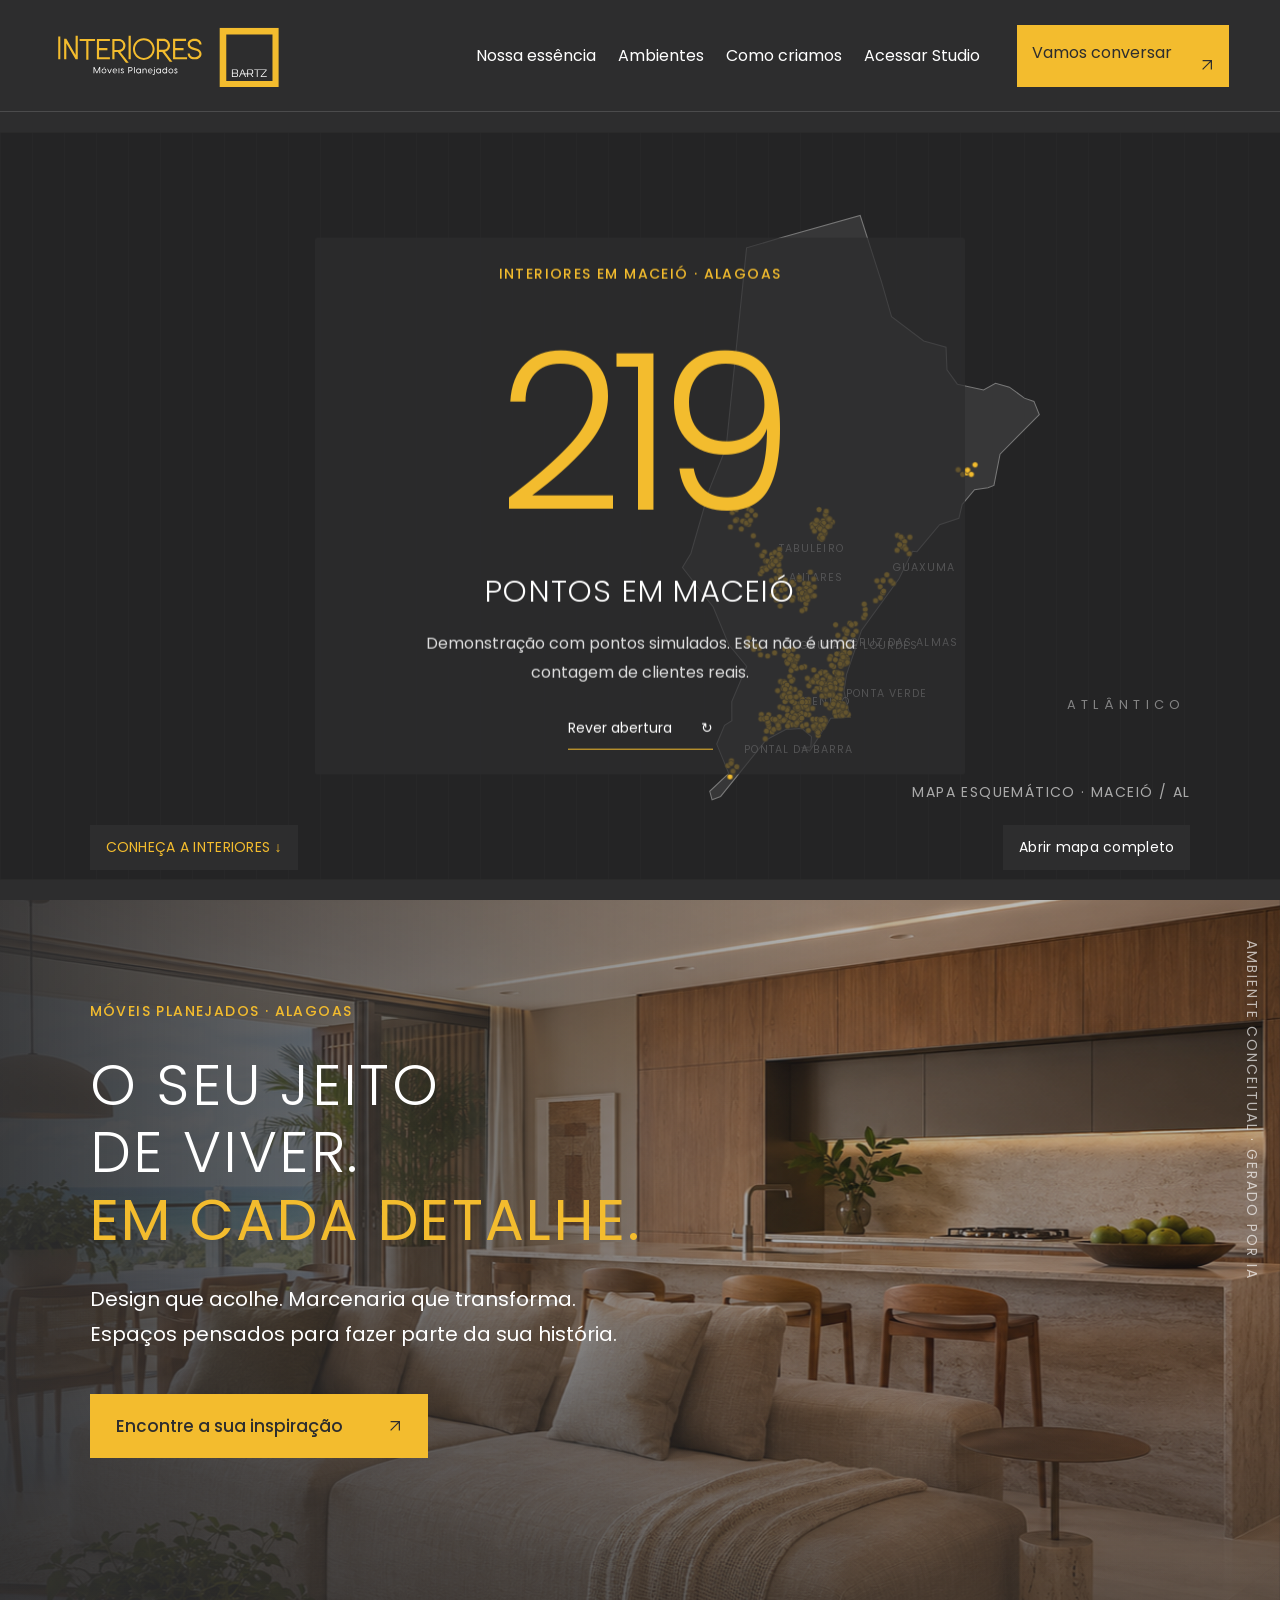
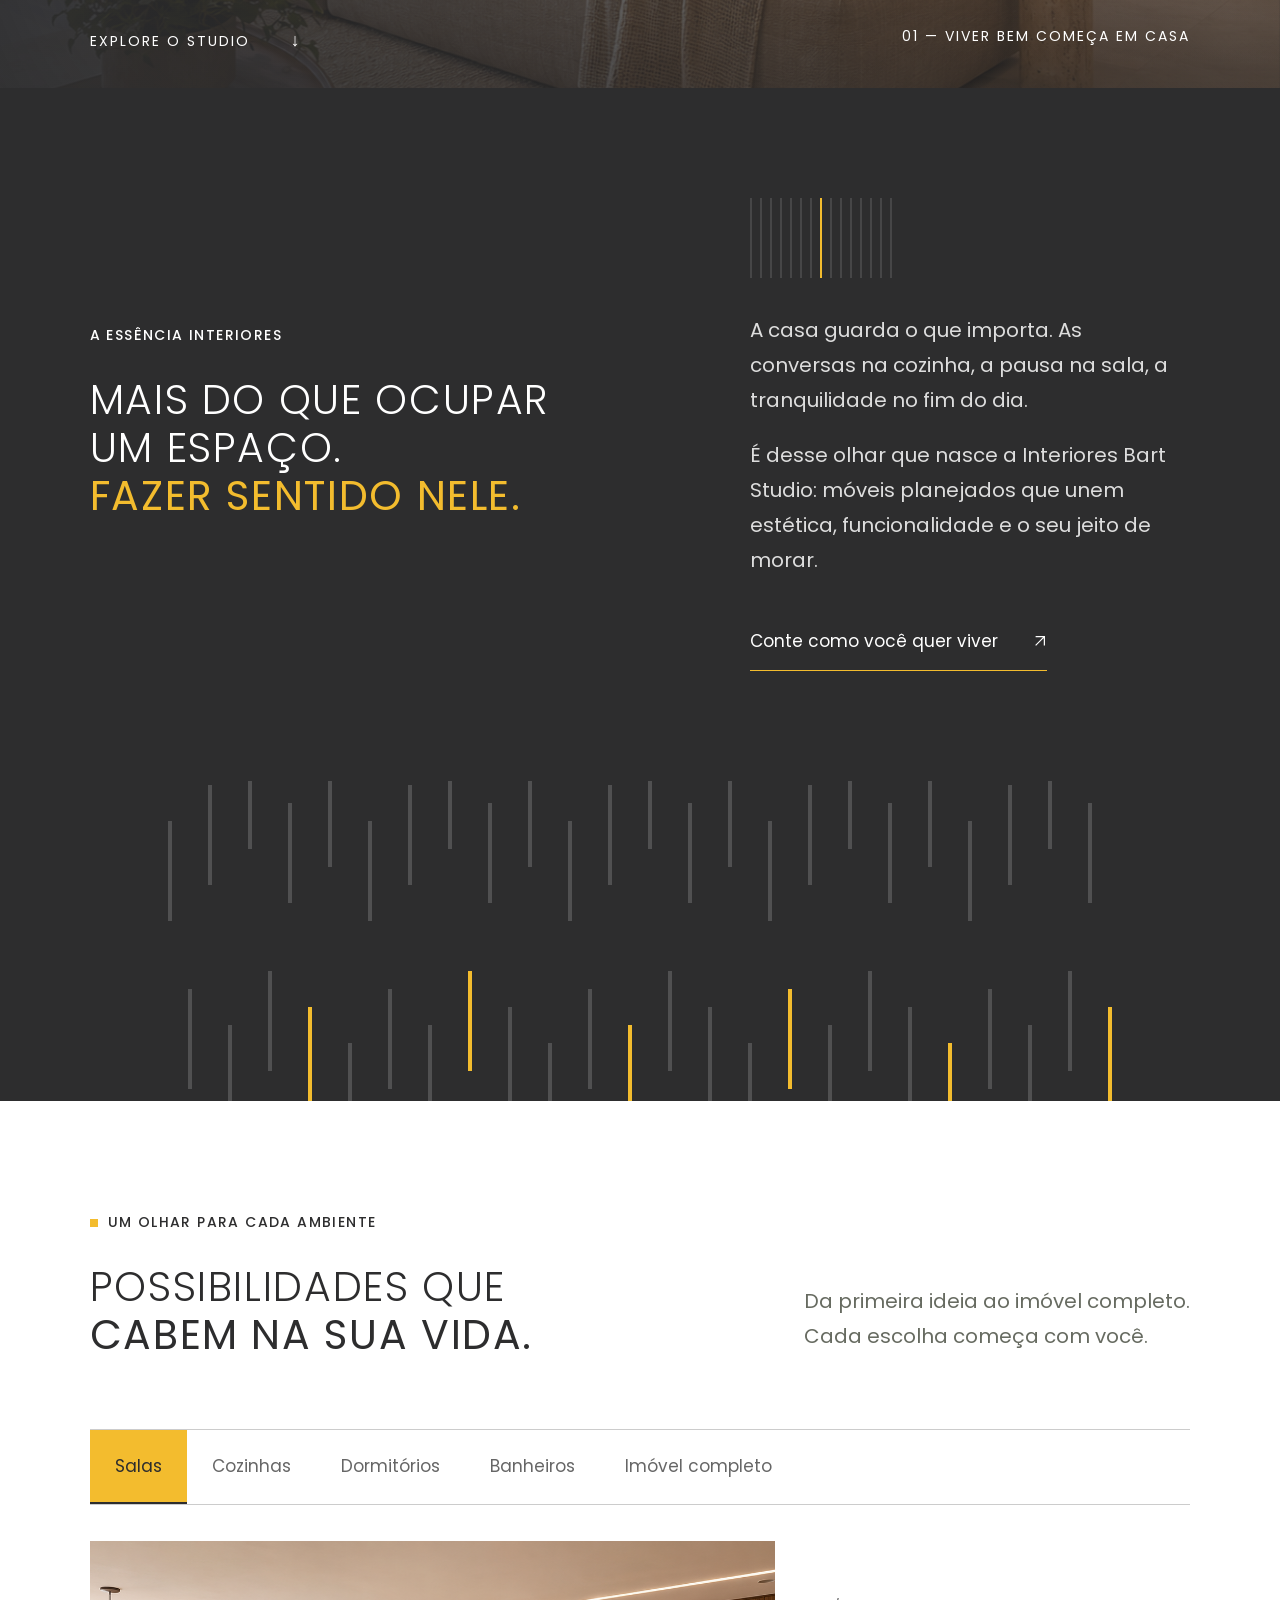
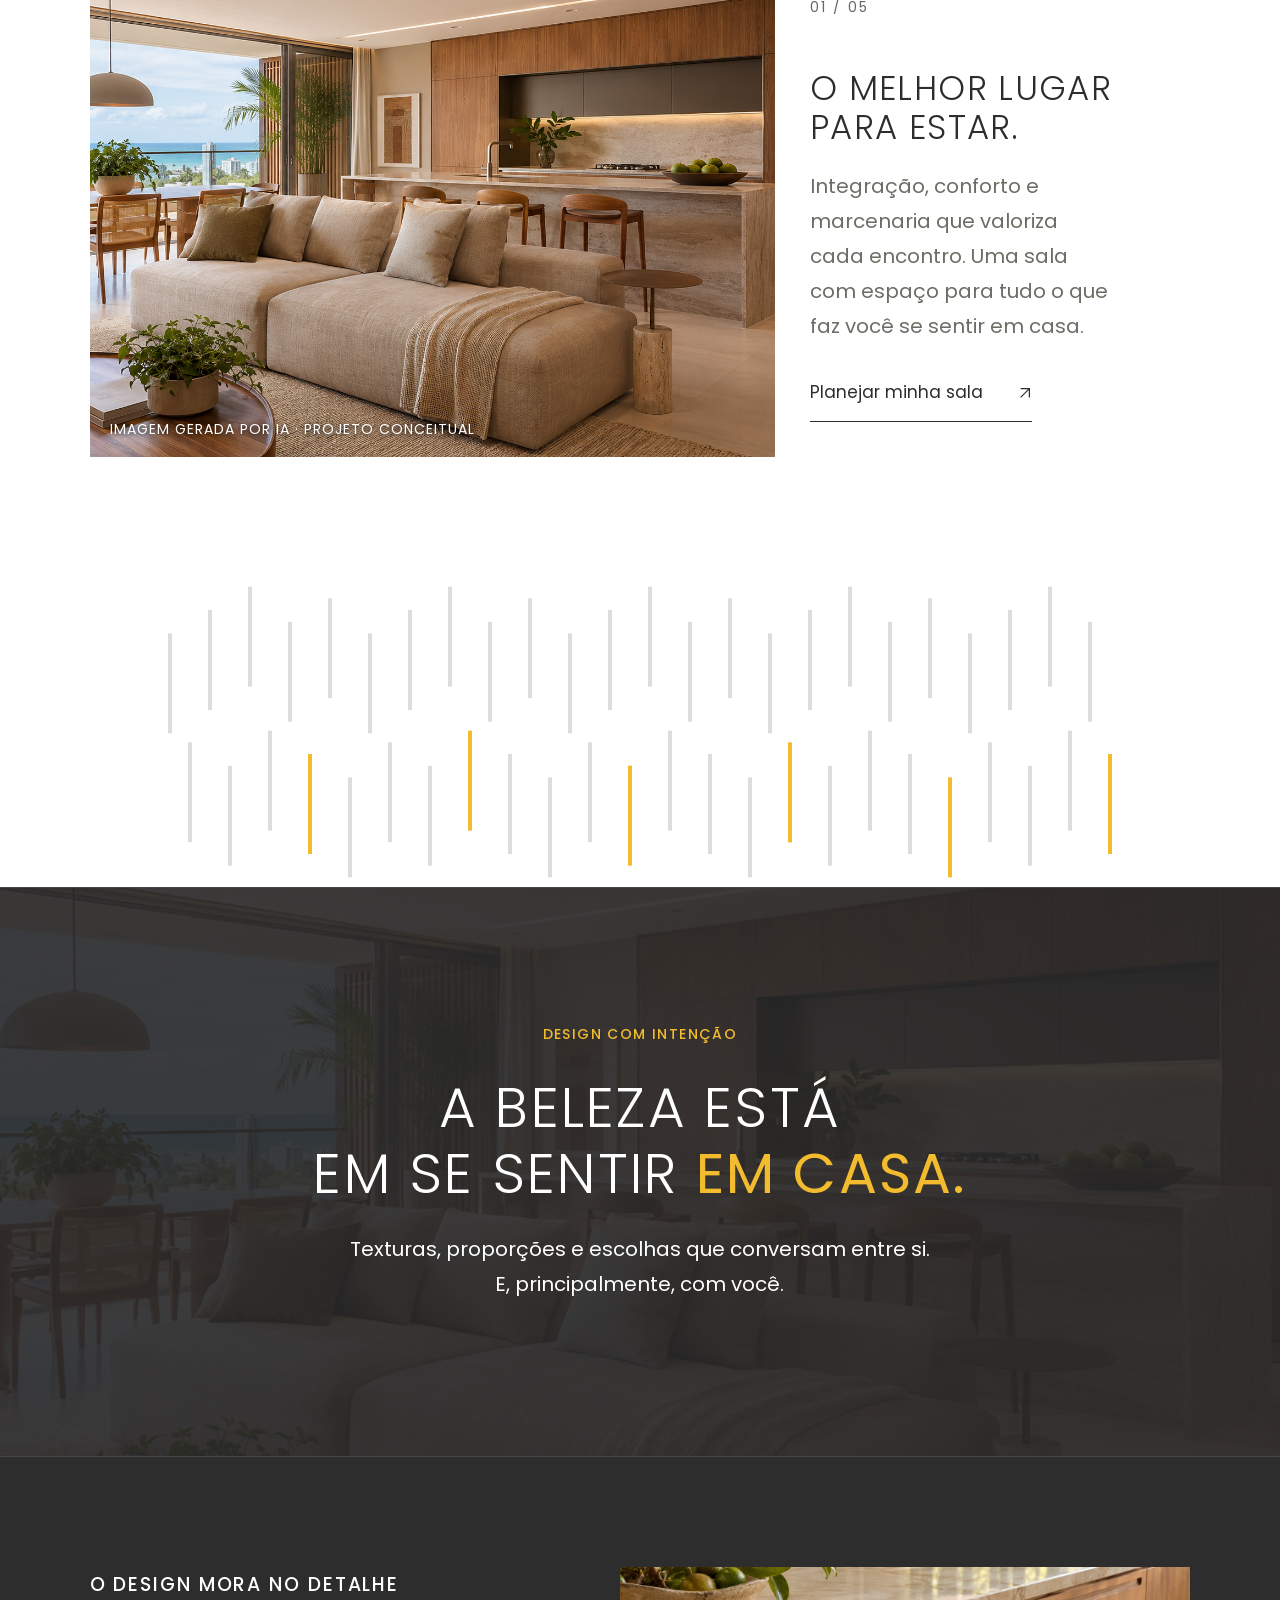
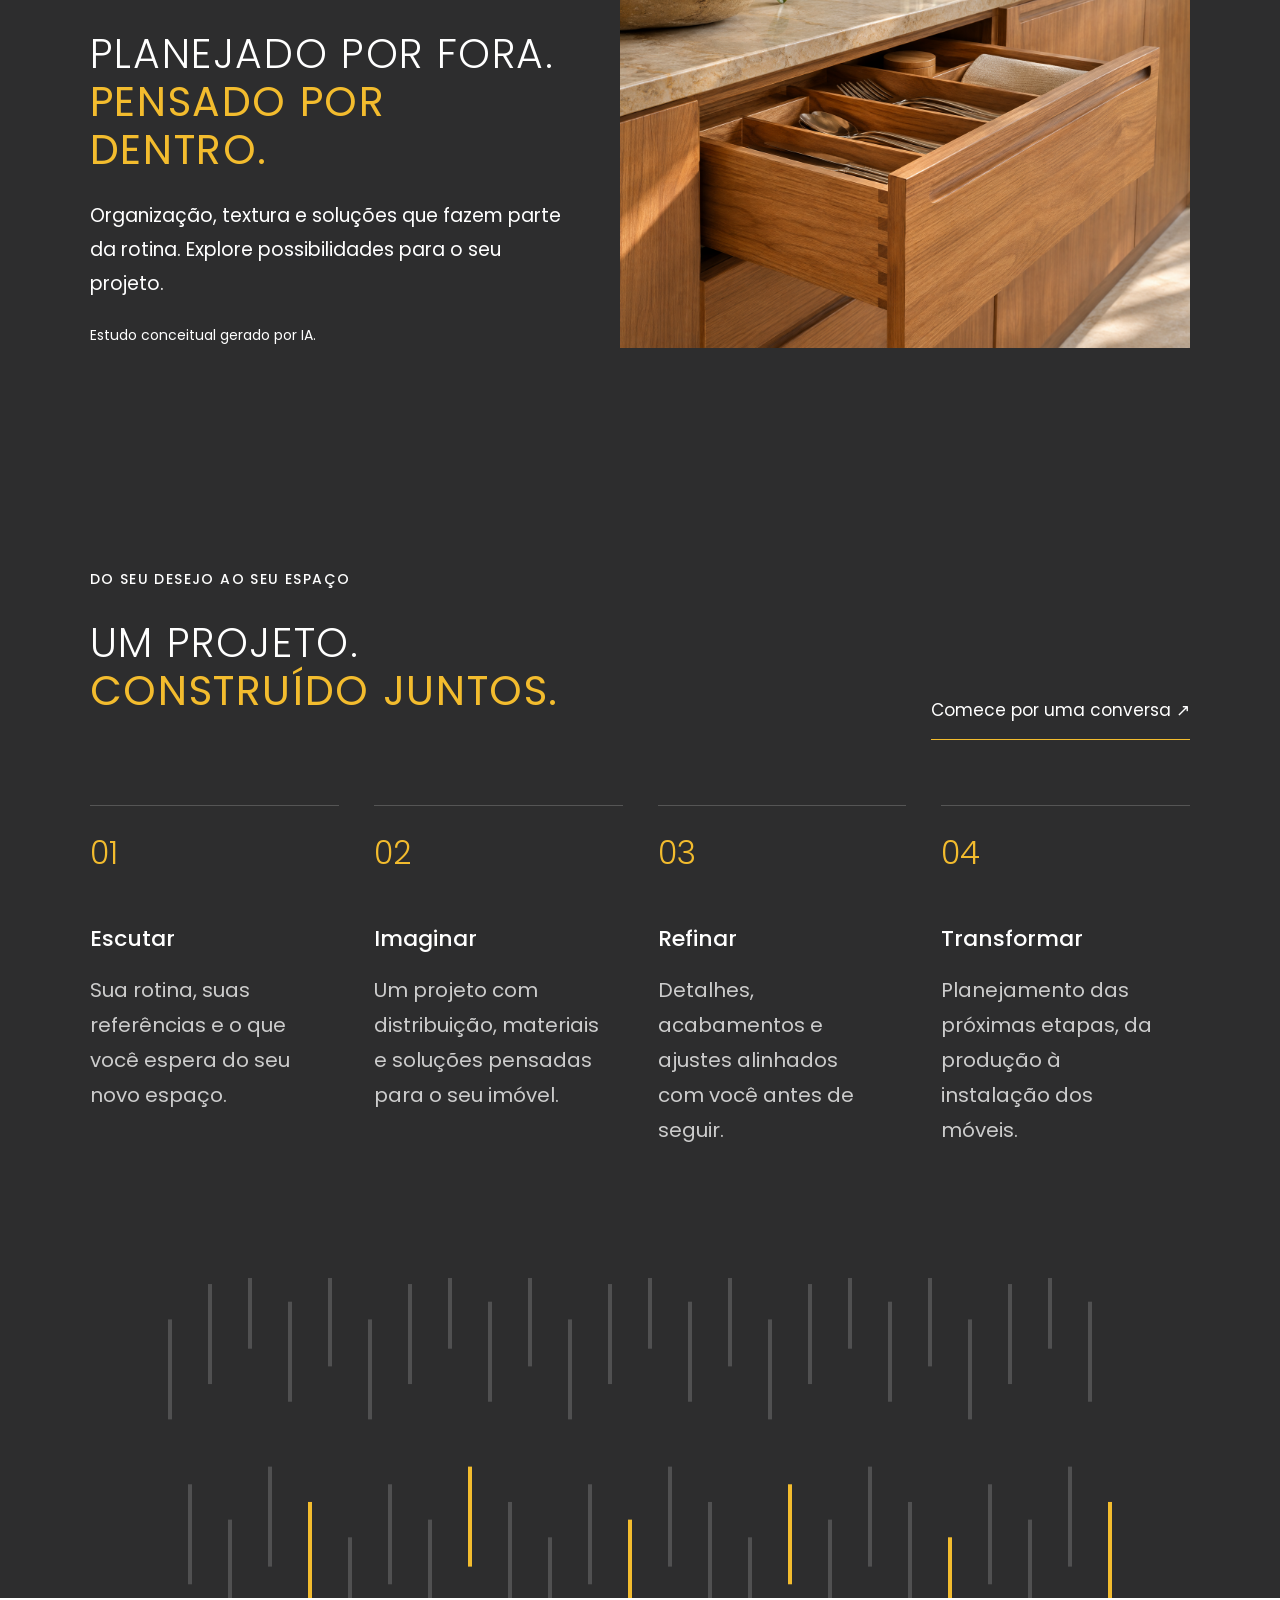
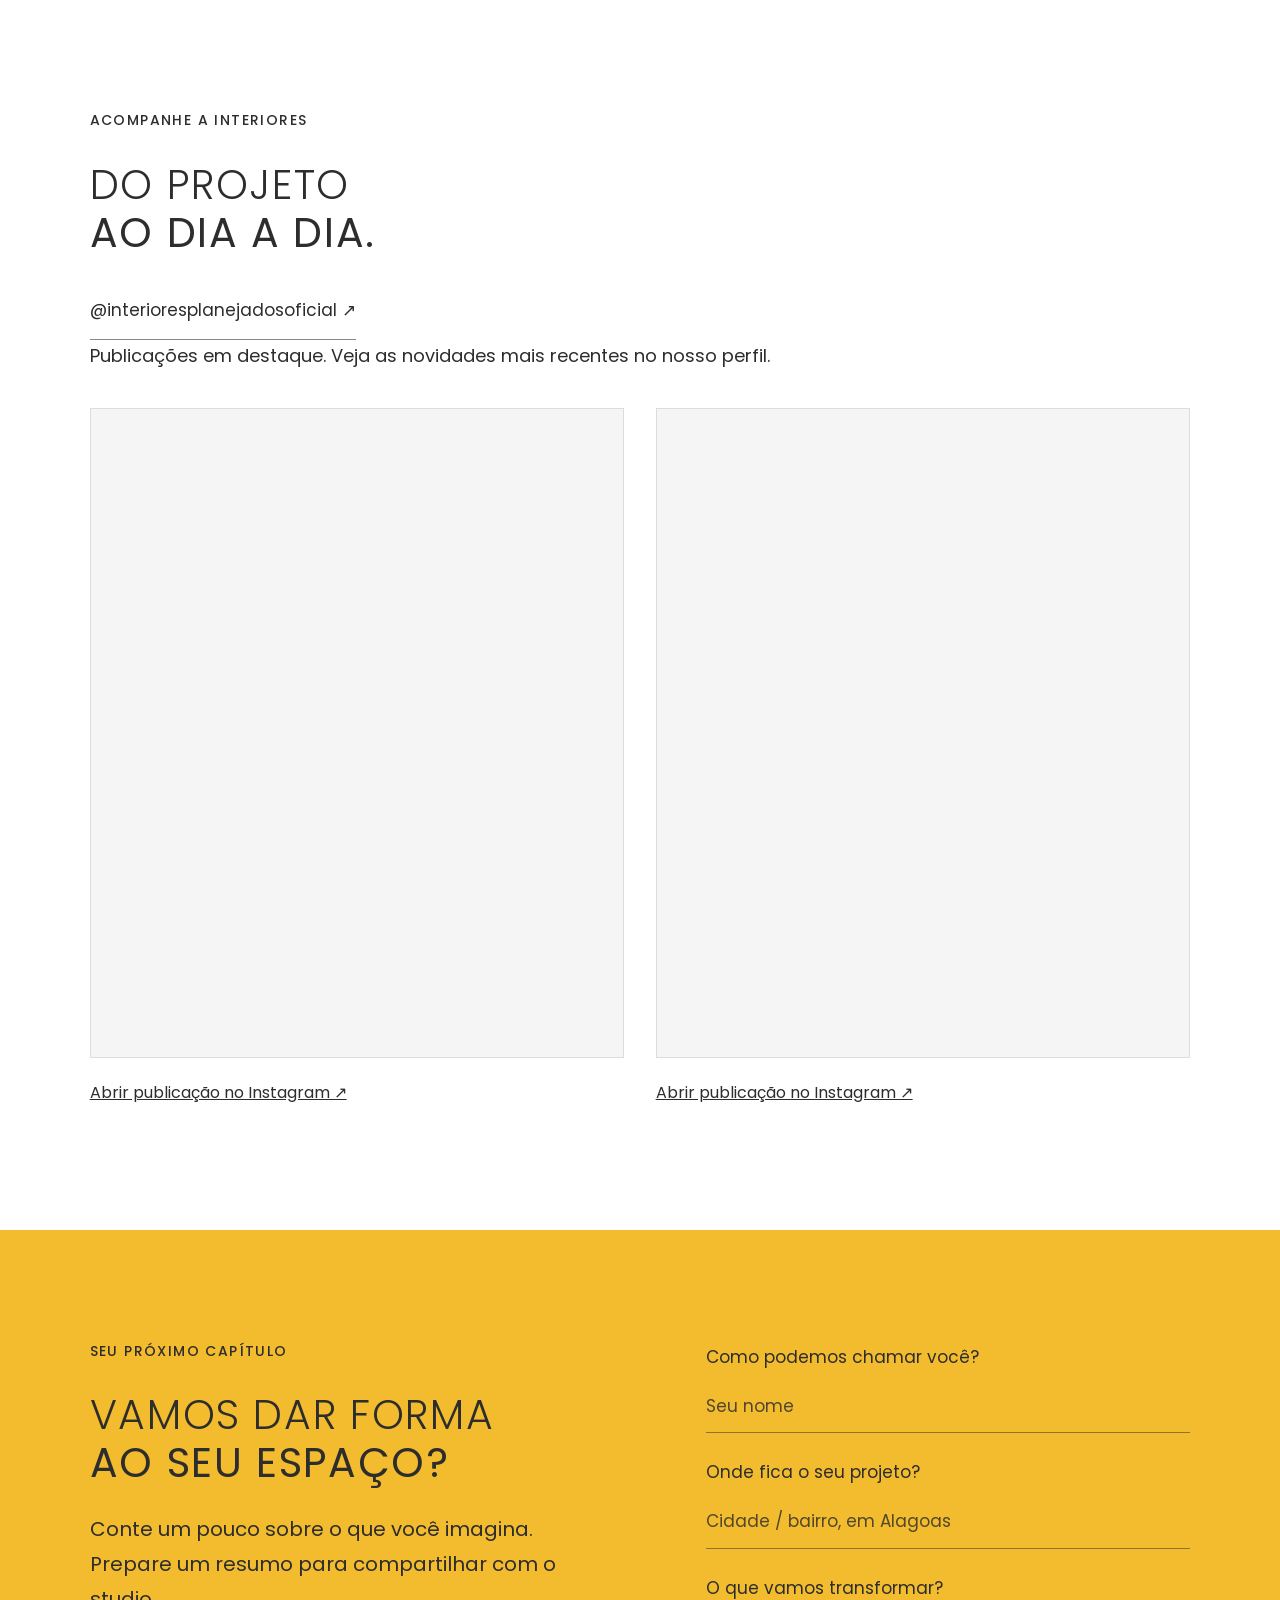
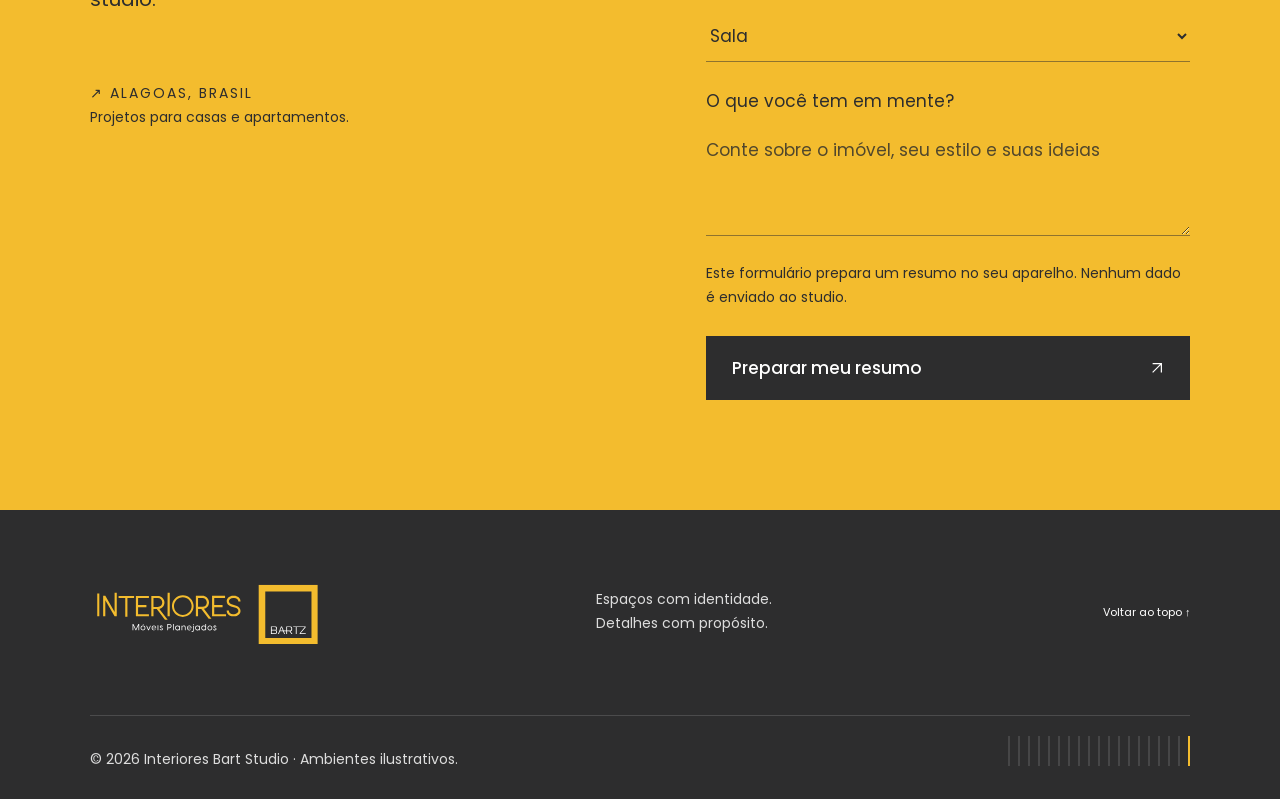
==== index.html @ 4dea6ac2 "Adiciona ambientes, Instagram e apresentações de projetos em PDF" ====
<!doctype html>
<html lang="pt-BR">
<head><meta charset="utf-8"><meta name="viewport" content="width=device-width,initial-scale=1"><meta name="theme-color" content="#2D2D2E"><meta name="description" content="Interiores Bart Studio. Móveis planejados e interiores pensados para o seu jeito de viver, em Alagoas."><title>Interiores Bart Studio — Espaços para viver</title><link rel="preload" href="assets/fonts/poppins-light.ttf" as="font" type="font/ttf" crossorigin><link rel="stylesheet" href="assets/site.css"><link rel="stylesheet" href="assets/brand.css"><script src="dados.js" defer></script><script src="assets/public-map.js" defer></script><script src="assets/site.js" defer></script></head>
<body>
<a class="skip" href="#conteudo">Ir para o conteúdo</a>
<header class="header"><a class="brand" href="#inicio" aria-label="Interiores Bart Studio início"><img src="assets/brand/logo-horizontal.svg" alt="Interiores — Móveis Planejados · Bartz" width="234" height="75"></a><button class="menu-toggle" aria-expanded="false" aria-controls="navigation">Menu <span>＋</span></button><nav id="navigation" aria-label="Navegação principal"><a href="#essencia">Nossa essência</a><a href="#ambientes">Ambientes</a><a href="#processo">Como criamos</a><a href="studio/">Acessar Studio</a><a class="nav-cta" href="#contato">Vamos conversar <span>↗</span></a></nav></header>
<main id="conteudo">
<section class="map-opening" id="inicio" aria-label="Mapa de presença da Interiores em Maceió, Alagoas">
<div id="map-fallback" class="map-fallback"><svg id="public-geography" viewBox="0 0 1200 700" aria-label="Mapa esquemático dos pontos em Maceió" role="img"><defs><pattern id="map-lines" width="30" height="30" patternUnits="userSpaceOnUse"><path d="M0 0V30" stroke="#ffffff" stroke-opacity=".025"/></pattern></defs><rect width="1200" height="700" fill="#242425"/><rect width="1200" height="700" fill="url(#map-lines)"/><g id="geography-shapes"></g><g id="public-pins"></g><text x="1000" y="540" fill="#ffffff70" font-size="12" letter-spacing="5">ATLÂNTICO</text></svg><span class="schematic-note">MAPA ESQUEMÁTICO · MACEIÓ / AL</span></div>
<iframe id="opening-map" src="mapa.html?publico=1" title="Mapa 3D de Maceió com pinos e contador animados" tabindex="-1" aria-hidden="true"></iframe>
<div class="map-overlay" id="map-overlay"><p class="eyebrow">INTERIORES EM MACEIÓ · ALAGOAS</p><h1><span id="public-count">0</span><span id="public-count-label">pontos no mapa</span></h1><p id="public-data-note">Carregando dados do mapa…</p><button id="public-replay" class="map-replay" type="button">Rever abertura <span aria-hidden="true">↻</span></button></div>
<div class="map-opening-bottom"><a href="#apresentacao">CONHEÇA A INTERIORES <span aria-hidden="true">↓</span></a><button id="map-replay-always" class="map-replay" type="button">Rever abertura</button><a href="mapa.html">Abrir mapa completo</a></div></section>
<section class="hero" id="apresentacao"><div class="hero-art" data-parallax="0.16" role="img" aria-label="Ilustração conceitual de sala com marcenaria em madeira, sofá claro e luz natural"></div><div class="hero-shade"></div><div class="hero-content"><p class="eyebrow">MÓVEIS PLANEJADOS · ALAGOAS</p><h1>O seu jeito<br>de viver.<br><em>Em cada detalhe.</em></h1><p>Design que acolhe. Marcenaria que transforma.<br>Espaços pensados para fazer parte da sua história.</p><a class="button light" href="#ambientes">Encontre a sua inspiração <span>↗</span></a></div><div class="hero-bottom"><a href="#essencia">EXPLORE O STUDIO <span>↓</span></a><span>01 — VIVER BEM COMEÇA EM CASA</span></div><span class="concept">AMBIENTE CONCEITUAL · GERADO POR IA</span></section>
<section class="intro section" id="essencia"><div class="reveal"><p class="eyebrow">A ESSÊNCIA INTERIORES</p><h2>Mais do que ocupar<br>um espaço.<br><em>Fazer sentido nele.</em></h2></div><div class="intro-copy reveal"><span class="brand-lines" aria-hidden="true"></span><p>A casa guarda o que importa. As conversas na cozinha, a pausa na sala, a tranquilidade no fim do dia.</p><p>É desse olhar que nasce a Interiores Bart Studio: móveis planejados que unem estética, funcionalidade e o seu jeito de morar.</p><a class="text-link" href="#contato">Conte como você quer viver <span>↗</span></a></div></section>
<section class="environments section" id="ambientes"><div class="section-heading reveal"><div><p class="eyebrow">UM OLHAR PARA CADA AMBIENTE</p><h2>Possibilidades que<br><em>cabem na sua vida.</em></h2></div><p>Da primeira ideia ao imóvel completo.<br>Cada escolha começa com você.</p></div><div class="tabs" role="tablist" aria-label="Ambientes"><button role="tab" id="tab-salas" aria-selected="true" aria-controls="environment-panel" data-room="salas">Salas</button><button role="tab" id="tab-cozinhas" aria-selected="false" tabindex="-1" aria-controls="environment-panel" data-room="cozinhas">Cozinhas</button><button role="tab" id="tab-dormitorios" aria-selected="false" tabindex="-1" aria-controls="environment-panel" data-room="dormitorios">Dormitórios</button><button role="tab" id="tab-banheiros" aria-selected="false" tabindex="-1" aria-controls="environment-panel" data-room="banheiros">Banheiros</button><button role="tab" id="tab-completo" aria-selected="false" tabindex="-1" aria-controls="environment-panel" data-room="completo">Imóvel completo</button></div><div class="environment-panel" id="environment-panel" role="tabpanel" aria-labelledby="tab-salas"><div class="room-visual"><img src="assets/apartamento-conceito.png" alt="Ilustração conceitual de interiores com marcenaria em madeira" loading="lazy"><span>IMAGEM GERADA POR IA · PROJETO CONCEITUAL</span></div><div class="room-copy"><span class="room-number">01 / 05</span><h3>O melhor lugar<br>para estar.</h3><p>Integração, conforto e marcenaria que valoriza cada encontro. Uma sala com espaço para tudo o que faz você se sentir em casa.</p><a class="text-link room-link" href="#contato">Planejar minha sala <span>↗</span></a></div></div></section>
<section class="manifesto"><div class="manifesto-art" data-parallax="0.10"></div><div class="manifesto-content reveal"><p class="eyebrow">DESIGN COM INTENÇÃO</p><h2>A beleza está<br>em se sentir <em>em casa.</em></h2><p>Texturas, proporções e escolhas que conversam entre si.<br>E, principalmente, com você.</p></div></section>
<section class="section craft"><div><p class="eyebrow">O DESIGN MORA NO DETALHE</p><h2>Planejado por fora.<br><em>Pensado por dentro.</em></h2><p>Organização, textura e soluções que fazem parte da rotina. Explore possibilidades para o seu projeto.</p><small>Estudo conceitual gerado por IA.</small></div><img src="assets/detalhe-conceito.png" alt="Conceito de gaveta planejada com organizador de madeira" loading="lazy"></section><section class="process section" id="processo"><div class="section-heading reveal"><div><p class="eyebrow">DO SEU DESEJO AO SEU ESPAÇO</p><h2>Um projeto.<br><em>Construído juntos.</em></h2></div><a class="text-link" href="#contato">Comece por uma conversa ↗</a></div><div class="steps"><article class="reveal"><span>01</span><h3>Escutar</h3><p>Sua rotina, suas referências e o que você espera do seu novo espaço.</p></article><article class="reveal"><span>02</span><h3>Imaginar</h3><p>Um projeto com distribuição, materiais e soluções pensadas para o seu imóvel.</p></article><article class="reveal"><span>03</span><h3>Refinar</h3><p>Detalhes, acabamentos e ajustes alinhados com você antes de seguir.</p></article><article class="reveal"><span>04</span><h3>Transformar</h3><p>Planejamento das próximas etapas, da produção à instalação dos móveis.</p></article></div></section>
<section class="section instagram-section" id="instagram"><p class="eyebrow">ACOMPANHE A INTERIORES</p><h2>Do projeto<br><em>ao dia a dia.</em></h2><a class="text-link" href="https://www.instagram.com/interioresplanejadosoficial/" target="_blank" rel="noopener">@interioresplanejadosoficial ↗</a><p>Publicações em destaque. Veja as novidades mais recentes no nosso perfil.</p><div class="instagram-posts"><article><iframe src="https://www.instagram.com/p/DfPpoZ_xttm/embed/" title="Publicação da Interiores no Instagram 1" loading="lazy"></iframe><a href="https://www.instagram.com/p/DfPpoZ_xttm/" target="_blank" rel="noopener">Abrir publicação no Instagram ↗</a></article><article><iframe src="https://www.instagram.com/p/DfICDe4JQMW/embed/" title="Publicação da Interiores no Instagram 2" loading="lazy"></iframe><a href="https://www.instagram.com/p/DfICDe4JQMW/" target="_blank" rel="noopener">Abrir publicação no Instagram ↗</a></article></div></section><section class="contact section" id="contato"><div class="reveal"><p class="eyebrow">SEU PRÓXIMO CAPÍTULO</p><h2>Vamos dar forma<br><em>ao seu espaço?</em></h2><p>Conte um pouco sobre o que você imagina.<br>Prepare um resumo para compartilhar com o studio.</p><div class="location">↗ ALAGOAS, BRASIL<br><small>Projetos para casas e apartamentos.</small></div></div><form id="briefing"><label for="name">Como podemos chamar você?</label><input id="name" name="name" autocomplete="name" placeholder="Seu nome" required maxlength="100"><label for="city">Onde fica o seu projeto?</label><input id="city" name="city" autocomplete="address-level2" placeholder="Cidade / bairro, em Alagoas" required maxlength="160"><label for="room">O que vamos transformar?</label><select id="room" name="room"><option>Sala</option><option>Cozinha</option><option>Dormitório</option><option>Banheiro</option><option>Imóvel completo</option></select><label for="details">O que você tem em mente?</label><textarea id="details" name="details" rows="3" placeholder="Conte sobre o imóvel, seu estilo e suas ideias" maxlength="2000"></textarea><p class="form-note">Este formulário prepara um resumo no seu aparelho. Nenhum dado é enviado ao studio.</p><button class="button dark" type="submit">Preparar meu resumo <span>↗</span></button><div id="form-result" role="status" hidden><p>Seu resumo está pronto. Copie e compartilhe com o contato do studio.</p><textarea id="summary" aria-label="Resumo do projeto" readonly rows="6"></textarea><button class="text-link" type="button" id="copy-summary">Copiar resumo ↗</button></div></form></section>
</main><footer><a class="brand" href="#inicio"><img src="assets/brand/logo-horizontal.svg" alt="Interiores — Móveis Planejados · Bartz" width="234" height="75"></a><p>Espaços com identidade.<br>Detalhes com propósito.</p><a href="#inicio">Voltar ao topo ↑</a><small>© <span id="year">2026</span> Interiores Bart Studio · Ambientes ilustrativos.</small></footer>
</body></html>
---- assets/site.css ----
:root{--cream:#f3f0e9;--ink:#242a23;--muted:#777a70;--line:#d3d1c7;--accent:#9f7454}*{box-sizing:border-box}html{scroll-behavior:smooth;scroll-padding-top:95px}body{margin:0;background:var(--cream);color:var(--ink);font-family:Poppins,Arial,sans-serif;-webkit-font-smoothing:antialiased}a{color:inherit;text-decoration:none}button,input,select,textarea{font:inherit}button,a,input,textarea,select{touch-action:manipulation}button{cursor:pointer}a:focus-visible,button:focus-visible,input:focus-visible,textarea:focus-visible,select:focus-visible{outline:3px solid #b18459;outline-offset:5px}.skip{position:fixed;top:-80px;background:white;padding:16px;z-index:100}.skip:focus{top:0}.header{height:100px;padding:0 5%;display:flex;align-items:center;justify-content:space-between;background:var(--cream);position:sticky;top:0;z-index:20;border-bottom:1px solid #242a2312}.brand{font-family:Poppins,Arial,sans-serif;font-size:39px;letter-spacing:-2px;line-height:.9}.brand span{display:block;font:9px Poppins,Arial,sans-serif;letter-spacing:4.5px;margin:12px 0 0 3px}.header nav{display:flex;gap:30px;align-items:center;font-size:12px}.nav-cta{border-bottom:1px solid var(--ink);padding:15px 0;margin-left:15px}.nav-cta span{margin-left:24px}.menu-toggle{display:none}.hero{height:min(850px,calc(100svh - 100px));min-height:620px;position:relative;overflow:hidden;background:#796b54;color:white}.hero-art,.hero-shade,.manifesto-art{position:absolute;inset:-12% 0;background:url('interior.svg') center 60%/cover no-repeat;will-change:transform}.hero-shade{inset:0;background:linear-gradient(90deg,#191d19c9,transparent 95%),linear-gradient(0deg,#171b1970,transparent 35%)}.hero-content{position:relative;padding:130px 7% 80px;max-width:1000px}.eyebrow{font-size:10px;letter-spacing:3px;font-weight:600;line-height:1.7;margin:0 0 28px}h1,h2,h3,p{margin-top:0}h1,h2{font-family:Poppins,Arial,sans-serif;font-weight:400;letter-spacing:-2.7px;line-height:1.08}h1{font-size:clamp(48px,5.8vw,86px);margin-bottom:28px}em{font-weight:400;color:inherit}h2{font-size:clamp(40px,4.3vw,65px);margin-bottom:25px}.hero-content>p:not(.eyebrow){font-size:14px;line-height:1.9;color:#eee8dd}.button{display:inline-flex;align-items:center;justify-content:space-between;gap:45px;min-height:56px;padding:18px 25px;font-size:12px;border:1px solid transparent;transition:background .2s,transform .2s}.button:hover{transform:translateY(-3px)}.light{background:var(--cream);color:var(--ink);margin-top:22px}.hero-bottom{position:absolute;bottom:35px;left:7%;right:7%;display:flex;justify-content:space-between;font-size:9px;letter-spacing:2px}.hero-bottom a span{margin-left:35px;font-size:18px}.concept{position:absolute;right:17px;top:40px;font-size:8px;letter-spacing:2px;writing-mode:vertical-rl;color:#ffffffa8}.section{padding:110px 7%}.intro{display:grid;grid-template-columns:1.2fr 1fr;gap:12%;align-items:center}.intro h2 em,.section-heading h2 em{color:#8b795f}.intro-copy{max-width:420px}.intro-copy p{font-size:15px;line-height:1.9;color:#676b61}.mini-mark{display:block;font:italic 75px Poppins,Arial,sans-serif;color:#92836b;margin-bottom:24px}.text-link{display:inline-flex;align-items:center;justify-content:space-between;gap:35px;border:0;border-bottom:1px solid #898a7e;padding:14px 0;background:none;font-size:12px;line-height:1.7}.intro-copy .text-link{margin-top:15px}.environments{background:#e8e5dc}.section-heading{display:flex;align-items:flex-end;justify-content:space-between;gap:40px;margin-bottom:45px}.section-heading>p{font-size:13px;line-height:1.9;color:#676b61;margin-bottom:30px}.tabs{display:flex;border-top:1px solid #bcbeb2;border-bottom:1px solid #bcbeb2;margin-bottom:36px;overflow-x:auto}.tabs button{border:0;border-bottom:2px solid transparent;white-space:nowrap;padding:23px 25px;background:none;color:#777a70;font-size:12px}.tabs button:first-child{padding-left:0}.tabs button[aria-selected=true]{border-bottom-color:var(--ink);color:var(--ink)}.environment-panel{display:grid;grid-template-columns:1.65fr 1fr;min-height:460px}.room-visual{position:relative;overflow:hidden;background:#b3a38d}.room-visual img{width:100%;height:100%;object-fit:cover;display:block;min-height:400px;transition:filter .5s}.room-visual>span{position:absolute;bottom:16px;left:20px;color:white;font-size:8px;letter-spacing:1px;text-shadow:0 1px 5px #000}.room-copy{padding:55px 0 35px 55px;display:flex;flex-direction:column;align-items:flex-start}.room-number{font-size:10px;letter-spacing:2px;color:#777a70;margin-bottom:50px}.room-copy h3{font:400 40px/1.15 Poppins,Arial,sans-serif;letter-spacing:-1px;margin-bottom:22px}.room-copy p{font-size:13px;line-height:1.9;color:#6b6e64;max-width:300px}.room-copy .text-link{margin-top:auto}.manifesto{height:570px;position:relative;overflow:hidden;background:#353d31;color:white;display:flex;align-items:center;justify-content:center;text-align:center}.manifesto-art{opacity:.24;filter:brightness(.6);background-position:center 80%;inset:-30% 0}.manifesto-content{position:relative;padding:30px}.manifesto h2{font-size:clamp(42px,5.5vw,80px)}.manifesto p:not(.eyebrow){font-size:13px;line-height:1.9;color:#e2dfd4}.steps{display:grid;grid-template-columns:repeat(4,1fr);gap:35px;margin-top:65px}.steps article{border-top:1px solid var(--line);padding-top:23px}.steps span{color:#96846b;font:italic 24px Poppins,Arial,sans-serif}.steps h3{font:30px Poppins,Arial,sans-serif;margin:45px 0 18px}.steps p{font-size:13px;line-height:1.9;color:#6b6e64;max-width:230px}.contact{background:#e3dfd3;display:grid;grid-template-columns:1fr 1fr;gap:12%}.contact>div>p:not(.eyebrow){font-size:14px;line-height:1.9;color:#696e63}.location{margin-top:65px;font-size:11px;letter-spacing:2px;line-height:2.5}.location small{letter-spacing:0;color:#696e63}.contact form{padding-top:4px}.contact label{display:block;font-size:11px;margin-bottom:10px}.contact input,.contact select,.contact textarea{display:block;width:100%;border:0;border-bottom:1px solid #aaa99c;border-radius:0;padding:12px 0;background:transparent;color:var(--ink);margin-bottom:26px;font-size:14px}.contact textarea{resize:vertical}.form-note{font-size:11px;line-height:1.7;color:#666c61}.dark{background:var(--ink);color:var(--cream);width:100%;margin-top:12px}.contact #form-result{margin-top:25px;font-size:13px;line-height:1.7}footer{padding:65px 7% 28px;background:var(--ink);color:#eee9dd;display:grid;grid-template-columns:1fr 1fr auto;gap:40px;align-items:center}footer>p{font-size:12px;line-height:1.8;margin:0;color:#babfb2}footer>a:not(.brand){font-size:11px}footer small{grid-column:1/-1;border-top:1px solid #ffffff24;padding-top:25px;margin-top:25px;font-size:10px;color:#babfb2}.motion .reveal{opacity:0;transform:translateY(25px);transition:opacity .8s,transform .8s}.motion .reveal.visible{opacity:1;transform:none}@media(min-width:1600px){.section{padding-left:max(7%,calc((100vw - 1380px)/2));padding-right:max(7%,calc((100vw - 1380px)/2))}}@media(max-width:950px){.header{height:85px}.brand{font-size:32px}.header nav{gap:15px;font-size:10px}.nav-cta{margin-left:0}.hero{min-height:600px}.hero-content{padding-top:125px}.section{padding:80px 6%}.intro{gap:7%}.room-copy{padding:30px}.steps{gap:22px}.contact{gap:7%}}@media(max-width:700px){html{scroll-padding-top:80px}.header{height:80px;padding:0 6%}.brand{font-size:32px}.brand span{font-size:8px;letter-spacing:3.5px}.menu-toggle{display:flex;align-items:center;gap:20px;border:0;background:none;padding:12px 0;font-size:12px}.header nav{display:none;position:absolute;top:80px;left:0;right:0;background:var(--cream);padding:20px 6% 30px;flex-direction:column;align-items:stretch;gap:0;box-shadow:0 12px 20px #0001}.header nav.open{display:flex}.header nav a{padding:17px 0;font-size:14px;border-bottom:1px solid var(--line)}.hero{height:calc(100svh - 80px);min-height:610px;max-height:850px}.hero-art{background-position:58% center}.hero-shade{background:linear-gradient(90deg,#171d19ce,#171d1940)}.hero-content{padding:125px 7% 80px}h1{font-size:49px;letter-spacing:-2px}.hero-content>p:not(.eyebrow){font-size:12px}.eyebrow{font-size:9px;letter-spacing:2px}.hero-bottom{bottom:28px}.hero-bottom>span{display:none}.concept{right:10px;font-size:7px}.section{padding:70px 7%}.intro{grid-template-columns:1fr;gap:25px}.intro-copy{max-width:none}.mini-mark{display:none}h2{font-size:43px;letter-spacing:-1.8px}.section-heading{display:block;margin-bottom:30px}.section-heading>p{margin:20px 0 0}.tabs{margin-bottom:25px}.tabs button{padding:19px}.environment-panel{grid-template-columns:1fr}.room-visual img{min-height:280px;max-height:340px}.room-visual>span{font-size:6px;left:12px}.room-copy{padding:30px 0 0}.room-number{margin-bottom:20px}.room-copy h3{font-size:35px}.room-copy p{max-width:none}.manifesto{height:450px}.manifesto h2{font-size:46px}.steps{grid-template-columns:1fr 1fr;gap:30px}.steps h3{margin-top:28px;font-size:26px}.steps p{font-size:12px}.contact{grid-template-columns:1fr;gap:40px}.location{margin-top:25px}footer{grid-template-columns:1fr auto;padding:45px 7% 25px;gap:28px}footer>p{grid-column:1/-1;grid-row:2}footer small{margin-top:0;line-height:1.7}}@media(prefers-reduced-motion:reduce){html{scroll-behavior:auto}*,*::before,*::after{transition:none!important;animation:none!important}.motion .reveal{opacity:1;transform:none}.hero-art,.manifesto-art{transform:none!important;will-change:auto}}
---- assets/brand.css ----
@font-face{font-family:Poppins;src:url('fonts/poppins-light.ttf') format('truetype');font-weight:300;font-display:swap}
@font-face{font-family:Poppins;src:url('fonts/poppins-regular.ttf') format('truetype');font-weight:400;font-display:swap}
@font-face{font-family:Poppins;src:url('fonts/poppins-medium.ttf') format('truetype');font-weight:500 700;font-display:swap}
:root{--cream:#fff;--ink:#2d2d2e;--muted:#666;--line:#d4d4d4;--accent:#f3bc2e;--yellow:#f3bc2e}
body{font-family:Poppins,Arial,sans-serif;background:var(--ink);color:white}a:focus-visible,button:focus-visible,input:focus-visible,textarea:focus-visible,select:focus-visible{outline-color:var(--yellow)}
.header{background:var(--ink);color:white;height:112px;border-bottom:1px solid #ffffff24}.header .brand{width:234px;flex-shrink:0}.brand{display:block;letter-spacing:normal;line-height:1}.brand img{display:block;width:234px;max-width:100%;height:auto}.brand .studio-signature{font:500 8px Poppins,Arial,sans-serif;letter-spacing:2.5px;text-align:center;margin:2px 0 0}.header nav{font-size:11px}.nav-cta{background:var(--yellow);color:var(--ink);padding:14px 18px;border:0}.nav-cta:hover{background:white}.hero{height:min(880px,calc(100svh - 112px));background:var(--ink)}.hero-shade{background:linear-gradient(90deg,#2d2d2eeb,#2d2d2e50 70%),linear-gradient(0deg,#2d2d2e99,transparent 45%)}.hero-content{padding-top:100px;max-width:1120px}.eyebrow{font-weight:500;letter-spacing:.1em}.hero .eyebrow,.manifesto .eyebrow{color:var(--yellow)}h1,h2,h3{font-family:Poppins,Arial,sans-serif}h1,h2{font-weight:300;text-transform:uppercase;letter-spacing:.04em;line-height:1.17}h1{font-size:clamp(42px,4.5vw,68px)}h1 em,h2 em{font-style:normal;color:var(--yellow)}h2{font-size:clamp(33px,3.2vw,49px)}.hero-content>p:not(.eyebrow){color:white;font-size:13px}.button{font-weight:500}.light{background:var(--yellow);color:var(--ink)}.light:hover{background:white}.hero-bottom{font-size:8px}.intro{background:var(--ink)}.intro h2 em,.section-heading h2 em{color:var(--yellow)}.intro-copy p{color:#ddd;font-size:14px}.intro-copy .text-link{color:white;border-color:var(--yellow)}.brand-lines{display:block;width:150px;height:80px;margin-bottom:35px;background:repeating-linear-gradient(90deg,#464647 0 2px,transparent 2px 10px);position:relative}.brand-lines:after{content:"";position:absolute;left:70px;top:0;bottom:0;width:2px;background:var(--yellow)}
.environments{background:white;color:var(--ink)}.environments .section-heading h2 em{color:var(--ink)}.environments .eyebrow{display:flex;align-items:center;gap:10px}.environments .eyebrow:before{content:"";width:8px;height:8px;background:var(--yellow)}.tabs{border-color:#ccc}.tabs button{font-family:Poppins,Arial,sans-serif;color:#666}.tabs button[aria-selected=true]{border-color:var(--ink);background:var(--yellow);padding-left:25px;color:var(--ink)}.room-copy h3{font-weight:300;text-transform:uppercase;letter-spacing:.04em;font-size:34px}.room-number{color:#666}.room-copy .text-link{border-color:var(--ink)}.manifesto{background:var(--ink);border-top:1px solid #ffffff20;border-bottom:1px solid #ffffff20}.manifesto-art{opacity:.16}.manifesto h2{font-size:clamp(38px,4.4vw,66px)}.manifesto-content p:not(.eyebrow){color:white}.process{background:var(--ink)}.steps article{border-color:#ffffff30}.steps span{font:300 32px Poppins,Arial,sans-serif;color:var(--yellow)}.steps h3{font:500 22px Poppins,Arial,sans-serif}.steps p{color:#ccc}.process .text-link{border-color:var(--yellow)}.contact{background:var(--yellow);color:var(--ink)}.contact h2 em{color:var(--ink)}.contact>div>p:not(.eyebrow),.location small{color:var(--ink)}.contact input,.contact select,.contact textarea{font-family:Poppins,Arial,sans-serif;color:var(--ink);border-color:#2d2d2e80}.contact input::placeholder,.contact textarea::placeholder{color:#51472c;opacity:1}.form-note{color:var(--ink)}.dark{background:var(--ink);color:white}.dark:hover{background:white;color:var(--ink)}.contact .text-link{border-color:var(--ink)}footer{background:var(--ink);color:white;position:relative}footer .brand{width:234px}footer>p,footer small{color:#ddd}footer small{position:relative;padding-top:32px}footer small:before{content:"";position:absolute;right:0;top:20px;width:180px;height:30px;background:repeating-linear-gradient(90deg,#464647 0 2px,transparent 2px 10px);border-right:2px solid var(--yellow)}footer .brand img{width:234px}.skip{background:var(--yellow);color:var(--ink)}
@media(max-width:1100px){.header nav{gap:16px}.header .brand{width:200px}.header .brand img{width:200px}.nav-cta span{margin-left:8px}}@media(max-width:950px){.header{height:100px}.hero{min-height:660px}.header nav{font-size:10px;gap:12px}.hero-content{padding-top:105px}}
@media(max-width:700px){html{scroll-padding-top:94px}.header{height:94px}.header .brand,.header .brand img{width:190px}.brand .studio-signature{font-size:7px;margin-top:0}.menu-toggle{color:white;font-family:Poppins,Arial,sans-serif}.header nav{top:94px;background:var(--ink);color:white}.header nav a{border-color:#ffffff30}.header nav .nav-cta{padding:16px}.hero{height:calc(100svh - 94px);min-height:670px}.hero-content{padding-top:105px}h1{font-size:39px;letter-spacing:.025em;line-height:1.2}h2{font-size:32px;letter-spacing:.025em;line-height:1.25}.hero-content>p:not(.eyebrow){font-size:11px}.hero-bottom{font-size:7px}.brand-lines{height:50px;margin-bottom:25px}.room-copy h3{font-size:29px}.manifesto h2{font-size:36px}.steps h3{font-size:20px}footer .brand,footer .brand img{width:190px}footer small:before{display:none}.contact .location{font-size:10px}}
/* Vector arrows remain crisp without relying on system symbol fonts. */
.button>span,.nav-cta>span,.text-link>span{display:inline-block;flex-shrink:0;width:14px;height:14px;font-size:0;background:currentColor;mask:url("data:image/svg+xml,%3Csvg xmlns='http://www.w3.org/2000/svg' viewBox='0 0 16 16'%3E%3Cpath d='M3 13 13 3M3 3h10v10' fill='none' stroke='black' stroke-width='1.4'/%3E%3C/svg%3E") center/contain no-repeat}
/* One type family across content, controls and map overlays. */
body,button,input,select,textarea,.brand,.brand span,.room-copy h3,.steps h3,.steps span{font-family:Poppins,Arial,sans-serif}
.map-opening{position:relative;height:calc(100svh - 112px);min-height:560px;max-height:900px;background:#2d2d2e;overflow:hidden}
.map-fallback,.map-opening iframe{position:absolute;inset:0;width:100%;height:100%;border:0}.map-fallback svg{width:100%;height:100%;object-fit:cover;font-family:Poppins,Arial,sans-serif}.map-opening iframe{opacity:0;pointer-events:none;transition:opacity .5s}.map-opening.map-ready iframe{opacity:1;pointer-events:auto}.map-opening.map-ready .map-overlay,.map-opening.map-ready .map-fallback{visibility:hidden}.map-overlay{position:absolute;top:22%;left:7%;max-width:440px;pointer-events:none}.map-overlay .eyebrow{color:#f3bc2e}.map-overlay h1{margin:0}.map-overlay h1>span:first-child{display:block;font-size:clamp(85px,12vw,170px);font-weight:300;color:#f3bc2e;line-height:1.1;font-variant-numeric:tabular-nums}.map-overlay h1>span:last-child{display:block;font-size:clamp(19px,2.4vw,32px);margin-top:20px;letter-spacing:.04em}.map-overlay>p:not(.eyebrow){font-size:11px;line-height:1.8;max-width:290px;color:#ddd;margin-top:20px}.map-replay{border:0;border-bottom:1px solid #f3bc2e;padding:10px 0;background:none;color:white;font-family:Poppins,Arial,sans-serif;font-size:11px;pointer-events:auto}.map-replay span{margin-left:25px}.map-opening-bottom{position:absolute;bottom:30px;left:7%;right:7%;display:flex;justify-content:space-between;align-items:center;gap:20px;z-index:2;pointer-events:none}.map-opening-bottom a{font-size:10px;letter-spacing:.1em;background:#2d2d2e;padding:12px 16px;pointer-events:auto}.map-opening-bottom a:first-child{color:#f3bc2e}.schematic-note{position:absolute;right:7%;bottom:95px;font-size:8px;letter-spacing:.1em;color:#aaa}.geo-pin{transform-box:fill-box;transform-origin:center;animation:map-pin-in .6s both;animation-delay:var(--delay);fill:#f3bc2e;stroke:#2d2d2e;stroke-width:.5}.geo-pin.real-pin{fill:#fff}.map-outline{fill:#373738;stroke:#777;stroke-width:1}.neighborhood{fill:#b5b5b5;font-size:10px;letter-spacing:1px}.map-ready .map-opening-bottom{bottom:35px}@keyframes map-pin-in{0%{opacity:0;transform:scale(0)}65%{opacity:1;transform:scale(1.8)}100%{opacity:1;transform:scale(1)}}
@media(max-width:700px){.map-opening{height:calc(100svh - 94px);min-height:620px}.map-fallback svg{width:150%;max-width:none;position:absolute;left:-22%;top:14%;height:80%}.map-overlay{top:6%;left:7%;max-width:86%}.map-overlay h1>span:first-child{font-size:85px}.map-overlay h1>span:last-child{font-size:19px;margin-top:10px}.map-overlay .eyebrow{margin-bottom:12px}.map-overlay>p:not(.eyebrow){font-size:10px;max-width:220px;margin-top:12px}.map-opening-bottom{bottom:20px;left:5%;right:5%;gap:8px}.map-opening-bottom a{font-size:8px;padding:10px}.schematic-note{font-size:7px;bottom:80px;right:5%}}
@media(prefers-reduced-motion:reduce){.geo-pin{animation:none}.map-opening iframe{transition:none}}
#map-replay-always{display:none;background:#2d2d2e;padding:10px 16px}.map-ready #map-replay-always{display:block}.map-ready .map-opening-bottom a:last-child{margin-left:auto}@media(max-width:700px){.map-opening-bottom #map-replay-always{font-size:8px;padding:10px 6px}.map-ready .map-opening-bottom{gap:6px}}
/* Opening choreography: the number takes center stage before revealing the geography. */
.map-overlay{left:50%;top:50%;transform:translate(-50%,-50%);text-align:center;max-width:650px;width:86%;z-index:1;background:#2d2d2eb8;padding:25px;border-radius:2px}.map-overlay>p:not(.eyebrow){margin:20px auto;max-width:450px;font-size:14px}.map-overlay h1>span:first-child{font-size:clamp(120px,17vw,240px);letter-spacing:-.06em}.map-overlay .eyebrow{font-size:13px}.kinetic-enter .map-overlay{animation:opening-stage 1s both}.kinetic-enter #public-count{animation:number-arrive 1.2s cubic-bezier(.16,1,.3,1) both}.kinetic-enter #public-count-label{animation:words-arrive 1s .2s both}.kinetic-enter .map-fallback svg{animation:geography-arrive 2s .35s both}
@keyframes number-arrive{from{opacity:0;transform:translateY(70px) scale(.7);filter:blur(12px);letter-spacing:.2em}to{opacity:1;transform:none;filter:blur(0);letter-spacing:-.06em}}@keyframes words-arrive{from{opacity:0;transform:translateY(24px);letter-spacing:.15em}to{opacity:1;transform:none}}@keyframes opening-stage{from{opacity:0}to{opacity:1}}@keyframes geography-arrive{from{opacity:0;transform:scale(1.12)}to{opacity:1;transform:scale(1)}}
.hero-art,.manifesto-art{background-image:url('apartamento-conceito.png')}.hero-content>p:not(.eyebrow),.intro-copy p,.room-copy p,.steps p,.contact>div>p:not(.eyebrow),.section-heading>p,.manifesto p:not(.eyebrow){font-size:17px;line-height:1.85}.header nav,.button,.text-link,.tabs button,.contact label,.contact input,.contact select,.contact textarea{font-size:14px}.eyebrow{font-size:12px}.form-note,footer>p,footer small,.location small{font-size:13px}.map-replay,.map-opening-bottom a{font-size:12px}.room-visual img{object-position:center}.concept,.room-visual>span{font-size:10px}
@media(max-width:700px){.map-overlay{top:43%;left:50%;max-width:90%;padding:20px 12px}.map-overlay h1>span:first-child{font-size:130px}.map-overlay>p:not(.eyebrow){font-size:12px}.map-overlay .eyebrow{font-size:11px}.hero-content>p:not(.eyebrow),.intro-copy p,.room-copy p,.steps p,.contact>div>p:not(.eyebrow),.section-heading>p{font-size:16px}.hero{min-height:740px}.header nav{font-size:14px}.map-opening-bottom a{font-size:10px}.concept,.room-visual>span{font-size:8px}}
@media(prefers-reduced-motion:reduce){.kinetic-enter .map-overlay,.kinetic-enter #public-count,.kinetic-enter #public-count-label,.kinetic-enter .map-fallback svg{animation:none}}
/* Readable type scale requested after review. */
body{font-size:18px}.header nav{font-size:16px}.header nav{gap:22px}.header{padding-left:4%;padding-right:4%}.nav-cta{padding:15px}.hero-content>p:not(.eyebrow),.intro-copy p,.room-copy p,.steps p,.contact>div>p:not(.eyebrow),.section-heading>p,.manifesto p:not(.eyebrow){font-size:20px;line-height:1.75}.button,.text-link,.tabs button,.contact label,.contact input,.contact select,.contact textarea,.menu-toggle{font-size:17px}.eyebrow,.hero .eyebrow,.map-overlay .eyebrow{font-size:14px}.form-note,footer>p,footer small,.location,.location small,.room-number,.concept,.room-visual>span,.schematic-note{font-size:14px;line-height:1.7}.map-overlay>p:not(.eyebrow){font-size:16px}.map-replay,.map-opening-bottom a,.hero-bottom,.hero-bottom a{font-size:14px}.map-opening-bottom a{letter-spacing:.02em}.hero-content{max-width:1200px}.room-copy{padding-left:35px}.contact input,.contact textarea{line-height:1.7}
@media(min-width:701px) and (max-width:1150px){.header .brand,.header .brand img{width:165px}.header nav{gap:12px;font-size:14px}.nav-cta{padding:12px}.nav-cta span{margin-left:0}}
@media(max-width:700px){body{font-size:18px}.header nav,.header nav a,.menu-toggle{font-size:17px}.hero-content>p:not(.eyebrow),.intro-copy p,.room-copy p,.steps p,.contact>div>p:not(.eyebrow),.section-heading>p,.manifesto p:not(.eyebrow){font-size:18px}.button,.text-link,.tabs button,.contact label,.contact input,.contact select,.contact textarea{font-size:16px}.hero{min-height:850px}.eyebrow,.hero .eyebrow,.map-overlay .eyebrow{font-size:13px}.map-overlay>p:not(.eyebrow){font-size:15px}.map-opening-bottom a,.map-opening-bottom #map-replay-always,.map-replay{font-size:12px}.map-opening-bottom{flex-wrap:wrap;justify-content:center}.room-visual>span,.concept,.schematic-note{font-size:11px}.concept{top:18px}.steps{grid-template-columns:1fr}.steps p{max-width:none}.hero-bottom>span{display:none}.hero-bottom{font-size:12px}.map-overlay h1>span:last-child{font-size:22px}.map-overlay{width:92%;max-width:92%}.schematic-note{bottom:100px}}
.kinetic-band{height:220px;display:flex;gap:16px;justify-content:center;align-items:center;overflow:hidden;background:#2d2d2e;pointer-events:none;contain:layout paint}.kinetic-band i{display:block;flex:0 0 4px;background:#505051;will-change:transform}.kinetic-band i:nth-child(8n){background:#f3bc2e}.environments+.kinetic-band{background:#fff}.environments+.kinetic-band i{background:#ddd}.environments+.kinetic-band i:nth-child(8n){background:#f3bc2e}@media(max-width:700px){.kinetic-band{height:150px;gap:8px}.kinetic-band i{flex-basis:2px;max-height:90px}}@media(prefers-reduced-motion:reduce){.kinetic-band i{transform:none!important;will-change:auto}}
.kinetic-band{height:320px;align-items:flex-start;padding-top:115px}.kinetic-band i{height:100px;max-height:none}@media(max-width:700px){.kinetic-band{height:280px;padding-top:90px}.kinetic-band i{height:80px!important}}
.craft{display:grid;grid-template-columns:1fr 1.2fr;gap:55px;align-items:center}.craft img{width:100%;display:block}.craft p{font-size:19px;line-height:1.8}.craft small{font-size:14px}.instagram-section{background:#fff;color:#2d2d2e}.instagram-section h2 em{color:#2d2d2e}.instagram-section>p{line-height:1.8}.instagram-posts{display:grid;grid-template-columns:repeat(2,minmax(0,1fr));gap:32px;margin-top:35px;max-width:1100px}.instagram-posts iframe{width:100%;height:650px;border:1px solid #ddd;background:#f5f5f5}.instagram-posts article>a{display:block;padding:15px 0;font-size:16px;text-decoration:underline}@media(max-width:700px){.craft,.instagram-posts{grid-template-columns:1fr}.craft{gap:25px}.instagram-posts iframe{height:580px}}
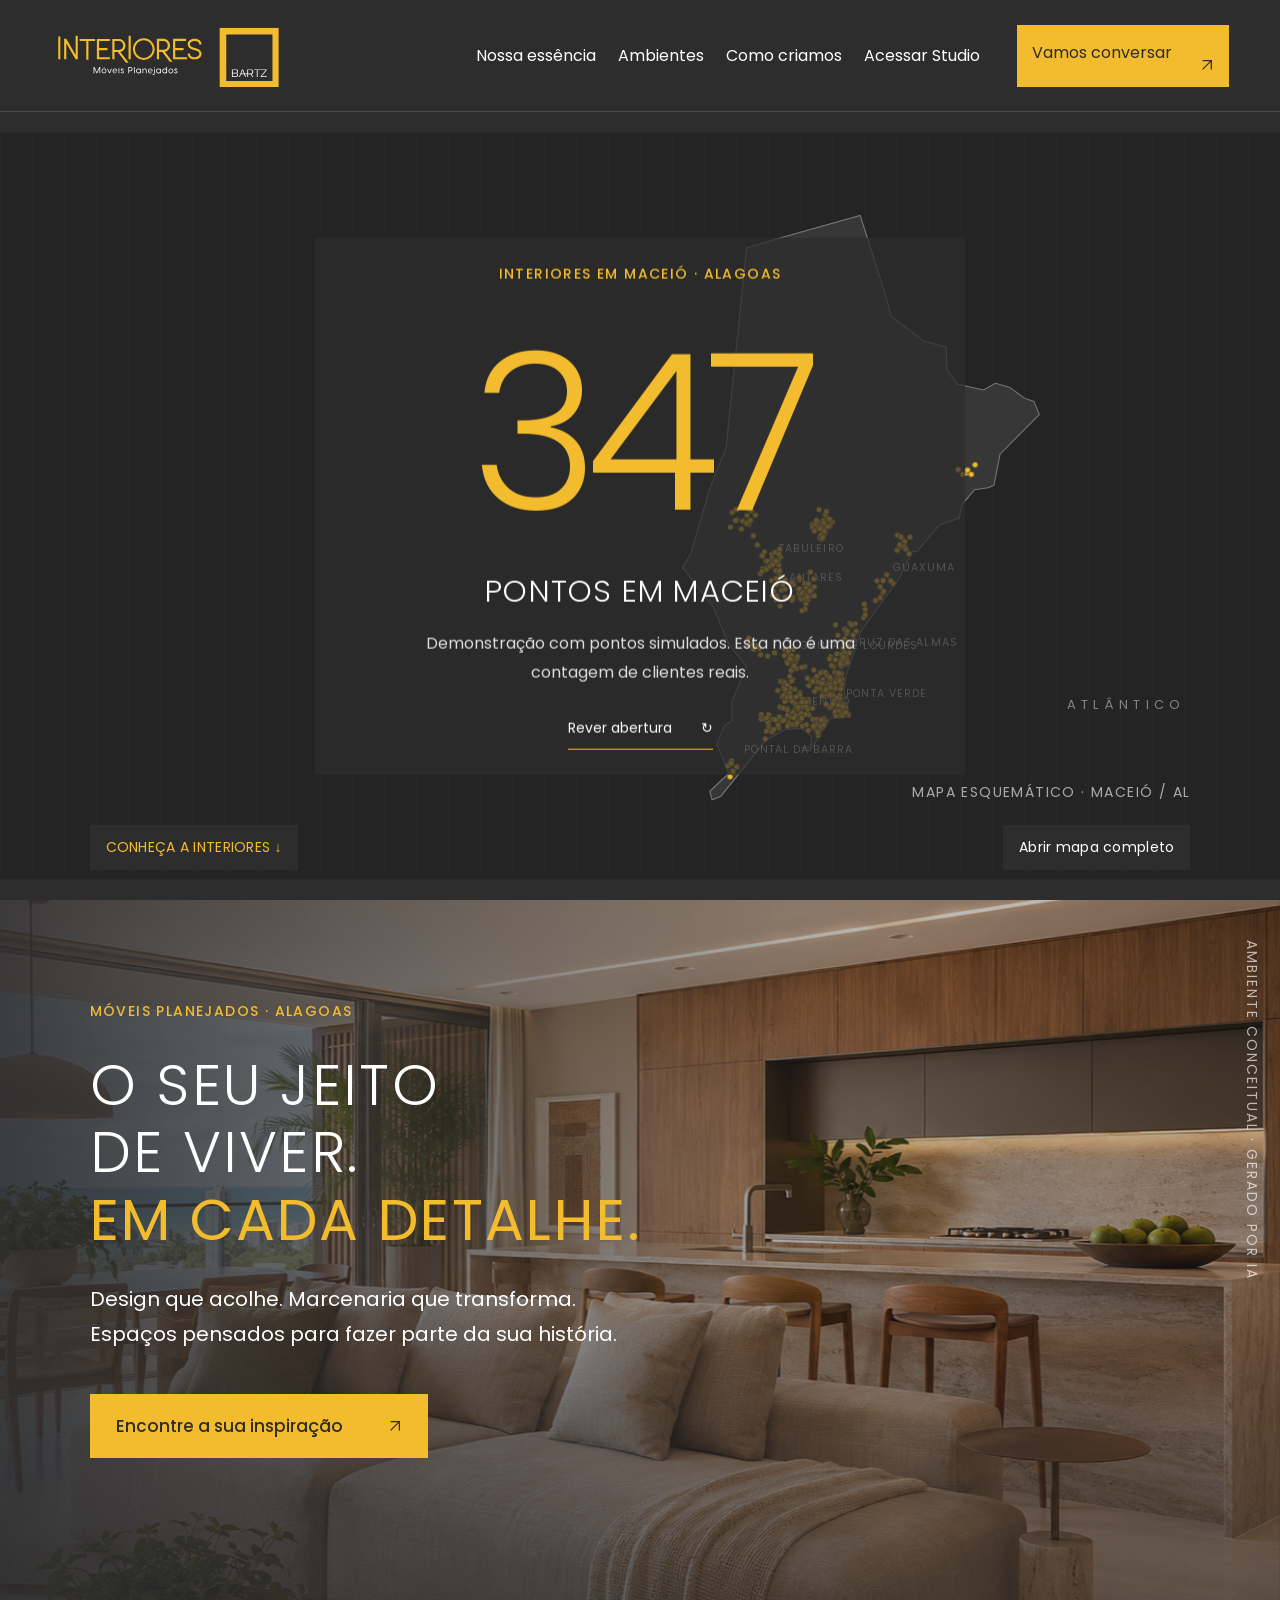
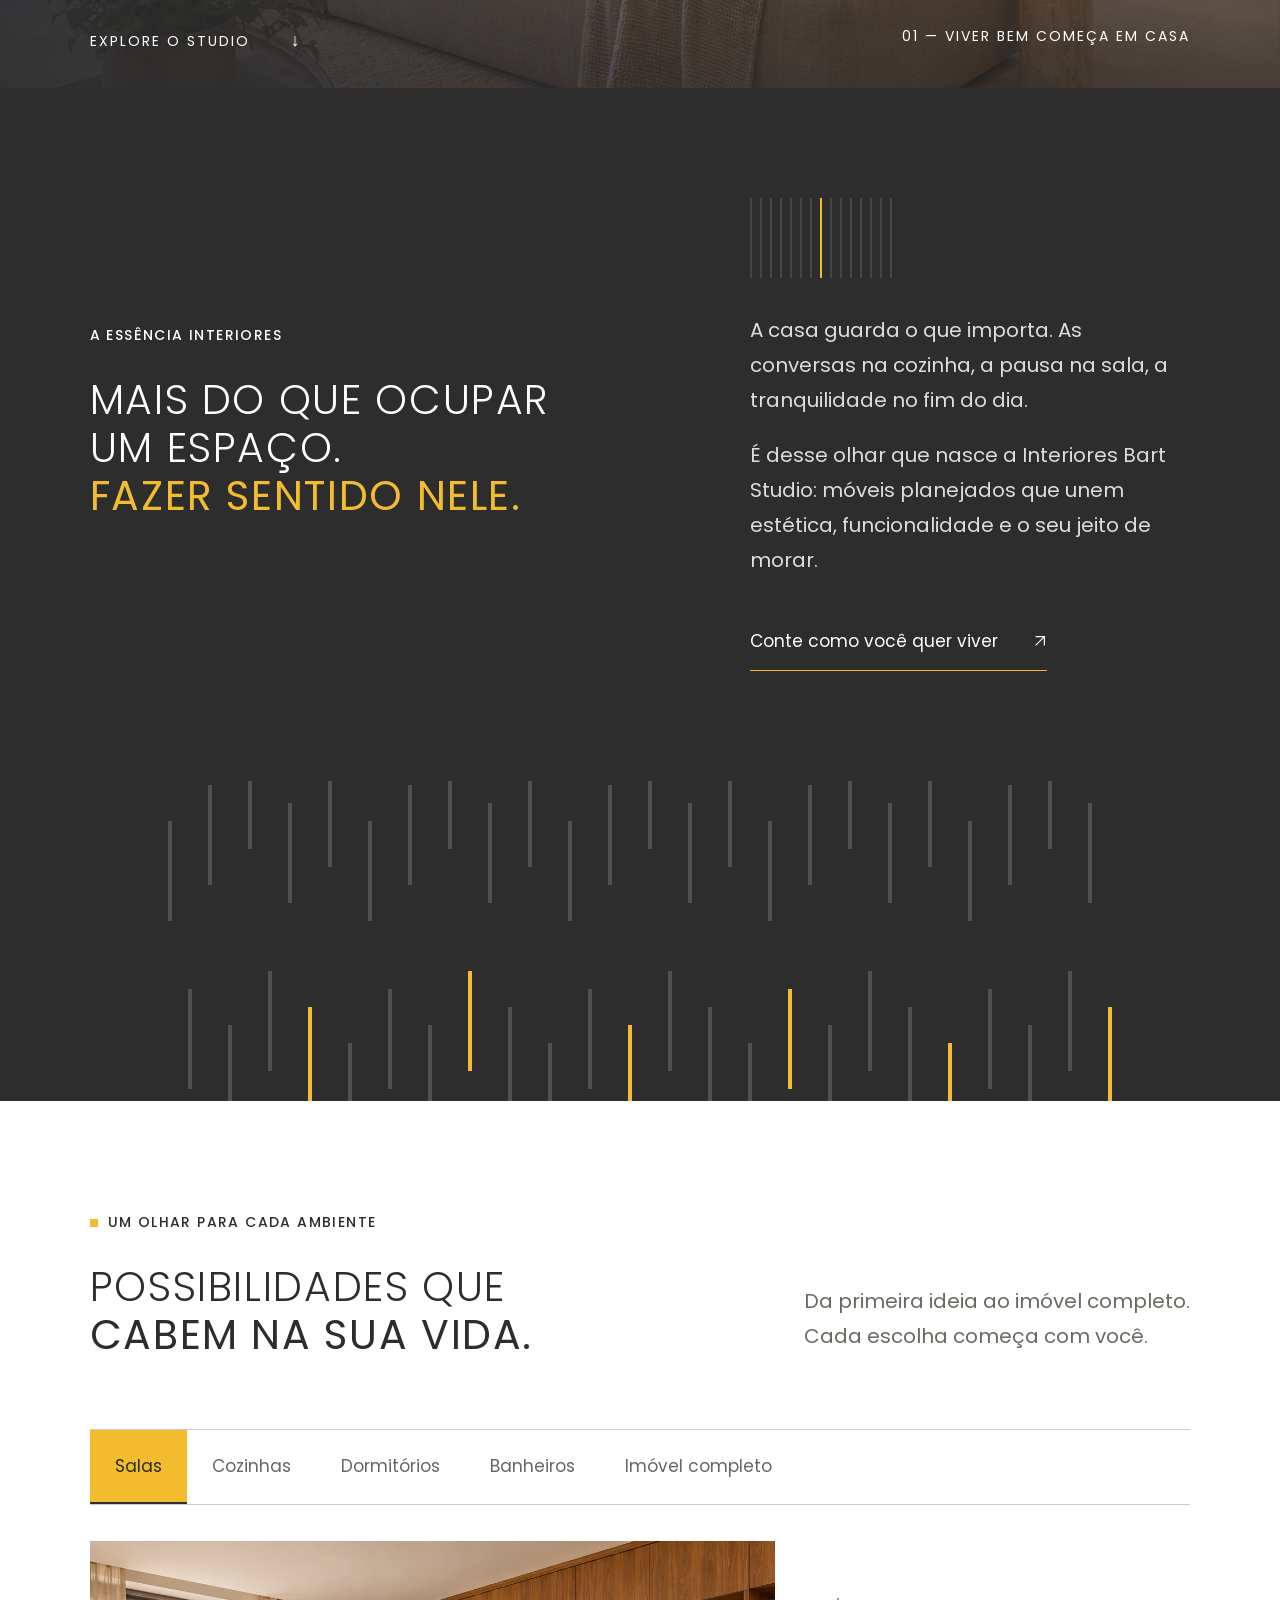
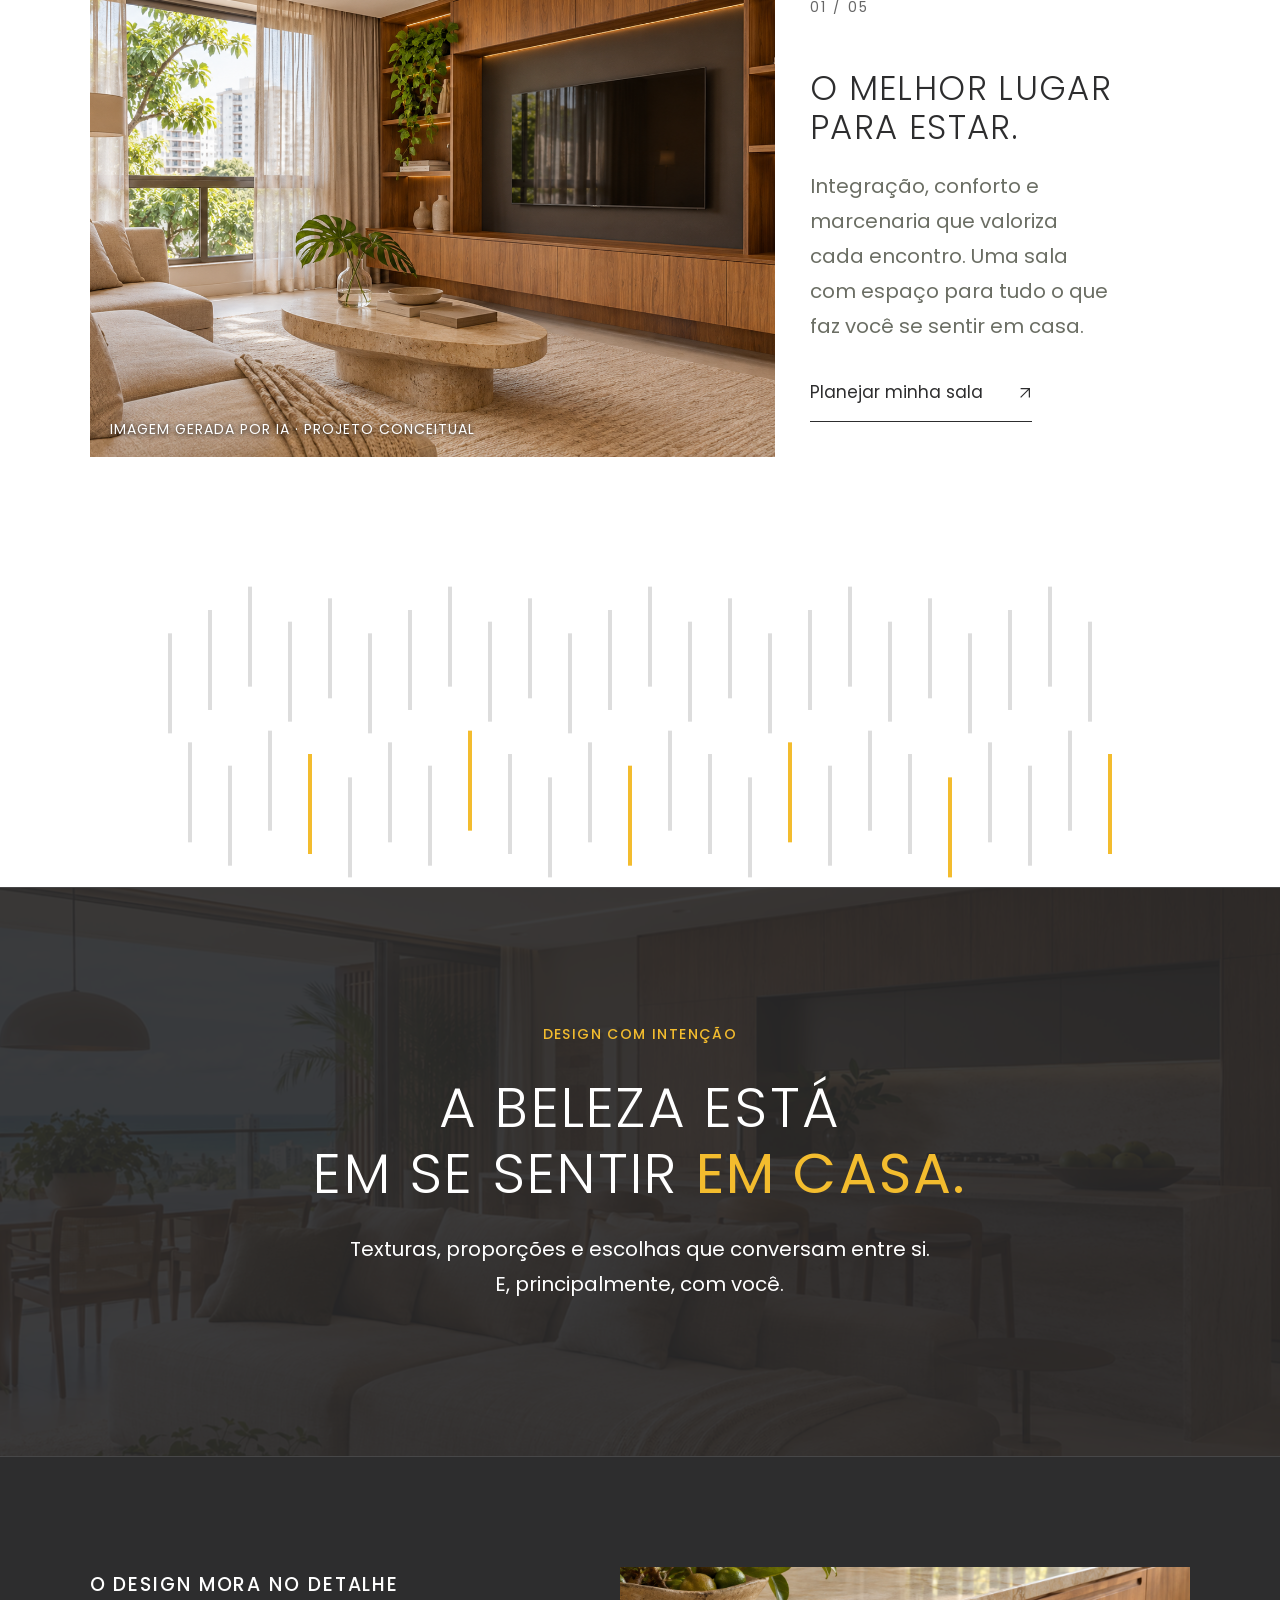
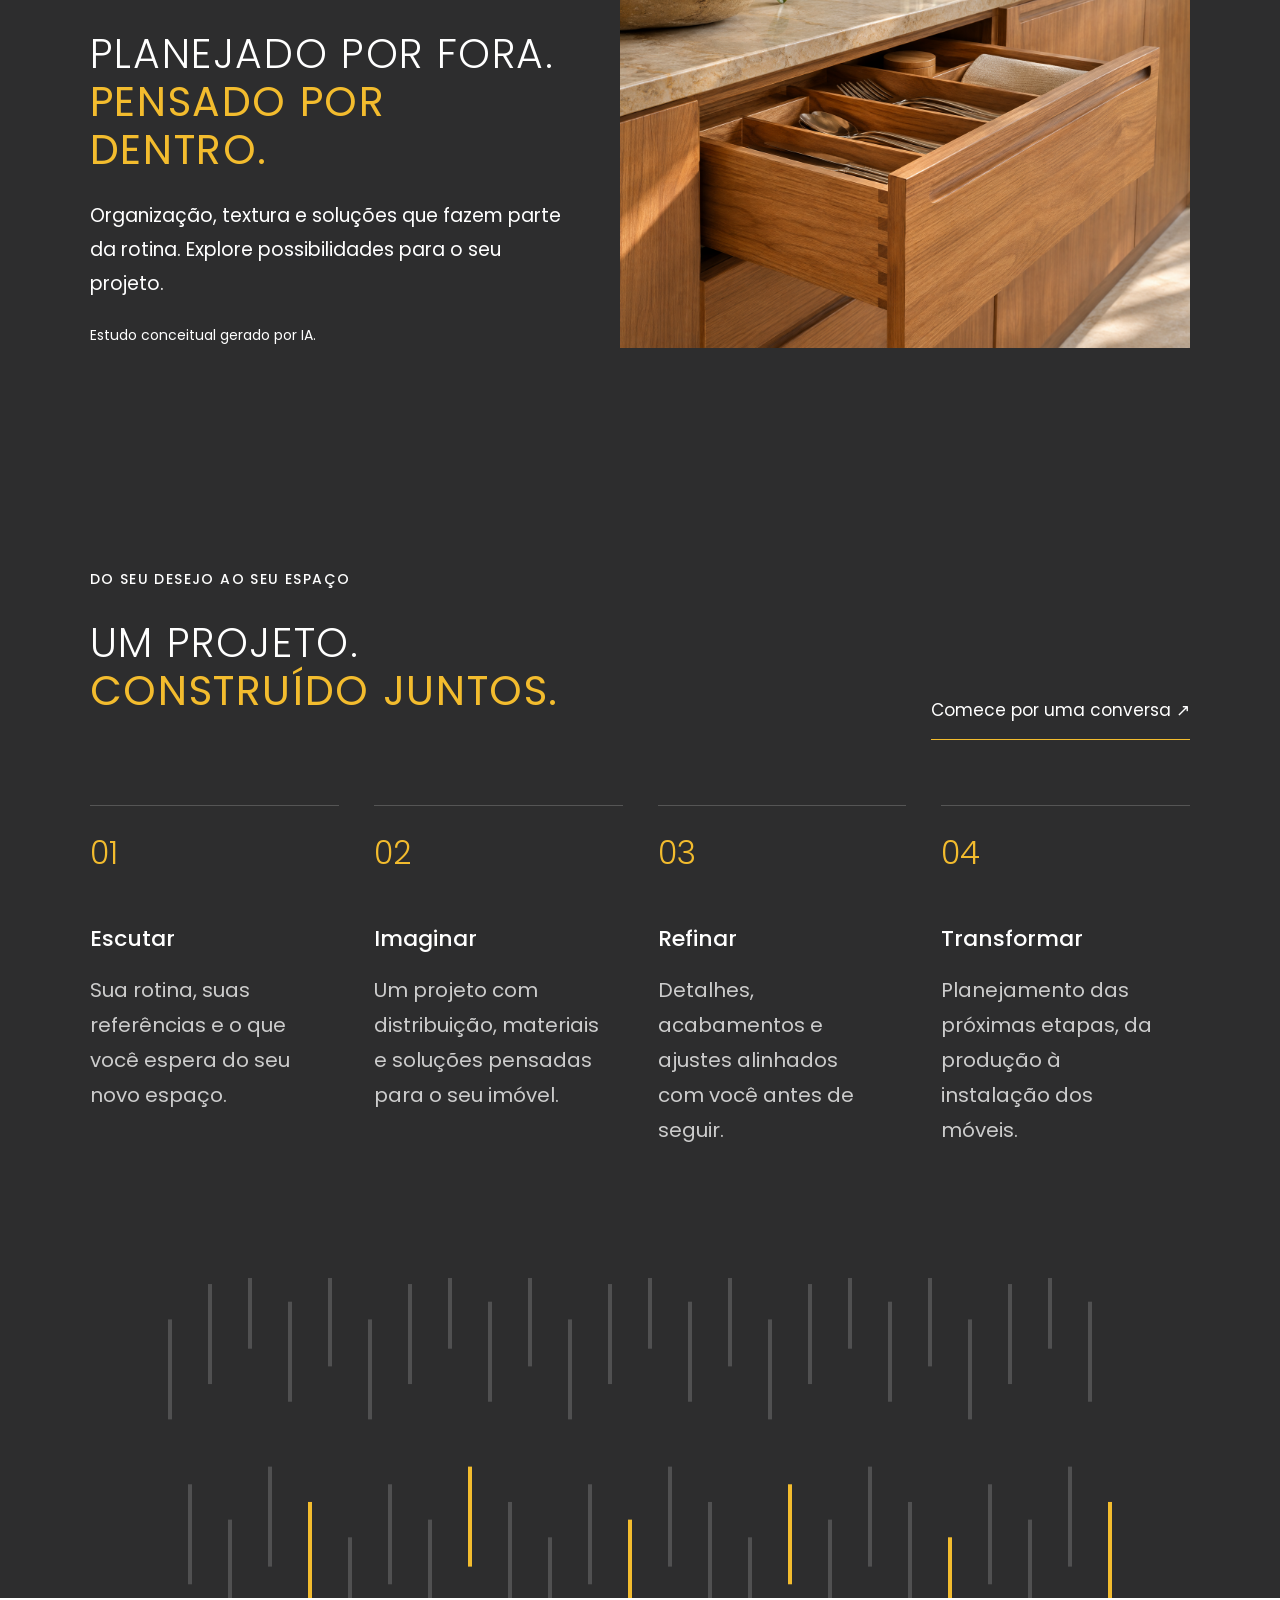
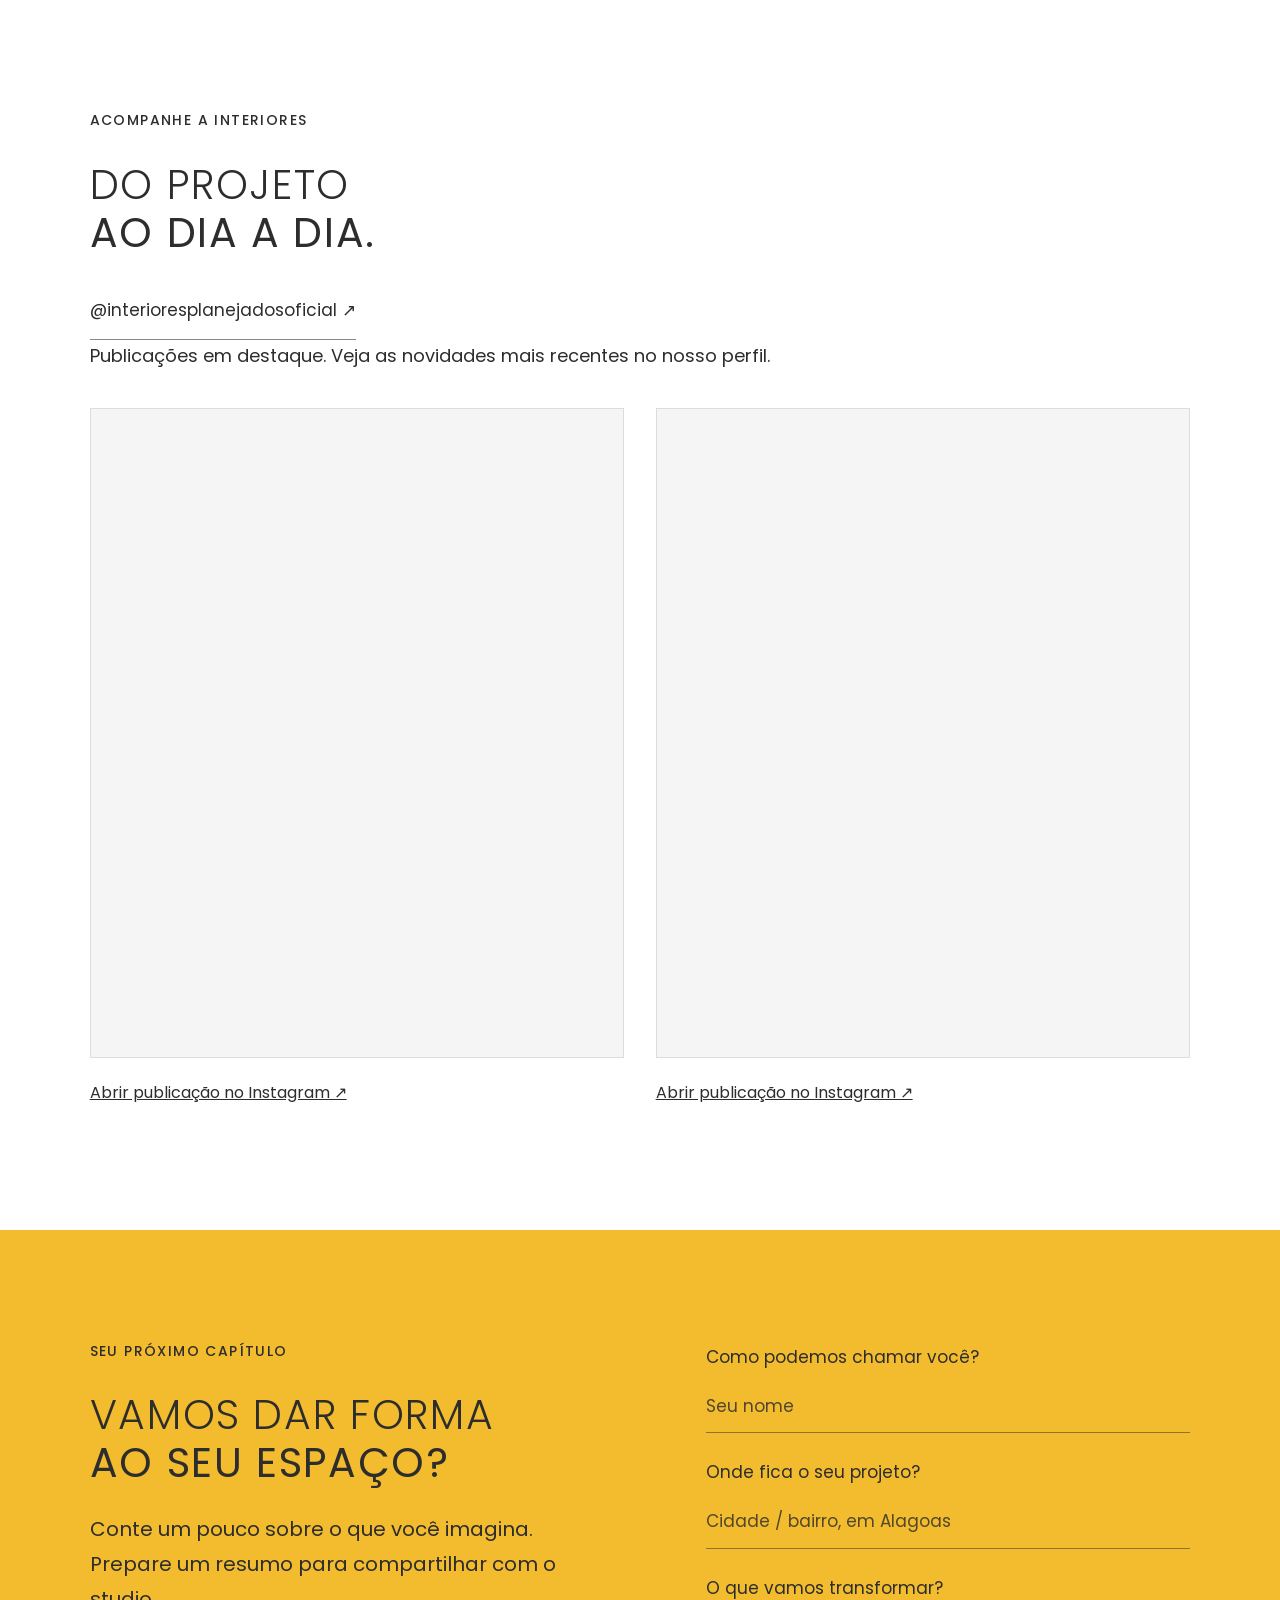
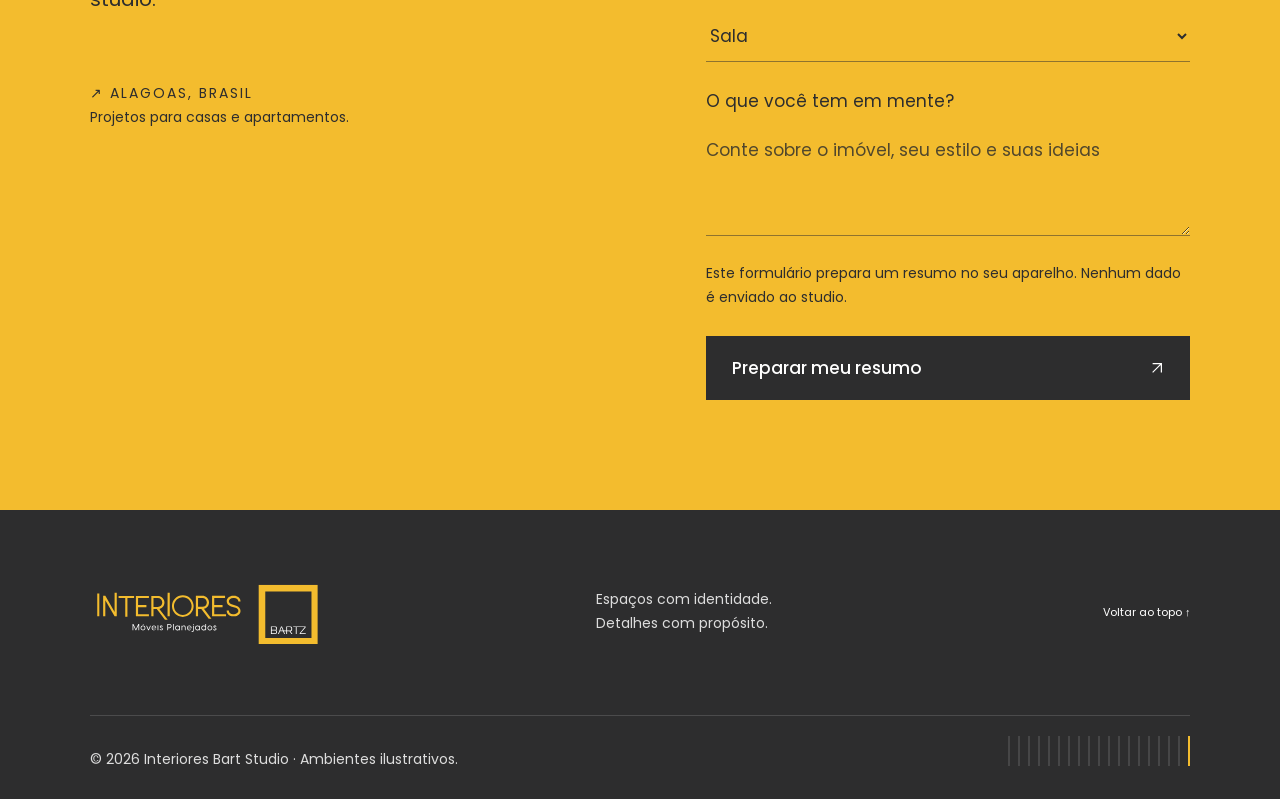
==== commit 062ea6c0: "Aplica imagem correspondente a cada ambiente do site" ====
--- a/index.html
+++ b/index.html
@@ -12,7 +12,7 @@
 <div class="map-opening-bottom"><a href="#apresentacao">CONHEÇA A INTERIORES <span aria-hidden="true">↓</span></a><button id="map-replay-always" class="map-replay" type="button">Rever abertura</button><a href="mapa.html">Abrir mapa completo</a></div></section>
 <section class="hero" id="apresentacao"><div class="hero-art" data-parallax="0.16" role="img" aria-label="Ilustração conceitual de sala com marcenaria em madeira, sofá claro e luz natural"></div><div class="hero-shade"></div><div class="hero-content"><p class="eyebrow">MÓVEIS PLANEJADOS · ALAGOAS</p><h1>O seu jeito<br>de viver.<br><em>Em cada detalhe.</em></h1><p>Design que acolhe. Marcenaria que transforma.<br>Espaços pensados para fazer parte da sua história.</p><a class="button light" href="#ambientes">Encontre a sua inspiração <span>↗</span></a></div><div class="hero-bottom"><a href="#essencia">EXPLORE O STUDIO <span>↓</span></a><span>01 — VIVER BEM COMEÇA EM CASA</span></div><span class="concept">AMBIENTE CONCEITUAL · GERADO POR IA</span></section>
 <section class="intro section" id="essencia"><div class="reveal"><p class="eyebrow">A ESSÊNCIA INTERIORES</p><h2>Mais do que ocupar<br>um espaço.<br><em>Fazer sentido nele.</em></h2></div><div class="intro-copy reveal"><span class="brand-lines" aria-hidden="true"></span><p>A casa guarda o que importa. As conversas na cozinha, a pausa na sala, a tranquilidade no fim do dia.</p><p>É desse olhar que nasce a Interiores Bart Studio: móveis planejados que unem estética, funcionalidade e o seu jeito de morar.</p><a class="text-link" href="#contato">Conte como você quer viver <span>↗</span></a></div></section>
-<section class="environments section" id="ambientes"><div class="section-heading reveal"><div><p class="eyebrow">UM OLHAR PARA CADA AMBIENTE</p><h2>Possibilidades que<br><em>cabem na sua vida.</em></h2></div><p>Da primeira ideia ao imóvel completo.<br>Cada escolha começa com você.</p></div><div class="tabs" role="tablist" aria-label="Ambientes"><button role="tab" id="tab-salas" aria-selected="true" aria-controls="environment-panel" data-room="salas">Salas</button><button role="tab" id="tab-cozinhas" aria-selected="false" tabindex="-1" aria-controls="environment-panel" data-room="cozinhas">Cozinhas</button><button role="tab" id="tab-dormitorios" aria-selected="false" tabindex="-1" aria-controls="environment-panel" data-room="dormitorios">Dormitórios</button><button role="tab" id="tab-banheiros" aria-selected="false" tabindex="-1" aria-controls="environment-panel" data-room="banheiros">Banheiros</button><button role="tab" id="tab-completo" aria-selected="false" tabindex="-1" aria-controls="environment-panel" data-room="completo">Imóvel completo</button></div><div class="environment-panel" id="environment-panel" role="tabpanel" aria-labelledby="tab-salas"><div class="room-visual"><img src="assets/apartamento-conceito.png" alt="Ilustração conceitual de interiores com marcenaria em madeira" loading="lazy"><span>IMAGEM GERADA POR IA · PROJETO CONCEITUAL</span></div><div class="room-copy"><span class="room-number">01 / 05</span><h3>O melhor lugar<br>para estar.</h3><p>Integração, conforto e marcenaria que valoriza cada encontro. Uma sala com espaço para tudo o que faz você se sentir em casa.</p><a class="text-link room-link" href="#contato">Planejar minha sala <span>↗</span></a></div></div></section>
+<section class="environments section" id="ambientes"><div class="section-heading reveal"><div><p class="eyebrow">UM OLHAR PARA CADA AMBIENTE</p><h2>Possibilidades que<br><em>cabem na sua vida.</em></h2></div><p>Da primeira ideia ao imóvel completo.<br>Cada escolha começa com você.</p></div><div class="tabs" role="tablist" aria-label="Ambientes"><button role="tab" id="tab-salas" aria-selected="true" aria-controls="environment-panel" data-room="salas">Salas</button><button role="tab" id="tab-cozinhas" aria-selected="false" tabindex="-1" aria-controls="environment-panel" data-room="cozinhas">Cozinhas</button><button role="tab" id="tab-dormitorios" aria-selected="false" tabindex="-1" aria-controls="environment-panel" data-room="dormitorios">Dormitórios</button><button role="tab" id="tab-banheiros" aria-selected="false" tabindex="-1" aria-controls="environment-panel" data-room="banheiros">Banheiros</button><button role="tab" id="tab-completo" aria-selected="false" tabindex="-1" aria-controls="environment-panel" data-room="completo">Imóvel completo</button></div><div class="environment-panel" id="environment-panel" role="tabpanel" aria-labelledby="tab-salas"><div class="room-visual"><img src="assets/sala-conceito.png" alt="Sala com painel e móveis planejados — conceito gerado por IA" loading="lazy"><span>IMAGEM GERADA POR IA · PROJETO CONCEITUAL</span></div><div class="room-copy"><span class="room-number">01 / 05</span><h3>O melhor lugar<br>para estar.</h3><p>Integração, conforto e marcenaria que valoriza cada encontro. Uma sala com espaço para tudo o que faz você se sentir em casa.</p><a class="text-link room-link" href="#contato">Planejar minha sala <span>↗</span></a></div></div></section>
 <section class="manifesto"><div class="manifesto-art" data-parallax="0.10"></div><div class="manifesto-content reveal"><p class="eyebrow">DESIGN COM INTENÇÃO</p><h2>A beleza está<br>em se sentir <em>em casa.</em></h2><p>Texturas, proporções e escolhas que conversam entre si.<br>E, principalmente, com você.</p></div></section>
 <section class="section craft"><div><p class="eyebrow">O DESIGN MORA NO DETALHE</p><h2>Planejado por fora.<br><em>Pensado por dentro.</em></h2><p>Organização, textura e soluções que fazem parte da rotina. Explore possibilidades para o seu projeto.</p><small>Estudo conceitual gerado por IA.</small></div><img src="assets/detalhe-conceito.png" alt="Conceito de gaveta planejada com organizador de madeira" loading="lazy"></section><section class="process section" id="processo"><div class="section-heading reveal"><div><p class="eyebrow">DO SEU DESEJO AO SEU ESPAÇO</p><h2>Um projeto.<br><em>Construído juntos.</em></h2></div><a class="text-link" href="#contato">Comece por uma conversa ↗</a></div><div class="steps"><article class="reveal"><span>01</span><h3>Escutar</h3><p>Sua rotina, suas referências e o que você espera do seu novo espaço.</p></article><article class="reveal"><span>02</span><h3>Imaginar</h3><p>Um projeto com distribuição, materiais e soluções pensadas para o seu imóvel.</p></article><article class="reveal"><span>03</span><h3>Refinar</h3><p>Detalhes, acabamentos e ajustes alinhados com você antes de seguir.</p></article><article class="reveal"><span>04</span><h3>Transformar</h3><p>Planejamento das próximas etapas, da produção à instalação dos móveis.</p></article></div></section>
 <section class="section instagram-section" id="instagram"><p class="eyebrow">ACOMPANHE A INTERIORES</p><h2>Do projeto<br><em>ao dia a dia.</em></h2><a class="text-link" href="https://www.instagram.com/interioresplanejadosoficial/" target="_blank" rel="noopener">@interioresplanejadosoficial ↗</a><p>Publicações em destaque. Veja as novidades mais recentes no nosso perfil.</p><div class="instagram-posts"><article><iframe src="https://www.instagram.com/p/DfPpoZ_xttm/embed/" title="Publicação da Interiores no Instagram 1" loading="lazy"></iframe><a href="https://www.instagram.com/p/DfPpoZ_xttm/" target="_blank" rel="noopener">Abrir publicação no Instagram ↗</a></article><article><iframe src="https://www.instagram.com/p/DfICDe4JQMW/embed/" title="Publicação da Interiores no Instagram 2" loading="lazy"></iframe><a href="https://www.instagram.com/p/DfICDe4JQMW/" target="_blank" rel="noopener">Abrir publicação no Instagram ↗</a></article></div></section><section class="contact section" id="contato"><div class="reveal"><p class="eyebrow">SEU PRÓXIMO CAPÍTULO</p><h2>Vamos dar forma<br><em>ao seu espaço?</em></h2><p>Conte um pouco sobre o que você imagina.<br>Prepare um resumo para compartilhar com o studio.</p><div class="location">↗ ALAGOAS, BRASIL<br><small>Projetos para casas e apartamentos.</small></div></div><form id="briefing"><label for="name">Como podemos chamar você?</label><input id="name" name="name" autocomplete="name" placeholder="Seu nome" required maxlength="100"><label for="city">Onde fica o seu projeto?</label><input id="city" name="city" autocomplete="address-level2" placeholder="Cidade / bairro, em Alagoas" required maxlength="160"><label for="room">O que vamos transformar?</label><select id="room" name="room"><option>Sala</option><option>Cozinha</option><option>Dormitório</option><option>Banheiro</option><option>Imóvel completo</option></select><label for="details">O que você tem em mente?</label><textarea id="details" name="details" rows="3" placeholder="Conte sobre o imóvel, seu estilo e suas ideias" maxlength="2000"></textarea><p class="form-note">Este formulário prepara um resumo no seu aparelho. Nenhum dado é enviado ao studio.</p><button class="button dark" type="submit">Preparar meu resumo <span>↗</span></button><div id="form-result" role="status" hidden><p>Seu resumo está pronto. Copie e compartilhe com o contato do studio.</p><textarea id="summary" aria-label="Resumo do projeto" readonly rows="6"></textarea><button class="text-link" type="button" id="copy-summary">Copiar resumo ↗</button></div></form></section>
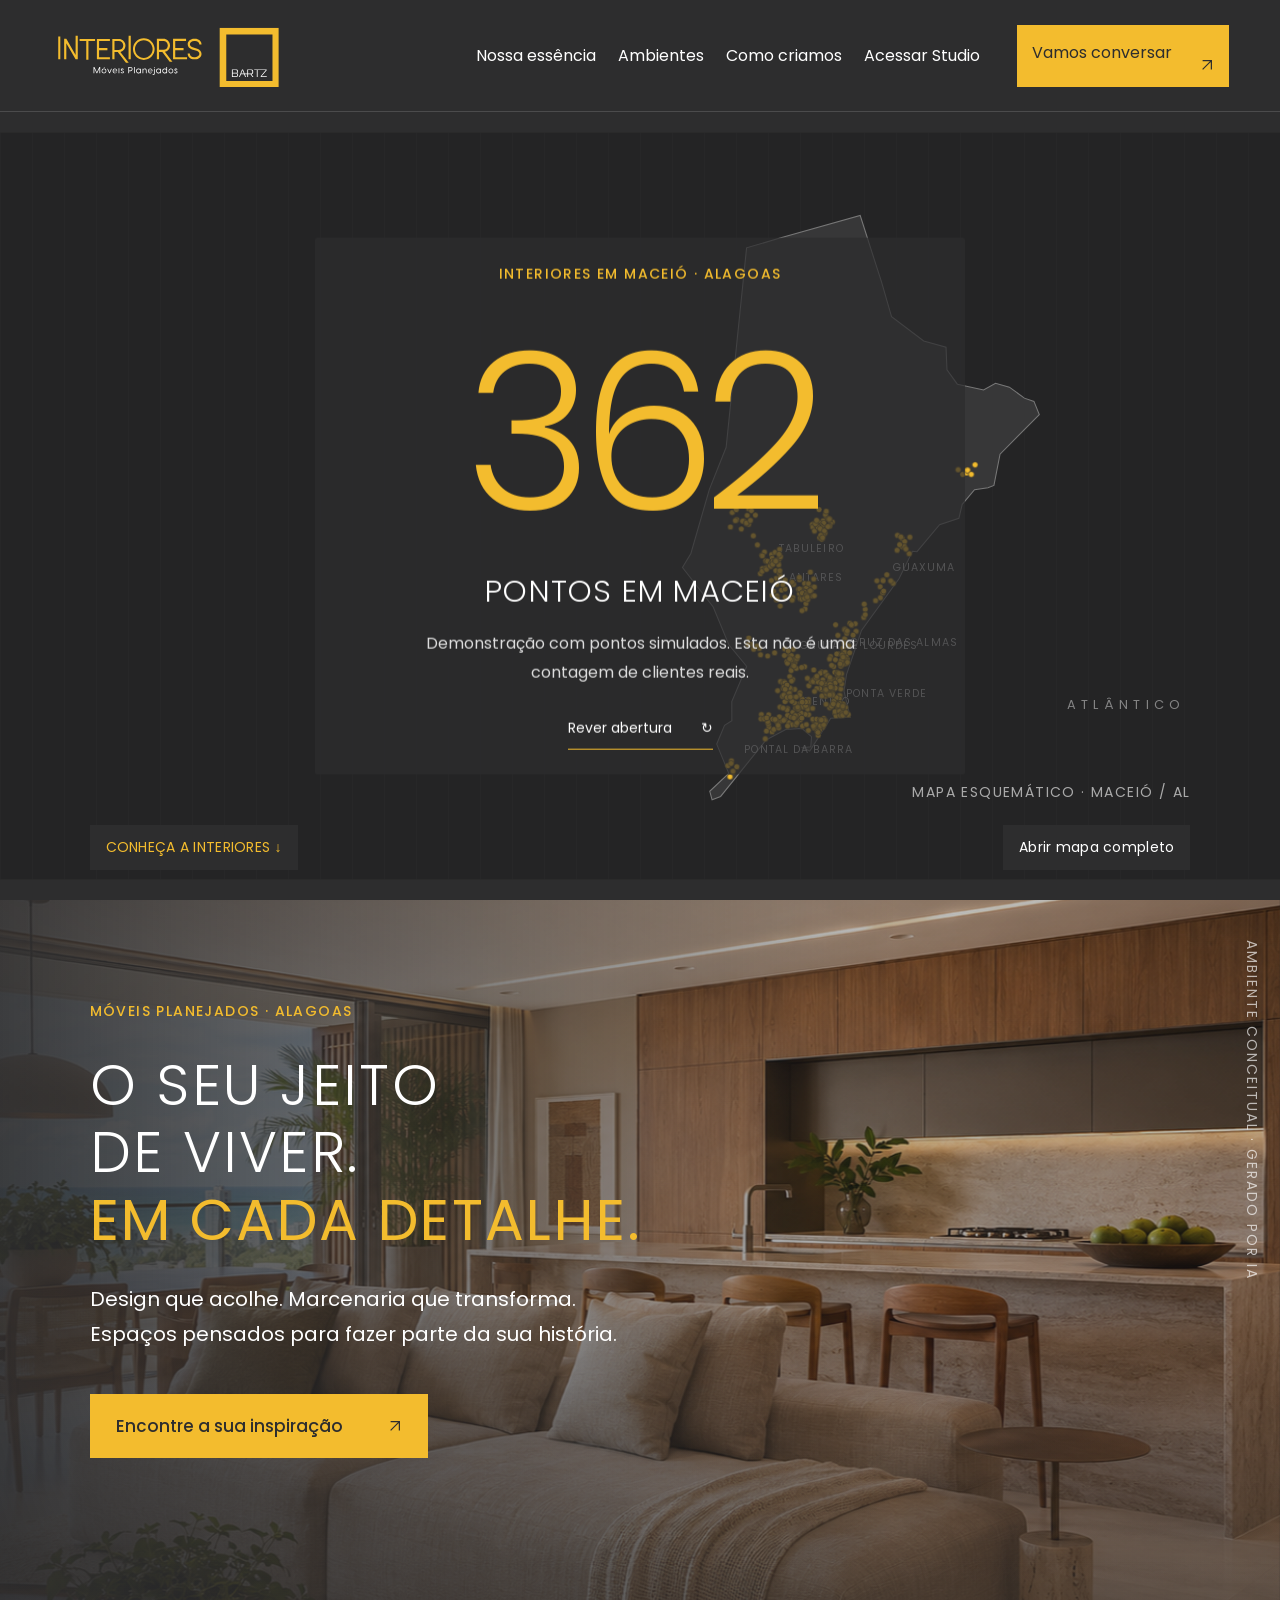
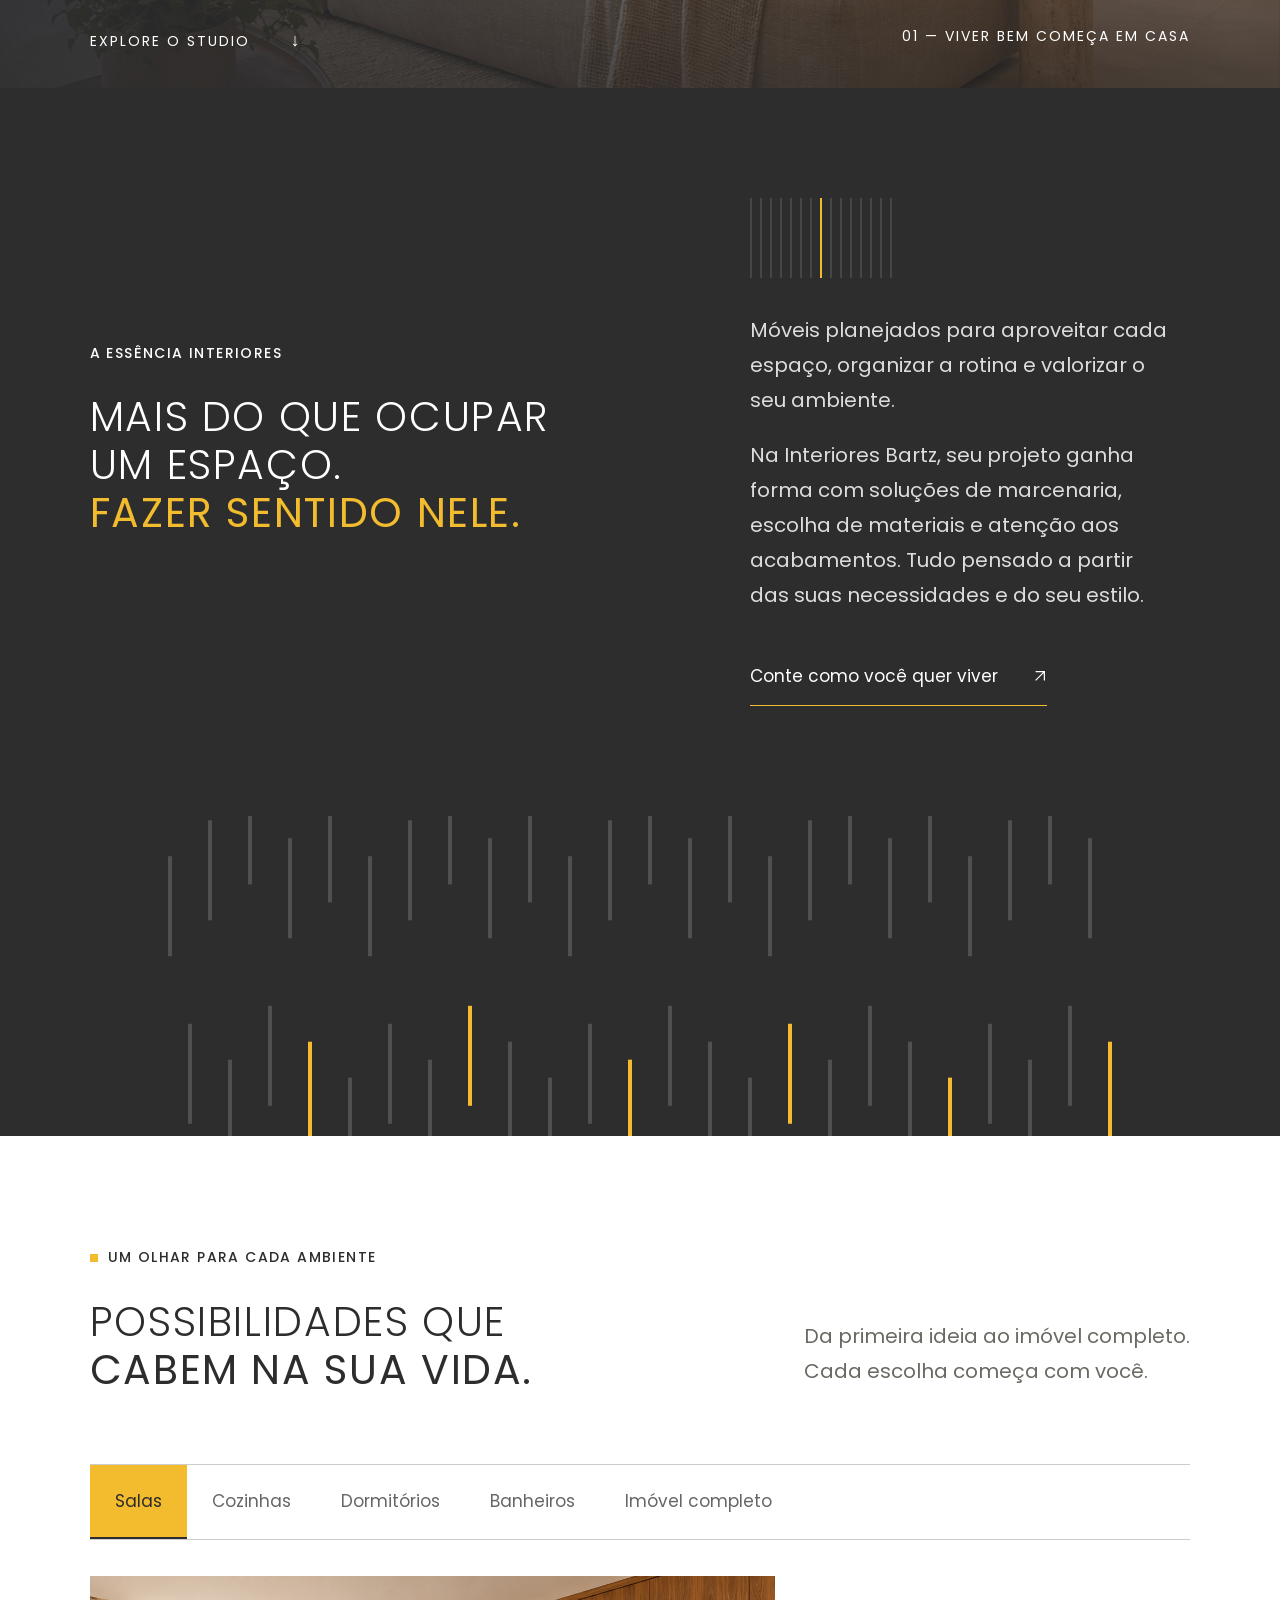
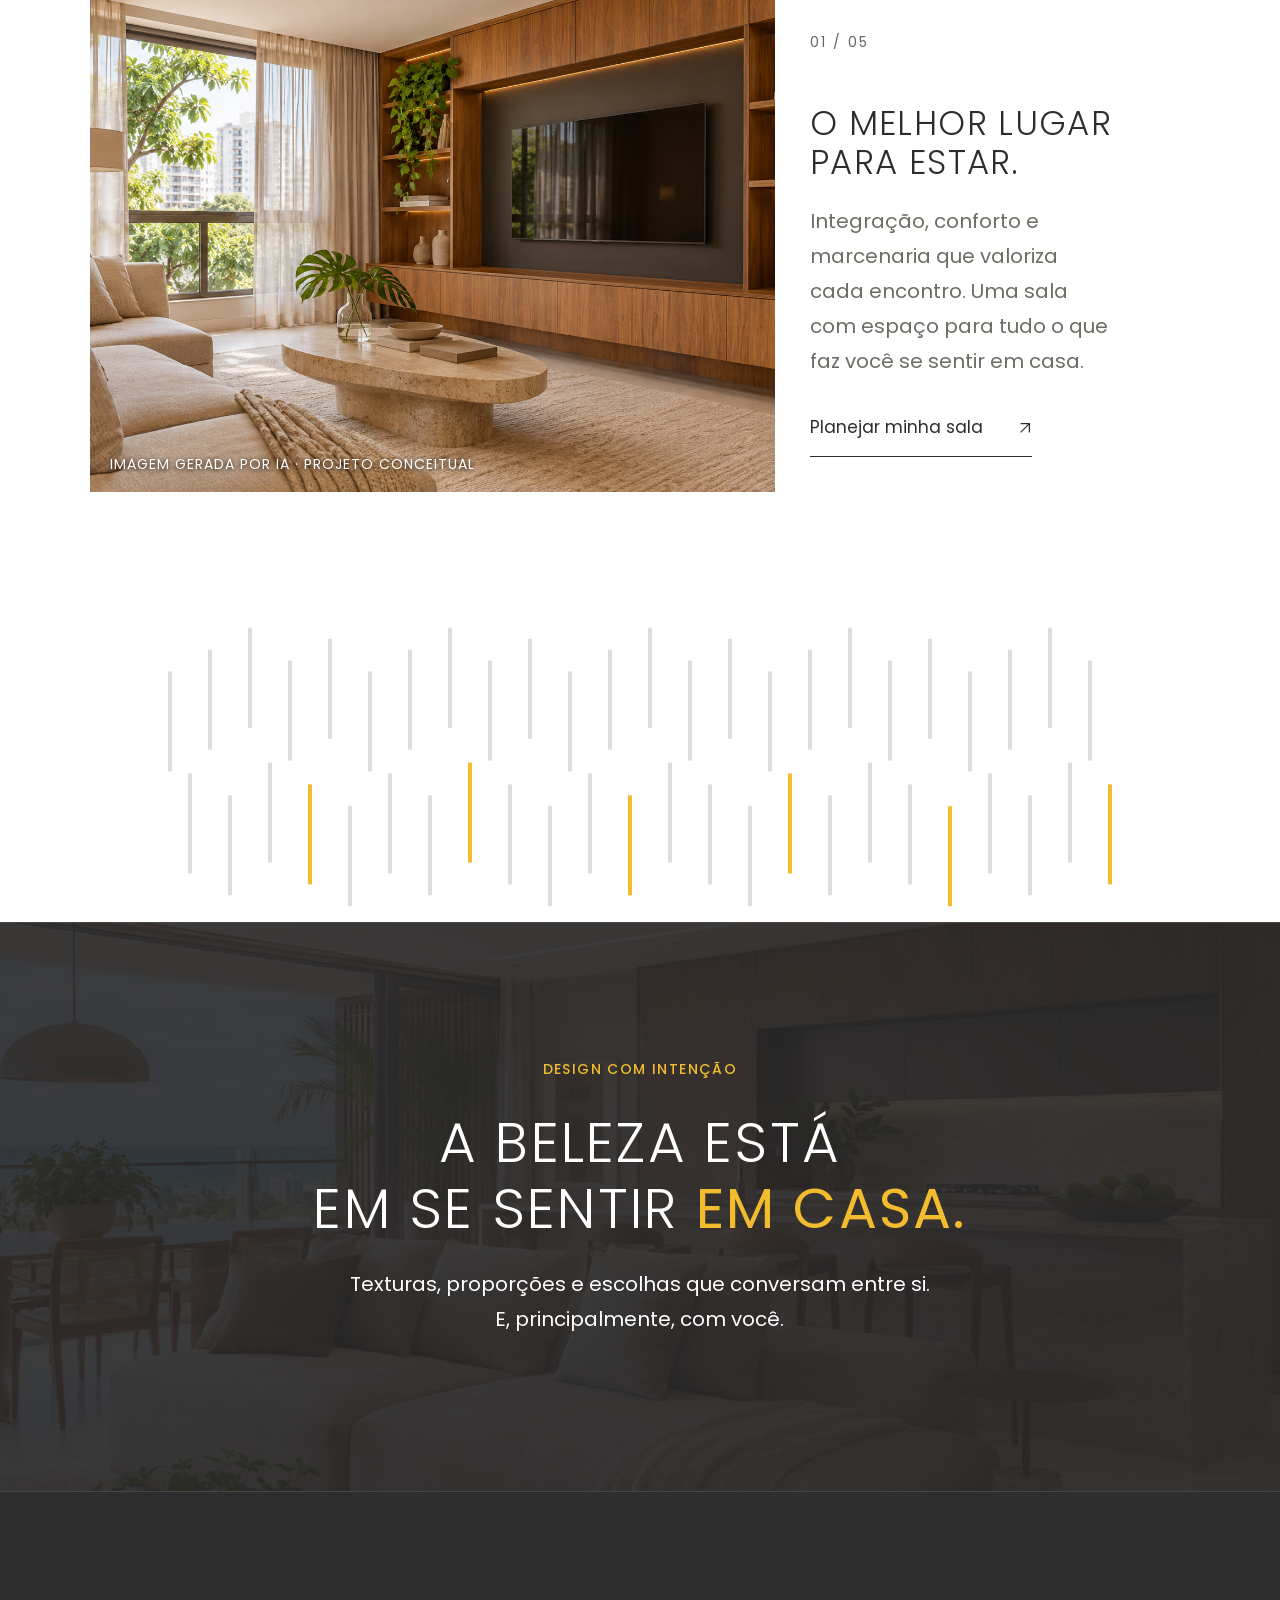
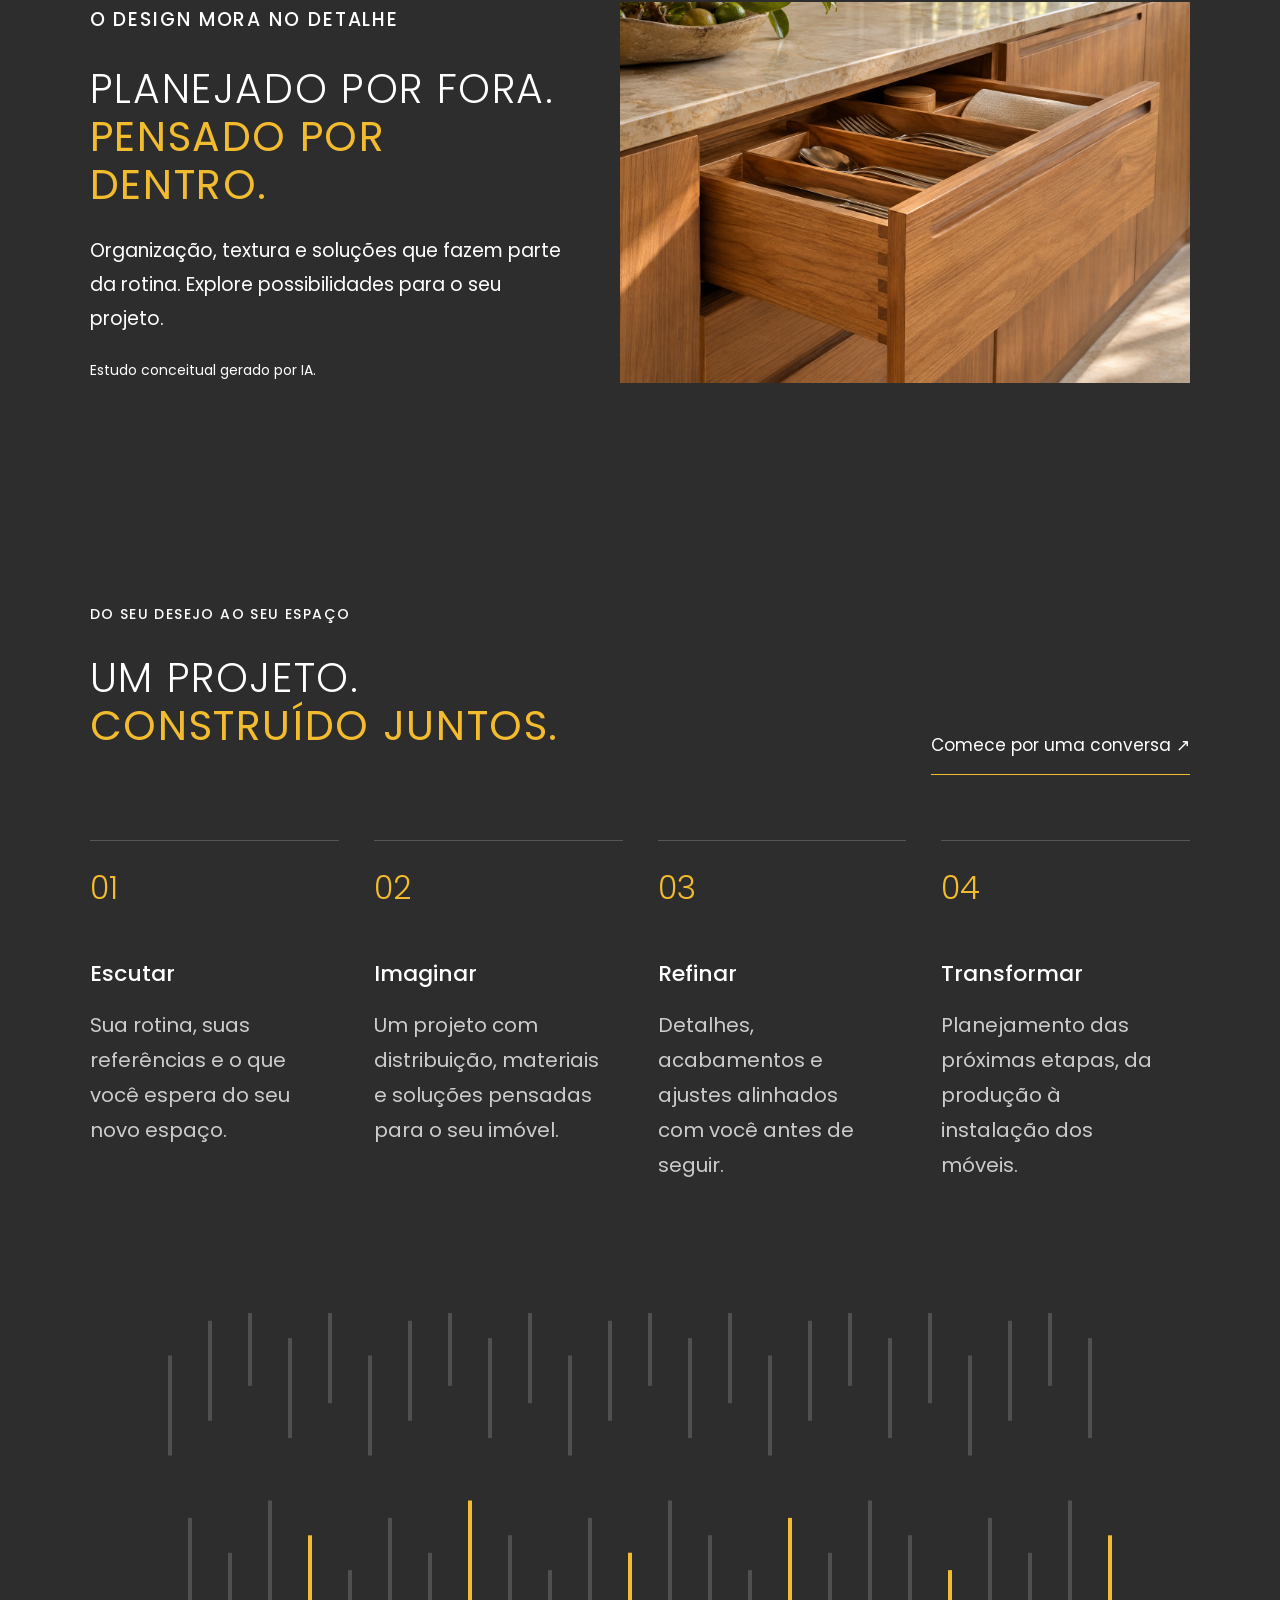
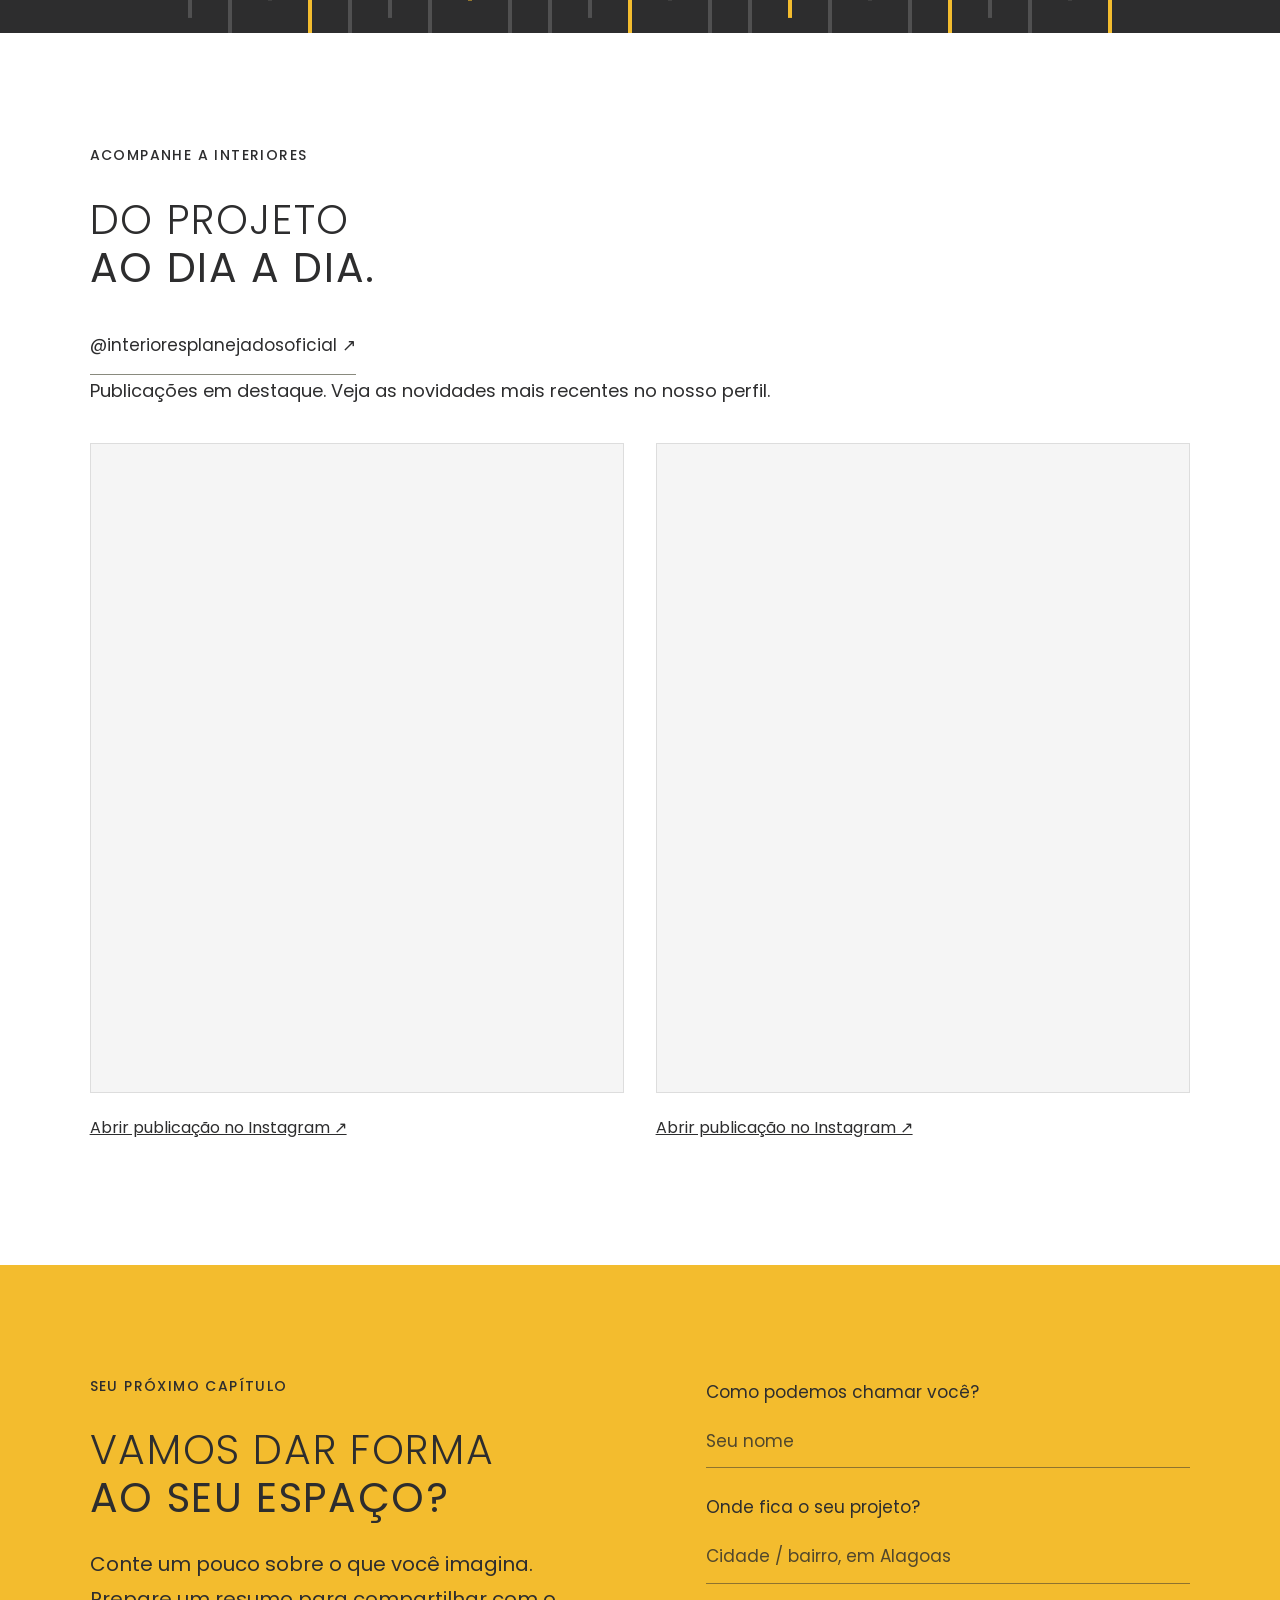
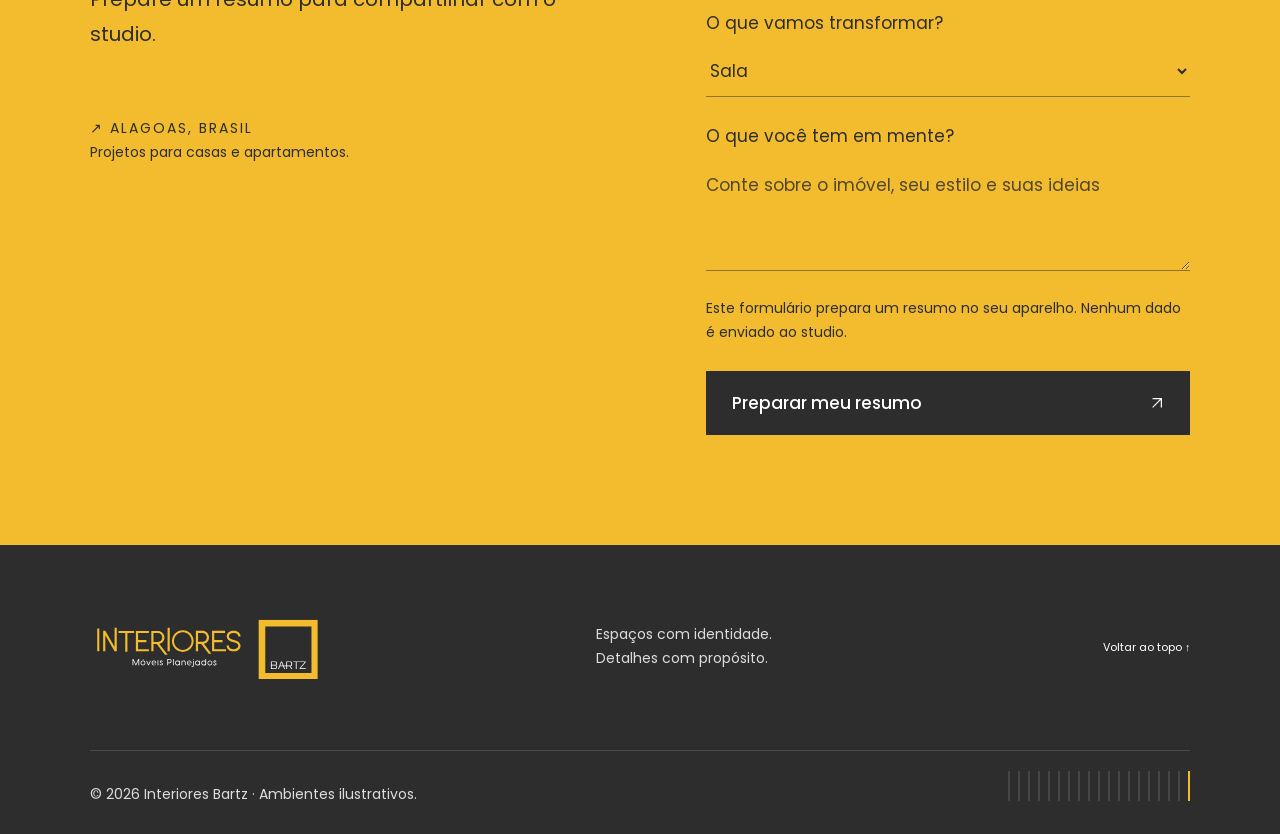
==== commit e2d57679: "Corrige nome Interiores Bartz e atualiza texto institucional" ====
--- a/index.html
+++ b/index.html
@@ -1,9 +1,9 @@
 <!doctype html>
 <html lang="pt-BR">
-<head><meta charset="utf-8"><meta name="viewport" content="width=device-width,initial-scale=1"><meta name="theme-color" content="#2D2D2E"><meta name="description" content="Interiores Bart Studio. Móveis planejados e interiores pensados para o seu jeito de viver, em Alagoas."><title>Interiores Bart Studio — Espaços para viver</title><link rel="preload" href="assets/fonts/poppins-light.ttf" as="font" type="font/ttf" crossorigin><link rel="stylesheet" href="assets/site.css"><link rel="stylesheet" href="assets/brand.css"><script src="dados.js" defer></script><script src="assets/public-map.js" defer></script><script src="assets/site.js" defer></script></head>
+<head><meta charset="utf-8"><meta name="viewport" content="width=device-width,initial-scale=1"><meta name="theme-color" content="#2D2D2E"><meta name="description" content="Interiores Bartz. Móveis planejados e interiores pensados para o seu jeito de viver, em Alagoas."><title>Interiores Bartz — Espaços para viver</title><link rel="preload" href="assets/fonts/poppins-light.ttf" as="font" type="font/ttf" crossorigin><link rel="stylesheet" href="assets/site.css"><link rel="stylesheet" href="assets/brand.css"><script src="dados.js" defer></script><script src="assets/public-map.js" defer></script><script src="assets/site.js" defer></script></head>
 <body>
 <a class="skip" href="#conteudo">Ir para o conteúdo</a>
-<header class="header"><a class="brand" href="#inicio" aria-label="Interiores Bart Studio início"><img src="assets/brand/logo-horizontal.svg" alt="Interiores — Móveis Planejados · Bartz" width="234" height="75"></a><button class="menu-toggle" aria-expanded="false" aria-controls="navigation">Menu <span>＋</span></button><nav id="navigation" aria-label="Navegação principal"><a href="#essencia">Nossa essência</a><a href="#ambientes">Ambientes</a><a href="#processo">Como criamos</a><a href="studio/">Acessar Studio</a><a class="nav-cta" href="#contato">Vamos conversar <span>↗</span></a></nav></header>
+<header class="header"><a class="brand" href="#inicio" aria-label="Interiores Bartz início"><img src="assets/brand/logo-horizontal.svg" alt="Interiores — Móveis Planejados · Bartz" width="234" height="75"></a><button class="menu-toggle" aria-expanded="false" aria-controls="navigation">Menu <span>＋</span></button><nav id="navigation" aria-label="Navegação principal"><a href="#essencia">Nossa essência</a><a href="#ambientes">Ambientes</a><a href="#processo">Como criamos</a><a href="studio/">Acessar Studio</a><a class="nav-cta" href="#contato">Vamos conversar <span>↗</span></a></nav></header>
 <main id="conteudo">
 <section class="map-opening" id="inicio" aria-label="Mapa de presença da Interiores em Maceió, Alagoas">
 <div id="map-fallback" class="map-fallback"><svg id="public-geography" viewBox="0 0 1200 700" aria-label="Mapa esquemático dos pontos em Maceió" role="img"><defs><pattern id="map-lines" width="30" height="30" patternUnits="userSpaceOnUse"><path d="M0 0V30" stroke="#ffffff" stroke-opacity=".025"/></pattern></defs><rect width="1200" height="700" fill="#242425"/><rect width="1200" height="700" fill="url(#map-lines)"/><g id="geography-shapes"></g><g id="public-pins"></g><text x="1000" y="540" fill="#ffffff70" font-size="12" letter-spacing="5">ATLÂNTICO</text></svg><span class="schematic-note">MAPA ESQUEMÁTICO · MACEIÓ / AL</span></div>
@@ -11,10 +11,10 @@
 <div class="map-overlay" id="map-overlay"><p class="eyebrow">INTERIORES EM MACEIÓ · ALAGOAS</p><h1><span id="public-count">0</span><span id="public-count-label">pontos no mapa</span></h1><p id="public-data-note">Carregando dados do mapa…</p><button id="public-replay" class="map-replay" type="button">Rever abertura <span aria-hidden="true">↻</span></button></div>
 <div class="map-opening-bottom"><a href="#apresentacao">CONHEÇA A INTERIORES <span aria-hidden="true">↓</span></a><button id="map-replay-always" class="map-replay" type="button">Rever abertura</button><a href="mapa.html">Abrir mapa completo</a></div></section>
 <section class="hero" id="apresentacao"><div class="hero-art" data-parallax="0.16" role="img" aria-label="Ilustração conceitual de sala com marcenaria em madeira, sofá claro e luz natural"></div><div class="hero-shade"></div><div class="hero-content"><p class="eyebrow">MÓVEIS PLANEJADOS · ALAGOAS</p><h1>O seu jeito<br>de viver.<br><em>Em cada detalhe.</em></h1><p>Design que acolhe. Marcenaria que transforma.<br>Espaços pensados para fazer parte da sua história.</p><a class="button light" href="#ambientes">Encontre a sua inspiração <span>↗</span></a></div><div class="hero-bottom"><a href="#essencia">EXPLORE O STUDIO <span>↓</span></a><span>01 — VIVER BEM COMEÇA EM CASA</span></div><span class="concept">AMBIENTE CONCEITUAL · GERADO POR IA</span></section>
-<section class="intro section" id="essencia"><div class="reveal"><p class="eyebrow">A ESSÊNCIA INTERIORES</p><h2>Mais do que ocupar<br>um espaço.<br><em>Fazer sentido nele.</em></h2></div><div class="intro-copy reveal"><span class="brand-lines" aria-hidden="true"></span><p>A casa guarda o que importa. As conversas na cozinha, a pausa na sala, a tranquilidade no fim do dia.</p><p>É desse olhar que nasce a Interiores Bart Studio: móveis planejados que unem estética, funcionalidade e o seu jeito de morar.</p><a class="text-link" href="#contato">Conte como você quer viver <span>↗</span></a></div></section>
+<section class="intro section" id="essencia"><div class="reveal"><p class="eyebrow">A ESSÊNCIA INTERIORES</p><h2>Mais do que ocupar<br>um espaço.<br><em>Fazer sentido nele.</em></h2></div><div class="intro-copy reveal"><span class="brand-lines" aria-hidden="true"></span><p>Móveis planejados para aproveitar cada espaço, organizar a rotina e valorizar o seu ambiente.</p><p>Na Interiores Bartz, seu projeto ganha forma com soluções de marcenaria, escolha de materiais e atenção aos acabamentos. Tudo pensado a partir das suas necessidades e do seu estilo.</p><a class="text-link" href="#contato">Conte como você quer viver <span>↗</span></a></div></section>
 <section class="environments section" id="ambientes"><div class="section-heading reveal"><div><p class="eyebrow">UM OLHAR PARA CADA AMBIENTE</p><h2>Possibilidades que<br><em>cabem na sua vida.</em></h2></div><p>Da primeira ideia ao imóvel completo.<br>Cada escolha começa com você.</p></div><div class="tabs" role="tablist" aria-label="Ambientes"><button role="tab" id="tab-salas" aria-selected="true" aria-controls="environment-panel" data-room="salas">Salas</button><button role="tab" id="tab-cozinhas" aria-selected="false" tabindex="-1" aria-controls="environment-panel" data-room="cozinhas">Cozinhas</button><button role="tab" id="tab-dormitorios" aria-selected="false" tabindex="-1" aria-controls="environment-panel" data-room="dormitorios">Dormitórios</button><button role="tab" id="tab-banheiros" aria-selected="false" tabindex="-1" aria-controls="environment-panel" data-room="banheiros">Banheiros</button><button role="tab" id="tab-completo" aria-selected="false" tabindex="-1" aria-controls="environment-panel" data-room="completo">Imóvel completo</button></div><div class="environment-panel" id="environment-panel" role="tabpanel" aria-labelledby="tab-salas"><div class="room-visual"><img src="assets/sala-conceito.png" alt="Sala com painel e móveis planejados — conceito gerado por IA" loading="lazy"><span>IMAGEM GERADA POR IA · PROJETO CONCEITUAL</span></div><div class="room-copy"><span class="room-number">01 / 05</span><h3>O melhor lugar<br>para estar.</h3><p>Integração, conforto e marcenaria que valoriza cada encontro. Uma sala com espaço para tudo o que faz você se sentir em casa.</p><a class="text-link room-link" href="#contato">Planejar minha sala <span>↗</span></a></div></div></section>
 <section class="manifesto"><div class="manifesto-art" data-parallax="0.10"></div><div class="manifesto-content reveal"><p class="eyebrow">DESIGN COM INTENÇÃO</p><h2>A beleza está<br>em se sentir <em>em casa.</em></h2><p>Texturas, proporções e escolhas que conversam entre si.<br>E, principalmente, com você.</p></div></section>
 <section class="section craft"><div><p class="eyebrow">O DESIGN MORA NO DETALHE</p><h2>Planejado por fora.<br><em>Pensado por dentro.</em></h2><p>Organização, textura e soluções que fazem parte da rotina. Explore possibilidades para o seu projeto.</p><small>Estudo conceitual gerado por IA.</small></div><img src="assets/detalhe-conceito.png" alt="Conceito de gaveta planejada com organizador de madeira" loading="lazy"></section><section class="process section" id="processo"><div class="section-heading reveal"><div><p class="eyebrow">DO SEU DESEJO AO SEU ESPAÇO</p><h2>Um projeto.<br><em>Construído juntos.</em></h2></div><a class="text-link" href="#contato">Comece por uma conversa ↗</a></div><div class="steps"><article class="reveal"><span>01</span><h3>Escutar</h3><p>Sua rotina, suas referências e o que você espera do seu novo espaço.</p></article><article class="reveal"><span>02</span><h3>Imaginar</h3><p>Um projeto com distribuição, materiais e soluções pensadas para o seu imóvel.</p></article><article class="reveal"><span>03</span><h3>Refinar</h3><p>Detalhes, acabamentos e ajustes alinhados com você antes de seguir.</p></article><article class="reveal"><span>04</span><h3>Transformar</h3><p>Planejamento das próximas etapas, da produção à instalação dos móveis.</p></article></div></section>
 <section class="section instagram-section" id="instagram"><p class="eyebrow">ACOMPANHE A INTERIORES</p><h2>Do projeto<br><em>ao dia a dia.</em></h2><a class="text-link" href="https://www.instagram.com/interioresplanejadosoficial/" target="_blank" rel="noopener">@interioresplanejadosoficial ↗</a><p>Publicações em destaque. Veja as novidades mais recentes no nosso perfil.</p><div class="instagram-posts"><article><iframe src="https://www.instagram.com/p/DfPpoZ_xttm/embed/" title="Publicação da Interiores no Instagram 1" loading="lazy"></iframe><a href="https://www.instagram.com/p/DfPpoZ_xttm/" target="_blank" rel="noopener">Abrir publicação no Instagram ↗</a></article><article><iframe src="https://www.instagram.com/p/DfICDe4JQMW/embed/" title="Publicação da Interiores no Instagram 2" loading="lazy"></iframe><a href="https://www.instagram.com/p/DfICDe4JQMW/" target="_blank" rel="noopener">Abrir publicação no Instagram ↗</a></article></div></section><section class="contact section" id="contato"><div class="reveal"><p class="eyebrow">SEU PRÓXIMO CAPÍTULO</p><h2>Vamos dar forma<br><em>ao seu espaço?</em></h2><p>Conte um pouco sobre o que você imagina.<br>Prepare um resumo para compartilhar com o studio.</p><div class="location">↗ ALAGOAS, BRASIL<br><small>Projetos para casas e apartamentos.</small></div></div><form id="briefing"><label for="name">Como podemos chamar você?</label><input id="name" name="name" autocomplete="name" placeholder="Seu nome" required maxlength="100"><label for="city">Onde fica o seu projeto?</label><input id="city" name="city" autocomplete="address-level2" placeholder="Cidade / bairro, em Alagoas" required maxlength="160"><label for="room">O que vamos transformar?</label><select id="room" name="room"><option>Sala</option><option>Cozinha</option><option>Dormitório</option><option>Banheiro</option><option>Imóvel completo</option></select><label for="details">O que você tem em mente?</label><textarea id="details" name="details" rows="3" placeholder="Conte sobre o imóvel, seu estilo e suas ideias" maxlength="2000"></textarea><p class="form-note">Este formulário prepara um resumo no seu aparelho. Nenhum dado é enviado ao studio.</p><button class="button dark" type="submit">Preparar meu resumo <span>↗</span></button><div id="form-result" role="status" hidden><p>Seu resumo está pronto. Copie e compartilhe com o contato do studio.</p><textarea id="summary" aria-label="Resumo do projeto" readonly rows="6"></textarea><button class="text-link" type="button" id="copy-summary">Copiar resumo ↗</button></div></form></section>
-</main><footer><a class="brand" href="#inicio"><img src="assets/brand/logo-horizontal.svg" alt="Interiores — Móveis Planejados · Bartz" width="234" height="75"></a><p>Espaços com identidade.<br>Detalhes com propósito.</p><a href="#inicio">Voltar ao topo ↑</a><small>© <span id="year">2026</span> Interiores Bart Studio · Ambientes ilustrativos.</small></footer>
+</main><footer><a class="brand" href="#inicio"><img src="assets/brand/logo-horizontal.svg" alt="Interiores — Móveis Planejados · Bartz" width="234" height="75"></a><p>Espaços com identidade.<br>Detalhes com propósito.</p><a href="#inicio">Voltar ao topo ↑</a><small>© <span id="year">2026</span> Interiores Bartz · Ambientes ilustrativos.</small></footer>
 </body></html>
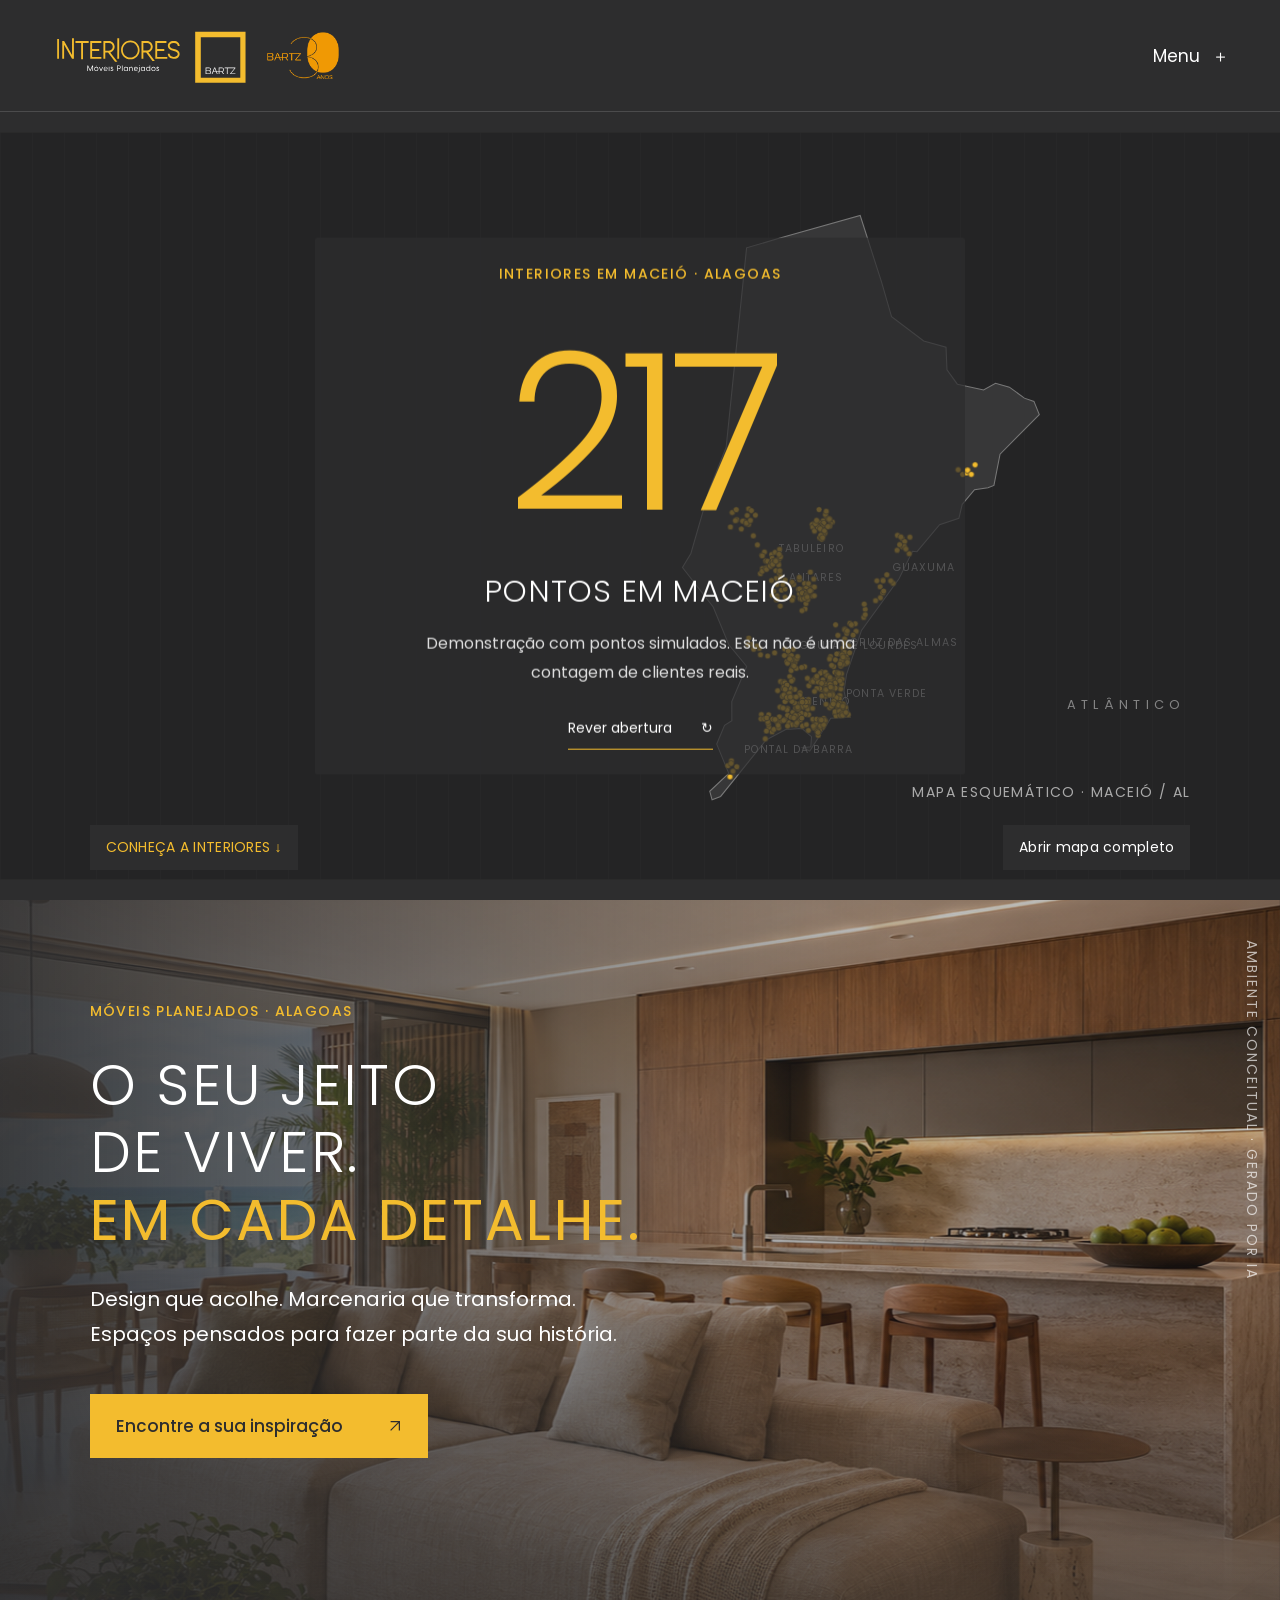
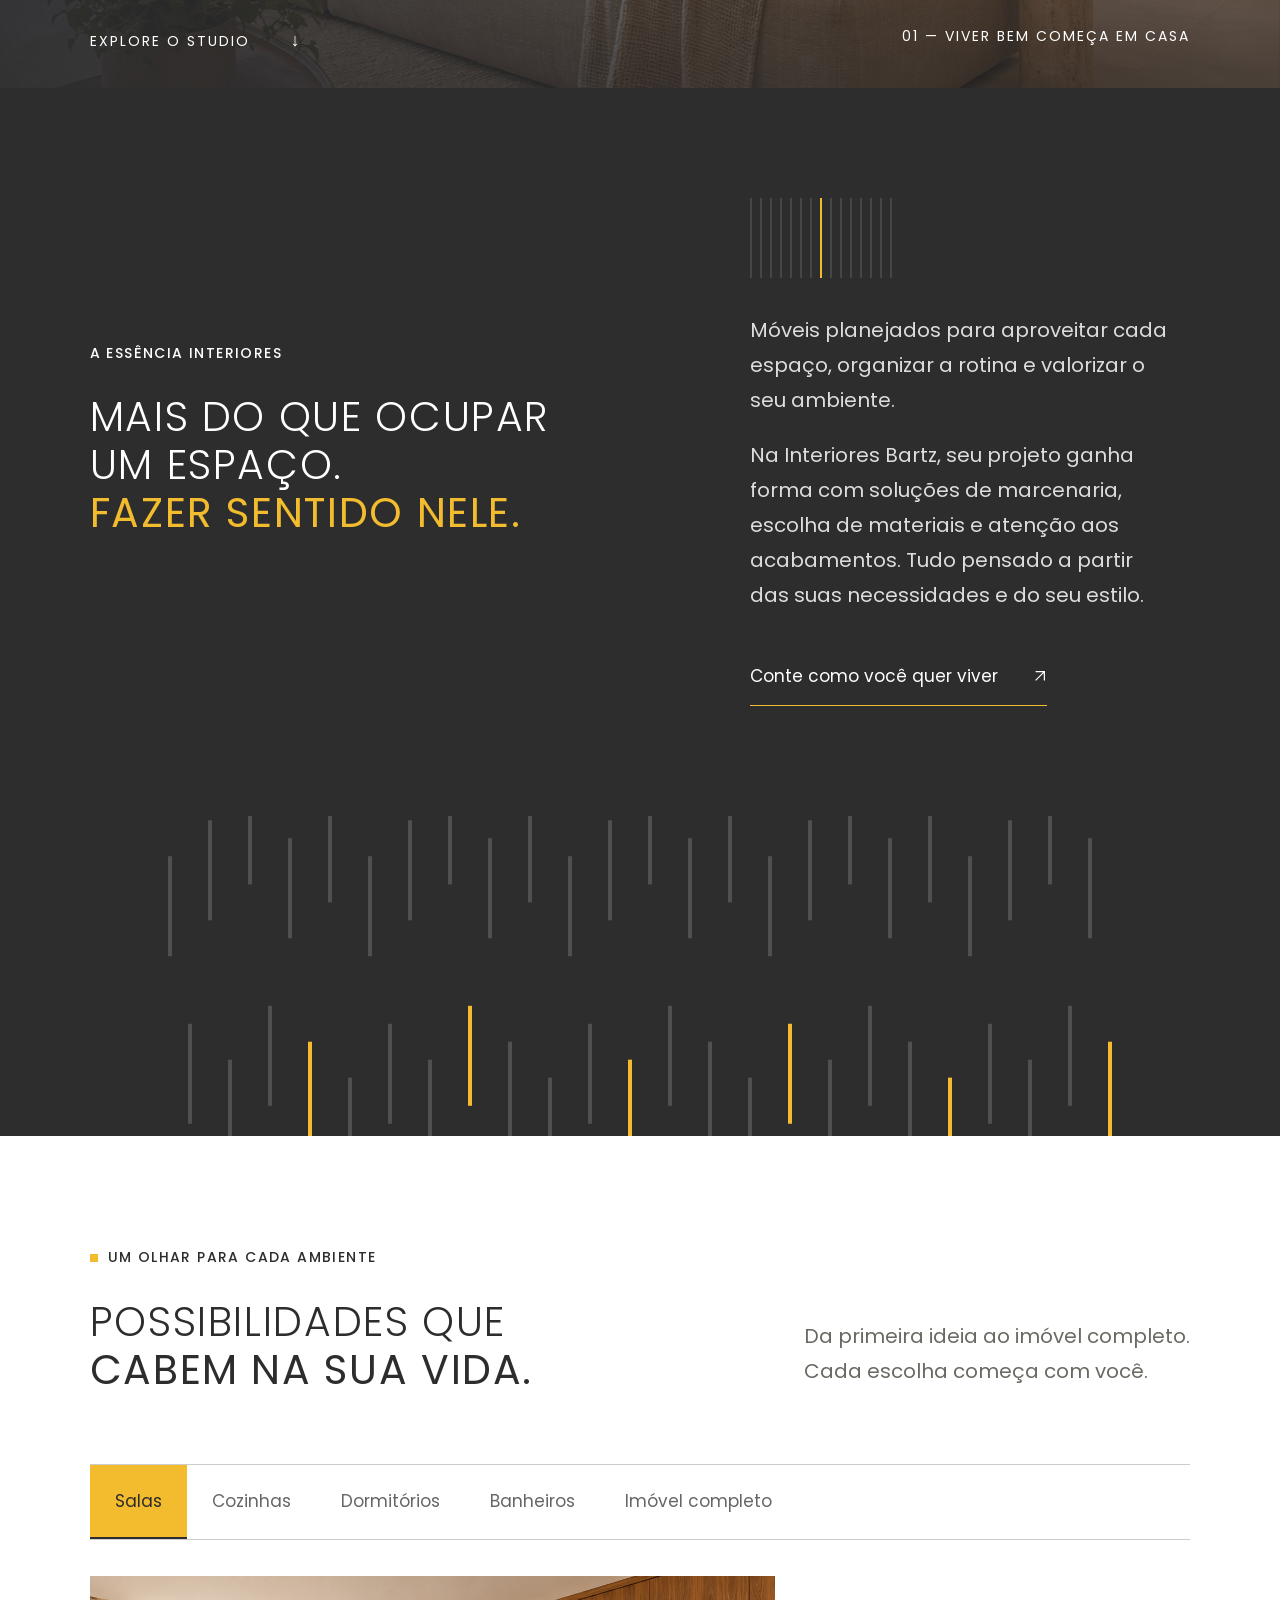
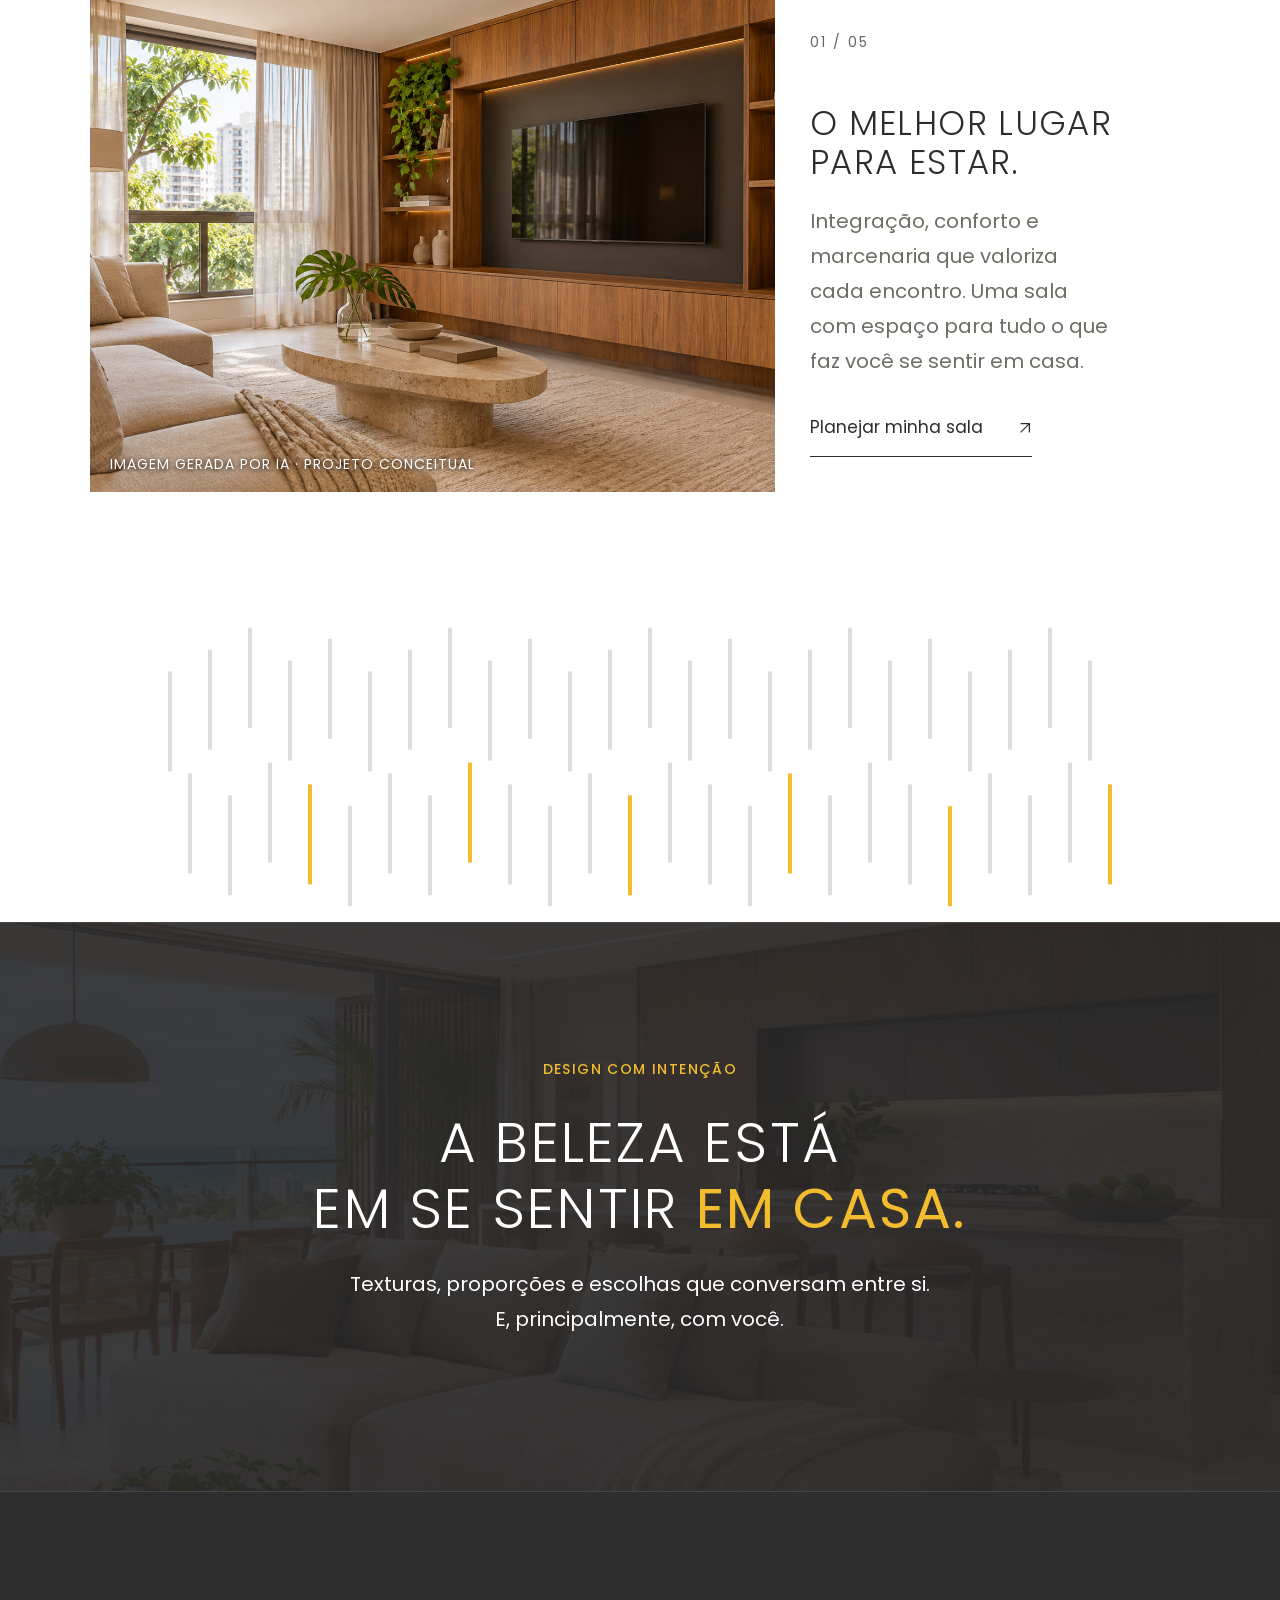
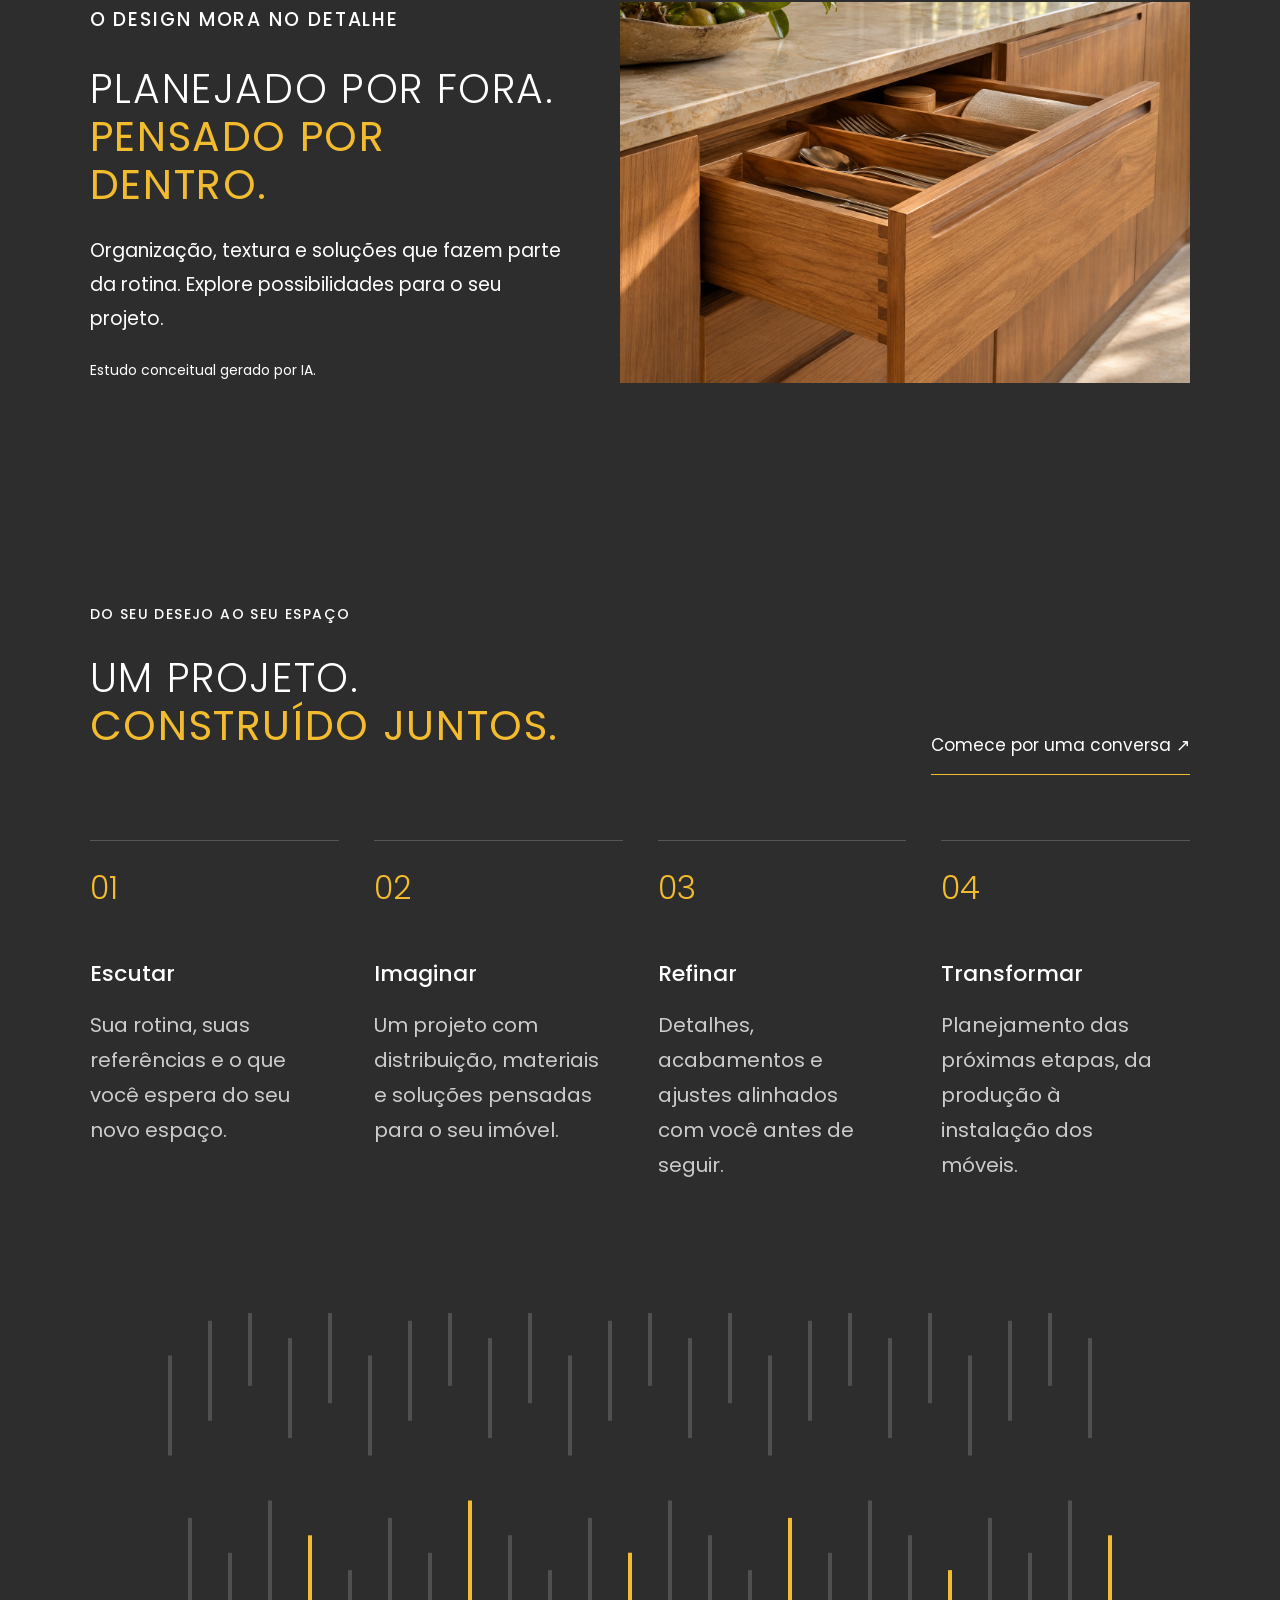
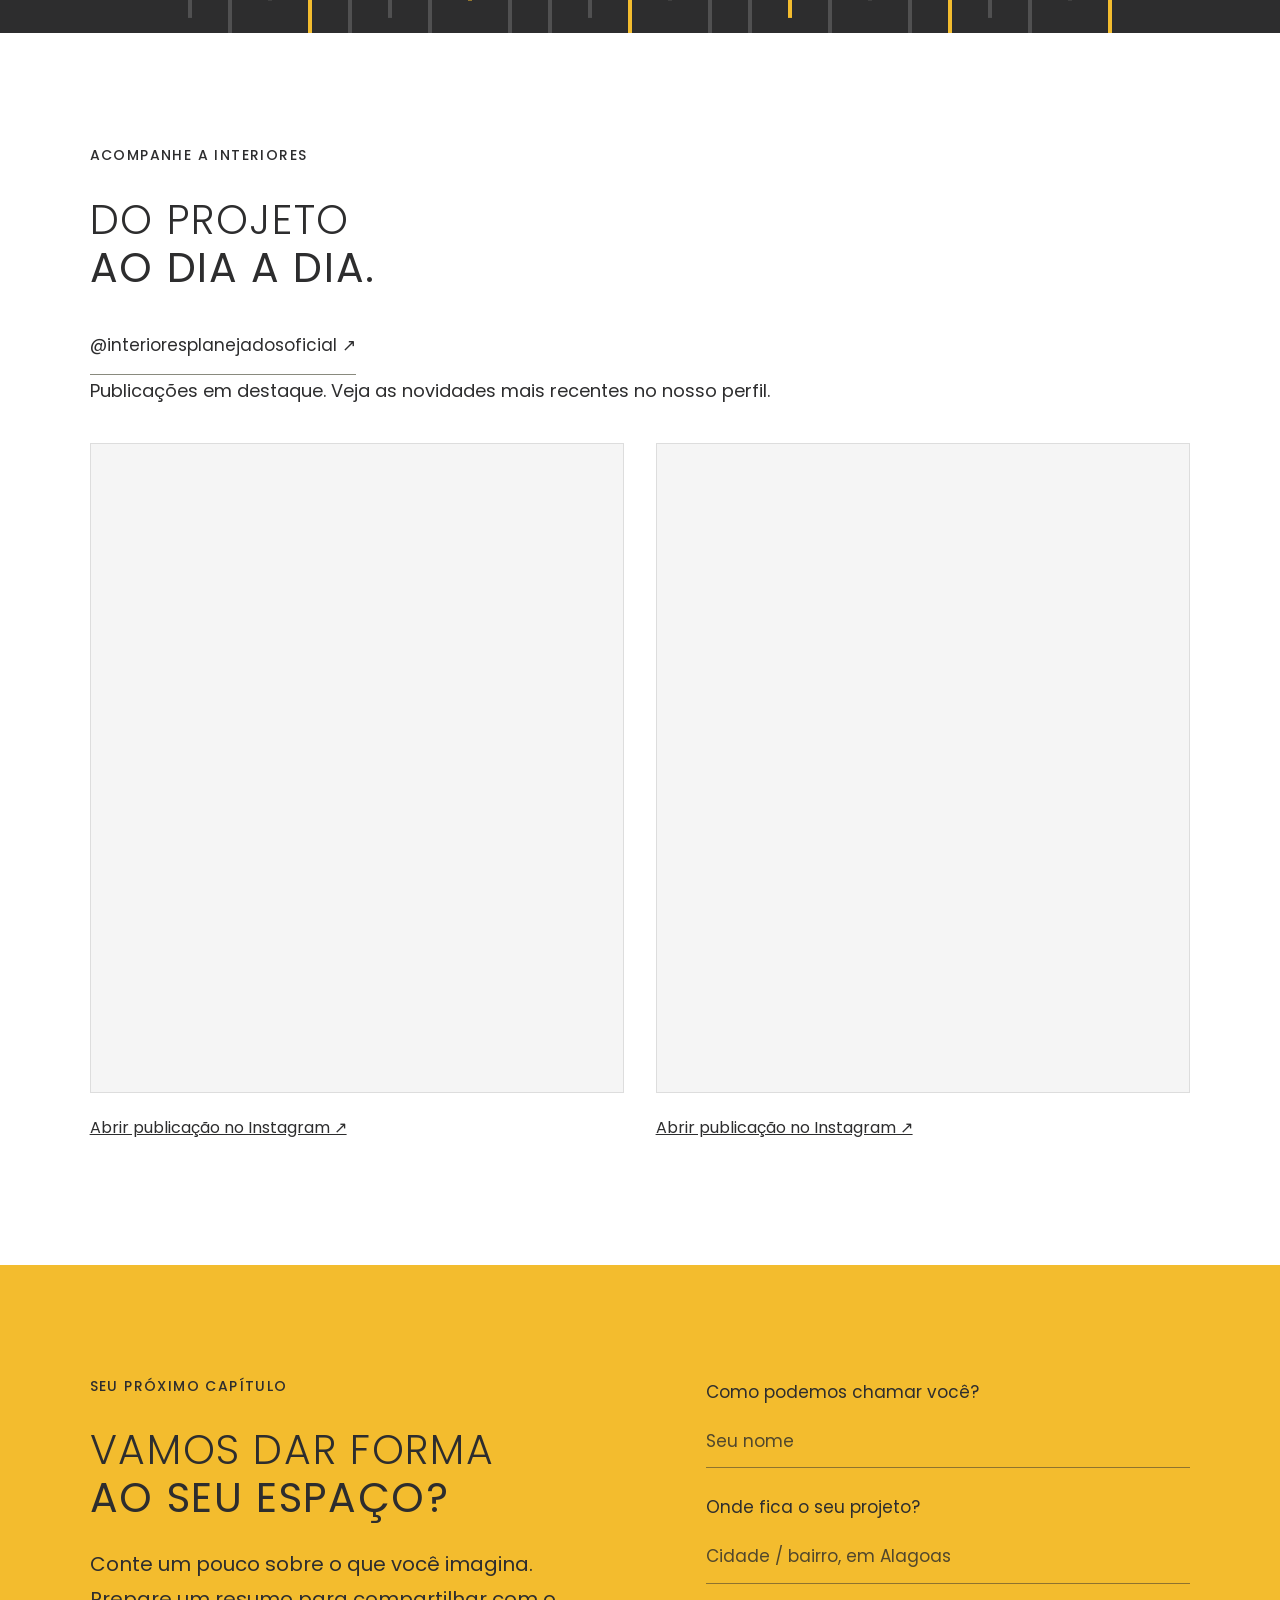
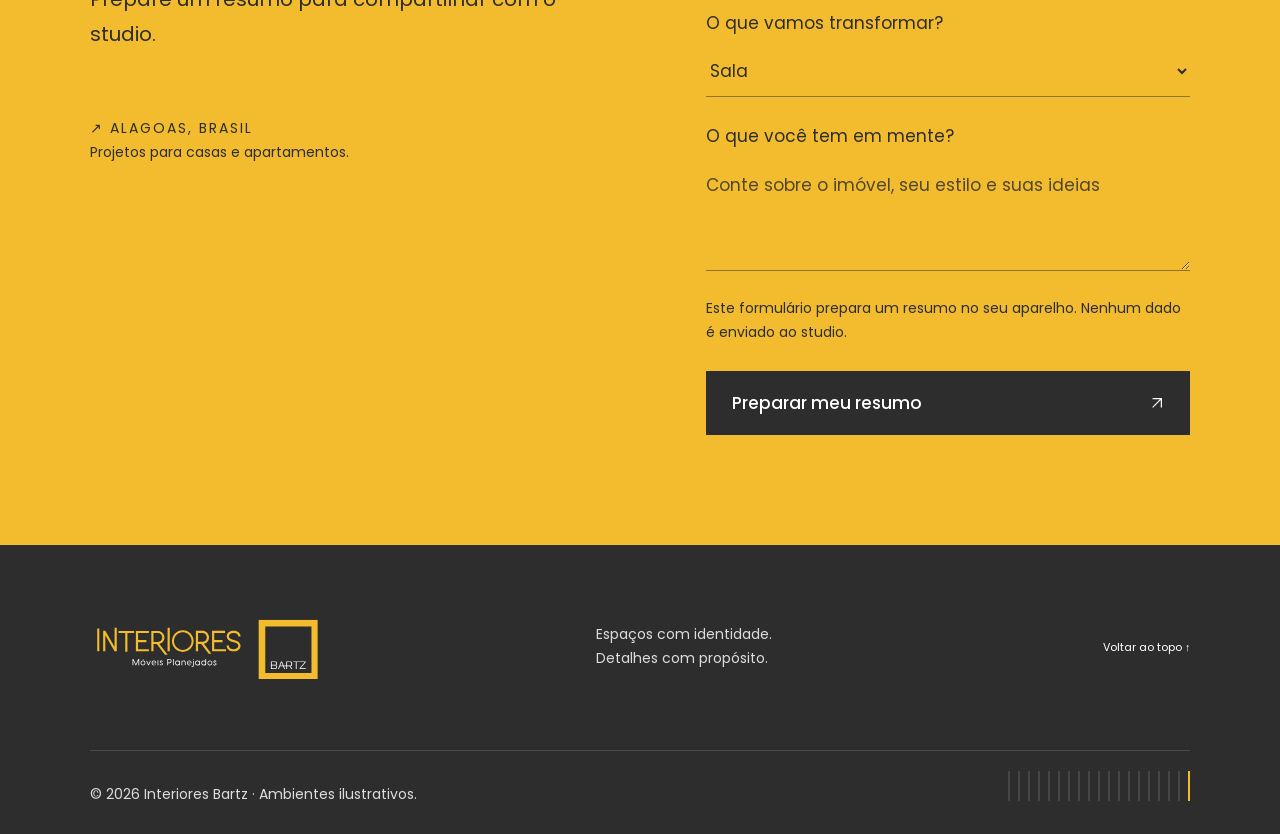
==== commit eb70a64d: "Inclui marca Bartz 30 anos no site e no painel" ====
--- a/index.html
+++ b/index.html
@@ -3,7 +3,7 @@
 <head><meta charset="utf-8"><meta name="viewport" content="width=device-width,initial-scale=1"><meta name="theme-color" content="#2D2D2E"><meta name="description" content="Interiores Bartz. Móveis planejados e interiores pensados para o seu jeito de viver, em Alagoas."><title>Interiores Bartz — Espaços para viver</title><link rel="preload" href="assets/fonts/poppins-light.ttf" as="font" type="font/ttf" crossorigin><link rel="stylesheet" href="assets/site.css"><link rel="stylesheet" href="assets/brand.css"><script src="dados.js" defer></script><script src="assets/public-map.js" defer></script><script src="assets/site.js" defer></script></head>
 <body>
 <a class="skip" href="#conteudo">Ir para o conteúdo</a>
-<header class="header"><a class="brand" href="#inicio" aria-label="Interiores Bartz início"><img src="assets/brand/logo-horizontal.svg" alt="Interiores — Móveis Planejados · Bartz" width="234" height="75"></a><button class="menu-toggle" aria-expanded="false" aria-controls="navigation">Menu <span>＋</span></button><nav id="navigation" aria-label="Navegação principal"><a href="#essencia">Nossa essência</a><a href="#ambientes">Ambientes</a><a href="#processo">Como criamos</a><a href="studio/">Acessar Studio</a><a class="nav-cta" href="#contato">Vamos conversar <span>↗</span></a></nav></header>
+<header class="header"><div class="header-brands"><a class="brand" href="#inicio" aria-label="Interiores Bartz início"><img src="assets/brand/logo-horizontal.svg" alt="Interiores — Móveis Planejados · Bartz" width="234" height="75"></a><img class="companion-logo" src="assets/brand/logo-complementar.png" alt="Bartz — 30 anos" width="122" height="79"></div><button class="menu-toggle" aria-expanded="false" aria-controls="navigation">Menu <span>＋</span></button><nav id="navigation" aria-label="Navegação principal"><a href="#essencia">Nossa essência</a><a href="#ambientes">Ambientes</a><a href="#processo">Como criamos</a><a href="studio/">Acessar Studio</a><a class="nav-cta" href="#contato">Vamos conversar <span>↗</span></a></nav></header>
 <main id="conteudo">
 <section class="map-opening" id="inicio" aria-label="Mapa de presença da Interiores em Maceió, Alagoas">
 <div id="map-fallback" class="map-fallback"><svg id="public-geography" viewBox="0 0 1200 700" aria-label="Mapa esquemático dos pontos em Maceió" role="img"><defs><pattern id="map-lines" width="30" height="30" patternUnits="userSpaceOnUse"><path d="M0 0V30" stroke="#ffffff" stroke-opacity=".025"/></pattern></defs><rect width="1200" height="700" fill="#242425"/><rect width="1200" height="700" fill="url(#map-lines)"/><g id="geography-shapes"></g><g id="public-pins"></g><text x="1000" y="540" fill="#ffffff70" font-size="12" letter-spacing="5">ATLÂNTICO</text></svg><span class="schematic-note">MAPA ESQUEMÁTICO · MACEIÓ / AL</span></div>
--- a/assets/brand.css
+++ b/assets/brand.css
@@ -29,3 +29,27 @@
 .kinetic-band{height:220px;display:flex;gap:16px;justify-content:center;align-items:center;overflow:hidden;background:#2d2d2e;pointer-events:none;contain:layout paint}.kinetic-band i{display:block;flex:0 0 4px;background:#505051;will-change:transform}.kinetic-band i:nth-child(8n){background:#f3bc2e}.environments+.kinetic-band{background:#fff}.environments+.kinetic-band i{background:#ddd}.environments+.kinetic-band i:nth-child(8n){background:#f3bc2e}@media(max-width:700px){.kinetic-band{height:150px;gap:8px}.kinetic-band i{flex-basis:2px;max-height:90px}}@media(prefers-reduced-motion:reduce){.kinetic-band i{transform:none!important;will-change:auto}}
 .kinetic-band{height:320px;align-items:flex-start;padding-top:115px}.kinetic-band i{height:100px;max-height:none}@media(max-width:700px){.kinetic-band{height:280px;padding-top:90px}.kinetic-band i{height:80px!important}}
 .craft{display:grid;grid-template-columns:1fr 1.2fr;gap:55px;align-items:center}.craft img{width:100%;display:block}.craft p{font-size:19px;line-height:1.8}.craft small{font-size:14px}.instagram-section{background:#fff;color:#2d2d2e}.instagram-section h2 em{color:#2d2d2e}.instagram-section>p{line-height:1.8}.instagram-posts{display:grid;grid-template-columns:repeat(2,minmax(0,1fr));gap:32px;margin-top:35px;max-width:1100px}.instagram-posts iframe{width:100%;height:650px;border:1px solid #ddd;background:#f5f5f5}.instagram-posts article>a{display:block;padding:15px 0;font-size:16px;text-decoration:underline}@media(max-width:700px){.craft,.instagram-posts{grid-template-columns:1fr}.craft{gap:25px}.instagram-posts iframe{height:580px}}
+
+/* Original companion mark, paired with the main brand in the header. */
+.header-brands{display:flex;align-items:center;gap:24px;flex-shrink:0}
+.header-brands .companion-logo{display:block;width:88px;height:auto;flex-shrink:0}
+@media(max-width:1280px){
+  .header-brands{gap:16px}
+  .header .header-brands .brand,.header .header-brands .brand img{width:200px}
+  .header-brands .companion-logo{width:72px}
+  .menu-toggle{display:flex;align-items:center;gap:12px;border:0;background:none;color:inherit;padding:12px 0;font-size:17px}
+  .header nav{display:none;position:absolute;top:100%;left:0;right:0;background:var(--ink);padding:20px 6% 30px;flex-direction:column;align-items:stretch;gap:0;box-shadow:0 12px 20px #0001}
+  .header nav.open{display:flex}
+  .header nav a{padding:17px 0;font-size:17px;border-bottom:1px solid #ffffff30}
+  .header nav .nav-cta{padding:16px;margin-left:0}
+}
+@media(max-width:700px){
+  .header-brands{gap:12px}
+  .header .header-brands .brand,.header .header-brands .brand img{width:165px}
+  .header-brands .companion-logo{width:60px}
+}
+@media(max-width:380px){
+  .header-brands{gap:10px}
+  .header .header-brands .brand,.header .header-brands .brand img{width:140px}
+  .header-brands .companion-logo{width:50px}
+}
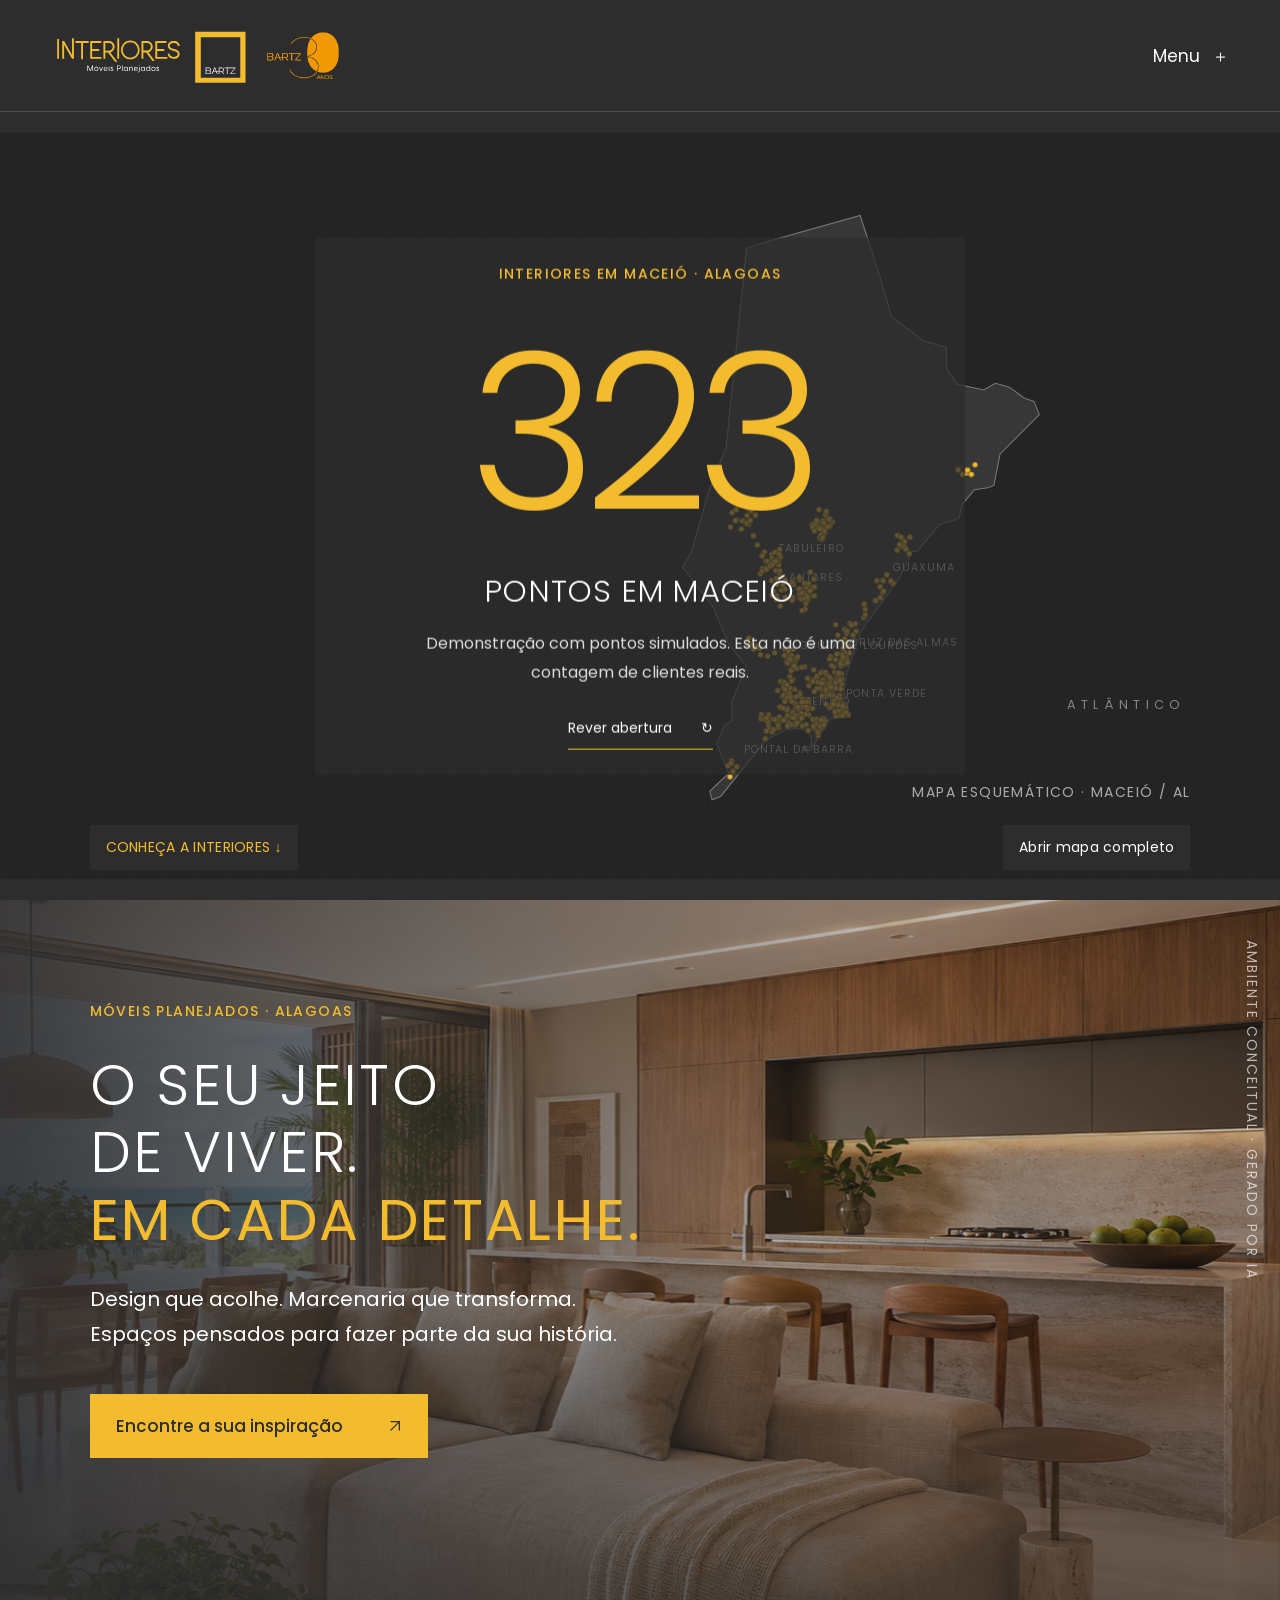
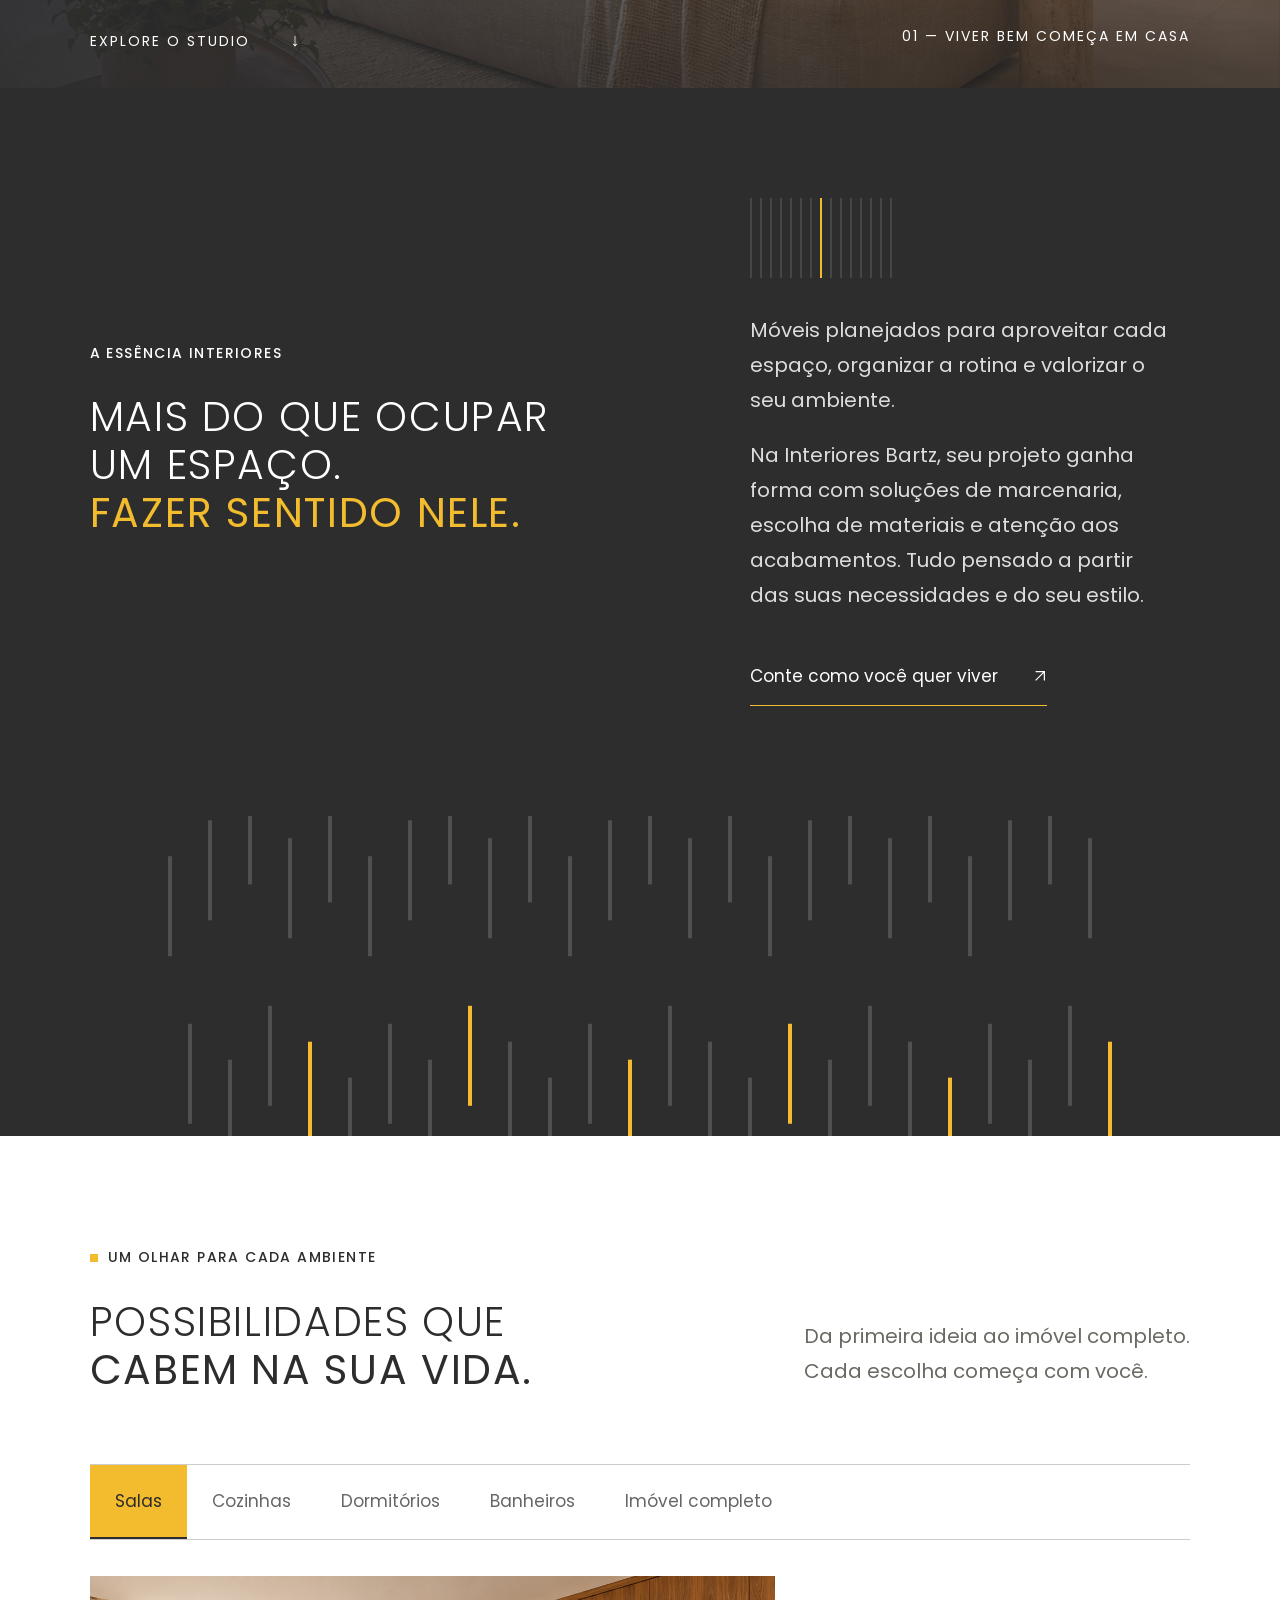
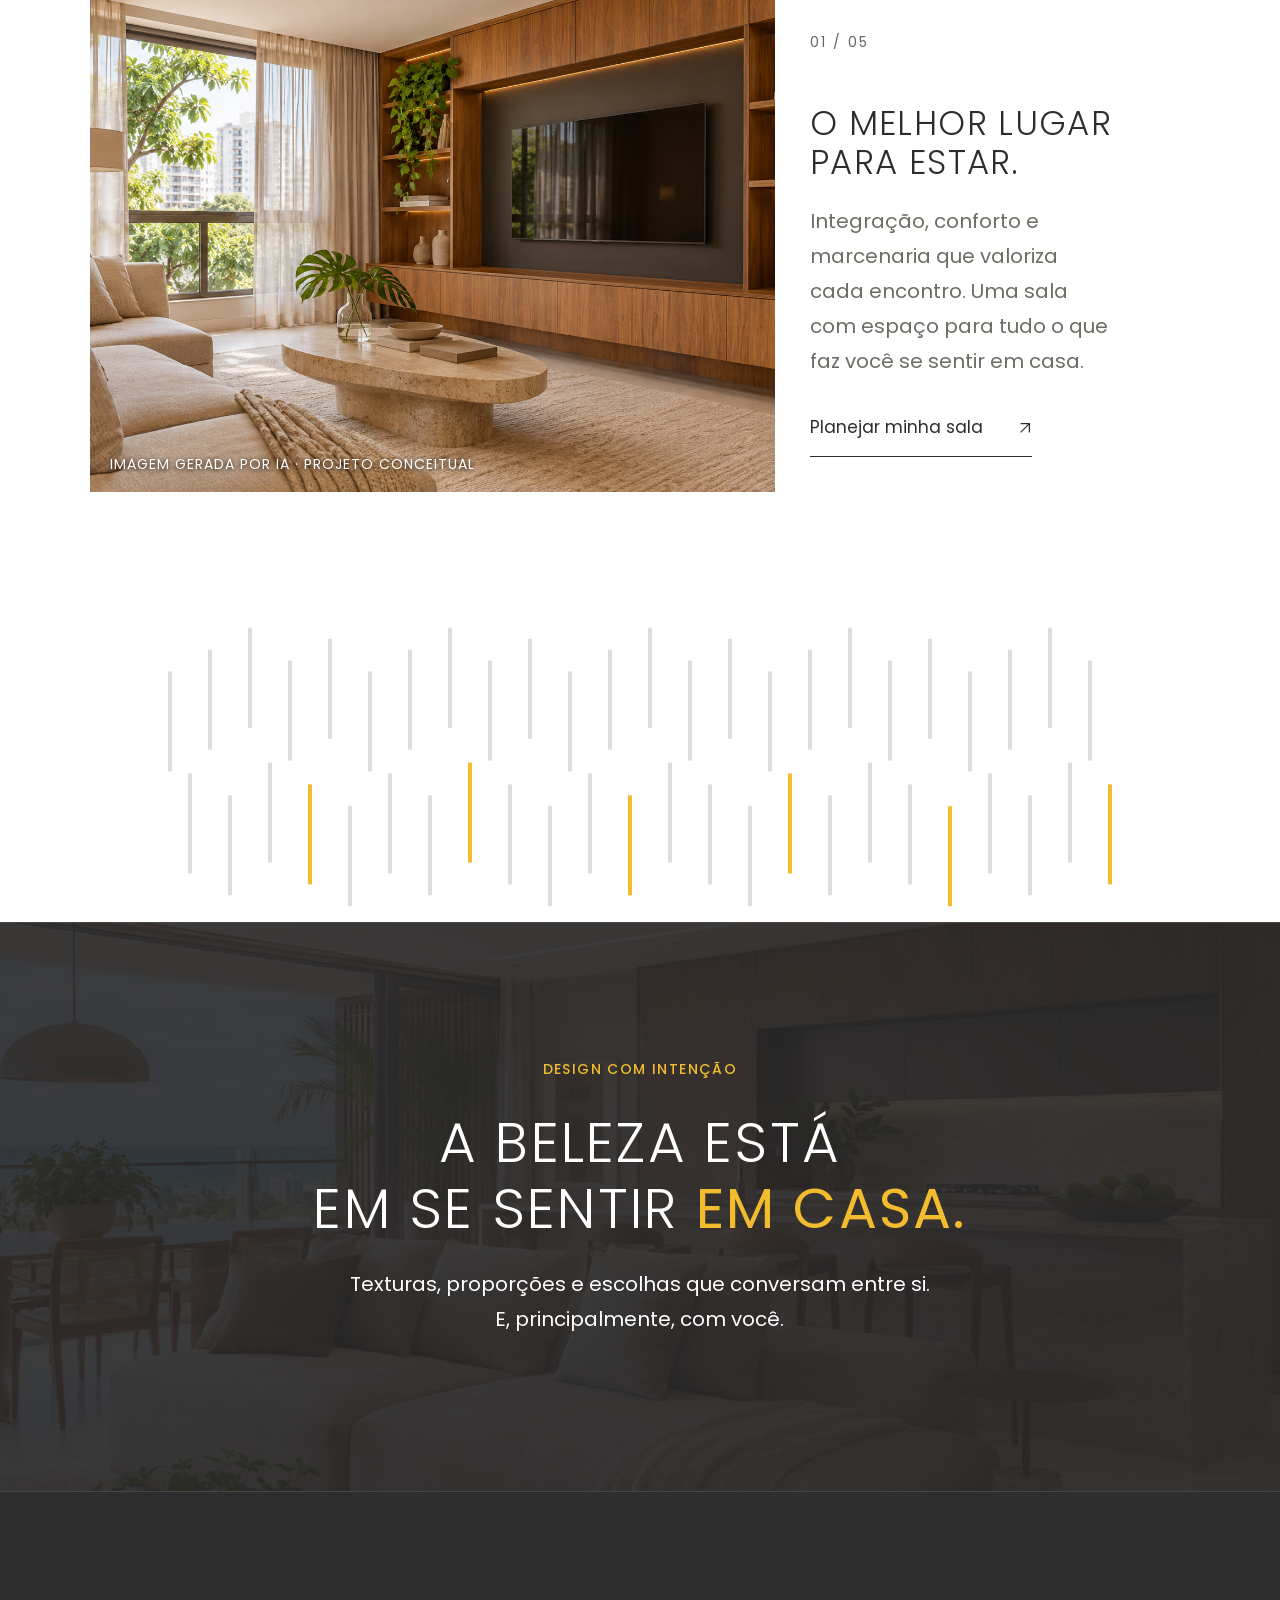
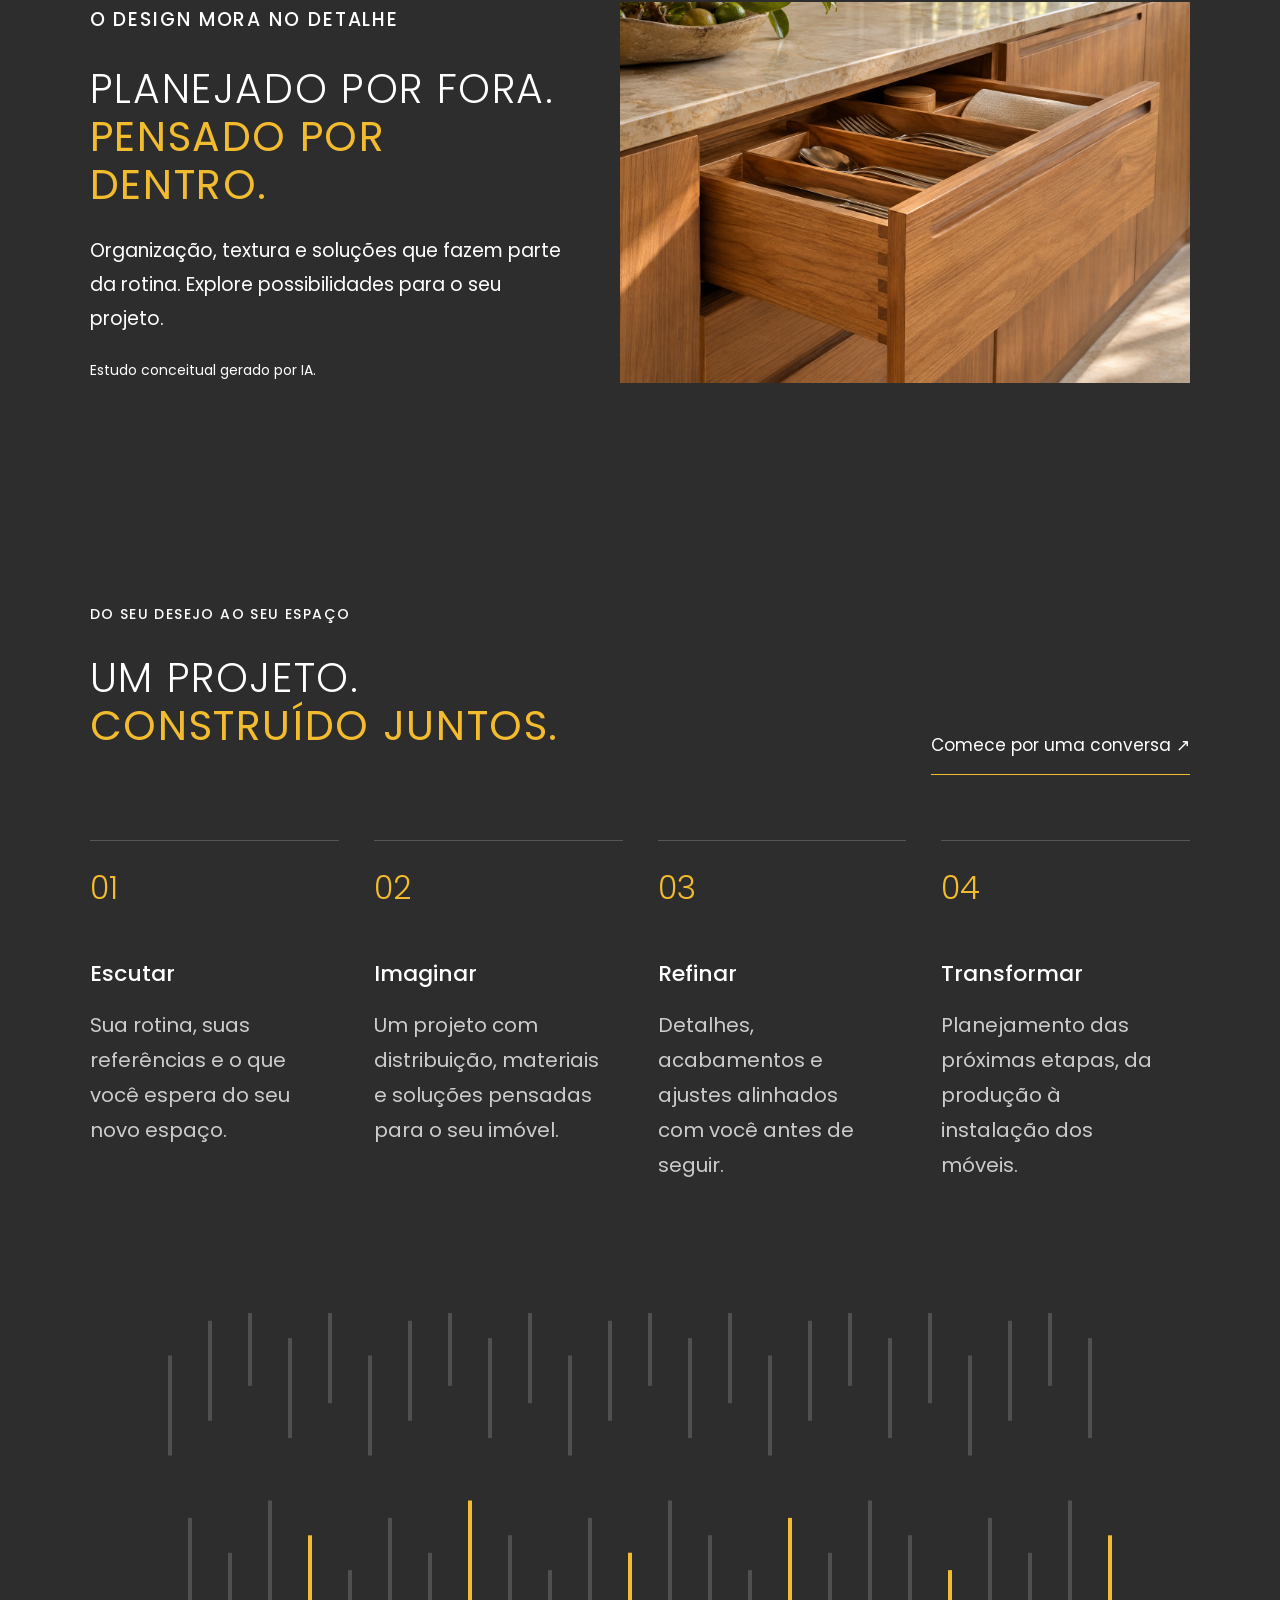
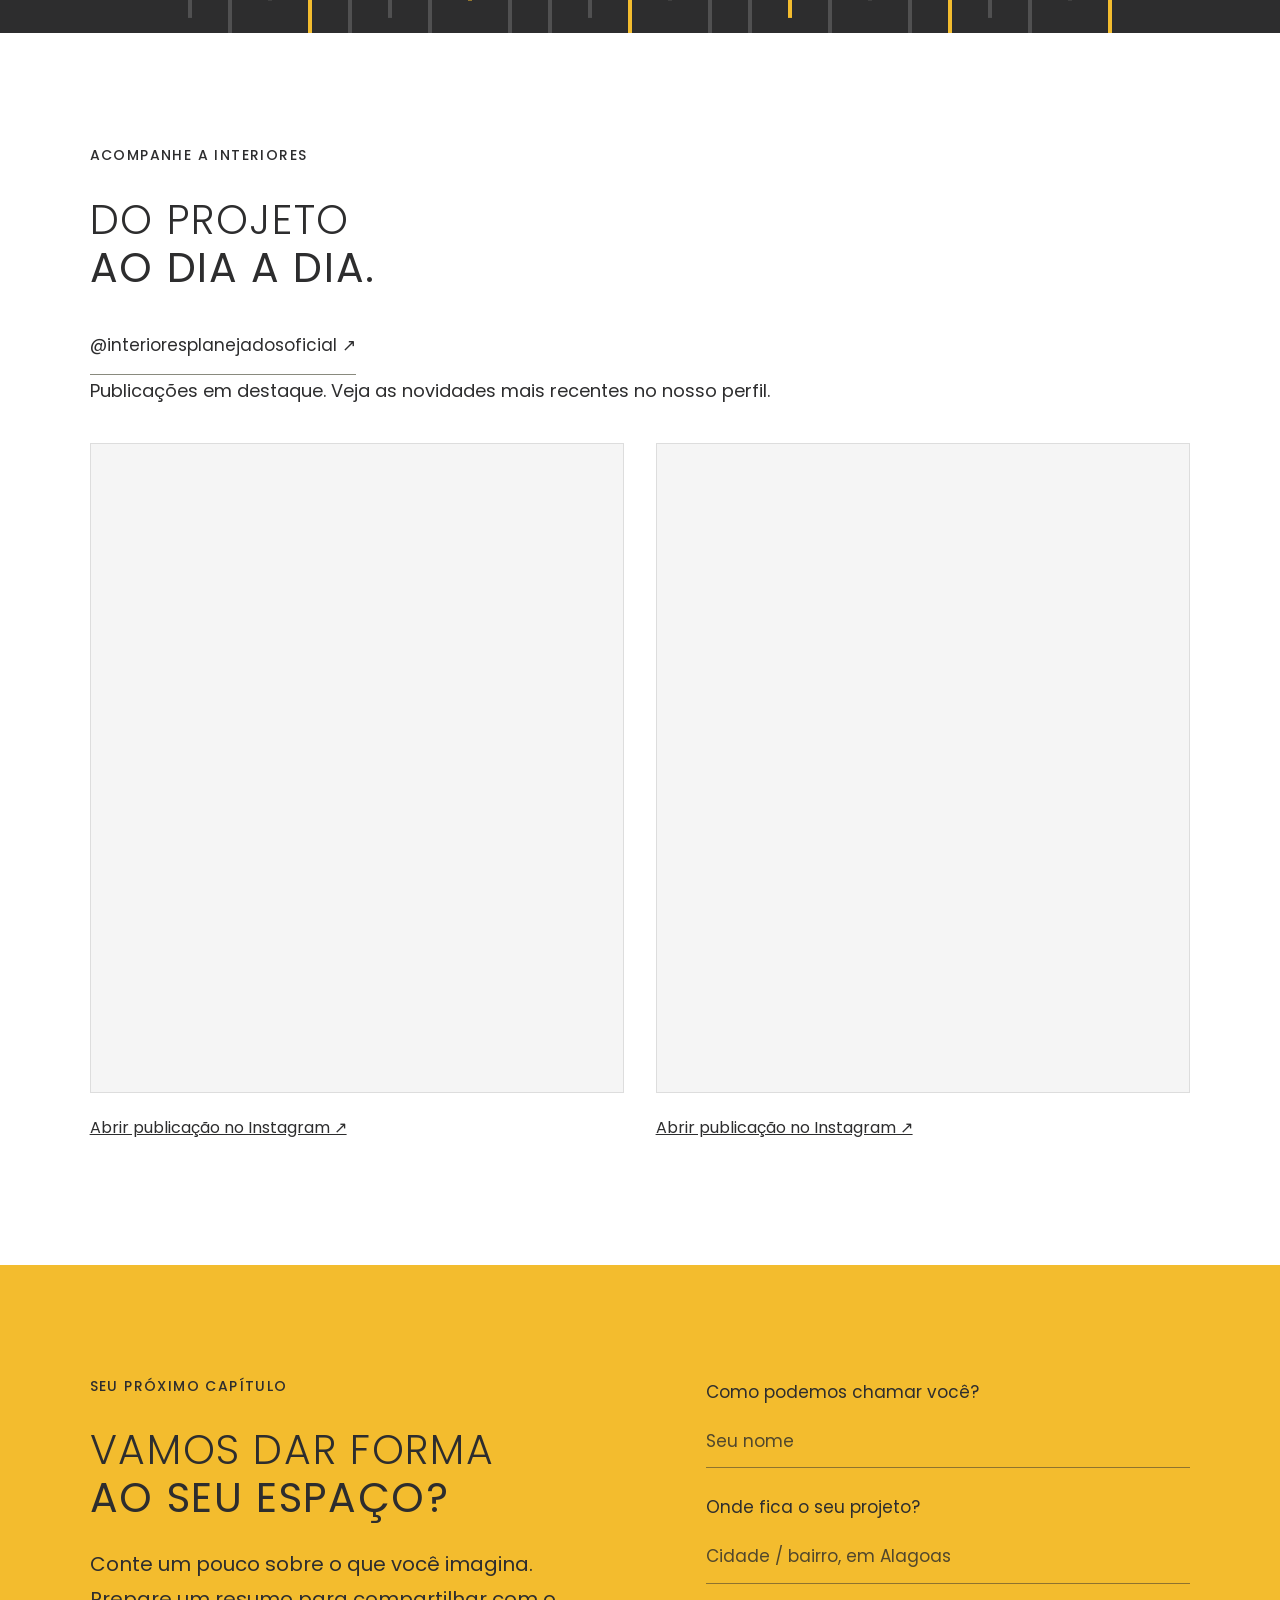
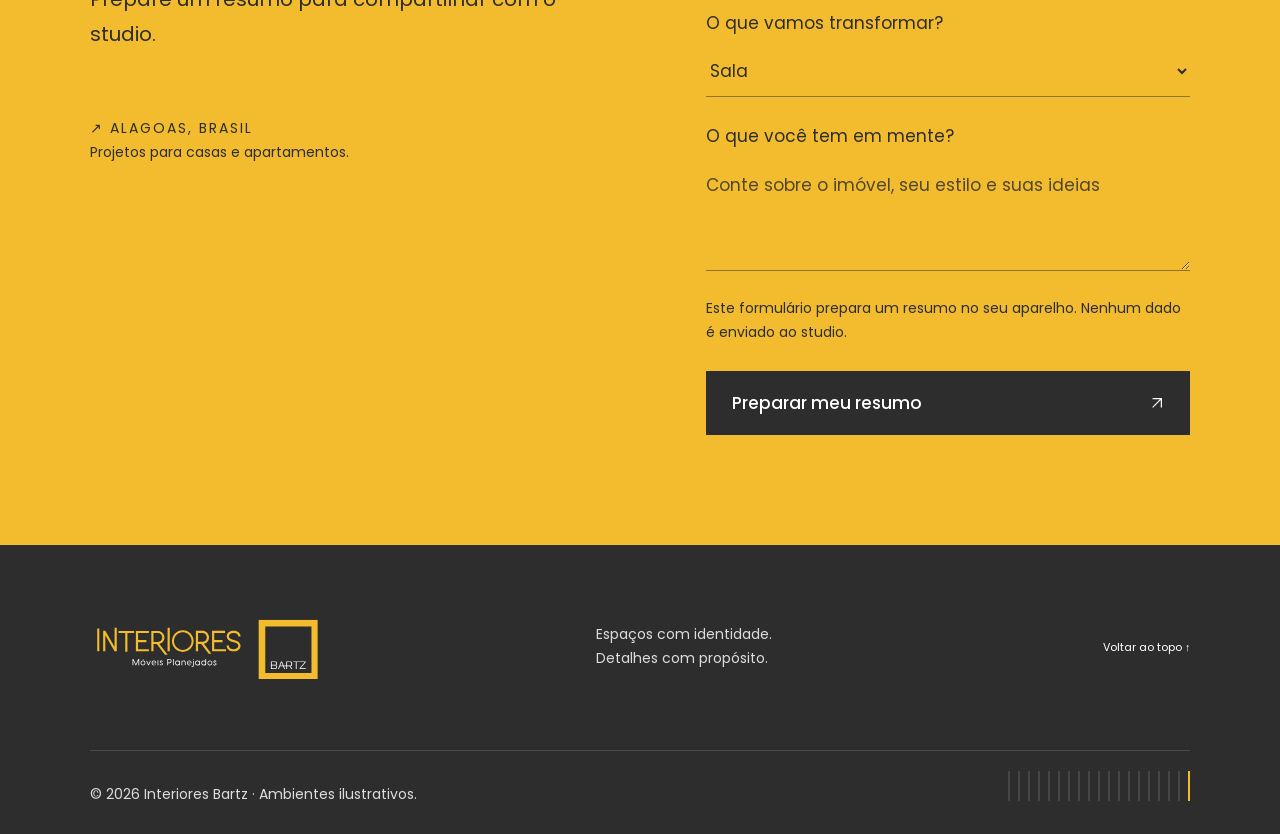
==== commit 4709edaf: "Garante marcas lado a lado e atualiza versão dos estilos" ====
--- a/index.html
+++ b/index.html
@@ -1,6 +1,6 @@
 <!doctype html>
 <html lang="pt-BR">
-<head><meta charset="utf-8"><meta name="viewport" content="width=device-width,initial-scale=1"><meta name="theme-color" content="#2D2D2E"><meta name="description" content="Interiores Bartz. Móveis planejados e interiores pensados para o seu jeito de viver, em Alagoas."><title>Interiores Bartz — Espaços para viver</title><link rel="preload" href="assets/fonts/poppins-light.ttf" as="font" type="font/ttf" crossorigin><link rel="stylesheet" href="assets/site.css"><link rel="stylesheet" href="assets/brand.css"><script src="dados.js" defer></script><script src="assets/public-map.js" defer></script><script src="assets/site.js" defer></script></head>
+<head><meta charset="utf-8"><meta name="viewport" content="width=device-width,initial-scale=1"><meta name="theme-color" content="#2D2D2E"><meta name="description" content="Interiores Bartz. Móveis planejados e interiores pensados para o seu jeito de viver, em Alagoas."><title>Interiores Bartz — Espaços para viver</title><link rel="preload" href="assets/fonts/poppins-light.ttf" as="font" type="font/ttf" crossorigin><link rel="stylesheet" href="assets/site.css"><link rel="stylesheet" href="assets/brand.css?v=bartz-marcas-lado-a-lado-2"><script src="dados.js" defer></script><script src="assets/public-map.js" defer></script><script src="assets/site.js" defer></script></head>
 <body>
 <a class="skip" href="#conteudo">Ir para o conteúdo</a>
 <header class="header"><div class="header-brands"><a class="brand" href="#inicio" aria-label="Interiores Bartz início"><img src="assets/brand/logo-horizontal.svg" alt="Interiores — Móveis Planejados · Bartz" width="234" height="75"></a><img class="companion-logo" src="assets/brand/logo-complementar.png" alt="Bartz — 30 anos" width="122" height="79"></div><button class="menu-toggle" aria-expanded="false" aria-controls="navigation">Menu <span>＋</span></button><nav id="navigation" aria-label="Navegação principal"><a href="#essencia">Nossa essência</a><a href="#ambientes">Ambientes</a><a href="#processo">Como criamos</a><a href="studio/">Acessar Studio</a><a class="nav-cta" href="#contato">Vamos conversar <span>↗</span></a></nav></header>
--- a/assets/brand.css
+++ b/assets/brand.css
@@ -31,7 +31,7 @@
 .craft{display:grid;grid-template-columns:1fr 1.2fr;gap:55px;align-items:center}.craft img{width:100%;display:block}.craft p{font-size:19px;line-height:1.8}.craft small{font-size:14px}.instagram-section{background:#fff;color:#2d2d2e}.instagram-section h2 em{color:#2d2d2e}.instagram-section>p{line-height:1.8}.instagram-posts{display:grid;grid-template-columns:repeat(2,minmax(0,1fr));gap:32px;margin-top:35px;max-width:1100px}.instagram-posts iframe{width:100%;height:650px;border:1px solid #ddd;background:#f5f5f5}.instagram-posts article>a{display:block;padding:15px 0;font-size:16px;text-decoration:underline}@media(max-width:700px){.craft,.instagram-posts{grid-template-columns:1fr}.craft{gap:25px}.instagram-posts iframe{height:580px}}
 
 /* Original companion mark, paired with the main brand in the header. */
-.header-brands{display:flex;align-items:center;gap:24px;flex-shrink:0}
+.header-brands{display:flex;flex-flow:row nowrap;align-items:center;gap:24px;flex-shrink:0}
 .header-brands .companion-logo{display:block;width:88px;height:auto;flex-shrink:0}
 @media(max-width:1280px){
   .header-brands{gap:16px}
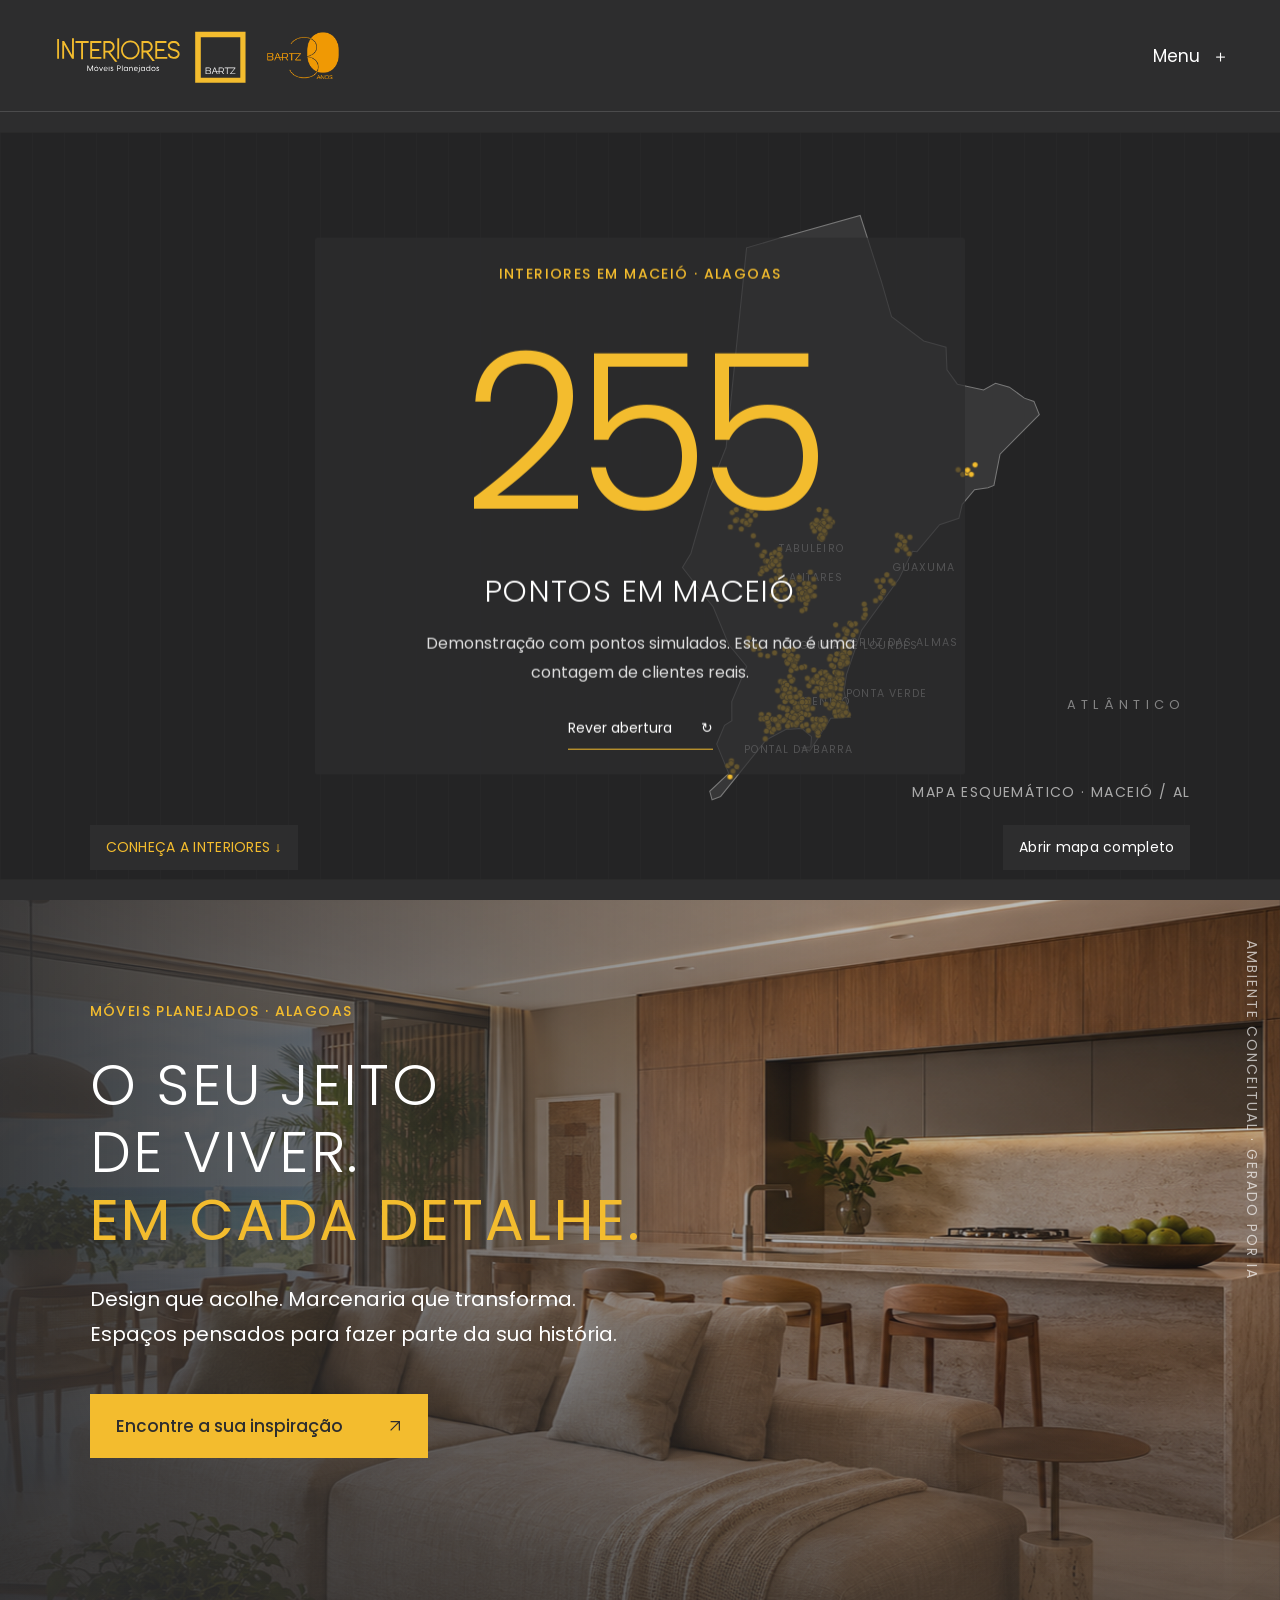
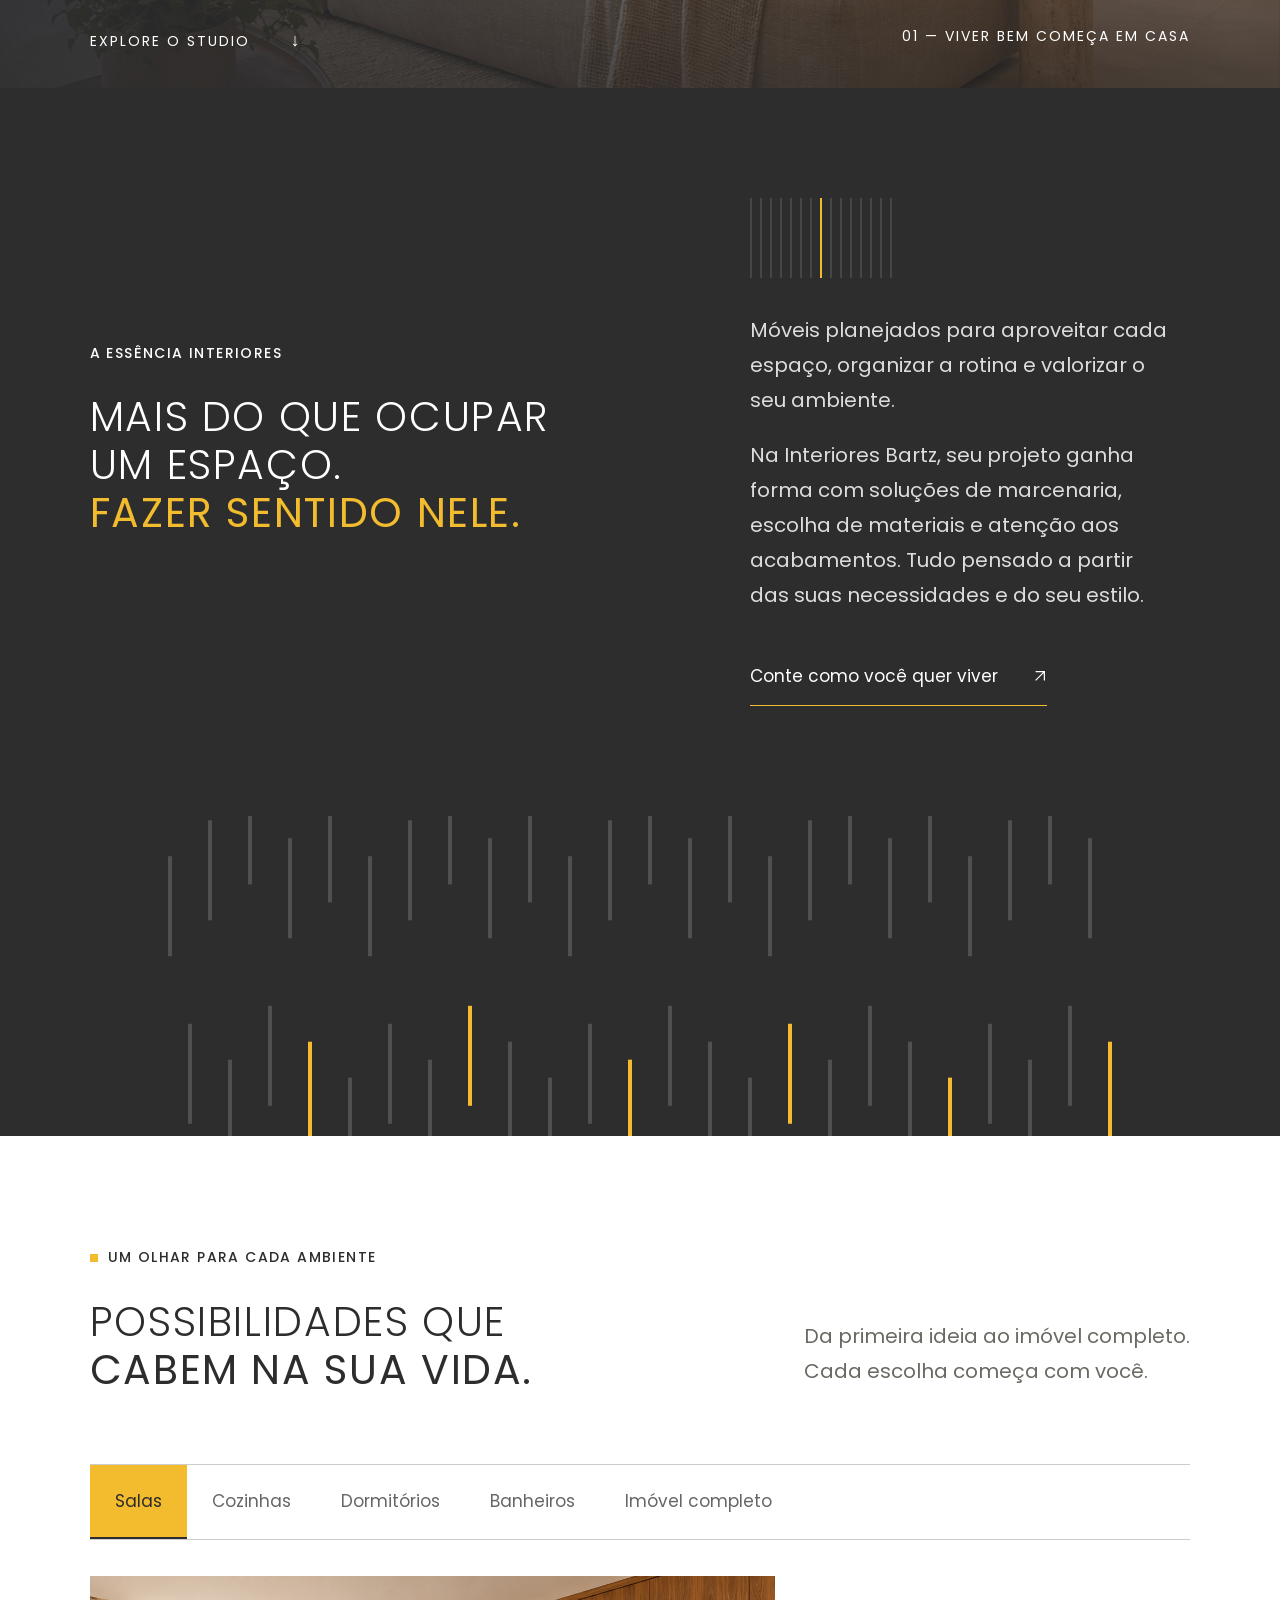
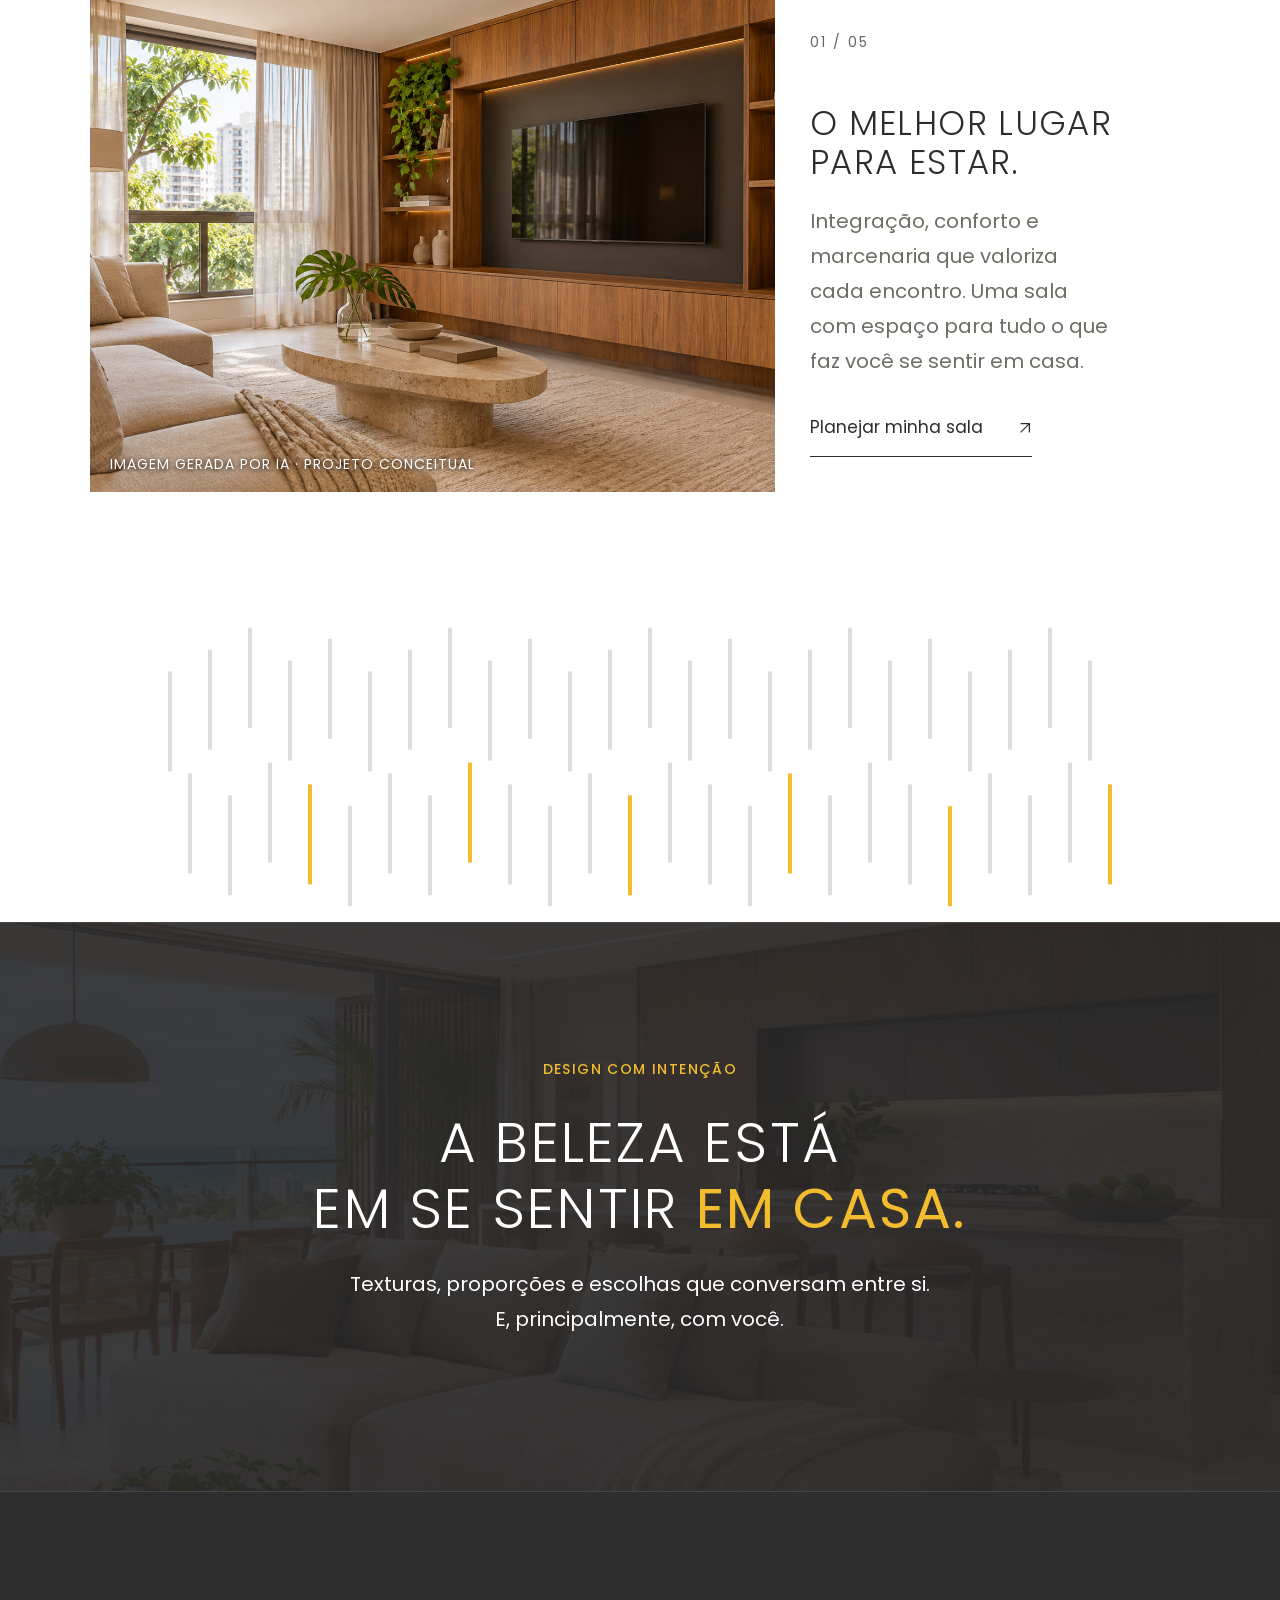
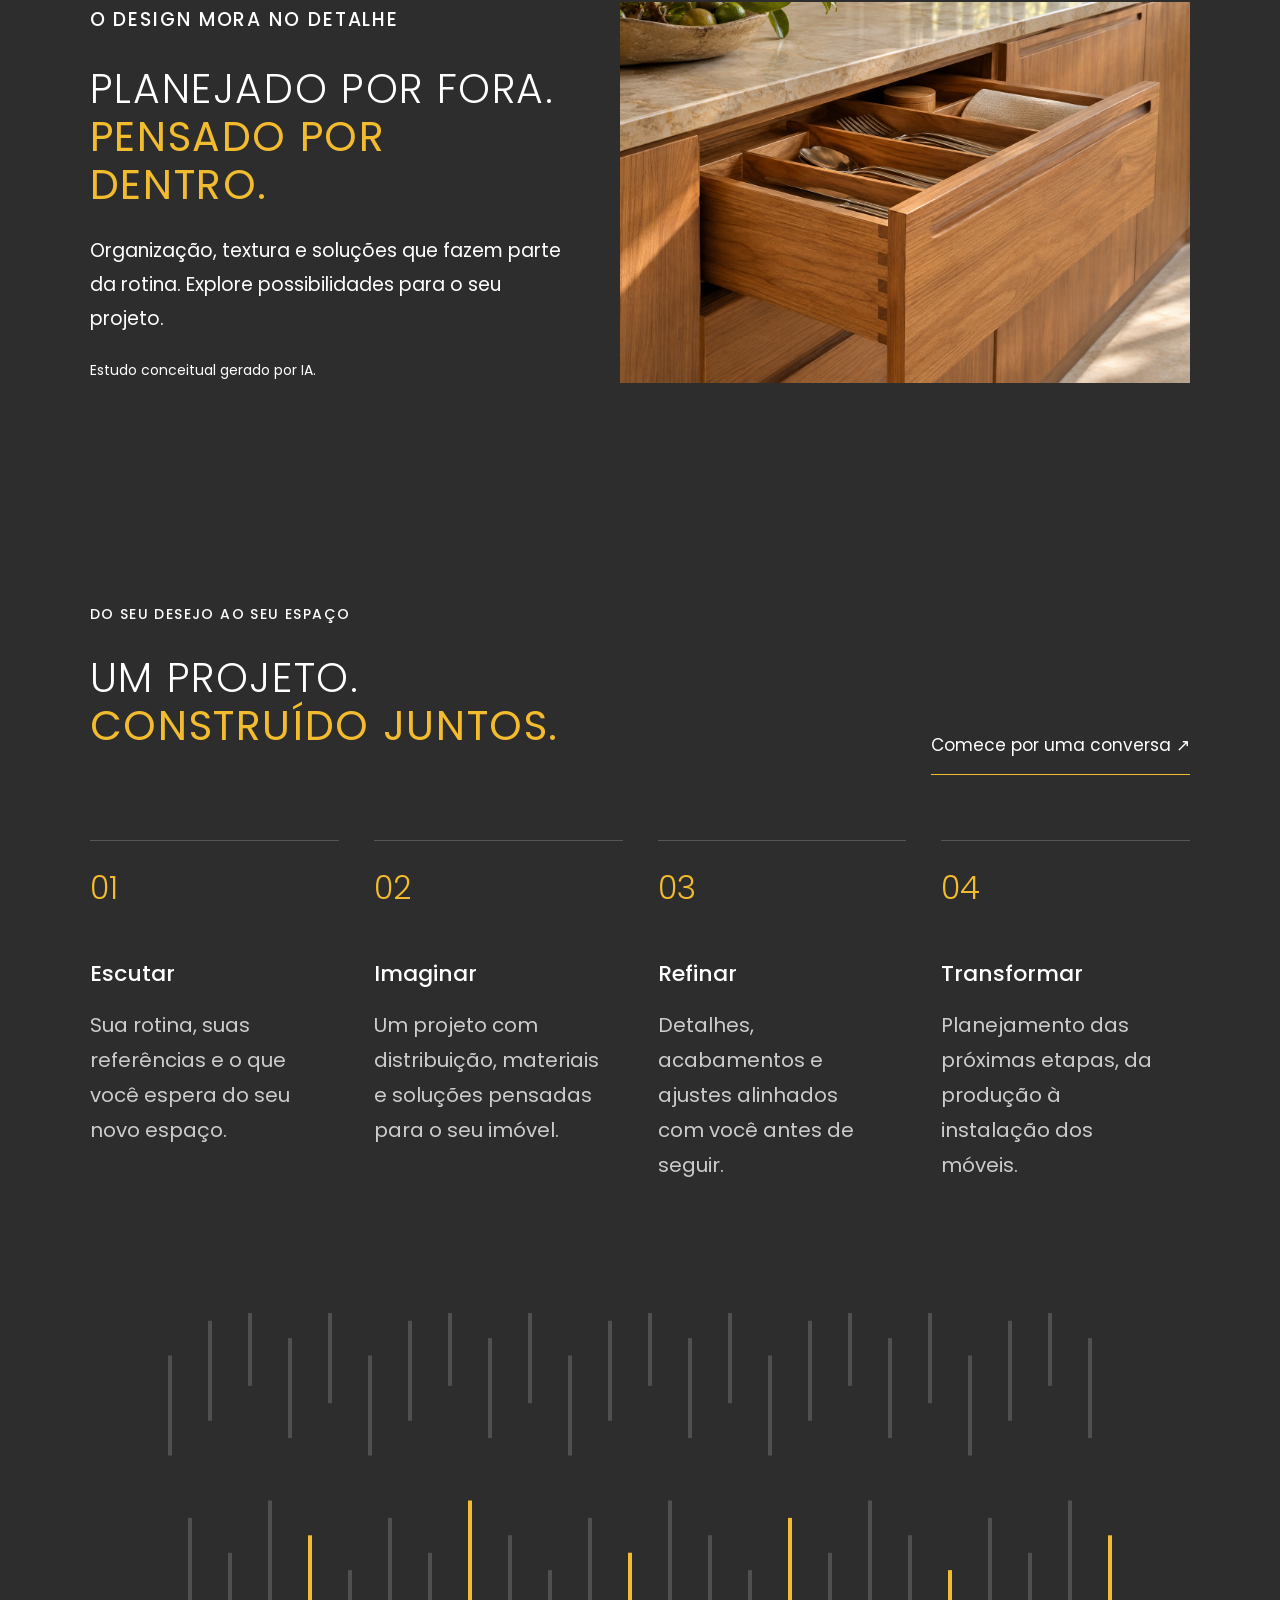
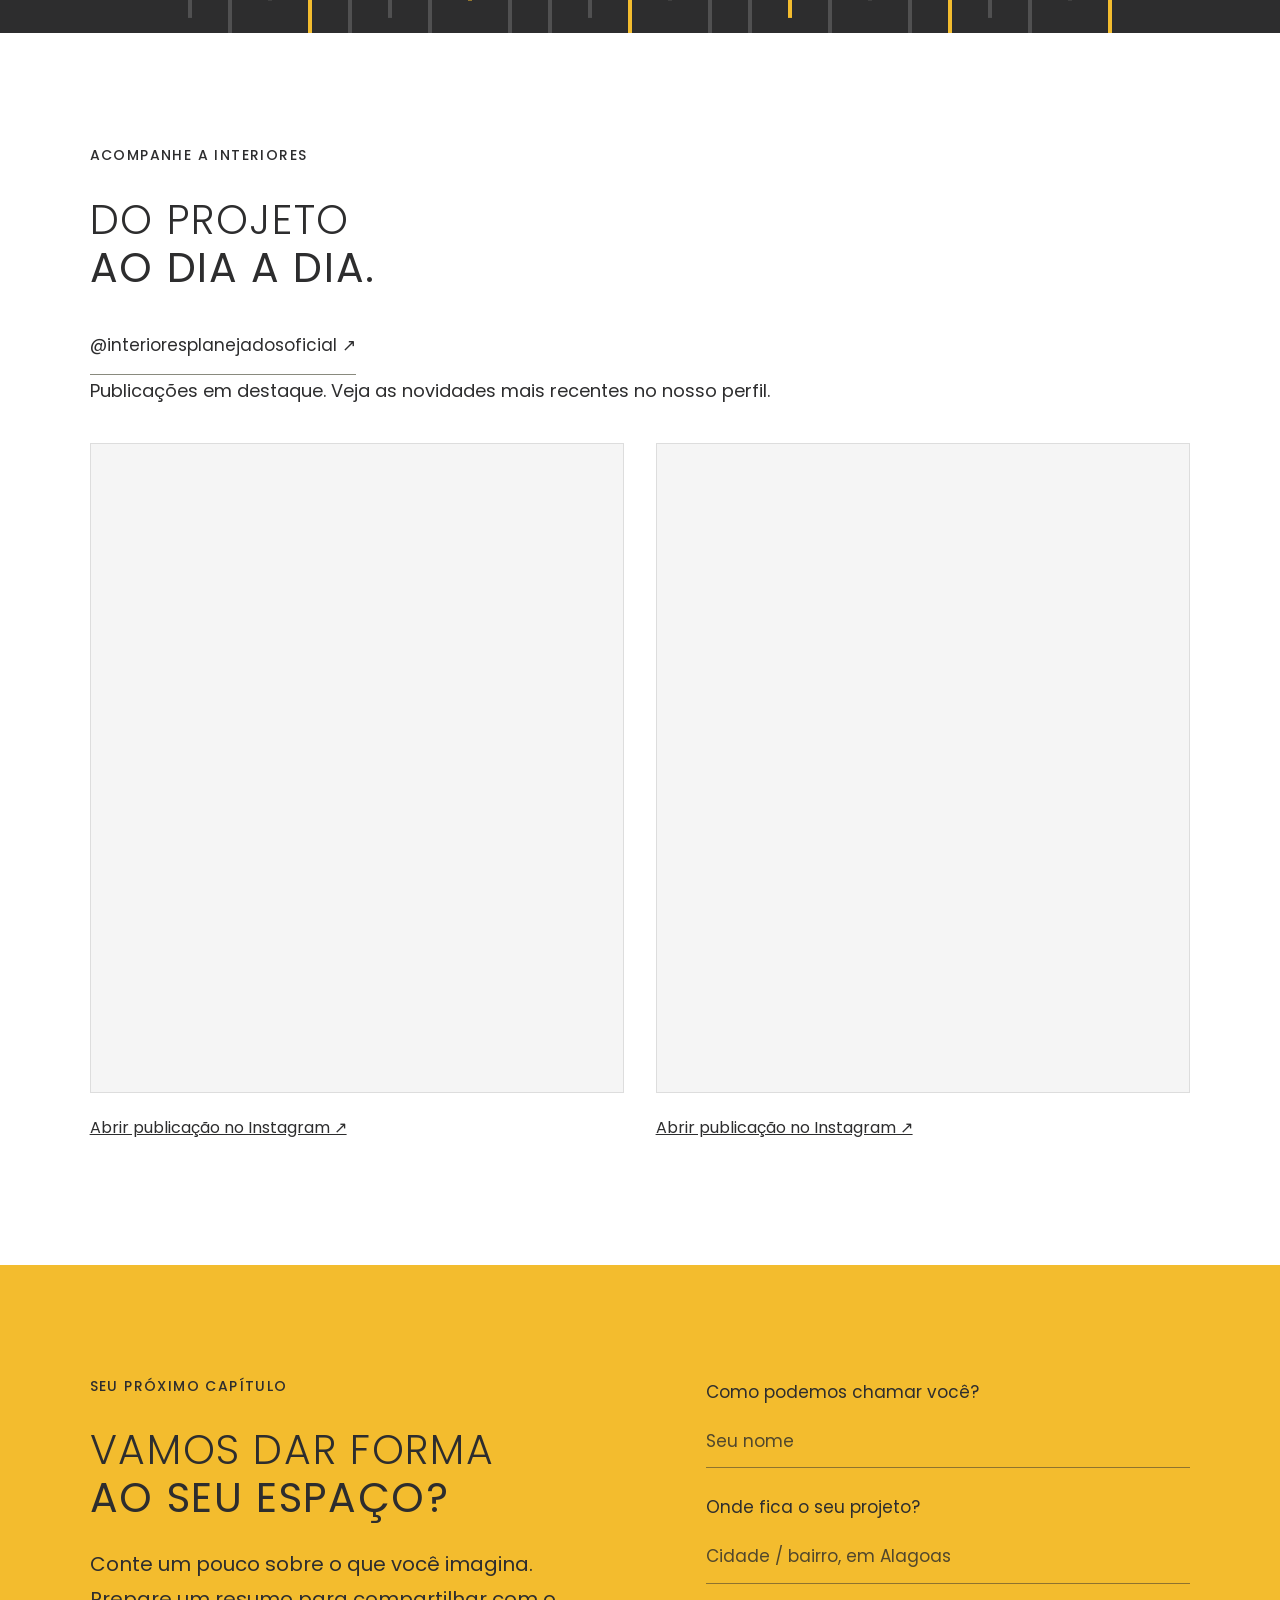
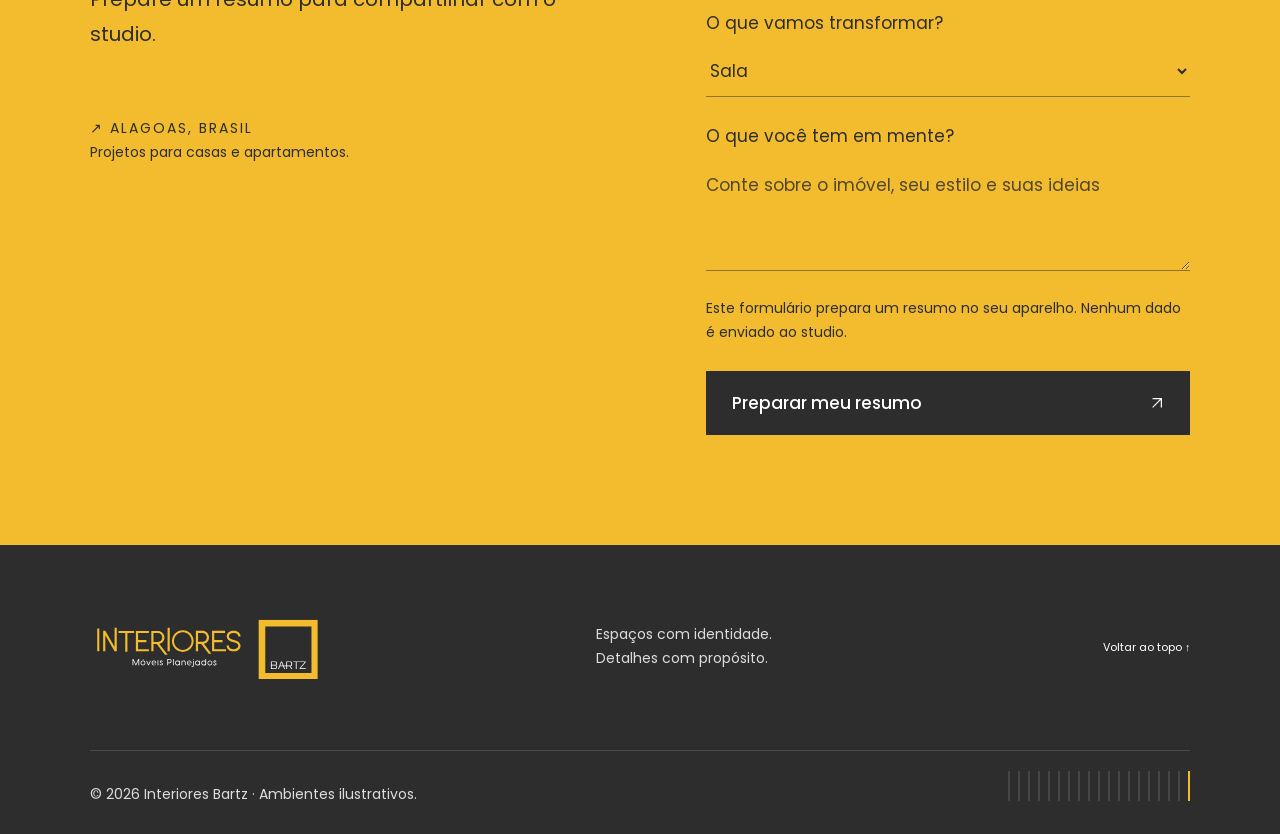
==== commit 0578929a: "Entrega alinhamento das marcas junto ao HTML para evitar estilos antigos" ====
--- a/index.html
+++ b/index.html
@@ -1,6 +1,30 @@
 <!doctype html>
 <html lang="pt-BR">
-<head><meta charset="utf-8"><meta name="viewport" content="width=device-width,initial-scale=1"><meta name="theme-color" content="#2D2D2E"><meta name="description" content="Interiores Bartz. Móveis planejados e interiores pensados para o seu jeito de viver, em Alagoas."><title>Interiores Bartz — Espaços para viver</title><link rel="preload" href="assets/fonts/poppins-light.ttf" as="font" type="font/ttf" crossorigin><link rel="stylesheet" href="assets/site.css"><link rel="stylesheet" href="assets/brand.css?v=bartz-marcas-lado-a-lado-2"><script src="dados.js" defer></script><script src="assets/public-map.js" defer></script><script src="assets/site.js" defer></script></head>
+<head><meta charset="utf-8"><meta name="viewport" content="width=device-width,initial-scale=1"><meta name="theme-color" content="#2D2D2E"><meta name="description" content="Interiores Bartz. Móveis planejados e interiores pensados para o seu jeito de viver, em Alagoas."><title>Interiores Bartz — Espaços para viver</title><link rel="preload" href="assets/fonts/poppins-light.ttf" as="font" type="font/ttf" crossorigin><link rel="stylesheet" href="assets/site.css"><link rel="stylesheet" href="assets/brand.css?v=bartz-marcas-lado-a-lado-2"><script src="dados.js" defer></script><script src="assets/public-map.js" defer></script><script src="assets/site.js" defer></script><style id="brand-pair-layout">
+/* Original companion mark, paired with the main brand in the header. */
+.header-brands{display:flex;flex-flow:row nowrap;align-items:center;gap:24px;flex-shrink:0}
+.header-brands .companion-logo{display:block;width:88px;height:auto;flex-shrink:0}
+@media(max-width:1280px){
+  .header-brands{gap:16px}
+  .header .header-brands .brand,.header .header-brands .brand img{width:200px}
+  .header-brands .companion-logo{width:72px}
+  .menu-toggle{display:flex;align-items:center;gap:12px;border:0;background:none;color:inherit;padding:12px 0;font-size:17px}
+  .header nav{display:none;position:absolute;top:100%;left:0;right:0;background:var(--ink);padding:20px 6% 30px;flex-direction:column;align-items:stretch;gap:0;box-shadow:0 12px 20px #0001}
+  .header nav.open{display:flex}
+  .header nav a{padding:17px 0;font-size:17px;border-bottom:1px solid #ffffff30}
+  .header nav .nav-cta{padding:16px;margin-left:0}
+}
+@media(max-width:700px){
+  .header-brands{gap:12px}
+  .header .header-brands .brand,.header .header-brands .brand img{width:165px}
+  .header-brands .companion-logo{width:60px}
+}
+@media(max-width:380px){
+  .header-brands{gap:10px}
+  .header .header-brands .brand,.header .header-brands .brand img{width:140px}
+  .header-brands .companion-logo{width:50px}
+}
+</style></head>
 <body>
 <a class="skip" href="#conteudo">Ir para o conteúdo</a>
 <header class="header"><div class="header-brands"><a class="brand" href="#inicio" aria-label="Interiores Bartz início"><img src="assets/brand/logo-horizontal.svg" alt="Interiores — Móveis Planejados · Bartz" width="234" height="75"></a><img class="companion-logo" src="assets/brand/logo-complementar.png" alt="Bartz — 30 anos" width="122" height="79"></div><button class="menu-toggle" aria-expanded="false" aria-controls="navigation">Menu <span>＋</span></button><nav id="navigation" aria-label="Navegação principal"><a href="#essencia">Nossa essência</a><a href="#ambientes">Ambientes</a><a href="#processo">Como criamos</a><a href="studio/">Acessar Studio</a><a class="nav-cta" href="#contato">Vamos conversar <span>↗</span></a></nav></header>
--- a/assets/brand.css
+++ b/assets/brand.css
@@ -29,27 +29,3 @@
 .kinetic-band{height:220px;display:flex;gap:16px;justify-content:center;align-items:center;overflow:hidden;background:#2d2d2e;pointer-events:none;contain:layout paint}.kinetic-band i{display:block;flex:0 0 4px;background:#505051;will-change:transform}.kinetic-band i:nth-child(8n){background:#f3bc2e}.environments+.kinetic-band{background:#fff}.environments+.kinetic-band i{background:#ddd}.environments+.kinetic-band i:nth-child(8n){background:#f3bc2e}@media(max-width:700px){.kinetic-band{height:150px;gap:8px}.kinetic-band i{flex-basis:2px;max-height:90px}}@media(prefers-reduced-motion:reduce){.kinetic-band i{transform:none!important;will-change:auto}}
 .kinetic-band{height:320px;align-items:flex-start;padding-top:115px}.kinetic-band i{height:100px;max-height:none}@media(max-width:700px){.kinetic-band{height:280px;padding-top:90px}.kinetic-band i{height:80px!important}}
 .craft{display:grid;grid-template-columns:1fr 1.2fr;gap:55px;align-items:center}.craft img{width:100%;display:block}.craft p{font-size:19px;line-height:1.8}.craft small{font-size:14px}.instagram-section{background:#fff;color:#2d2d2e}.instagram-section h2 em{color:#2d2d2e}.instagram-section>p{line-height:1.8}.instagram-posts{display:grid;grid-template-columns:repeat(2,minmax(0,1fr));gap:32px;margin-top:35px;max-width:1100px}.instagram-posts iframe{width:100%;height:650px;border:1px solid #ddd;background:#f5f5f5}.instagram-posts article>a{display:block;padding:15px 0;font-size:16px;text-decoration:underline}@media(max-width:700px){.craft,.instagram-posts{grid-template-columns:1fr}.craft{gap:25px}.instagram-posts iframe{height:580px}}
-
-/* Original companion mark, paired with the main brand in the header. */
-.header-brands{display:flex;flex-flow:row nowrap;align-items:center;gap:24px;flex-shrink:0}
-.header-brands .companion-logo{display:block;width:88px;height:auto;flex-shrink:0}
-@media(max-width:1280px){
-  .header-brands{gap:16px}
-  .header .header-brands .brand,.header .header-brands .brand img{width:200px}
-  .header-brands .companion-logo{width:72px}
-  .menu-toggle{display:flex;align-items:center;gap:12px;border:0;background:none;color:inherit;padding:12px 0;font-size:17px}
-  .header nav{display:none;position:absolute;top:100%;left:0;right:0;background:var(--ink);padding:20px 6% 30px;flex-direction:column;align-items:stretch;gap:0;box-shadow:0 12px 20px #0001}
-  .header nav.open{display:flex}
-  .header nav a{padding:17px 0;font-size:17px;border-bottom:1px solid #ffffff30}
-  .header nav .nav-cta{padding:16px;margin-left:0}
-}
-@media(max-width:700px){
-  .header-brands{gap:12px}
-  .header .header-brands .brand,.header .header-brands .brand img{width:165px}
-  .header-brands .companion-logo{width:60px}
-}
-@media(max-width:380px){
-  .header-brands{gap:10px}
-  .header .header-brands .brand,.header .header-brands .brand img{width:140px}
-  .header-brands .companion-logo{width:50px}
-}
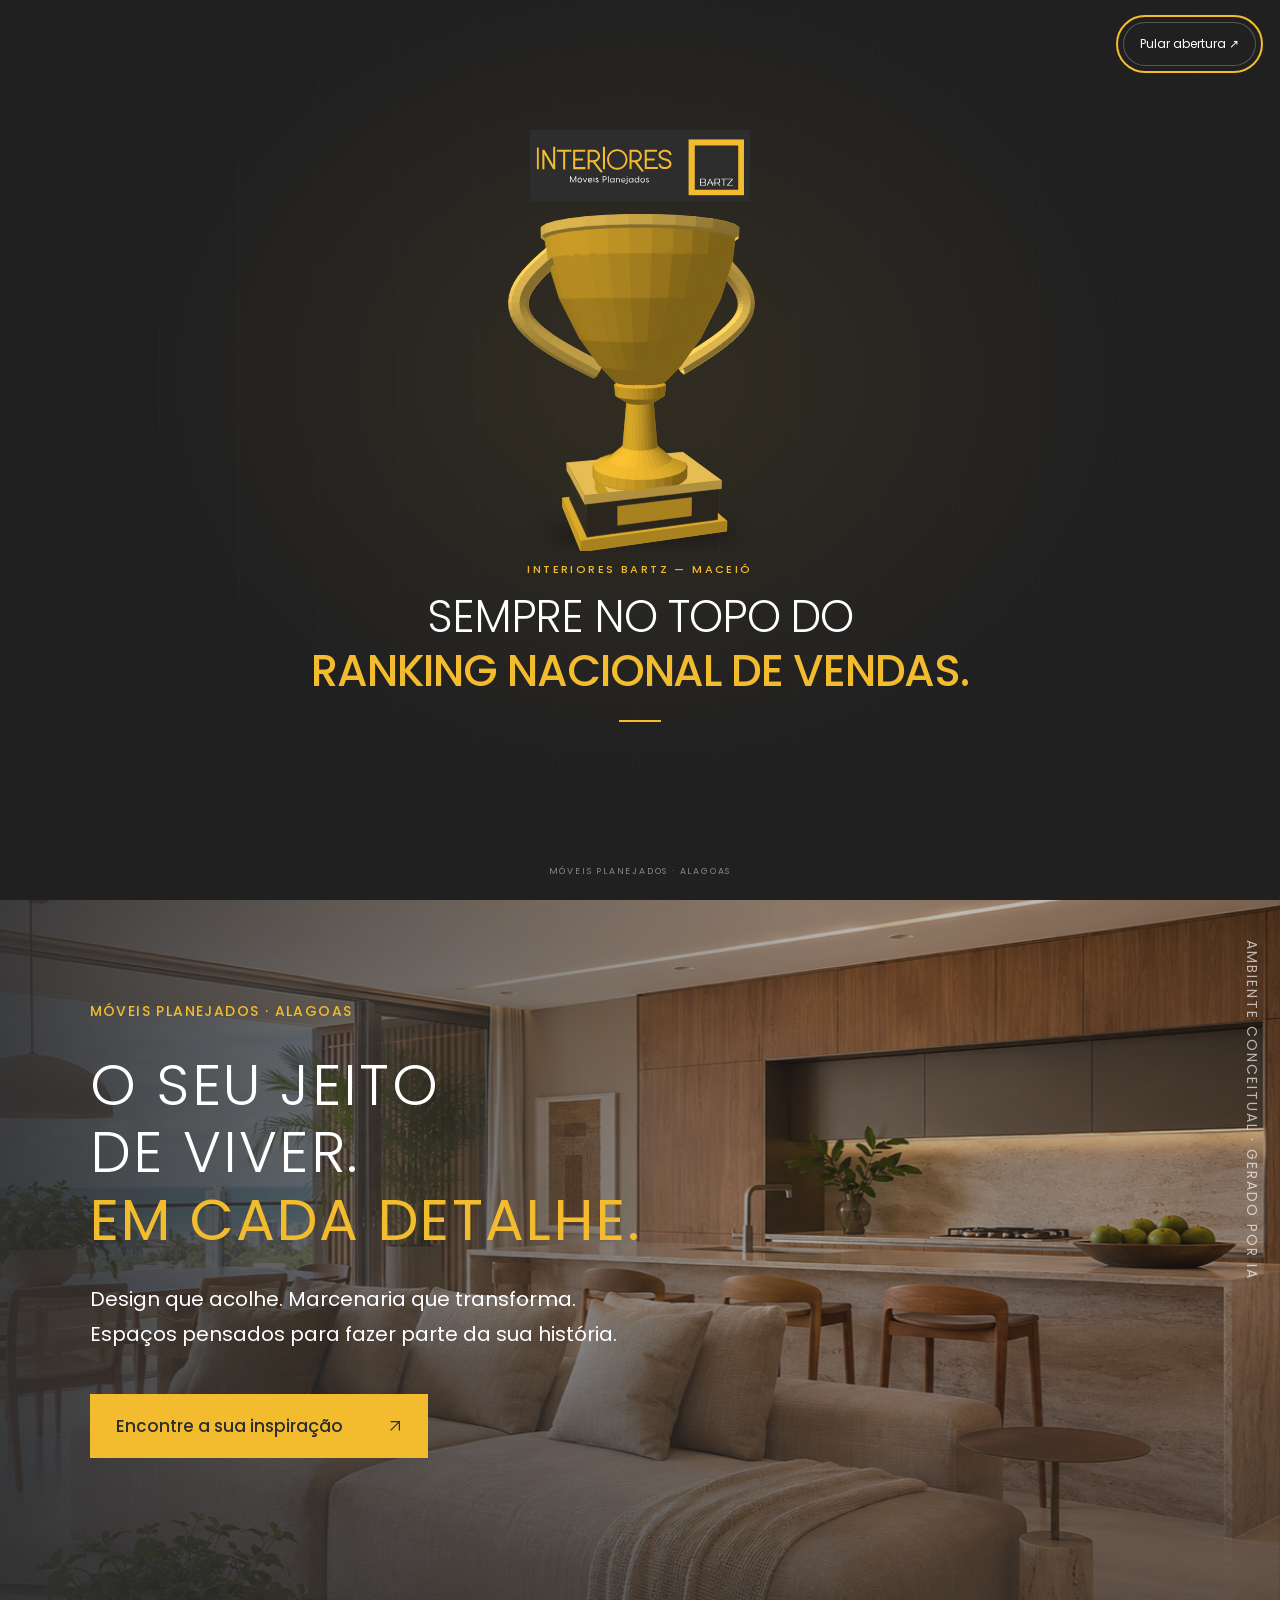
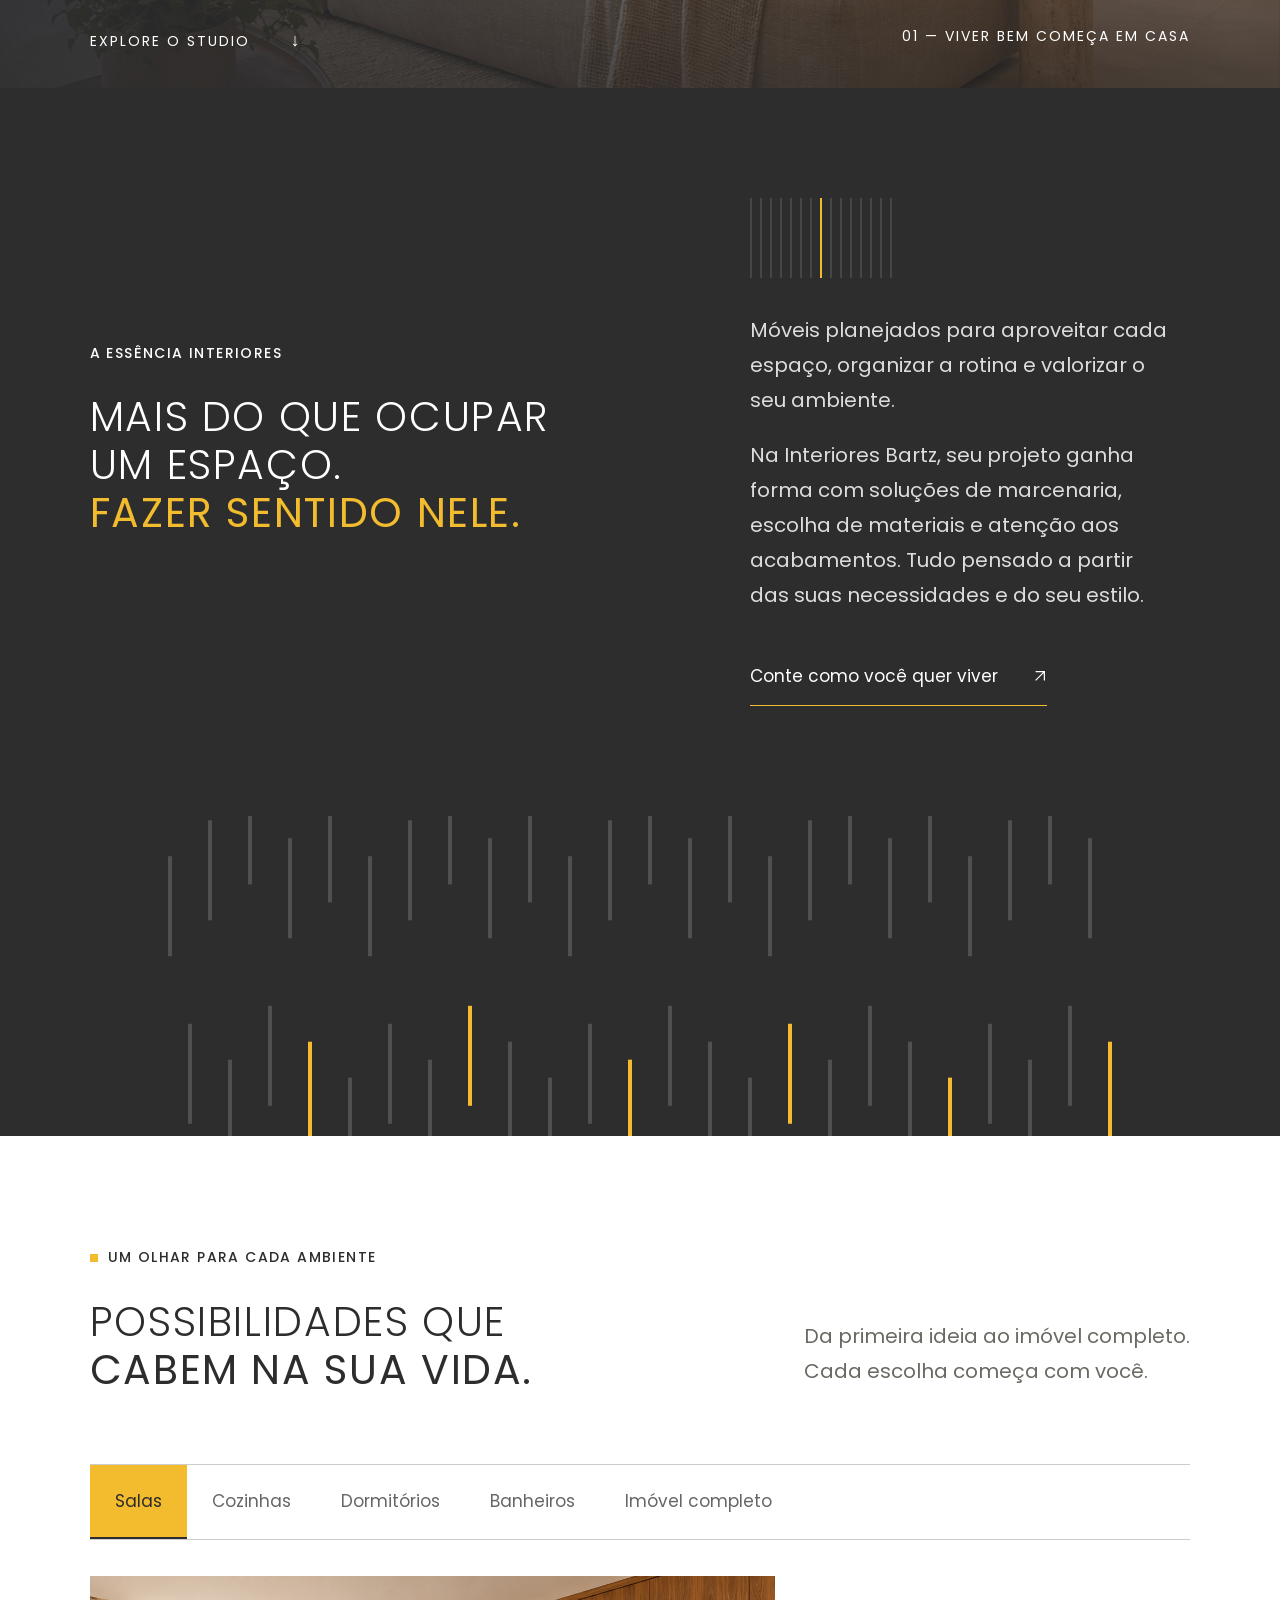
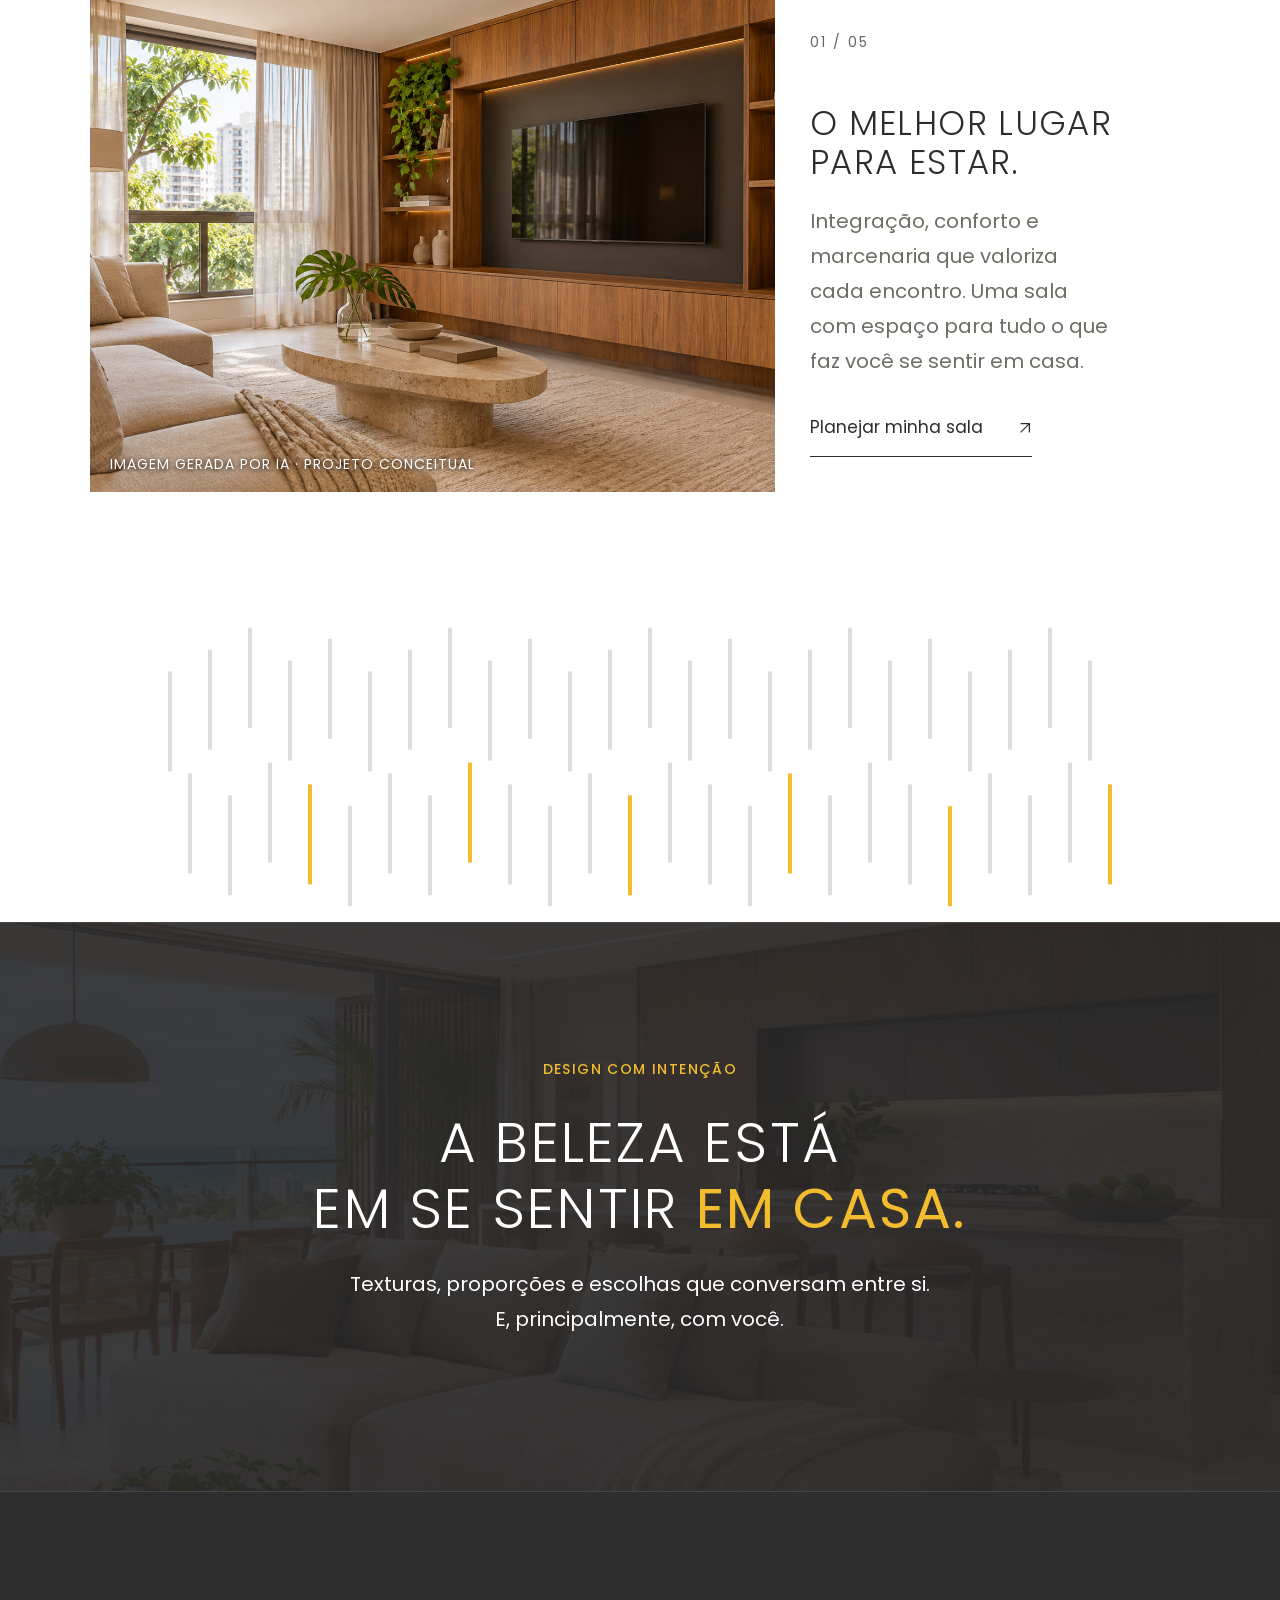
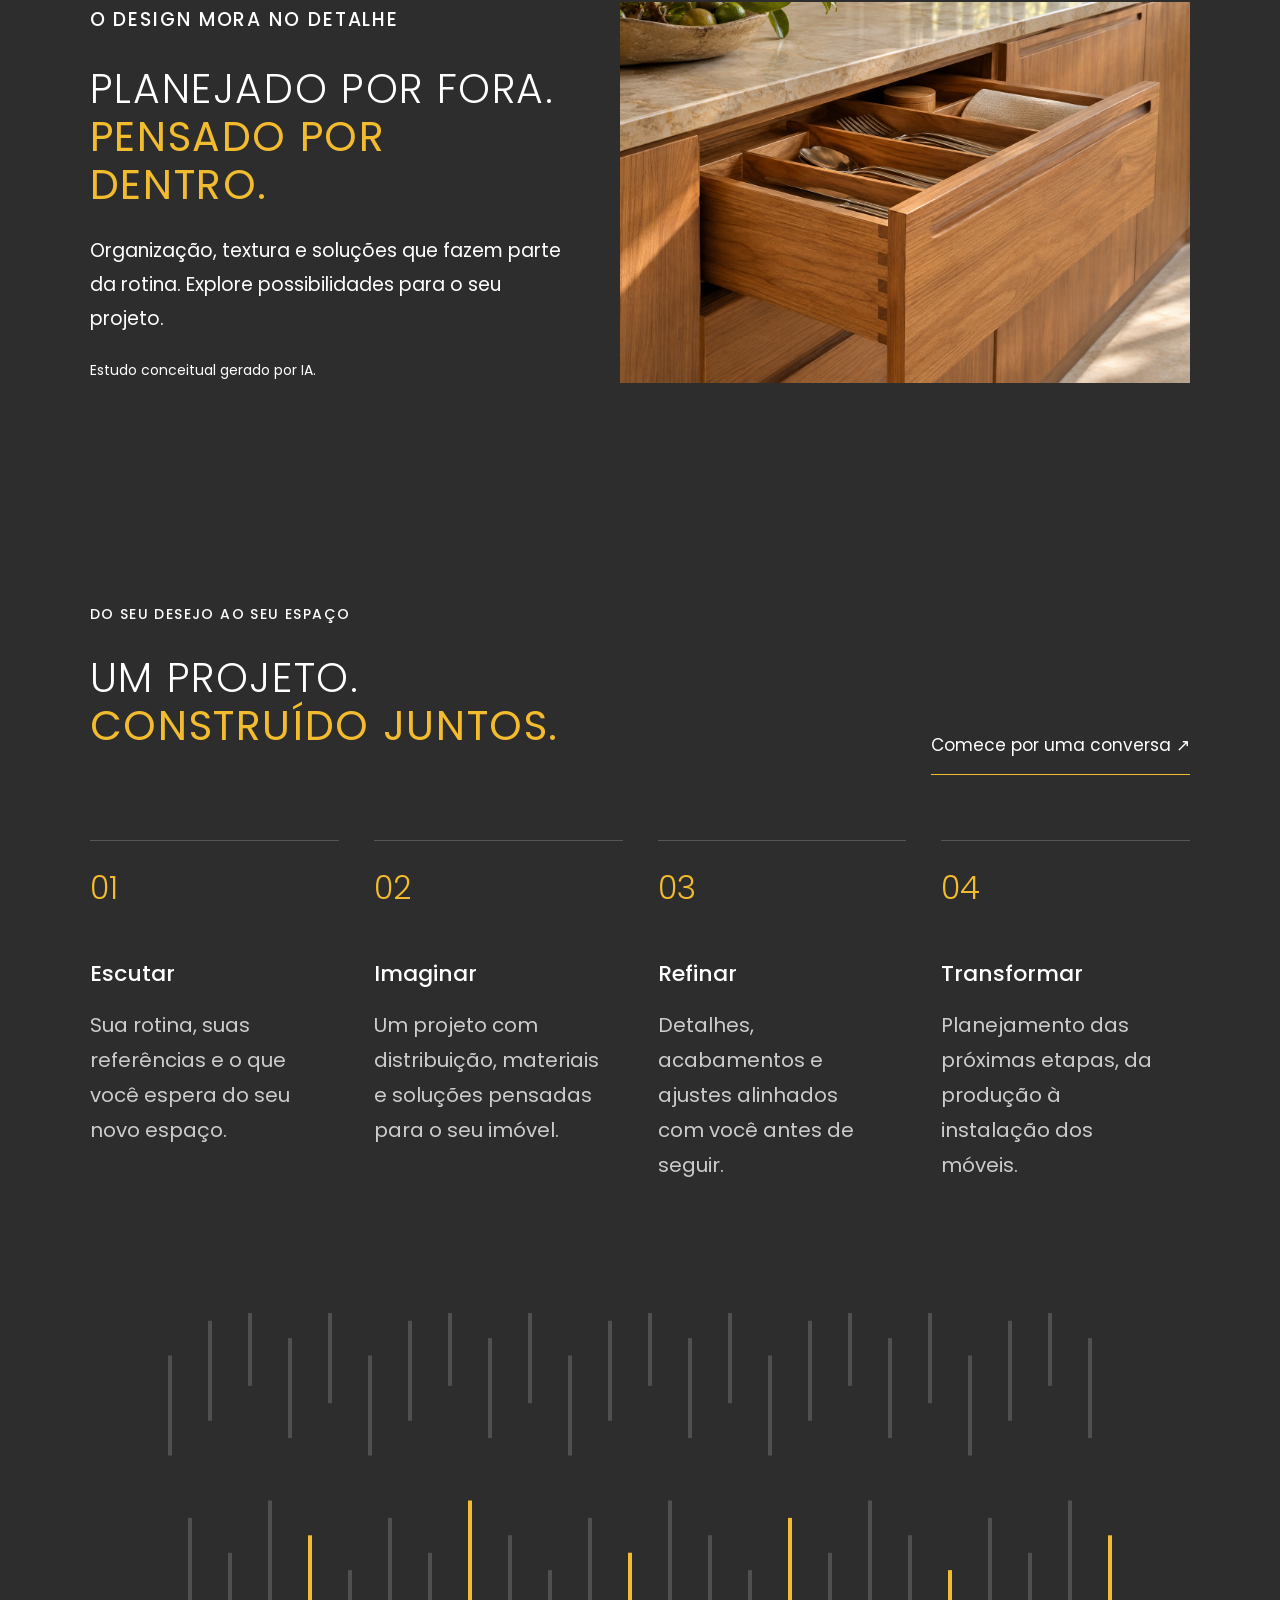
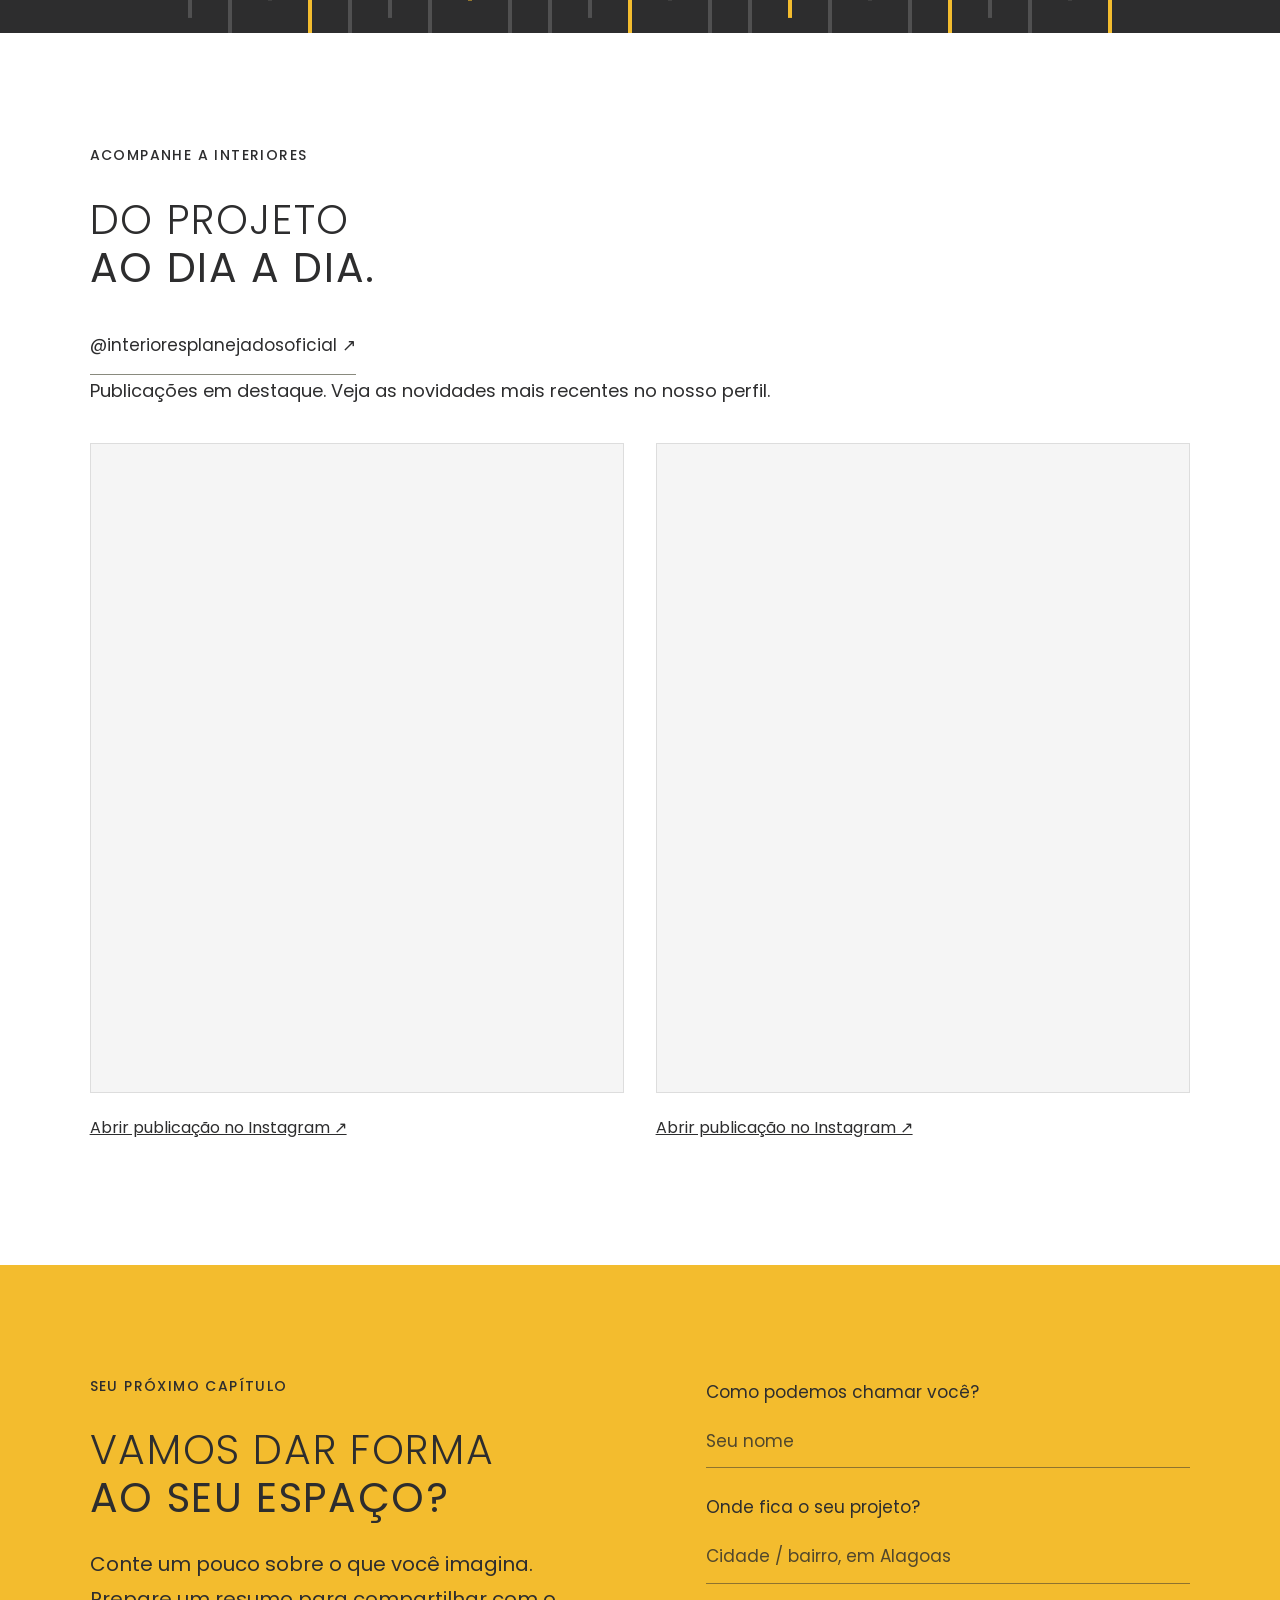
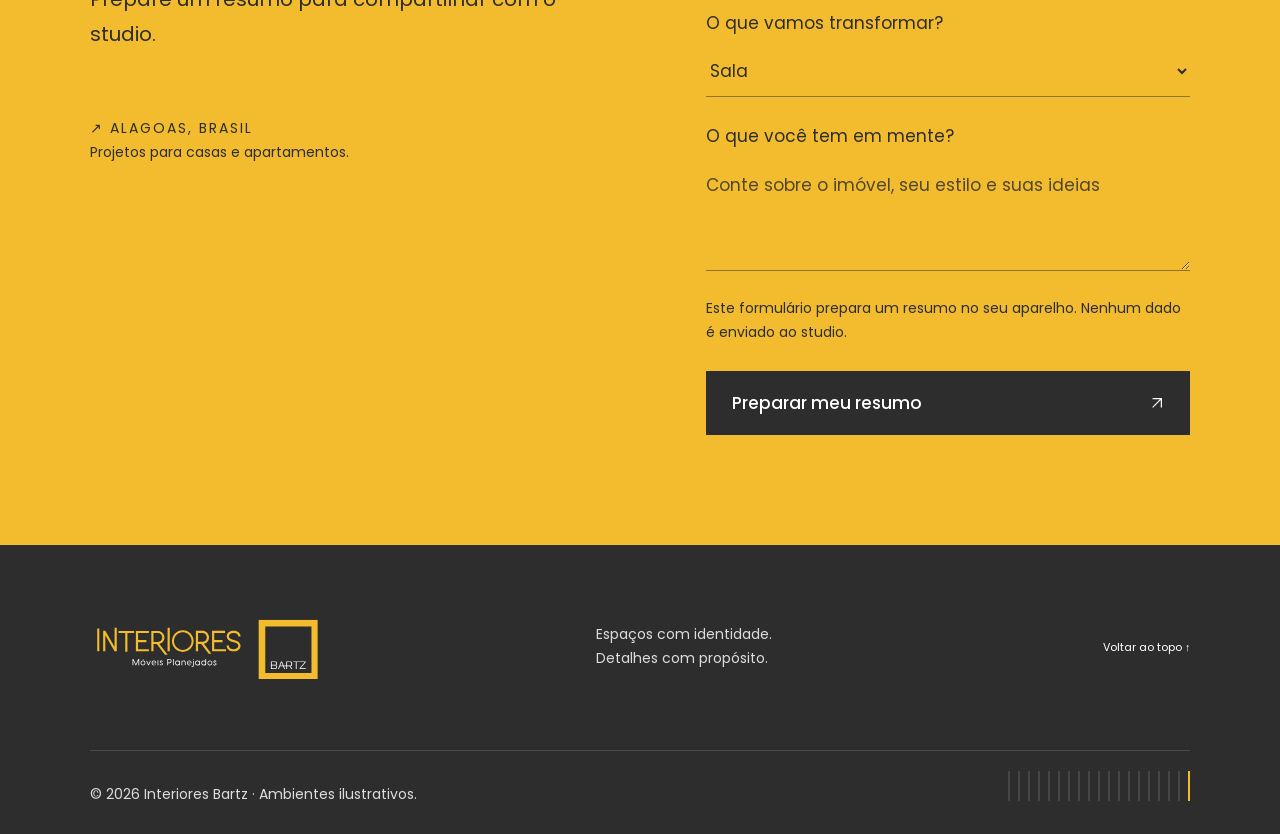
==== commit 20a16ef9: "Adiciona abertura Interiores Bartz com troféu 3D flat" ====
--- a/index.html
+++ b/index.html
@@ -1,44 +1,56 @@
-<!doctype html>
-<html lang="pt-BR">
-<head><meta charset="utf-8"><meta name="viewport" content="width=device-width,initial-scale=1"><meta name="theme-color" content="#2D2D2E"><meta name="description" content="Interiores Bartz. Móveis planejados e interiores pensados para o seu jeito de viver, em Alagoas."><title>Interiores Bartz — Espaços para viver</title><link rel="preload" href="assets/fonts/poppins-light.ttf" as="font" type="font/ttf" crossorigin><link rel="stylesheet" href="assets/site.css"><link rel="stylesheet" href="assets/brand.css?v=bartz-marcas-lado-a-lado-2"><script src="dados.js" defer></script><script src="assets/public-map.js" defer></script><script src="assets/site.js" defer></script><style id="brand-pair-layout">
-/* Original companion mark, paired with the main brand in the header. */
-.header-brands{display:flex;flex-flow:row nowrap;align-items:center;gap:24px;flex-shrink:0}
-.header-brands .companion-logo{display:block;width:88px;height:auto;flex-shrink:0}
-@media(max-width:1280px){
-  .header-brands{gap:16px}
-  .header .header-brands .brand,.header .header-brands .brand img{width:200px}
-  .header-brands .companion-logo{width:72px}
-  .menu-toggle{display:flex;align-items:center;gap:12px;border:0;background:none;color:inherit;padding:12px 0;font-size:17px}
-  .header nav{display:none;position:absolute;top:100%;left:0;right:0;background:var(--ink);padding:20px 6% 30px;flex-direction:column;align-items:stretch;gap:0;box-shadow:0 12px 20px #0001}
-  .header nav.open{display:flex}
-  .header nav a{padding:17px 0;font-size:17px;border-bottom:1px solid #ffffff30}
-  .header nav .nav-cta{padding:16px;margin-left:0}
-}
-@media(max-width:700px){
-  .header-brands{gap:12px}
-  .header .header-brands .brand,.header .header-brands .brand img{width:165px}
-  .header-brands .companion-logo{width:60px}
-}
-@media(max-width:380px){
-  .header-brands{gap:10px}
-  .header .header-brands .brand,.header .header-brands .brand img{width:140px}
-  .header-brands .companion-logo{width:50px}
-}
-</style></head>
+<!doctype html>
+<html lang="pt-BR">
+<head><meta charset="utf-8"><meta name="viewport" content="width=device-width,initial-scale=1"><meta name="theme-color" content="#2D2D2E"><meta name="description" content="Interiores Bartz. Móveis planejados e interiores pensados para o seu jeito de viver, em Alagoas."><title>Interiores Bartz — Espaços para viver</title><link rel="preload" href="assets/fonts/poppins-light.ttf" as="font" type="font/ttf" crossorigin><link rel="stylesheet" href="assets/site.css"><link rel="stylesheet" href="assets/brand.css?v=bartz-marcas-lado-a-lado-2"><script src="dados.js" defer></script><script src="assets/public-map.js" defer></script><script src="assets/site.js" defer></script><style id="brand-pair-layout">
+/* Original companion mark, paired with the main brand in the header. */
+.header-brands{display:flex;flex-flow:row nowrap;align-items:center;gap:24px;flex-shrink:0}
+.header-brands .companion-logo{display:block;width:88px;height:auto;flex-shrink:0}
+@media(max-width:1280px){
+  .header-brands{gap:16px}
+  .header .header-brands .brand,.header .header-brands .brand img{width:200px}
+  .header-brands .companion-logo{width:72px}
+  .menu-toggle{display:flex;align-items:center;gap:12px;border:0;background:none;color:inherit;padding:12px 0;font-size:17px}
+  .header nav{display:none;position:absolute;top:100%;left:0;right:0;background:var(--ink);padding:20px 6% 30px;flex-direction:column;align-items:stretch;gap:0;box-shadow:0 12px 20px #0001}
+  .header nav.open{display:flex}
+  .header nav a{padding:17px 0;font-size:17px;border-bottom:1px solid #ffffff30}
+  .header nav .nav-cta{padding:16px;margin-left:0}
+}
+@media(max-width:700px){
+  .header-brands{gap:12px}
+  .header .header-brands .brand,.header .header-brands .brand img{width:165px}
+  .header-brands .companion-logo{width:60px}
+}
+@media(max-width:380px){
+  .header-brands{gap:10px}
+  .header .header-brands .brand,.header .header-brands .brand img{width:140px}
+  .header-brands .companion-logo{width:50px}
+}
+</style><link rel="stylesheet" href="assets/award-intro.css?v=1"></head>
 <body>
-<a class="skip" href="#conteudo">Ir para o conteúdo</a>
-<header class="header"><div class="header-brands"><a class="brand" href="#inicio" aria-label="Interiores Bartz início"><img src="assets/brand/logo-horizontal.svg" alt="Interiores — Móveis Planejados · Bartz" width="234" height="75"></a><img class="companion-logo" src="assets/brand/logo-complementar.png" alt="Bartz — 30 anos" width="122" height="79"></div><button class="menu-toggle" aria-expanded="false" aria-controls="navigation">Menu <span>＋</span></button><nav id="navigation" aria-label="Navegação principal"><a href="#essencia">Nossa essência</a><a href="#ambientes">Ambientes</a><a href="#processo">Como criamos</a><a href="studio/">Acessar Studio</a><a class="nav-cta" href="#contato">Vamos conversar <span>↗</span></a></nav></header>
-<main id="conteudo">
-<section class="map-opening" id="inicio" aria-label="Mapa de presença da Interiores em Maceió, Alagoas">
-<div id="map-fallback" class="map-fallback"><svg id="public-geography" viewBox="0 0 1200 700" aria-label="Mapa esquemático dos pontos em Maceió" role="img"><defs><pattern id="map-lines" width="30" height="30" patternUnits="userSpaceOnUse"><path d="M0 0V30" stroke="#ffffff" stroke-opacity=".025"/></pattern></defs><rect width="1200" height="700" fill="#242425"/><rect width="1200" height="700" fill="url(#map-lines)"/><g id="geography-shapes"></g><g id="public-pins"></g><text x="1000" y="540" fill="#ffffff70" font-size="12" letter-spacing="5">ATLÂNTICO</text></svg><span class="schematic-note">MAPA ESQUEMÁTICO · MACEIÓ / AL</span></div>
-<iframe id="opening-map" src="mapa.html?publico=1" title="Mapa 3D de Maceió com pinos e contador animados" tabindex="-1" aria-hidden="true"></iframe>
-<div class="map-overlay" id="map-overlay"><p class="eyebrow">INTERIORES EM MACEIÓ · ALAGOAS</p><h1><span id="public-count">0</span><span id="public-count-label">pontos no mapa</span></h1><p id="public-data-note">Carregando dados do mapa…</p><button id="public-replay" class="map-replay" type="button">Rever abertura <span aria-hidden="true">↻</span></button></div>
-<div class="map-opening-bottom"><a href="#apresentacao">CONHEÇA A INTERIORES <span aria-hidden="true">↓</span></a><button id="map-replay-always" class="map-replay" type="button">Rever abertura</button><a href="mapa.html">Abrir mapa completo</a></div></section>
-<section class="hero" id="apresentacao"><div class="hero-art" data-parallax="0.16" role="img" aria-label="Ilustração conceitual de sala com marcenaria em madeira, sofá claro e luz natural"></div><div class="hero-shade"></div><div class="hero-content"><p class="eyebrow">MÓVEIS PLANEJADOS · ALAGOAS</p><h1>O seu jeito<br>de viver.<br><em>Em cada detalhe.</em></h1><p>Design que acolhe. Marcenaria que transforma.<br>Espaços pensados para fazer parte da sua história.</p><a class="button light" href="#ambientes">Encontre a sua inspiração <span>↗</span></a></div><div class="hero-bottom"><a href="#essencia">EXPLORE O STUDIO <span>↓</span></a><span>01 — VIVER BEM COMEÇA EM CASA</span></div><span class="concept">AMBIENTE CONCEITUAL · GERADO POR IA</span></section>
-<section class="intro section" id="essencia"><div class="reveal"><p class="eyebrow">A ESSÊNCIA INTERIORES</p><h2>Mais do que ocupar<br>um espaço.<br><em>Fazer sentido nele.</em></h2></div><div class="intro-copy reveal"><span class="brand-lines" aria-hidden="true"></span><p>Móveis planejados para aproveitar cada espaço, organizar a rotina e valorizar o seu ambiente.</p><p>Na Interiores Bartz, seu projeto ganha forma com soluções de marcenaria, escolha de materiais e atenção aos acabamentos. Tudo pensado a partir das suas necessidades e do seu estilo.</p><a class="text-link" href="#contato">Conte como você quer viver <span>↗</span></a></div></section>
-<section class="environments section" id="ambientes"><div class="section-heading reveal"><div><p class="eyebrow">UM OLHAR PARA CADA AMBIENTE</p><h2>Possibilidades que<br><em>cabem na sua vida.</em></h2></div><p>Da primeira ideia ao imóvel completo.<br>Cada escolha começa com você.</p></div><div class="tabs" role="tablist" aria-label="Ambientes"><button role="tab" id="tab-salas" aria-selected="true" aria-controls="environment-panel" data-room="salas">Salas</button><button role="tab" id="tab-cozinhas" aria-selected="false" tabindex="-1" aria-controls="environment-panel" data-room="cozinhas">Cozinhas</button><button role="tab" id="tab-dormitorios" aria-selected="false" tabindex="-1" aria-controls="environment-panel" data-room="dormitorios">Dormitórios</button><button role="tab" id="tab-banheiros" aria-selected="false" tabindex="-1" aria-controls="environment-panel" data-room="banheiros">Banheiros</button><button role="tab" id="tab-completo" aria-selected="false" tabindex="-1" aria-controls="environment-panel" data-room="completo">Imóvel completo</button></div><div class="environment-panel" id="environment-panel" role="tabpanel" aria-labelledby="tab-salas"><div class="room-visual"><img src="assets/sala-conceito.png" alt="Sala com painel e móveis planejados — conceito gerado por IA" loading="lazy"><span>IMAGEM GERADA POR IA · PROJETO CONCEITUAL</span></div><div class="room-copy"><span class="room-number">01 / 05</span><h3>O melhor lugar<br>para estar.</h3><p>Integração, conforto e marcenaria que valoriza cada encontro. Uma sala com espaço para tudo o que faz você se sentir em casa.</p><a class="text-link room-link" href="#contato">Planejar minha sala <span>↗</span></a></div></div></section>
-<section class="manifesto"><div class="manifesto-art" data-parallax="0.10"></div><div class="manifesto-content reveal"><p class="eyebrow">DESIGN COM INTENÇÃO</p><h2>A beleza está<br>em se sentir <em>em casa.</em></h2><p>Texturas, proporções e escolhas que conversam entre si.<br>E, principalmente, com você.</p></div></section>
-<section class="section craft"><div><p class="eyebrow">O DESIGN MORA NO DETALHE</p><h2>Planejado por fora.<br><em>Pensado por dentro.</em></h2><p>Organização, textura e soluções que fazem parte da rotina. Explore possibilidades para o seu projeto.</p><small>Estudo conceitual gerado por IA.</small></div><img src="assets/detalhe-conceito.png" alt="Conceito de gaveta planejada com organizador de madeira" loading="lazy"></section><section class="process section" id="processo"><div class="section-heading reveal"><div><p class="eyebrow">DO SEU DESEJO AO SEU ESPAÇO</p><h2>Um projeto.<br><em>Construído juntos.</em></h2></div><a class="text-link" href="#contato">Comece por uma conversa ↗</a></div><div class="steps"><article class="reveal"><span>01</span><h3>Escutar</h3><p>Sua rotina, suas referências e o que você espera do seu novo espaço.</p></article><article class="reveal"><span>02</span><h3>Imaginar</h3><p>Um projeto com distribuição, materiais e soluções pensadas para o seu imóvel.</p></article><article class="reveal"><span>03</span><h3>Refinar</h3><p>Detalhes, acabamentos e ajustes alinhados com você antes de seguir.</p></article><article class="reveal"><span>04</span><h3>Transformar</h3><p>Planejamento das próximas etapas, da produção à instalação dos móveis.</p></article></div></section>
-<section class="section instagram-section" id="instagram"><p class="eyebrow">ACOMPANHE A INTERIORES</p><h2>Do projeto<br><em>ao dia a dia.</em></h2><a class="text-link" href="https://www.instagram.com/interioresplanejadosoficial/" target="_blank" rel="noopener">@interioresplanejadosoficial ↗</a><p>Publicações em destaque. Veja as novidades mais recentes no nosso perfil.</p><div class="instagram-posts"><article><iframe src="https://www.instagram.com/p/DfPpoZ_xttm/embed/" title="Publicação da Interiores no Instagram 1" loading="lazy"></iframe><a href="https://www.instagram.com/p/DfPpoZ_xttm/" target="_blank" rel="noopener">Abrir publicação no Instagram ↗</a></article><article><iframe src="https://www.instagram.com/p/DfICDe4JQMW/embed/" title="Publicação da Interiores no Instagram 2" loading="lazy"></iframe><a href="https://www.instagram.com/p/DfICDe4JQMW/" target="_blank" rel="noopener">Abrir publicação no Instagram ↗</a></article></div></section><section class="contact section" id="contato"><div class="reveal"><p class="eyebrow">SEU PRÓXIMO CAPÍTULO</p><h2>Vamos dar forma<br><em>ao seu espaço?</em></h2><p>Conte um pouco sobre o que você imagina.<br>Prepare um resumo para compartilhar com o studio.</p><div class="location">↗ ALAGOAS, BRASIL<br><small>Projetos para casas e apartamentos.</small></div></div><form id="briefing"><label for="name">Como podemos chamar você?</label><input id="name" name="name" autocomplete="name" placeholder="Seu nome" required maxlength="100"><label for="city">Onde fica o seu projeto?</label><input id="city" name="city" autocomplete="address-level2" placeholder="Cidade / bairro, em Alagoas" required maxlength="160"><label for="room">O que vamos transformar?</label><select id="room" name="room"><option>Sala</option><option>Cozinha</option><option>Dormitório</option><option>Banheiro</option><option>Imóvel completo</option></select><label for="details">O que você tem em mente?</label><textarea id="details" name="details" rows="3" placeholder="Conte sobre o imóvel, seu estilo e suas ideias" maxlength="2000"></textarea><p class="form-note">Este formulário prepara um resumo no seu aparelho. Nenhum dado é enviado ao studio.</p><button class="button dark" type="submit">Preparar meu resumo <span>↗</span></button><div id="form-result" role="status" hidden><p>Seu resumo está pronto. Copie e compartilhe com o contato do studio.</p><textarea id="summary" aria-label="Resumo do projeto" readonly rows="6"></textarea><button class="text-link" type="button" id="copy-summary">Copiar resumo ↗</button></div></form></section>
-</main><footer><a class="brand" href="#inicio"><img src="assets/brand/logo-horizontal.svg" alt="Interiores — Móveis Planejados · Bartz" width="234" height="75"></a><p>Espaços com identidade.<br>Detalhes com propósito.</p><a href="#inicio">Voltar ao topo ↑</a><small>© <span id="year">2026</span> Interiores Bartz · Ambientes ilustrativos.</small></footer>
-</body></html>
+<section id="award-intro" class="award-intro" role="dialog" aria-modal="true" aria-labelledby="award-title" aria-describedby="award-location" hidden>
+  <button class="award-intro__skip" type="button">Pular abertura <span aria-hidden="true">↗</span></button>
+  <div class="award-intro__content">
+    <img class="award-intro__brand" src="assets/brand/logo-horizontal.svg" alt="Interiores Bartz" width="220" height="71" fetchpriority="high">
+    <div class="award-intro__stage" aria-hidden="true"><span class="award-intro__fallback">🏆</span><canvas></canvas></div>
+    <p class="award-intro__location" id="award-location">Interiores Bartz — Maceió</p>
+    <h2 class="award-intro__headline" id="award-title">Sempre no topo do<br><strong>ranking nacional de vendas.</strong></h2>
+    <div class="award-intro__rule" aria-hidden="true"></div>
+  </div>
+  <span class="award-intro__signature" aria-hidden="true">Móveis planejados · Alagoas</span>
+</section>
+<script src="assets/award-intro.js?v=1"></script>
+<a class="skip" href="#conteudo">Ir para o conteúdo</a>
+<header class="header"><div class="header-brands"><a class="brand" href="#inicio" aria-label="Interiores Bartz início"><img src="assets/brand/logo-horizontal.svg" alt="Interiores — Móveis Planejados · Bartz" width="234" height="75"></a><img class="companion-logo" src="assets/brand/logo-complementar.png" alt="Bartz — 30 anos" width="122" height="79"></div><button class="menu-toggle" aria-expanded="false" aria-controls="navigation">Menu <span>＋</span></button><nav id="navigation" aria-label="Navegação principal"><a href="#essencia">Nossa essência</a><a href="#ambientes">Ambientes</a><a href="#processo">Como criamos</a><a href="studio/">Acessar Studio</a><a class="nav-cta" href="#contato">Vamos conversar <span>↗</span></a></nav></header>
+<main id="conteudo">
+<section class="map-opening" id="inicio" aria-label="Mapa de presença da Interiores em Maceió, Alagoas">
+<div id="map-fallback" class="map-fallback"><svg id="public-geography" viewBox="0 0 1200 700" aria-label="Mapa esquemático dos pontos em Maceió" role="img"><defs><pattern id="map-lines" width="30" height="30" patternUnits="userSpaceOnUse"><path d="M0 0V30" stroke="#ffffff" stroke-opacity=".025"/></pattern></defs><rect width="1200" height="700" fill="#242425"/><rect width="1200" height="700" fill="url(#map-lines)"/><g id="geography-shapes"></g><g id="public-pins"></g><text x="1000" y="540" fill="#ffffff70" font-size="12" letter-spacing="5">ATLÂNTICO</text></svg><span class="schematic-note">MAPA ESQUEMÁTICO · MACEIÓ / AL</span></div>
+<iframe id="opening-map" src="mapa.html?publico=1" title="Mapa 3D de Maceió com pinos e contador animados" tabindex="-1" aria-hidden="true"></iframe>
+<div class="map-overlay" id="map-overlay"><p class="eyebrow">INTERIORES EM MACEIÓ · ALAGOAS</p><h1><span id="public-count">0</span><span id="public-count-label">pontos no mapa</span></h1><p id="public-data-note">Carregando dados do mapa…</p><button id="public-replay" class="map-replay" type="button">Rever abertura <span aria-hidden="true">↻</span></button></div>
+<div class="map-opening-bottom"><a href="#apresentacao">CONHEÇA A INTERIORES <span aria-hidden="true">↓</span></a><button id="map-replay-always" class="map-replay" type="button">Rever abertura</button><a href="mapa.html">Abrir mapa completo</a></div></section>
+<section class="hero" id="apresentacao"><div class="hero-art" data-parallax="0.16" role="img" aria-label="Ilustração conceitual de sala com marcenaria em madeira, sofá claro e luz natural"></div><div class="hero-shade"></div><div class="hero-content"><p class="eyebrow">MÓVEIS PLANEJADOS · ALAGOAS</p><h1>O seu jeito<br>de viver.<br><em>Em cada detalhe.</em></h1><p>Design que acolhe. Marcenaria que transforma.<br>Espaços pensados para fazer parte da sua história.</p><a class="button light" href="#ambientes">Encontre a sua inspiração <span>↗</span></a></div><div class="hero-bottom"><a href="#essencia">EXPLORE O STUDIO <span>↓</span></a><span>01 — VIVER BEM COMEÇA EM CASA</span></div><span class="concept">AMBIENTE CONCEITUAL · GERADO POR IA</span></section>
+<section class="intro section" id="essencia"><div class="reveal"><p class="eyebrow">A ESSÊNCIA INTERIORES</p><h2>Mais do que ocupar<br>um espaço.<br><em>Fazer sentido nele.</em></h2></div><div class="intro-copy reveal"><span class="brand-lines" aria-hidden="true"></span><p>Móveis planejados para aproveitar cada espaço, organizar a rotina e valorizar o seu ambiente.</p><p>Na Interiores Bartz, seu projeto ganha forma com soluções de marcenaria, escolha de materiais e atenção aos acabamentos. Tudo pensado a partir das suas necessidades e do seu estilo.</p><a class="text-link" href="#contato">Conte como você quer viver <span>↗</span></a></div></section>
+<section class="environments section" id="ambientes"><div class="section-heading reveal"><div><p class="eyebrow">UM OLHAR PARA CADA AMBIENTE</p><h2>Possibilidades que<br><em>cabem na sua vida.</em></h2></div><p>Da primeira ideia ao imóvel completo.<br>Cada escolha começa com você.</p></div><div class="tabs" role="tablist" aria-label="Ambientes"><button role="tab" id="tab-salas" aria-selected="true" aria-controls="environment-panel" data-room="salas">Salas</button><button role="tab" id="tab-cozinhas" aria-selected="false" tabindex="-1" aria-controls="environment-panel" data-room="cozinhas">Cozinhas</button><button role="tab" id="tab-dormitorios" aria-selected="false" tabindex="-1" aria-controls="environment-panel" data-room="dormitorios">Dormitórios</button><button role="tab" id="tab-banheiros" aria-selected="false" tabindex="-1" aria-controls="environment-panel" data-room="banheiros">Banheiros</button><button role="tab" id="tab-completo" aria-selected="false" tabindex="-1" aria-controls="environment-panel" data-room="completo">Imóvel completo</button></div><div class="environment-panel" id="environment-panel" role="tabpanel" aria-labelledby="tab-salas"><div class="room-visual"><img src="assets/sala-conceito.png" alt="Sala com painel e móveis planejados — conceito gerado por IA" loading="lazy"><span>IMAGEM GERADA POR IA · PROJETO CONCEITUAL</span></div><div class="room-copy"><span class="room-number">01 / 05</span><h3>O melhor lugar<br>para estar.</h3><p>Integração, conforto e marcenaria que valoriza cada encontro. Uma sala com espaço para tudo o que faz você se sentir em casa.</p><a class="text-link room-link" href="#contato">Planejar minha sala <span>↗</span></a></div></div></section>
+<section class="manifesto"><div class="manifesto-art" data-parallax="0.10"></div><div class="manifesto-content reveal"><p class="eyebrow">DESIGN COM INTENÇÃO</p><h2>A beleza está<br>em se sentir <em>em casa.</em></h2><p>Texturas, proporções e escolhas que conversam entre si.<br>E, principalmente, com você.</p></div></section>
+<section class="section craft"><div><p class="eyebrow">O DESIGN MORA NO DETALHE</p><h2>Planejado por fora.<br><em>Pensado por dentro.</em></h2><p>Organização, textura e soluções que fazem parte da rotina. Explore possibilidades para o seu projeto.</p><small>Estudo conceitual gerado por IA.</small></div><img src="assets/detalhe-conceito.png" alt="Conceito de gaveta planejada com organizador de madeira" loading="lazy"></section><section class="process section" id="processo"><div class="section-heading reveal"><div><p class="eyebrow">DO SEU DESEJO AO SEU ESPAÇO</p><h2>Um projeto.<br><em>Construído juntos.</em></h2></div><a class="text-link" href="#contato">Comece por uma conversa ↗</a></div><div class="steps"><article class="reveal"><span>01</span><h3>Escutar</h3><p>Sua rotina, suas referências e o que você espera do seu novo espaço.</p></article><article class="reveal"><span>02</span><h3>Imaginar</h3><p>Um projeto com distribuição, materiais e soluções pensadas para o seu imóvel.</p></article><article class="reveal"><span>03</span><h3>Refinar</h3><p>Detalhes, acabamentos e ajustes alinhados com você antes de seguir.</p></article><article class="reveal"><span>04</span><h3>Transformar</h3><p>Planejamento das próximas etapas, da produção à instalação dos móveis.</p></article></div></section>
+<section class="section instagram-section" id="instagram"><p class="eyebrow">ACOMPANHE A INTERIORES</p><h2>Do projeto<br><em>ao dia a dia.</em></h2><a class="text-link" href="https://www.instagram.com/interioresplanejadosoficial/" target="_blank" rel="noopener">@interioresplanejadosoficial ↗</a><p>Publicações em destaque. Veja as novidades mais recentes no nosso perfil.</p><div class="instagram-posts"><article><iframe src="https://www.instagram.com/p/DfPpoZ_xttm/embed/" title="Publicação da Interiores no Instagram 1" loading="lazy"></iframe><a href="https://www.instagram.com/p/DfPpoZ_xttm/" target="_blank" rel="noopener">Abrir publicação no Instagram ↗</a></article><article><iframe src="https://www.instagram.com/p/DfICDe4JQMW/embed/" title="Publicação da Interiores no Instagram 2" loading="lazy"></iframe><a href="https://www.instagram.com/p/DfICDe4JQMW/" target="_blank" rel="noopener">Abrir publicação no Instagram ↗</a></article></div></section><section class="contact section" id="contato"><div class="reveal"><p class="eyebrow">SEU PRÓXIMO CAPÍTULO</p><h2>Vamos dar forma<br><em>ao seu espaço?</em></h2><p>Conte um pouco sobre o que você imagina.<br>Prepare um resumo para compartilhar com o studio.</p><div class="location">↗ ALAGOAS, BRASIL<br><small>Projetos para casas e apartamentos.</small></div></div><form id="briefing"><label for="name">Como podemos chamar você?</label><input id="name" name="name" autocomplete="name" placeholder="Seu nome" required maxlength="100"><label for="city">Onde fica o seu projeto?</label><input id="city" name="city" autocomplete="address-level2" placeholder="Cidade / bairro, em Alagoas" required maxlength="160"><label for="room">O que vamos transformar?</label><select id="room" name="room"><option>Sala</option><option>Cozinha</option><option>Dormitório</option><option>Banheiro</option><option>Imóvel completo</option></select><label for="details">O que você tem em mente?</label><textarea id="details" name="details" rows="3" placeholder="Conte sobre o imóvel, seu estilo e suas ideias" maxlength="2000"></textarea><p class="form-note">Este formulário prepara um resumo no seu aparelho. Nenhum dado é enviado ao studio.</p><button class="button dark" type="submit">Preparar meu resumo <span>↗</span></button><div id="form-result" role="status" hidden><p>Seu resumo está pronto. Copie e compartilhe com o contato do studio.</p><textarea id="summary" aria-label="Resumo do projeto" readonly rows="6"></textarea><button class="text-link" type="button" id="copy-summary">Copiar resumo ↗</button></div></form></section>
+</main><footer><a class="brand" href="#inicio"><img src="assets/brand/logo-horizontal.svg" alt="Interiores — Móveis Planejados · Bartz" width="234" height="75"></a><p>Espaços com identidade.<br>Detalhes com propósito.</p><a href="#inicio">Voltar ao topo ↑</a><small>© <span id="year">2026</span> Interiores Bartz · Ambientes ilustrativos.</small></footer>
+</body></html>
--- a/assets/award-intro.css
+++ b/assets/award-intro.css
@@ -0,0 +1,28 @@
+html.award-intro-active{overflow:hidden}
+.award-intro[hidden]{display:none}
+.award-intro{position:fixed;inset:0;z-index:10000;display:grid;place-items:center;background:#202021;color:#fff;isolation:isolate;overflow:auto;transition:opacity .5s ease,visibility .5s;font-family:Poppins,sans-serif}
+.award-intro::before{content:"";position:absolute;inset:0;pointer-events:none;background:radial-gradient(ellipse at 50% 42%,#f3bc2e16,transparent 55%),repeating-linear-gradient(90deg,transparent 0 79px,#ffffff03 79px 80px)}
+.award-intro.is-leaving{opacity:0;visibility:hidden;pointer-events:none}
+.award-intro__content{position:relative;text-align:center;width:min(92%,760px);padding:32px 0 80px;margin:auto}
+.award-intro__brand{width:220px;height:auto;display:block;margin:0 auto 8px}
+.award-intro__stage{position:relative;width:min(100%,390px);height:clamp(210px,38vh,350px);margin:auto;perspective:800px}
+.award-intro__stage::after{content:"";position:absolute;bottom:3%;left:25%;width:50%;height:12px;background:#0008;filter:blur(9px);border-radius:50%}
+.award-intro canvas{position:relative;z-index:1;display:block;width:100%;height:100%}
+.award-intro__fallback{position:absolute;inset:0;display:grid;place-items:center;font-size:130px}
+.award-intro__fallback[hidden]{display:none}
+.award-intro__location{margin:10px 0 12px!important;color:#f3bc2e;font-size:11px!important;font-weight:500;letter-spacing:.22em;text-transform:uppercase}
+.award-intro__headline{font-size:clamp(26px,4vw,44px)!important;line-height:1.23!important;font-weight:300!important;letter-spacing:-.025em!important;margin:0!important;color:#fff!important}
+.award-intro__headline strong{font-weight:500;color:#f3bc2e}
+.award-intro__rule{width:42px;height:2px;background:#f3bc2e;margin:22px auto 0;transform-origin:left;animation:award-progress 3.4s linear both}
+.award-intro__skip{position:absolute;right:max(24px,env(safe-area-inset-right));top:max(22px,env(safe-area-inset-top));z-index:2;min-height:44px;padding:10px 16px;border:1px solid #ffffff40;border-radius:24px;background:#202021;color:#fff;font:400 12px Poppins,sans-serif;cursor:pointer}
+.award-intro__skip:hover{border-color:#f3bc2e;color:#f3bc2e}
+.award-intro__skip:focus-visible{outline:2px solid #f3bc2e;outline-offset:5px}
+.award-intro__signature{position:absolute;bottom:22px;left:0;right:0;text-align:center;font-size:9px;letter-spacing:.2em;color:#ffffff75;text-transform:uppercase;pointer-events:none}
+.award-intro__brand,.award-intro__location,.award-intro__headline{animation:award-enter .65s ease both}
+.award-intro__location{animation-delay:.12s}
+.award-intro__headline{animation-delay:.22s}
+@keyframes award-enter{from{opacity:0;transform:translateY(12px)}to{opacity:1;transform:translateY(0)}}
+@keyframes award-progress{from{transform:scaleX(0)}to{transform:scaleX(1)}}
+@media(max-width:600px){.award-intro__content{padding-top:82px}.award-intro__brand{width:190px}.award-intro__stage{height:280px;max-height:35vh}.award-intro__location{font-size:9px!important;letter-spacing:.15em}.award-intro__skip{top:14px;right:16px}}
+@media(max-height:600px) and (min-width:601px){.award-intro__content{padding:20px 0 40px}.award-intro__brand{width:145px}.award-intro__stage{height:180px}.award-intro__headline{font-size:27px!important}.award-intro__rule{margin-top:12px}.award-intro__signature{bottom:10px}}
+@media(prefers-reduced-motion:reduce){.award-intro,.award-intro *{animation:none!important;transition:none!important}}
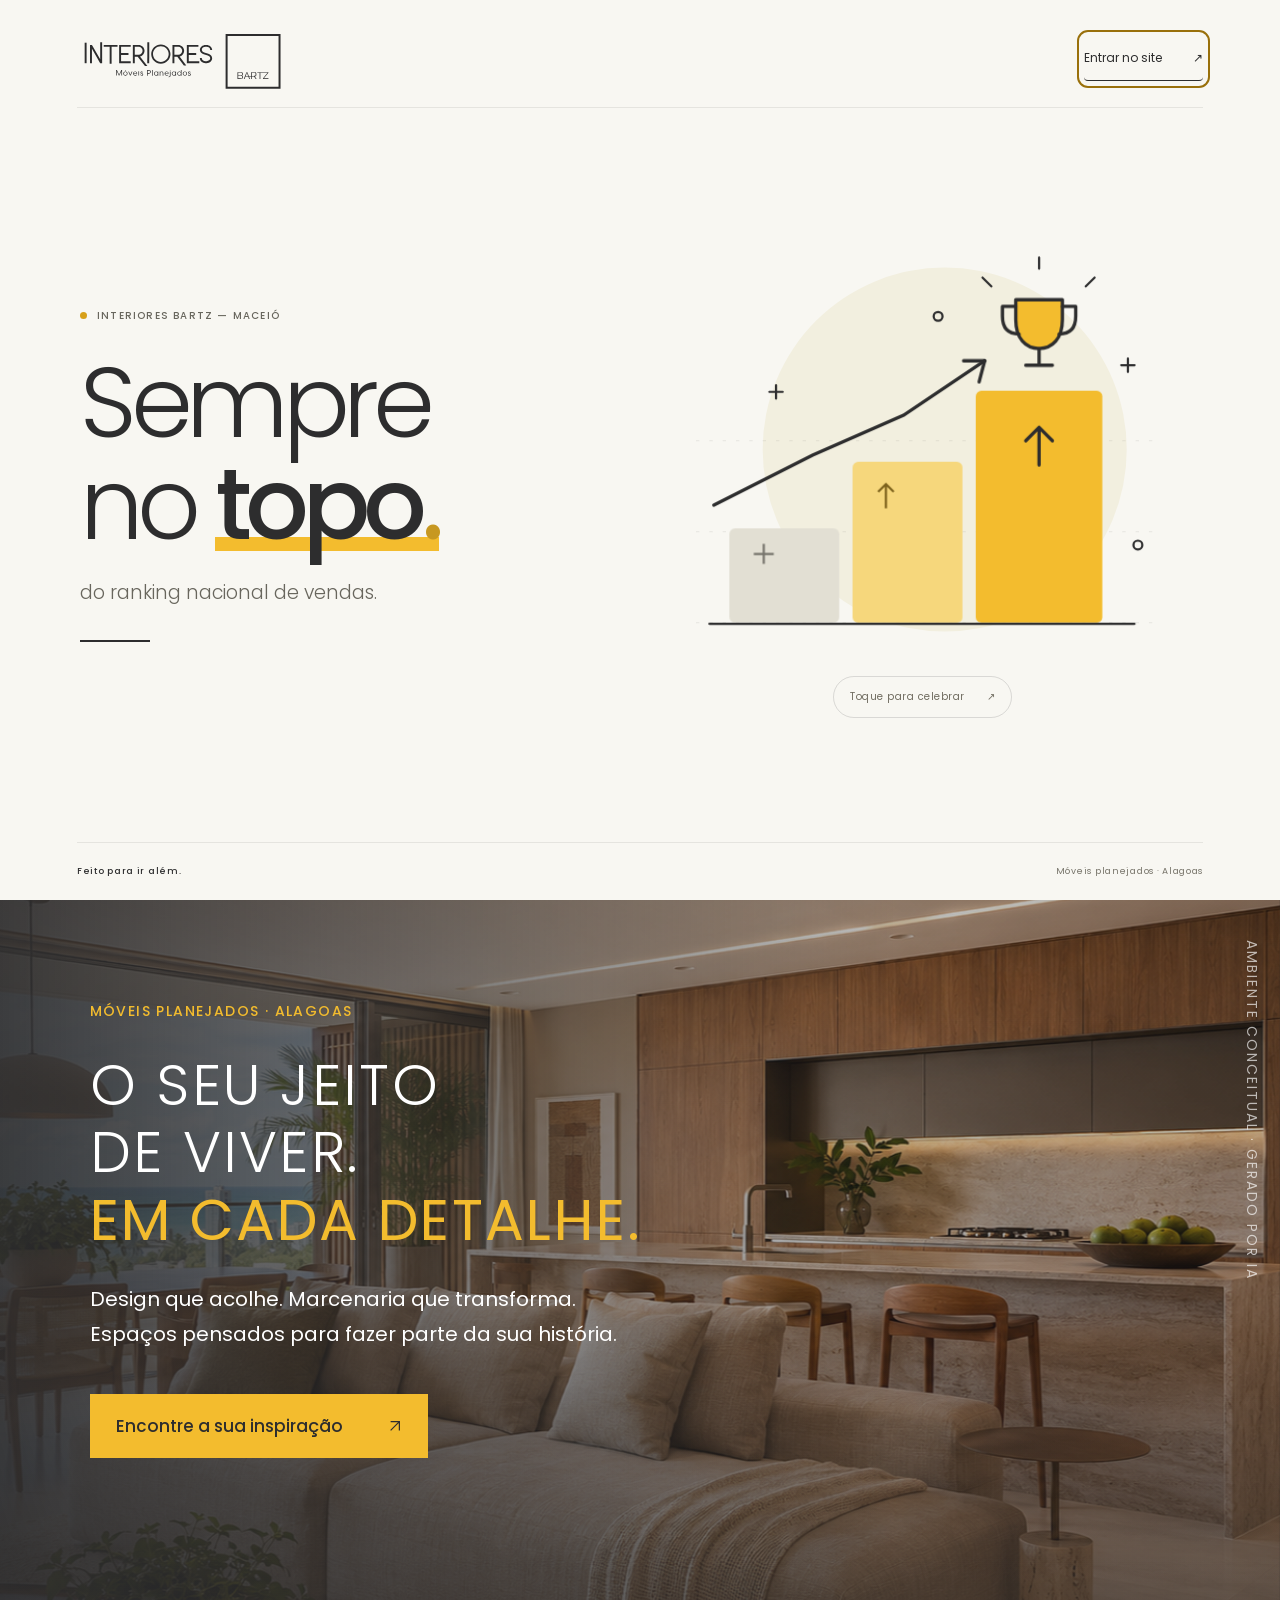
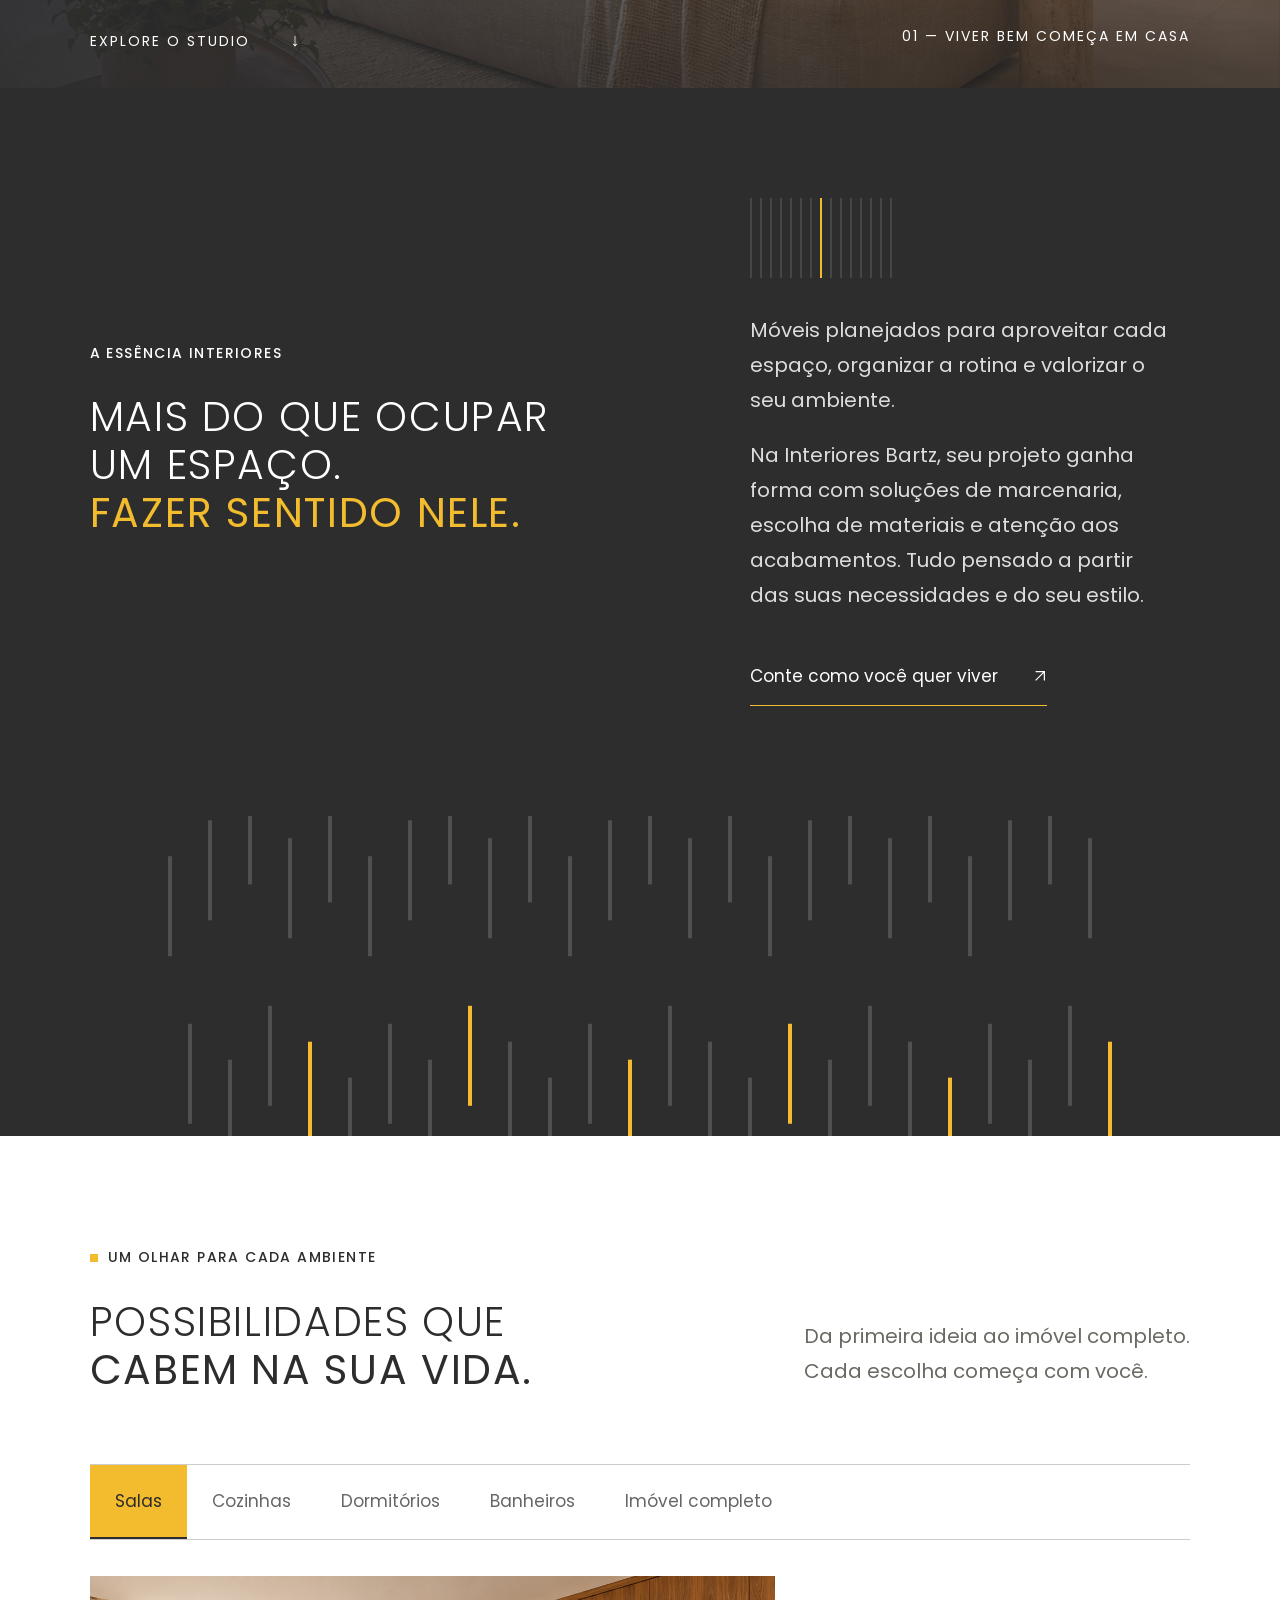
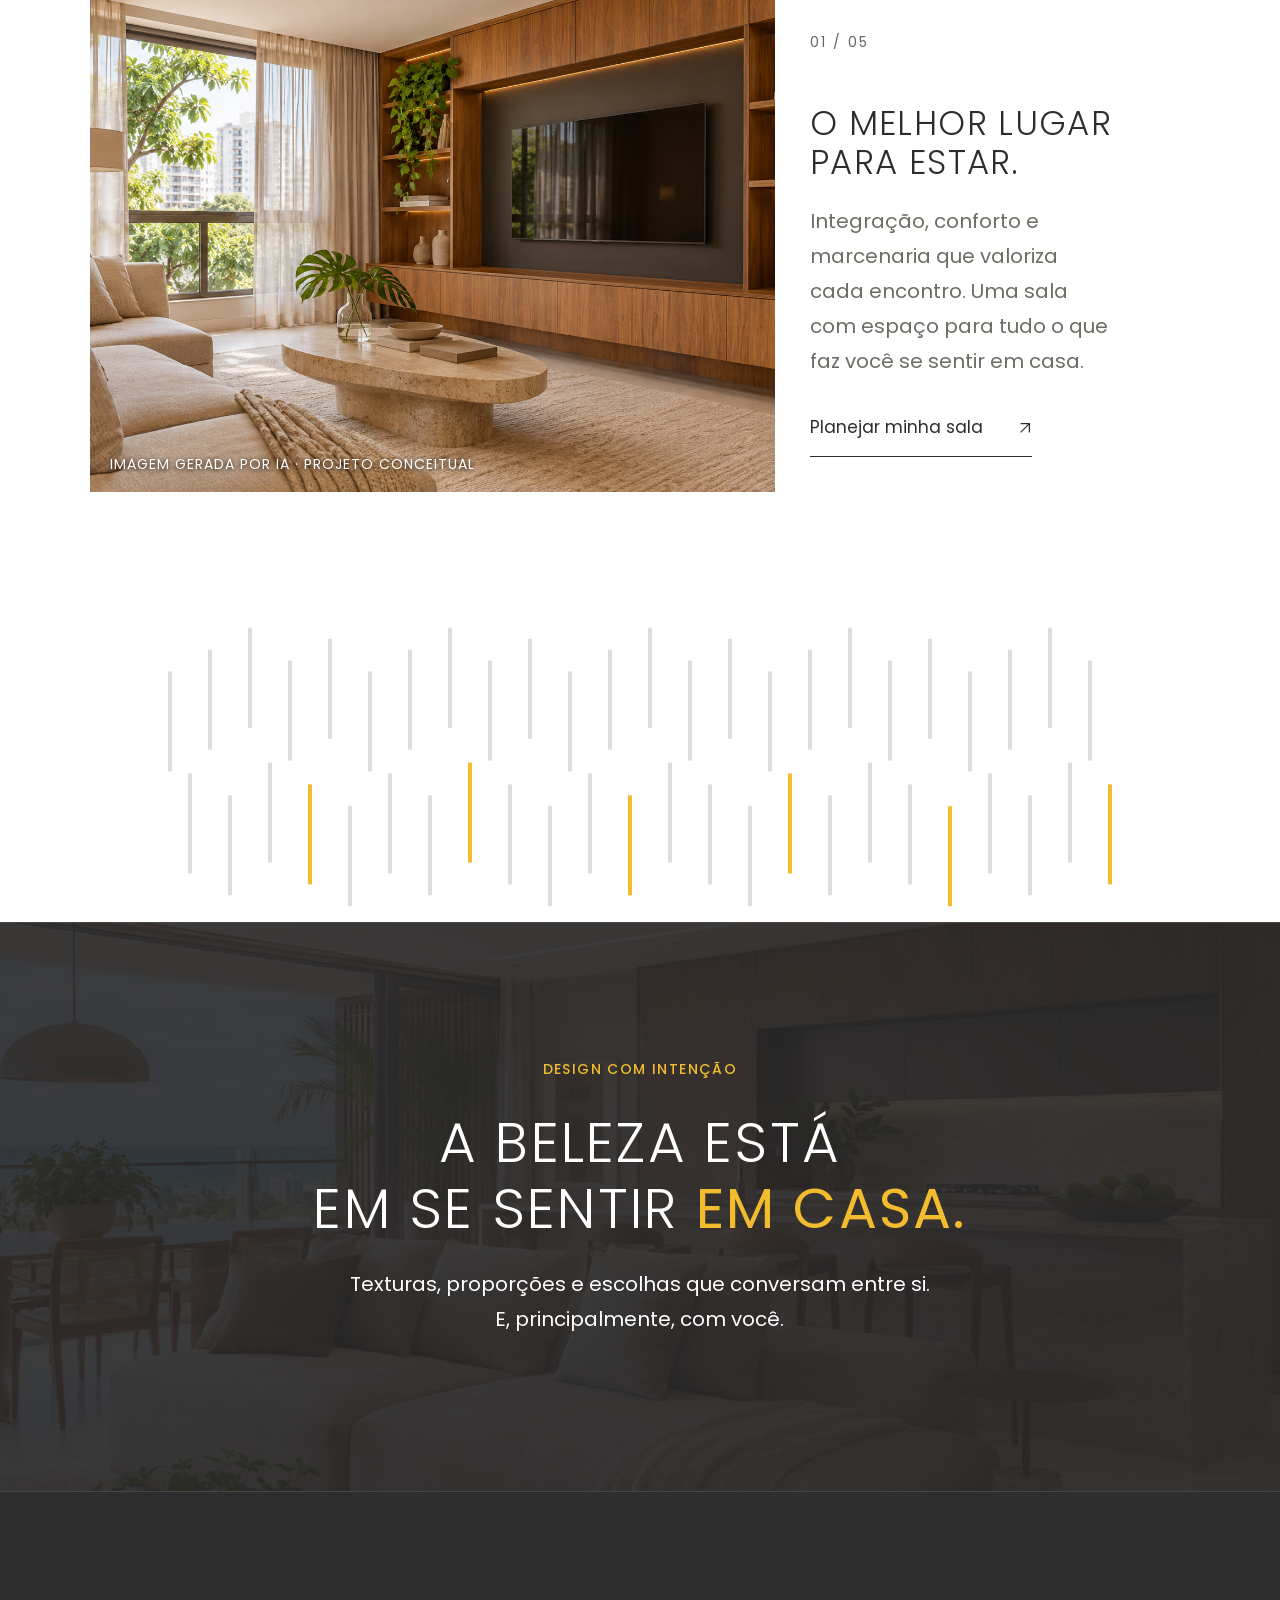
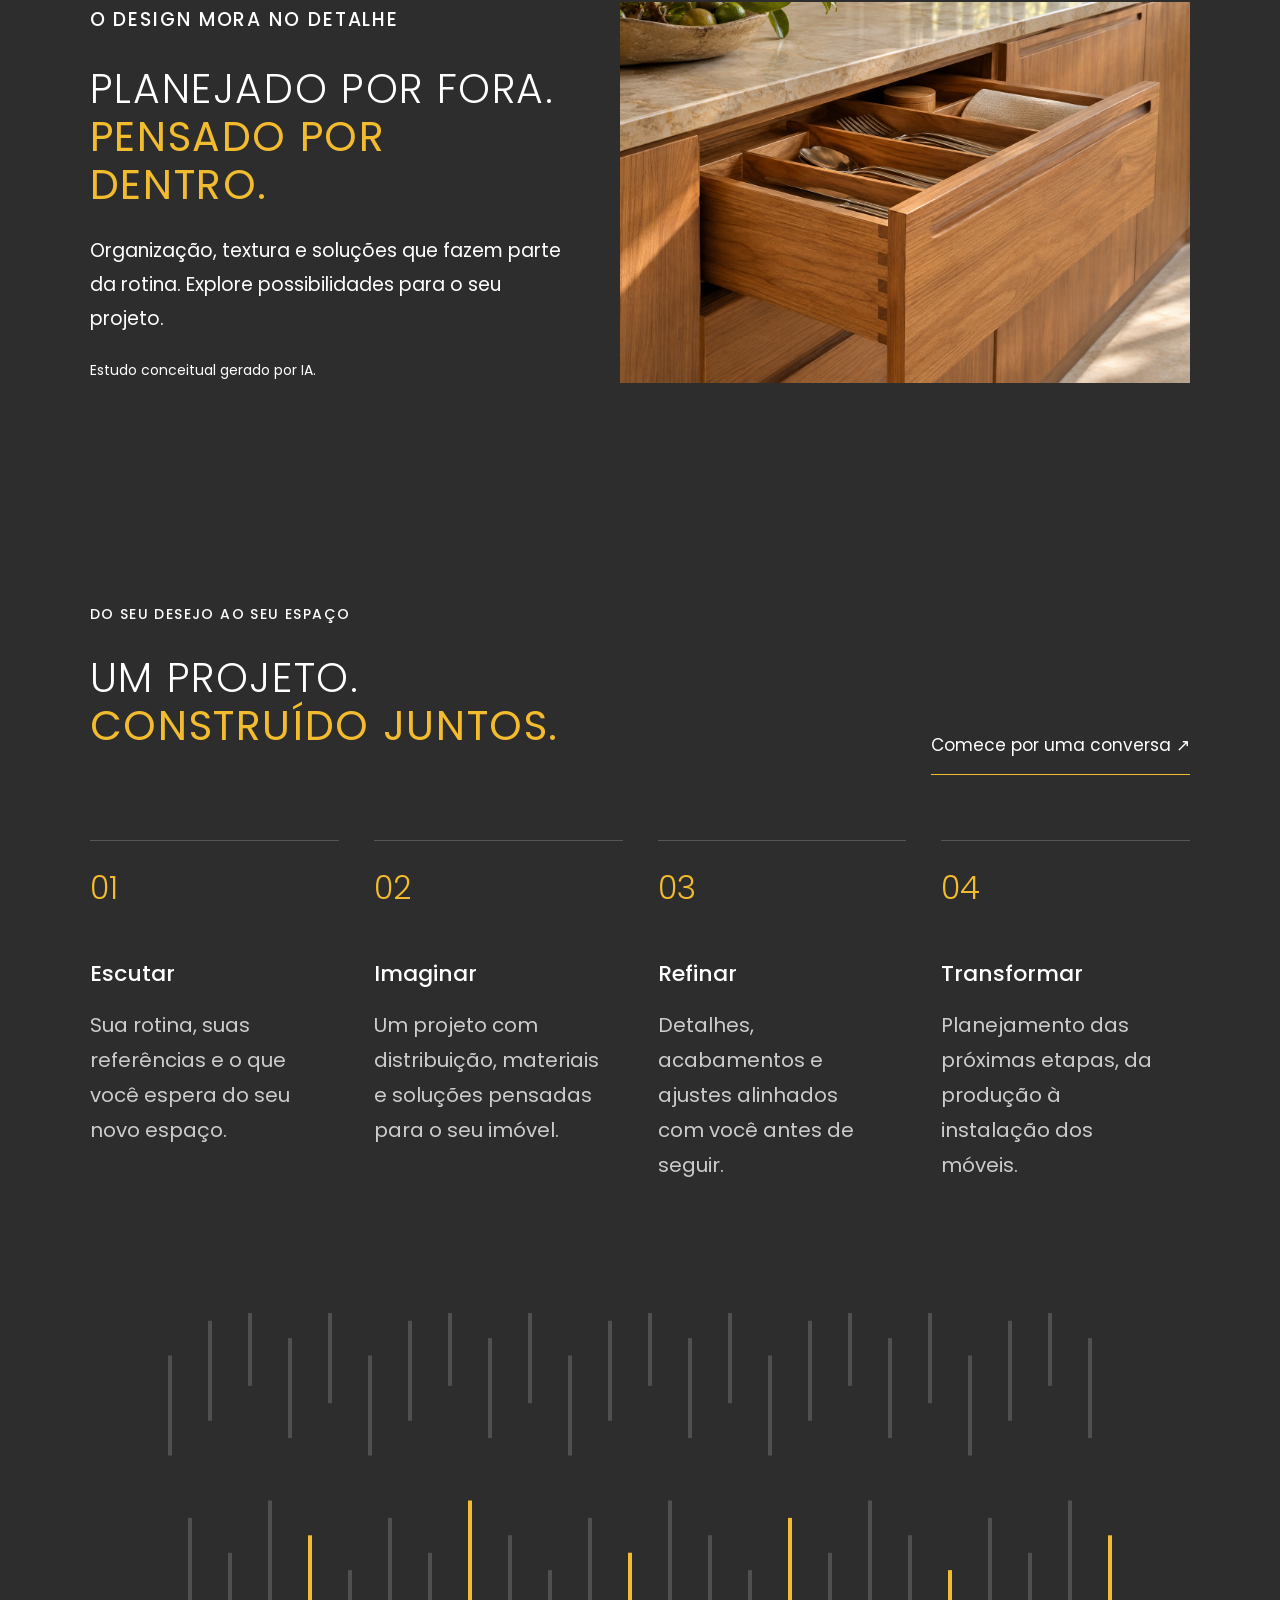
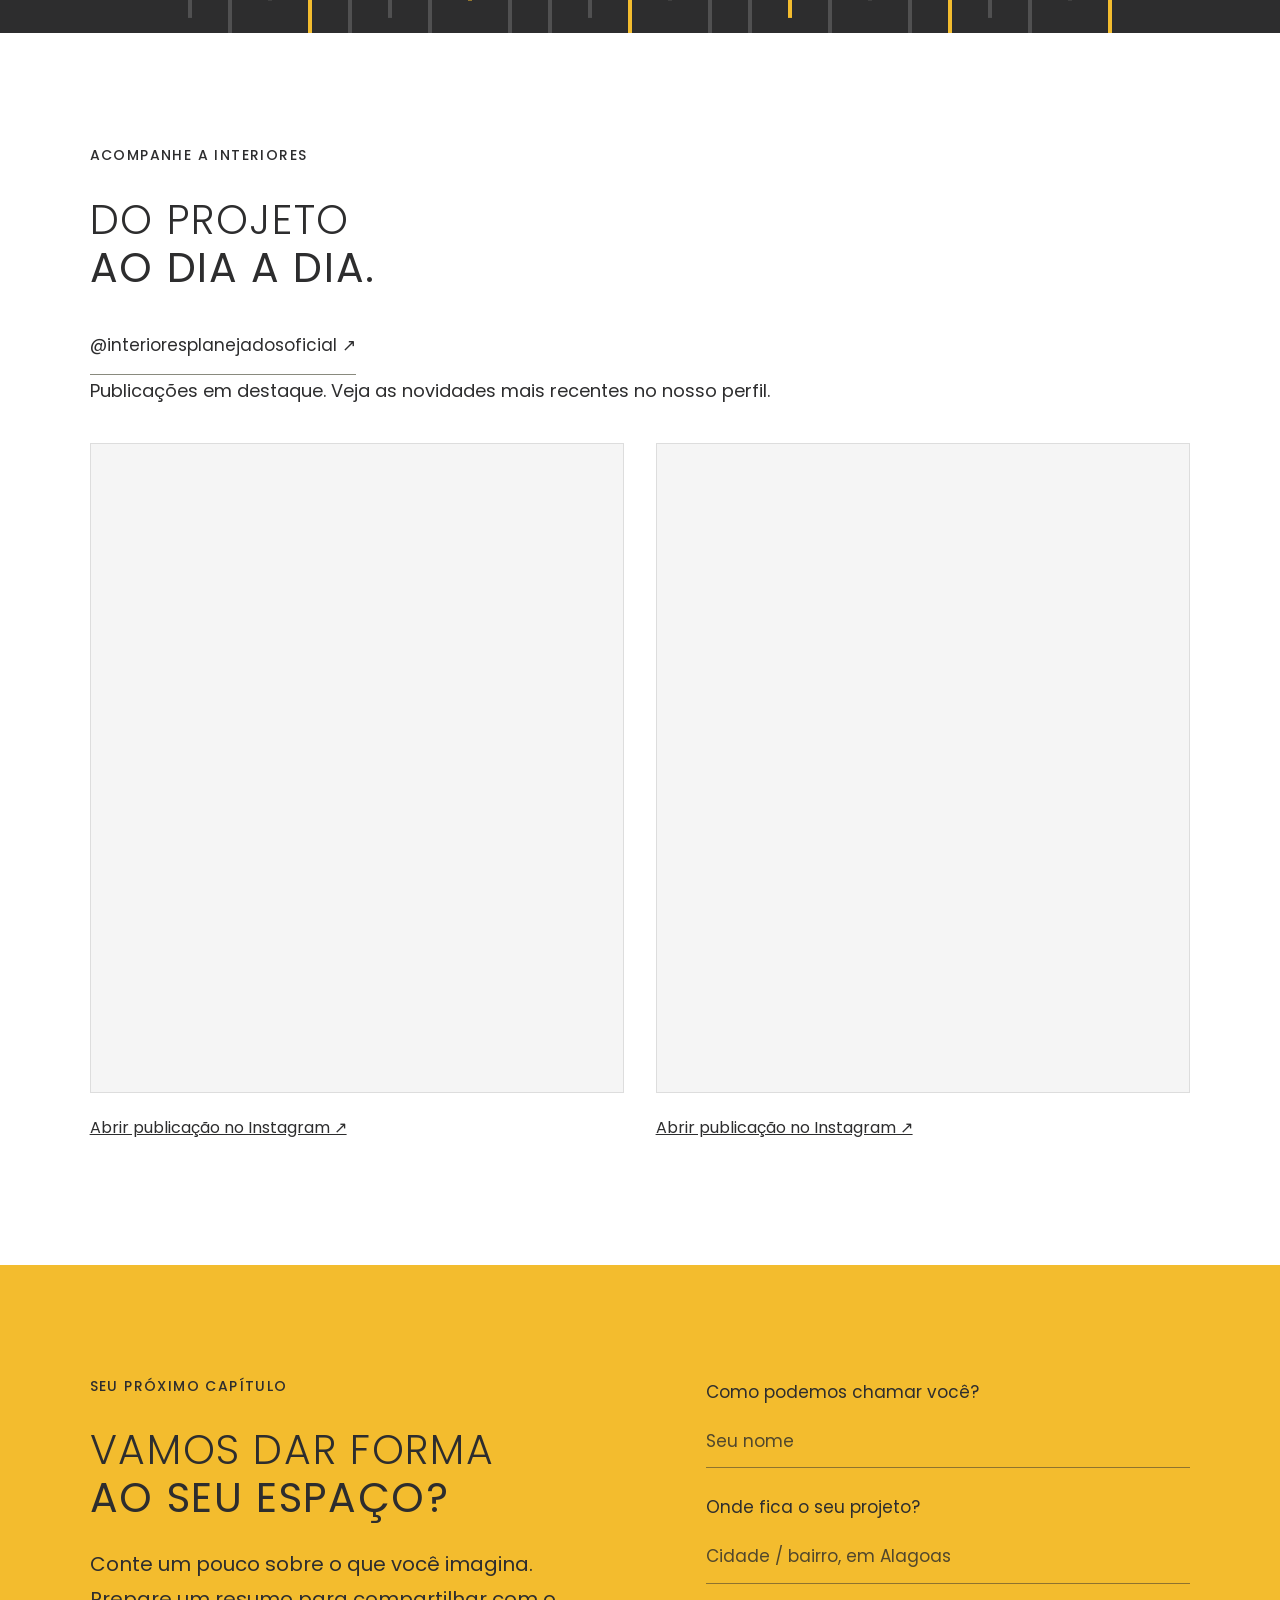
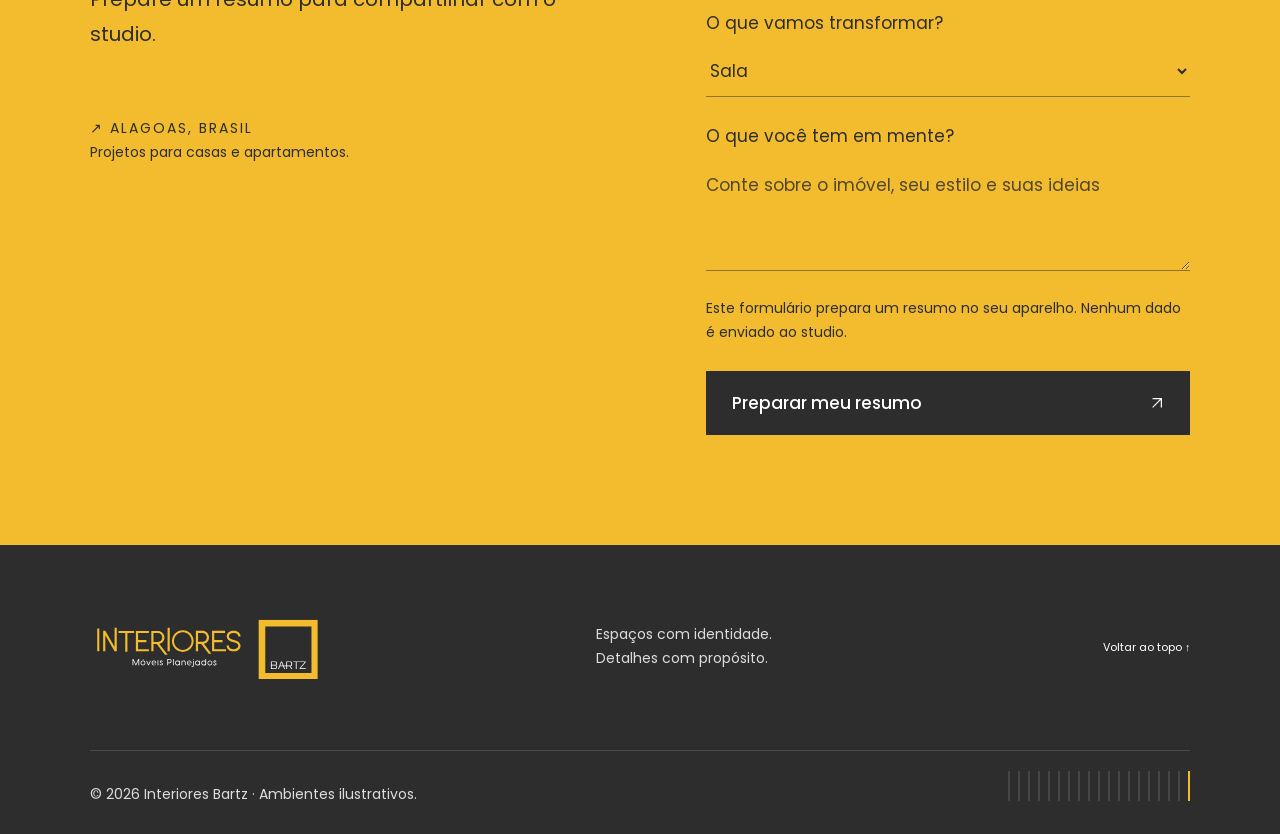
==== commit 5da614d4: "Refaz abertura em 2D com pódio interativo e marca sobre fundo claro" ====
--- a/index.html
+++ b/index.html
@@ -1,56 +1,80 @@
-<!doctype html>
-<html lang="pt-BR">
-<head><meta charset="utf-8"><meta name="viewport" content="width=device-width,initial-scale=1"><meta name="theme-color" content="#2D2D2E"><meta name="description" content="Interiores Bartz. Móveis planejados e interiores pensados para o seu jeito de viver, em Alagoas."><title>Interiores Bartz — Espaços para viver</title><link rel="preload" href="assets/fonts/poppins-light.ttf" as="font" type="font/ttf" crossorigin><link rel="stylesheet" href="assets/site.css"><link rel="stylesheet" href="assets/brand.css?v=bartz-marcas-lado-a-lado-2"><script src="dados.js" defer></script><script src="assets/public-map.js" defer></script><script src="assets/site.js" defer></script><style id="brand-pair-layout">
-/* Original companion mark, paired with the main brand in the header. */
-.header-brands{display:flex;flex-flow:row nowrap;align-items:center;gap:24px;flex-shrink:0}
-.header-brands .companion-logo{display:block;width:88px;height:auto;flex-shrink:0}
-@media(max-width:1280px){
-  .header-brands{gap:16px}
-  .header .header-brands .brand,.header .header-brands .brand img{width:200px}
-  .header-brands .companion-logo{width:72px}
-  .menu-toggle{display:flex;align-items:center;gap:12px;border:0;background:none;color:inherit;padding:12px 0;font-size:17px}
-  .header nav{display:none;position:absolute;top:100%;left:0;right:0;background:var(--ink);padding:20px 6% 30px;flex-direction:column;align-items:stretch;gap:0;box-shadow:0 12px 20px #0001}
-  .header nav.open{display:flex}
-  .header nav a{padding:17px 0;font-size:17px;border-bottom:1px solid #ffffff30}
-  .header nav .nav-cta{padding:16px;margin-left:0}
-}
-@media(max-width:700px){
-  .header-brands{gap:12px}
-  .header .header-brands .brand,.header .header-brands .brand img{width:165px}
-  .header-brands .companion-logo{width:60px}
-}
-@media(max-width:380px){
-  .header-brands{gap:10px}
-  .header .header-brands .brand,.header .header-brands .brand img{width:140px}
-  .header-brands .companion-logo{width:50px}
-}
-</style><link rel="stylesheet" href="assets/award-intro.css?v=1"></head>
+<!doctype html>
+<html lang="pt-BR">
+<head><meta charset="utf-8"><meta name="viewport" content="width=device-width,initial-scale=1"><meta name="theme-color" content="#2D2D2E"><meta name="description" content="Interiores Bartz. Móveis planejados e interiores pensados para o seu jeito de viver, em Alagoas."><title>Interiores Bartz — Espaços para viver</title><link rel="preload" href="assets/fonts/poppins-light.ttf" as="font" type="font/ttf" crossorigin><link rel="stylesheet" href="assets/site.css"><link rel="stylesheet" href="assets/brand.css?v=bartz-marcas-lado-a-lado-2"><script src="dados.js" defer></script><script src="assets/public-map.js" defer></script><script src="assets/site.js" defer></script><style id="brand-pair-layout">
+/* Original companion mark, paired with the main brand in the header. */
+.header-brands{display:flex;flex-flow:row nowrap;align-items:center;gap:24px;flex-shrink:0}
+.header-brands .companion-logo{display:block;width:88px;height:auto;flex-shrink:0}
+@media(max-width:1280px){
+  .header-brands{gap:16px}
+  .header .header-brands .brand,.header .header-brands .brand img{width:200px}
+  .header-brands .companion-logo{width:72px}
+  .menu-toggle{display:flex;align-items:center;gap:12px;border:0;background:none;color:inherit;padding:12px 0;font-size:17px}
+  .header nav{display:none;position:absolute;top:100%;left:0;right:0;background:var(--ink);padding:20px 6% 30px;flex-direction:column;align-items:stretch;gap:0;box-shadow:0 12px 20px #0001}
+  .header nav.open{display:flex}
+  .header nav a{padding:17px 0;font-size:17px;border-bottom:1px solid #ffffff30}
+  .header nav .nav-cta{padding:16px;margin-left:0}
+}
+@media(max-width:700px){
+  .header-brands{gap:12px}
+  .header .header-brands .brand,.header .header-brands .brand img{width:165px}
+  .header-brands .companion-logo{width:60px}
+}
+@media(max-width:380px){
+  .header-brands{gap:10px}
+  .header .header-brands .brand,.header .header-brands .brand img{width:140px}
+  .header-brands .companion-logo{width:50px}
+}
+</style><link rel="stylesheet" href="assets/award-intro.css?v=2"></head>
 <body>
-<section id="award-intro" class="award-intro" role="dialog" aria-modal="true" aria-labelledby="award-title" aria-describedby="award-location" hidden>
-  <button class="award-intro__skip" type="button">Pular abertura <span aria-hidden="true">↗</span></button>
+<section id="award-intro" class="award-intro" role="dialog" aria-modal="true" aria-labelledby="award-title" aria-describedby="award-location award-subtitle" hidden>
+  <div class="award-intro__top"><img class="award-intro__brand" src="assets/brand/logo-horizontal-positivo.svg" alt="Interiores Bartz" width="220" height="71" fetchpriority="high"><button class="award-intro__skip" type="button">Entrar no site <span aria-hidden="true">↗</span></button></div>
   <div class="award-intro__content">
-    <img class="award-intro__brand" src="assets/brand/logo-horizontal.svg" alt="Interiores Bartz" width="220" height="71" fetchpriority="high">
-    <div class="award-intro__stage" aria-hidden="true"><span class="award-intro__fallback">🏆</span><canvas></canvas></div>
-    <p class="award-intro__location" id="award-location">Interiores Bartz — Maceió</p>
-    <h2 class="award-intro__headline" id="award-title">Sempre no topo do<br><strong>ranking nacional de vendas.</strong></h2>
-    <div class="award-intro__rule" aria-hidden="true"></div>
+    <div class="award-intro__copy"><p class="award-intro__location" id="award-location"><span></span> Interiores Bartz — Maceió</p>
+      <h2 class="award-intro__headline" id="award-title">Sempre <br>no <strong>topo<span aria-hidden="true">.</span></strong></h2>
+      <p class="award-intro__subtitle" id="award-subtitle">do ranking nacional de vendas.</p>
+      <div class="award-intro__rule" aria-hidden="true"><i></i></div>
+    </div>
+    <button class="award-intro__stage" type="button" aria-label="Repetir animação do pódio">
+      <svg viewBox="0 0 500 400" aria-hidden="true" focusable="false">
+        <circle class="award-orbit" cx="270" cy="196" r="164" fill="#f2efdF"/>
+        <path class="award-guide" d="M46 352H464M46 270H464M46 188H464" fill="none" stroke="#2d2d2e" stroke-opacity=".09" stroke-dasharray="3 9"/>
+        <g class="award-bars">
+          <g class="award-bar award-bar--one"><rect x="76" y="267" width="99" height="85" rx="5" fill="#e2dfd3"/><path d="M98 290h18m-9-9v18" stroke="#77756d" stroke-width="2"/></g>
+          <g class="award-bar award-bar--two"><rect x="187" y="207" width="99" height="145" rx="5" fill="#f6d77c"/><path d="m210 234 7-7 7 7m-7-7v22" stroke="#7d621c" stroke-width="2" fill="none"/></g>
+          <g class="award-bar award-bar--three"><rect x="298" y="143" width="114" height="209" rx="5" fill="#f3bc2e"/><path d="m343 188 12-12 12 12m-12-12v34" stroke="#2d2d2e" stroke-width="3" stroke-linecap="round" stroke-linejoin="round" fill="none"/></g>
+        </g>
+        <path class="award-climb" d="M62 246 151 201 233 165 306 116" fill="none" stroke="#2d2d2e" stroke-width="3" stroke-linecap="round"/>
+        <path class="award-arrow" d="m287 116 19 0-5 19" fill="none" stroke="#2d2d2e" stroke-width="3" stroke-linecap="round" stroke-linejoin="round"/>
+        <g class="award-cup" fill="none" stroke="#2d2d2e" stroke-width="3" stroke-linecap="round" stroke-linejoin="round">
+          <path d="M334 61h42v18c0 17-9 26-21 26s-21-9-21-26Z" fill="#f3bc2e"/>
+          <path d="M334 67h-12v9c0 11 5 16 15 16m39-25h12v9c0 11-5 16-15 16m-18 13v15m-12 0h24"/>
+        </g>
+        <g class="award-sparks" fill="none" stroke="#2d2d2e" stroke-width="2" stroke-linecap="round">
+          <path d="M355 33v-10m42 26 8-8m-93 8-8-8"/>
+          <path d="M435 114v12m-6-6h12M118 138v12m-6-6h12"/>
+          <circle cx="264" cy="76" r="4"/><circle cx="444" cy="282" r="4"/>
+        </g>
+        <path d="M58 353H441" stroke="#2d2d2e" stroke-width="2" stroke-linecap="round"/>
+      </svg>
+      <span class="award-intro__hint">Toque para celebrar <span aria-hidden="true">↗</span></span>
+    </button>
   </div>
-  <span class="award-intro__signature" aria-hidden="true">Móveis planejados · Alagoas</span>
+  <div class="award-intro__bottom"><span>Feito para ir além.</span><span>Móveis planejados · Alagoas</span></div>
 </section>
-<script src="assets/award-intro.js?v=1"></script>
-<a class="skip" href="#conteudo">Ir para o conteúdo</a>
-<header class="header"><div class="header-brands"><a class="brand" href="#inicio" aria-label="Interiores Bartz início"><img src="assets/brand/logo-horizontal.svg" alt="Interiores — Móveis Planejados · Bartz" width="234" height="75"></a><img class="companion-logo" src="assets/brand/logo-complementar.png" alt="Bartz — 30 anos" width="122" height="79"></div><button class="menu-toggle" aria-expanded="false" aria-controls="navigation">Menu <span>＋</span></button><nav id="navigation" aria-label="Navegação principal"><a href="#essencia">Nossa essência</a><a href="#ambientes">Ambientes</a><a href="#processo">Como criamos</a><a href="studio/">Acessar Studio</a><a class="nav-cta" href="#contato">Vamos conversar <span>↗</span></a></nav></header>
-<main id="conteudo">
-<section class="map-opening" id="inicio" aria-label="Mapa de presença da Interiores em Maceió, Alagoas">
-<div id="map-fallback" class="map-fallback"><svg id="public-geography" viewBox="0 0 1200 700" aria-label="Mapa esquemático dos pontos em Maceió" role="img"><defs><pattern id="map-lines" width="30" height="30" patternUnits="userSpaceOnUse"><path d="M0 0V30" stroke="#ffffff" stroke-opacity=".025"/></pattern></defs><rect width="1200" height="700" fill="#242425"/><rect width="1200" height="700" fill="url(#map-lines)"/><g id="geography-shapes"></g><g id="public-pins"></g><text x="1000" y="540" fill="#ffffff70" font-size="12" letter-spacing="5">ATLÂNTICO</text></svg><span class="schematic-note">MAPA ESQUEMÁTICO · MACEIÓ / AL</span></div>
-<iframe id="opening-map" src="mapa.html?publico=1" title="Mapa 3D de Maceió com pinos e contador animados" tabindex="-1" aria-hidden="true"></iframe>
-<div class="map-overlay" id="map-overlay"><p class="eyebrow">INTERIORES EM MACEIÓ · ALAGOAS</p><h1><span id="public-count">0</span><span id="public-count-label">pontos no mapa</span></h1><p id="public-data-note">Carregando dados do mapa…</p><button id="public-replay" class="map-replay" type="button">Rever abertura <span aria-hidden="true">↻</span></button></div>
-<div class="map-opening-bottom"><a href="#apresentacao">CONHEÇA A INTERIORES <span aria-hidden="true">↓</span></a><button id="map-replay-always" class="map-replay" type="button">Rever abertura</button><a href="mapa.html">Abrir mapa completo</a></div></section>
-<section class="hero" id="apresentacao"><div class="hero-art" data-parallax="0.16" role="img" aria-label="Ilustração conceitual de sala com marcenaria em madeira, sofá claro e luz natural"></div><div class="hero-shade"></div><div class="hero-content"><p class="eyebrow">MÓVEIS PLANEJADOS · ALAGOAS</p><h1>O seu jeito<br>de viver.<br><em>Em cada detalhe.</em></h1><p>Design que acolhe. Marcenaria que transforma.<br>Espaços pensados para fazer parte da sua história.</p><a class="button light" href="#ambientes">Encontre a sua inspiração <span>↗</span></a></div><div class="hero-bottom"><a href="#essencia">EXPLORE O STUDIO <span>↓</span></a><span>01 — VIVER BEM COMEÇA EM CASA</span></div><span class="concept">AMBIENTE CONCEITUAL · GERADO POR IA</span></section>
-<section class="intro section" id="essencia"><div class="reveal"><p class="eyebrow">A ESSÊNCIA INTERIORES</p><h2>Mais do que ocupar<br>um espaço.<br><em>Fazer sentido nele.</em></h2></div><div class="intro-copy reveal"><span class="brand-lines" aria-hidden="true"></span><p>Móveis planejados para aproveitar cada espaço, organizar a rotina e valorizar o seu ambiente.</p><p>Na Interiores Bartz, seu projeto ganha forma com soluções de marcenaria, escolha de materiais e atenção aos acabamentos. Tudo pensado a partir das suas necessidades e do seu estilo.</p><a class="text-link" href="#contato">Conte como você quer viver <span>↗</span></a></div></section>
-<section class="environments section" id="ambientes"><div class="section-heading reveal"><div><p class="eyebrow">UM OLHAR PARA CADA AMBIENTE</p><h2>Possibilidades que<br><em>cabem na sua vida.</em></h2></div><p>Da primeira ideia ao imóvel completo.<br>Cada escolha começa com você.</p></div><div class="tabs" role="tablist" aria-label="Ambientes"><button role="tab" id="tab-salas" aria-selected="true" aria-controls="environment-panel" data-room="salas">Salas</button><button role="tab" id="tab-cozinhas" aria-selected="false" tabindex="-1" aria-controls="environment-panel" data-room="cozinhas">Cozinhas</button><button role="tab" id="tab-dormitorios" aria-selected="false" tabindex="-1" aria-controls="environment-panel" data-room="dormitorios">Dormitórios</button><button role="tab" id="tab-banheiros" aria-selected="false" tabindex="-1" aria-controls="environment-panel" data-room="banheiros">Banheiros</button><button role="tab" id="tab-completo" aria-selected="false" tabindex="-1" aria-controls="environment-panel" data-room="completo">Imóvel completo</button></div><div class="environment-panel" id="environment-panel" role="tabpanel" aria-labelledby="tab-salas"><div class="room-visual"><img src="assets/sala-conceito.png" alt="Sala com painel e móveis planejados — conceito gerado por IA" loading="lazy"><span>IMAGEM GERADA POR IA · PROJETO CONCEITUAL</span></div><div class="room-copy"><span class="room-number">01 / 05</span><h3>O melhor lugar<br>para estar.</h3><p>Integração, conforto e marcenaria que valoriza cada encontro. Uma sala com espaço para tudo o que faz você se sentir em casa.</p><a class="text-link room-link" href="#contato">Planejar minha sala <span>↗</span></a></div></div></section>
-<section class="manifesto"><div class="manifesto-art" data-parallax="0.10"></div><div class="manifesto-content reveal"><p class="eyebrow">DESIGN COM INTENÇÃO</p><h2>A beleza está<br>em se sentir <em>em casa.</em></h2><p>Texturas, proporções e escolhas que conversam entre si.<br>E, principalmente, com você.</p></div></section>
-<section class="section craft"><div><p class="eyebrow">O DESIGN MORA NO DETALHE</p><h2>Planejado por fora.<br><em>Pensado por dentro.</em></h2><p>Organização, textura e soluções que fazem parte da rotina. Explore possibilidades para o seu projeto.</p><small>Estudo conceitual gerado por IA.</small></div><img src="assets/detalhe-conceito.png" alt="Conceito de gaveta planejada com organizador de madeira" loading="lazy"></section><section class="process section" id="processo"><div class="section-heading reveal"><div><p class="eyebrow">DO SEU DESEJO AO SEU ESPAÇO</p><h2>Um projeto.<br><em>Construído juntos.</em></h2></div><a class="text-link" href="#contato">Comece por uma conversa ↗</a></div><div class="steps"><article class="reveal"><span>01</span><h3>Escutar</h3><p>Sua rotina, suas referências e o que você espera do seu novo espaço.</p></article><article class="reveal"><span>02</span><h3>Imaginar</h3><p>Um projeto com distribuição, materiais e soluções pensadas para o seu imóvel.</p></article><article class="reveal"><span>03</span><h3>Refinar</h3><p>Detalhes, acabamentos e ajustes alinhados com você antes de seguir.</p></article><article class="reveal"><span>04</span><h3>Transformar</h3><p>Planejamento das próximas etapas, da produção à instalação dos móveis.</p></article></div></section>
-<section class="section instagram-section" id="instagram"><p class="eyebrow">ACOMPANHE A INTERIORES</p><h2>Do projeto<br><em>ao dia a dia.</em></h2><a class="text-link" href="https://www.instagram.com/interioresplanejadosoficial/" target="_blank" rel="noopener">@interioresplanejadosoficial ↗</a><p>Publicações em destaque. Veja as novidades mais recentes no nosso perfil.</p><div class="instagram-posts"><article><iframe src="https://www.instagram.com/p/DfPpoZ_xttm/embed/" title="Publicação da Interiores no Instagram 1" loading="lazy"></iframe><a href="https://www.instagram.com/p/DfPpoZ_xttm/" target="_blank" rel="noopener">Abrir publicação no Instagram ↗</a></article><article><iframe src="https://www.instagram.com/p/DfICDe4JQMW/embed/" title="Publicação da Interiores no Instagram 2" loading="lazy"></iframe><a href="https://www.instagram.com/p/DfICDe4JQMW/" target="_blank" rel="noopener">Abrir publicação no Instagram ↗</a></article></div></section><section class="contact section" id="contato"><div class="reveal"><p class="eyebrow">SEU PRÓXIMO CAPÍTULO</p><h2>Vamos dar forma<br><em>ao seu espaço?</em></h2><p>Conte um pouco sobre o que você imagina.<br>Prepare um resumo para compartilhar com o studio.</p><div class="location">↗ ALAGOAS, BRASIL<br><small>Projetos para casas e apartamentos.</small></div></div><form id="briefing"><label for="name">Como podemos chamar você?</label><input id="name" name="name" autocomplete="name" placeholder="Seu nome" required maxlength="100"><label for="city">Onde fica o seu projeto?</label><input id="city" name="city" autocomplete="address-level2" placeholder="Cidade / bairro, em Alagoas" required maxlength="160"><label for="room">O que vamos transformar?</label><select id="room" name="room"><option>Sala</option><option>Cozinha</option><option>Dormitório</option><option>Banheiro</option><option>Imóvel completo</option></select><label for="details">O que você tem em mente?</label><textarea id="details" name="details" rows="3" placeholder="Conte sobre o imóvel, seu estilo e suas ideias" maxlength="2000"></textarea><p class="form-note">Este formulário prepara um resumo no seu aparelho. Nenhum dado é enviado ao studio.</p><button class="button dark" type="submit">Preparar meu resumo <span>↗</span></button><div id="form-result" role="status" hidden><p>Seu resumo está pronto. Copie e compartilhe com o contato do studio.</p><textarea id="summary" aria-label="Resumo do projeto" readonly rows="6"></textarea><button class="text-link" type="button" id="copy-summary">Copiar resumo ↗</button></div></form></section>
-</main><footer><a class="brand" href="#inicio"><img src="assets/brand/logo-horizontal.svg" alt="Interiores — Móveis Planejados · Bartz" width="234" height="75"></a><p>Espaços com identidade.<br>Detalhes com propósito.</p><a href="#inicio">Voltar ao topo ↑</a><small>© <span id="year">2026</span> Interiores Bartz · Ambientes ilustrativos.</small></footer>
-</body></html>
+<script src="assets/award-intro.js?v=2"></script>
+<a class="skip" href="#conteudo">Ir para o conteúdo</a>
+<header class="header"><div class="header-brands"><a class="brand" href="#inicio" aria-label="Interiores Bartz início"><img src="assets/brand/logo-horizontal.svg" alt="Interiores — Móveis Planejados · Bartz" width="234" height="75"></a><img class="companion-logo" src="assets/brand/logo-complementar.png" alt="Bartz — 30 anos" width="122" height="79"></div><button class="menu-toggle" aria-expanded="false" aria-controls="navigation">Menu <span>＋</span></button><nav id="navigation" aria-label="Navegação principal"><a href="#essencia">Nossa essência</a><a href="#ambientes">Ambientes</a><a href="#processo">Como criamos</a><a href="studio/">Acessar Studio</a><a class="nav-cta" href="#contato">Vamos conversar <span>↗</span></a></nav></header>
+<main id="conteudo">
+<section class="map-opening" id="inicio" aria-label="Mapa de presença da Interiores em Maceió, Alagoas">
+<div id="map-fallback" class="map-fallback"><svg id="public-geography" viewBox="0 0 1200 700" aria-label="Mapa esquemático dos pontos em Maceió" role="img"><defs><pattern id="map-lines" width="30" height="30" patternUnits="userSpaceOnUse"><path d="M0 0V30" stroke="#ffffff" stroke-opacity=".025"/></pattern></defs><rect width="1200" height="700" fill="#242425"/><rect width="1200" height="700" fill="url(#map-lines)"/><g id="geography-shapes"></g><g id="public-pins"></g><text x="1000" y="540" fill="#ffffff70" font-size="12" letter-spacing="5">ATLÂNTICO</text></svg><span class="schematic-note">MAPA ESQUEMÁTICO · MACEIÓ / AL</span></div>
+<iframe id="opening-map" src="mapa.html?publico=1" title="Mapa 3D de Maceió com pinos e contador animados" tabindex="-1" aria-hidden="true"></iframe>
+<div class="map-overlay" id="map-overlay"><p class="eyebrow">INTERIORES EM MACEIÓ · ALAGOAS</p><h1><span id="public-count">0</span><span id="public-count-label">pontos no mapa</span></h1><p id="public-data-note">Carregando dados do mapa…</p><button id="public-replay" class="map-replay" type="button">Rever abertura <span aria-hidden="true">↻</span></button></div>
+<div class="map-opening-bottom"><a href="#apresentacao">CONHEÇA A INTERIORES <span aria-hidden="true">↓</span></a><button id="map-replay-always" class="map-replay" type="button">Rever abertura</button><a href="mapa.html">Abrir mapa completo</a></div></section>
+<section class="hero" id="apresentacao"><div class="hero-art" data-parallax="0.16" role="img" aria-label="Ilustração conceitual de sala com marcenaria em madeira, sofá claro e luz natural"></div><div class="hero-shade"></div><div class="hero-content"><p class="eyebrow">MÓVEIS PLANEJADOS · ALAGOAS</p><h1>O seu jeito<br>de viver.<br><em>Em cada detalhe.</em></h1><p>Design que acolhe. Marcenaria que transforma.<br>Espaços pensados para fazer parte da sua história.</p><a class="button light" href="#ambientes">Encontre a sua inspiração <span>↗</span></a></div><div class="hero-bottom"><a href="#essencia">EXPLORE O STUDIO <span>↓</span></a><span>01 — VIVER BEM COMEÇA EM CASA</span></div><span class="concept">AMBIENTE CONCEITUAL · GERADO POR IA</span></section>
+<section class="intro section" id="essencia"><div class="reveal"><p class="eyebrow">A ESSÊNCIA INTERIORES</p><h2>Mais do que ocupar<br>um espaço.<br><em>Fazer sentido nele.</em></h2></div><div class="intro-copy reveal"><span class="brand-lines" aria-hidden="true"></span><p>Móveis planejados para aproveitar cada espaço, organizar a rotina e valorizar o seu ambiente.</p><p>Na Interiores Bartz, seu projeto ganha forma com soluções de marcenaria, escolha de materiais e atenção aos acabamentos. Tudo pensado a partir das suas necessidades e do seu estilo.</p><a class="text-link" href="#contato">Conte como você quer viver <span>↗</span></a></div></section>
+<section class="environments section" id="ambientes"><div class="section-heading reveal"><div><p class="eyebrow">UM OLHAR PARA CADA AMBIENTE</p><h2>Possibilidades que<br><em>cabem na sua vida.</em></h2></div><p>Da primeira ideia ao imóvel completo.<br>Cada escolha começa com você.</p></div><div class="tabs" role="tablist" aria-label="Ambientes"><button role="tab" id="tab-salas" aria-selected="true" aria-controls="environment-panel" data-room="salas">Salas</button><button role="tab" id="tab-cozinhas" aria-selected="false" tabindex="-1" aria-controls="environment-panel" data-room="cozinhas">Cozinhas</button><button role="tab" id="tab-dormitorios" aria-selected="false" tabindex="-1" aria-controls="environment-panel" data-room="dormitorios">Dormitórios</button><button role="tab" id="tab-banheiros" aria-selected="false" tabindex="-1" aria-controls="environment-panel" data-room="banheiros">Banheiros</button><button role="tab" id="tab-completo" aria-selected="false" tabindex="-1" aria-controls="environment-panel" data-room="completo">Imóvel completo</button></div><div class="environment-panel" id="environment-panel" role="tabpanel" aria-labelledby="tab-salas"><div class="room-visual"><img src="assets/sala-conceito.png" alt="Sala com painel e móveis planejados — conceito gerado por IA" loading="lazy"><span>IMAGEM GERADA POR IA · PROJETO CONCEITUAL</span></div><div class="room-copy"><span class="room-number">01 / 05</span><h3>O melhor lugar<br>para estar.</h3><p>Integração, conforto e marcenaria que valoriza cada encontro. Uma sala com espaço para tudo o que faz você se sentir em casa.</p><a class="text-link room-link" href="#contato">Planejar minha sala <span>↗</span></a></div></div></section>
+<section class="manifesto"><div class="manifesto-art" data-parallax="0.10"></div><div class="manifesto-content reveal"><p class="eyebrow">DESIGN COM INTENÇÃO</p><h2>A beleza está<br>em se sentir <em>em casa.</em></h2><p>Texturas, proporções e escolhas que conversam entre si.<br>E, principalmente, com você.</p></div></section>
+<section class="section craft"><div><p class="eyebrow">O DESIGN MORA NO DETALHE</p><h2>Planejado por fora.<br><em>Pensado por dentro.</em></h2><p>Organização, textura e soluções que fazem parte da rotina. Explore possibilidades para o seu projeto.</p><small>Estudo conceitual gerado por IA.</small></div><img src="assets/detalhe-conceito.png" alt="Conceito de gaveta planejada com organizador de madeira" loading="lazy"></section><section class="process section" id="processo"><div class="section-heading reveal"><div><p class="eyebrow">DO SEU DESEJO AO SEU ESPAÇO</p><h2>Um projeto.<br><em>Construído juntos.</em></h2></div><a class="text-link" href="#contato">Comece por uma conversa ↗</a></div><div class="steps"><article class="reveal"><span>01</span><h3>Escutar</h3><p>Sua rotina, suas referências e o que você espera do seu novo espaço.</p></article><article class="reveal"><span>02</span><h3>Imaginar</h3><p>Um projeto com distribuição, materiais e soluções pensadas para o seu imóvel.</p></article><article class="reveal"><span>03</span><h3>Refinar</h3><p>Detalhes, acabamentos e ajustes alinhados com você antes de seguir.</p></article><article class="reveal"><span>04</span><h3>Transformar</h3><p>Planejamento das próximas etapas, da produção à instalação dos móveis.</p></article></div></section>
+<section class="section instagram-section" id="instagram"><p class="eyebrow">ACOMPANHE A INTERIORES</p><h2>Do projeto<br><em>ao dia a dia.</em></h2><a class="text-link" href="https://www.instagram.com/interioresplanejadosoficial/" target="_blank" rel="noopener">@interioresplanejadosoficial ↗</a><p>Publicações em destaque. Veja as novidades mais recentes no nosso perfil.</p><div class="instagram-posts"><article><iframe src="https://www.instagram.com/p/DfPpoZ_xttm/embed/" title="Publicação da Interiores no Instagram 1" loading="lazy"></iframe><a href="https://www.instagram.com/p/DfPpoZ_xttm/" target="_blank" rel="noopener">Abrir publicação no Instagram ↗</a></article><article><iframe src="https://www.instagram.com/p/DfICDe4JQMW/embed/" title="Publicação da Interiores no Instagram 2" loading="lazy"></iframe><a href="https://www.instagram.com/p/DfICDe4JQMW/" target="_blank" rel="noopener">Abrir publicação no Instagram ↗</a></article></div></section><section class="contact section" id="contato"><div class="reveal"><p class="eyebrow">SEU PRÓXIMO CAPÍTULO</p><h2>Vamos dar forma<br><em>ao seu espaço?</em></h2><p>Conte um pouco sobre o que você imagina.<br>Prepare um resumo para compartilhar com o studio.</p><div class="location">↗ ALAGOAS, BRASIL<br><small>Projetos para casas e apartamentos.</small></div></div><form id="briefing"><label for="name">Como podemos chamar você?</label><input id="name" name="name" autocomplete="name" placeholder="Seu nome" required maxlength="100"><label for="city">Onde fica o seu projeto?</label><input id="city" name="city" autocomplete="address-level2" placeholder="Cidade / bairro, em Alagoas" required maxlength="160"><label for="room">O que vamos transformar?</label><select id="room" name="room"><option>Sala</option><option>Cozinha</option><option>Dormitório</option><option>Banheiro</option><option>Imóvel completo</option></select><label for="details">O que você tem em mente?</label><textarea id="details" name="details" rows="3" placeholder="Conte sobre o imóvel, seu estilo e suas ideias" maxlength="2000"></textarea><p class="form-note">Este formulário prepara um resumo no seu aparelho. Nenhum dado é enviado ao studio.</p><button class="button dark" type="submit">Preparar meu resumo <span>↗</span></button><div id="form-result" role="status" hidden><p>Seu resumo está pronto. Copie e compartilhe com o contato do studio.</p><textarea id="summary" aria-label="Resumo do projeto" readonly rows="6"></textarea><button class="text-link" type="button" id="copy-summary">Copiar resumo ↗</button></div></form></section>
+</main><footer><a class="brand" href="#inicio"><img src="assets/brand/logo-horizontal.svg" alt="Interiores — Móveis Planejados · Bartz" width="234" height="75"></a><p>Espaços com identidade.<br>Detalhes com propósito.</p><a href="#inicio">Voltar ao topo ↑</a><small>© <span id="year">2026</span> Interiores Bartz · Ambientes ilustrativos.</small></footer>
+</body></html>
--- a/assets/award-intro.css
+++ b/assets/award-intro.css
@@ -1,28 +1,46 @@
 html.award-intro-active{overflow:hidden}
 .award-intro[hidden]{display:none}
-.award-intro{position:fixed;inset:0;z-index:10000;display:grid;place-items:center;background:#202021;color:#fff;isolation:isolate;overflow:auto;transition:opacity .5s ease,visibility .5s;font-family:Poppins,sans-serif}
-.award-intro::before{content:"";position:absolute;inset:0;pointer-events:none;background:radial-gradient(ellipse at 50% 42%,#f3bc2e16,transparent 55%),repeating-linear-gradient(90deg,transparent 0 79px,#ffffff03 79px 80px)}
+.award-intro{position:fixed;inset:0;z-index:10000;display:flex;flex-direction:column;background:#f8f7f2;color:#2d2d2e;overflow:auto;font-family:Poppins,Arial,sans-serif;transition:opacity .4s ease,visibility .4s}
 .award-intro.is-leaving{opacity:0;visibility:hidden;pointer-events:none}
-.award-intro__content{position:relative;text-align:center;width:min(92%,760px);padding:32px 0 80px;margin:auto}
-.award-intro__brand{width:220px;height:auto;display:block;margin:0 auto 8px}
-.award-intro__stage{position:relative;width:min(100%,390px);height:clamp(210px,38vh,350px);margin:auto;perspective:800px}
-.award-intro__stage::after{content:"";position:absolute;bottom:3%;left:25%;width:50%;height:12px;background:#0008;filter:blur(9px);border-radius:50%}
-.award-intro canvas{position:relative;z-index:1;display:block;width:100%;height:100%}
-.award-intro__fallback{position:absolute;inset:0;display:grid;place-items:center;font-size:130px}
-.award-intro__fallback[hidden]{display:none}
-.award-intro__location{margin:10px 0 12px!important;color:#f3bc2e;font-size:11px!important;font-weight:500;letter-spacing:.22em;text-transform:uppercase}
-.award-intro__headline{font-size:clamp(26px,4vw,44px)!important;line-height:1.23!important;font-weight:300!important;letter-spacing:-.025em!important;margin:0!important;color:#fff!important}
-.award-intro__headline strong{font-weight:500;color:#f3bc2e}
-.award-intro__rule{width:42px;height:2px;background:#f3bc2e;margin:22px auto 0;transform-origin:left;animation:award-progress 3.4s linear both}
-.award-intro__skip{position:absolute;right:max(24px,env(safe-area-inset-right));top:max(22px,env(safe-area-inset-top));z-index:2;min-height:44px;padding:10px 16px;border:1px solid #ffffff40;border-radius:24px;background:#202021;color:#fff;font:400 12px Poppins,sans-serif;cursor:pointer}
-.award-intro__skip:hover{border-color:#f3bc2e;color:#f3bc2e}
-.award-intro__skip:focus-visible{outline:2px solid #f3bc2e;outline-offset:5px}
-.award-intro__signature{position:absolute;bottom:22px;left:0;right:0;text-align:center;font-size:9px;letter-spacing:.2em;color:#ffffff75;text-transform:uppercase;pointer-events:none}
-.award-intro__brand,.award-intro__location,.award-intro__headline{animation:award-enter .65s ease both}
-.award-intro__location{animation-delay:.12s}
-.award-intro__headline{animation-delay:.22s}
+.award-intro__top,.award-intro__bottom{display:flex;justify-content:space-between;align-items:center;margin:0 clamp(24px,6vw,88px);flex-shrink:0}
+.award-intro__top{padding:25px 0 14px;border-bottom:1px solid #2d2d2e18;gap:20px}
+.award-intro__brand{width:210px;height:auto;display:block}
+.award-intro__skip{border:0;border-bottom:1px solid #2d2d2e;padding:12px 0;background:none;color:#2d2d2e;font:400 12px Poppins,sans-serif;cursor:pointer;white-space:nowrap;min-height:44px}
+.award-intro__skip span{display:inline-block;margin-left:28px;transition:transform .2s}
+.award-intro__skip:hover span{transform:translate(3px,-3px)}
+.award-intro__content{flex:1;display:grid;grid-template-columns:1fr 1fr;align-items:center;width:min(88%,1120px);gap:10px;margin:auto;padding:26px 0}
+.award-intro__location{display:flex;align-items:center;gap:10px;margin:0 0 28px!important;font-size:10px!important;font-weight:500;letter-spacing:.12em;text-transform:uppercase;color:#68665d}
+.award-intro__location>span{width:7px;height:7px;background:#d7a019;border-radius:50%;flex-shrink:0}
+.award-intro__headline{font-size:clamp(60px,7.8vw,106px)!important;line-height:1.02!important;font-weight:300!important;letter-spacing:-.065em!important;text-transform:none!important;color:#2d2d2e!important;margin:0!important}
+.award-intro__headline strong{position:relative;display:inline-block;font-weight:500;z-index:0}
+.award-intro__headline strong:after{content:"";position:absolute;left:0;right:0;bottom:4px;height:14%;background:#f3bc2e;z-index:-1;transform-origin:left;animation:award-underline .6s .5s both}
+.award-intro__headline strong>span{color:#c79821}
+.award-intro__subtitle{margin:24px 0 0!important;font-size:clamp(14px,1.5vw,19px)!important;font-weight:300;line-height:1.5!important;color:#68665d}
+.award-intro__stage{position:relative;display:block;border:0;padding:0;background:transparent;color:inherit;width:100%;cursor:pointer;touch-action:manipulation;-webkit-tap-highlight-color:transparent}
+.award-intro__stage svg{width:100%;height:auto;display:block;overflow:visible}
+.award-intro__hint{display:inline-flex;align-items:center;gap:22px;font:400 10px Poppins,sans-serif;letter-spacing:.05em;color:#716d61;padding:12px 16px;border:1px solid #2d2d2e26;border-radius:30px;transition:background .2s,color .2s}
+.award-intro__stage:hover .award-intro__hint{background:#f3bc2e;color:#2d2d2e;border-color:#f3bc2e}
+.award-intro__stage:focus-visible,.award-intro__skip:focus-visible{outline:2px solid #99700b;outline-offset:5px;border-radius:4px}
+.award-intro__bottom{padding:22px 0;border-top:1px solid #2d2d2e18;font-size:9px;letter-spacing:.08em;color:#77746a;gap:16px}
+.award-intro__bottom>span:first-child{color:#2d2d2e;font-weight:500}
+.award-intro__rule{margin-top:32px;width:70px;height:2px;background:#e3e0d6;overflow:hidden}
+.award-intro__rule i{display:block;height:100%;background:#2d2d2e;transform-origin:left;animation:award-progress 5.2s linear both}
+.award-bar{transform-box:view-box;transform-origin:250px 353px;animation:award-rise .95s cubic-bezier(.2,.8,.2,1) both}
+.award-bar--one{animation-delay:.12s}.award-bar--two{animation-delay:.30s}.award-bar--three{animation-delay:.48s}
+.award-climb{stroke-dasharray:300;stroke-dashoffset:300;animation:award-line .8s .6s ease forwards}
+.award-arrow{animation:award-enter .3s 1.15s both}
+.award-cup{transform-box:fill-box;transform-origin:center bottom;animation:award-cup .7s .9s cubic-bezier(.2,.9,.3,1.3) both}
+.award-sparks{transform-box:fill-box;transform-origin:center;animation:award-spark .65s 1.2s both}
+.award-orbit{transform:translate(var(--award-x,0px),var(--award-y,0px));transition:transform .35s ease}
+.award-intro__copy{animation:award-enter .65s .1s both}
+.award-intro.is-resetting .award-intro__stage *,.award-intro.is-resetting .award-intro__rule i{animation:none!important}
+@keyframes award-rise{from{transform:scaleY(.02)}to{transform:scaleY(1)}}
+@keyframes award-line{to{stroke-dashoffset:0}}
+@keyframes award-cup{from{opacity:0;transform:translateY(24px) scale(.6) rotate(-12deg)}to{opacity:1;transform:translateY(0) scale(1) rotate(0)}}
+@keyframes award-spark{from{opacity:0;transform:scale(.65)}70%{opacity:1;transform:scale(1.08)}to{opacity:1;transform:scale(1)}}
 @keyframes award-enter{from{opacity:0;transform:translateY(12px)}to{opacity:1;transform:translateY(0)}}
+@keyframes award-underline{from{transform:scaleX(0)}to{transform:scaleX(1)}}
 @keyframes award-progress{from{transform:scaleX(0)}to{transform:scaleX(1)}}
-@media(max-width:600px){.award-intro__content{padding-top:82px}.award-intro__brand{width:190px}.award-intro__stage{height:280px;max-height:35vh}.award-intro__location{font-size:9px!important;letter-spacing:.15em}.award-intro__skip{top:14px;right:16px}}
-@media(max-height:600px) and (min-width:601px){.award-intro__content{padding:20px 0 40px}.award-intro__brand{width:145px}.award-intro__stage{height:180px}.award-intro__headline{font-size:27px!important}.award-intro__rule{margin-top:12px}.award-intro__signature{bottom:10px}}
-@media(prefers-reduced-motion:reduce){.award-intro,.award-intro *{animation:none!important;transition:none!important}}
+@media(max-width:700px){.award-intro__top{margin:0 24px;padding:18px 0 14px}.award-intro__brand{width:155px}.award-intro__skip{font-size:10px}.award-intro__skip span{margin-left:12px}.award-intro__content{grid-template-columns:1fr;width:86%;gap:4px;padding:24px 0 18px;align-content:center}.award-intro__copy{text-align:center}.award-intro__location{justify-content:center;font-size:8px!important;letter-spacing:.09em;margin-bottom:17px!important}.award-intro__headline{font-size:clamp(52px,15vw,76px)!important;line-height:1!important}.award-intro__headline br{display:none}.award-intro__headline strong{margin-left:.15em}.award-intro__subtitle{font-size:12px!important;margin-top:16px!important}.award-intro__rule{margin:18px auto 0;width:50px}.award-intro__stage{width:min(100%,370px);margin:0 auto}.award-intro__stage svg{max-height:34svh}.award-intro__hint{font-size:9px;padding:9px 14px}.award-intro__bottom{margin:0 24px;font-size:7px;padding:16px 0}}
+@media(max-height:580px) and (min-width:701px){.award-intro__top{padding:12px 0}.award-intro__brand{width:150px}.award-intro__content{padding:14px 0}.award-intro__headline{font-size:60px!important}.award-intro__stage svg{max-height:270px}.award-intro__bottom{padding:12px 0}.award-intro__location{margin-bottom:16px!important}}
+@media(prefers-reduced-motion:reduce){.award-intro,.award-intro *{animation:none!important;transition:none!important}.award-climb{stroke-dashoffset:0}.award-orbit{transform:none}.award-intro__hint{display:none}.award-intro__stage{cursor:default}}
